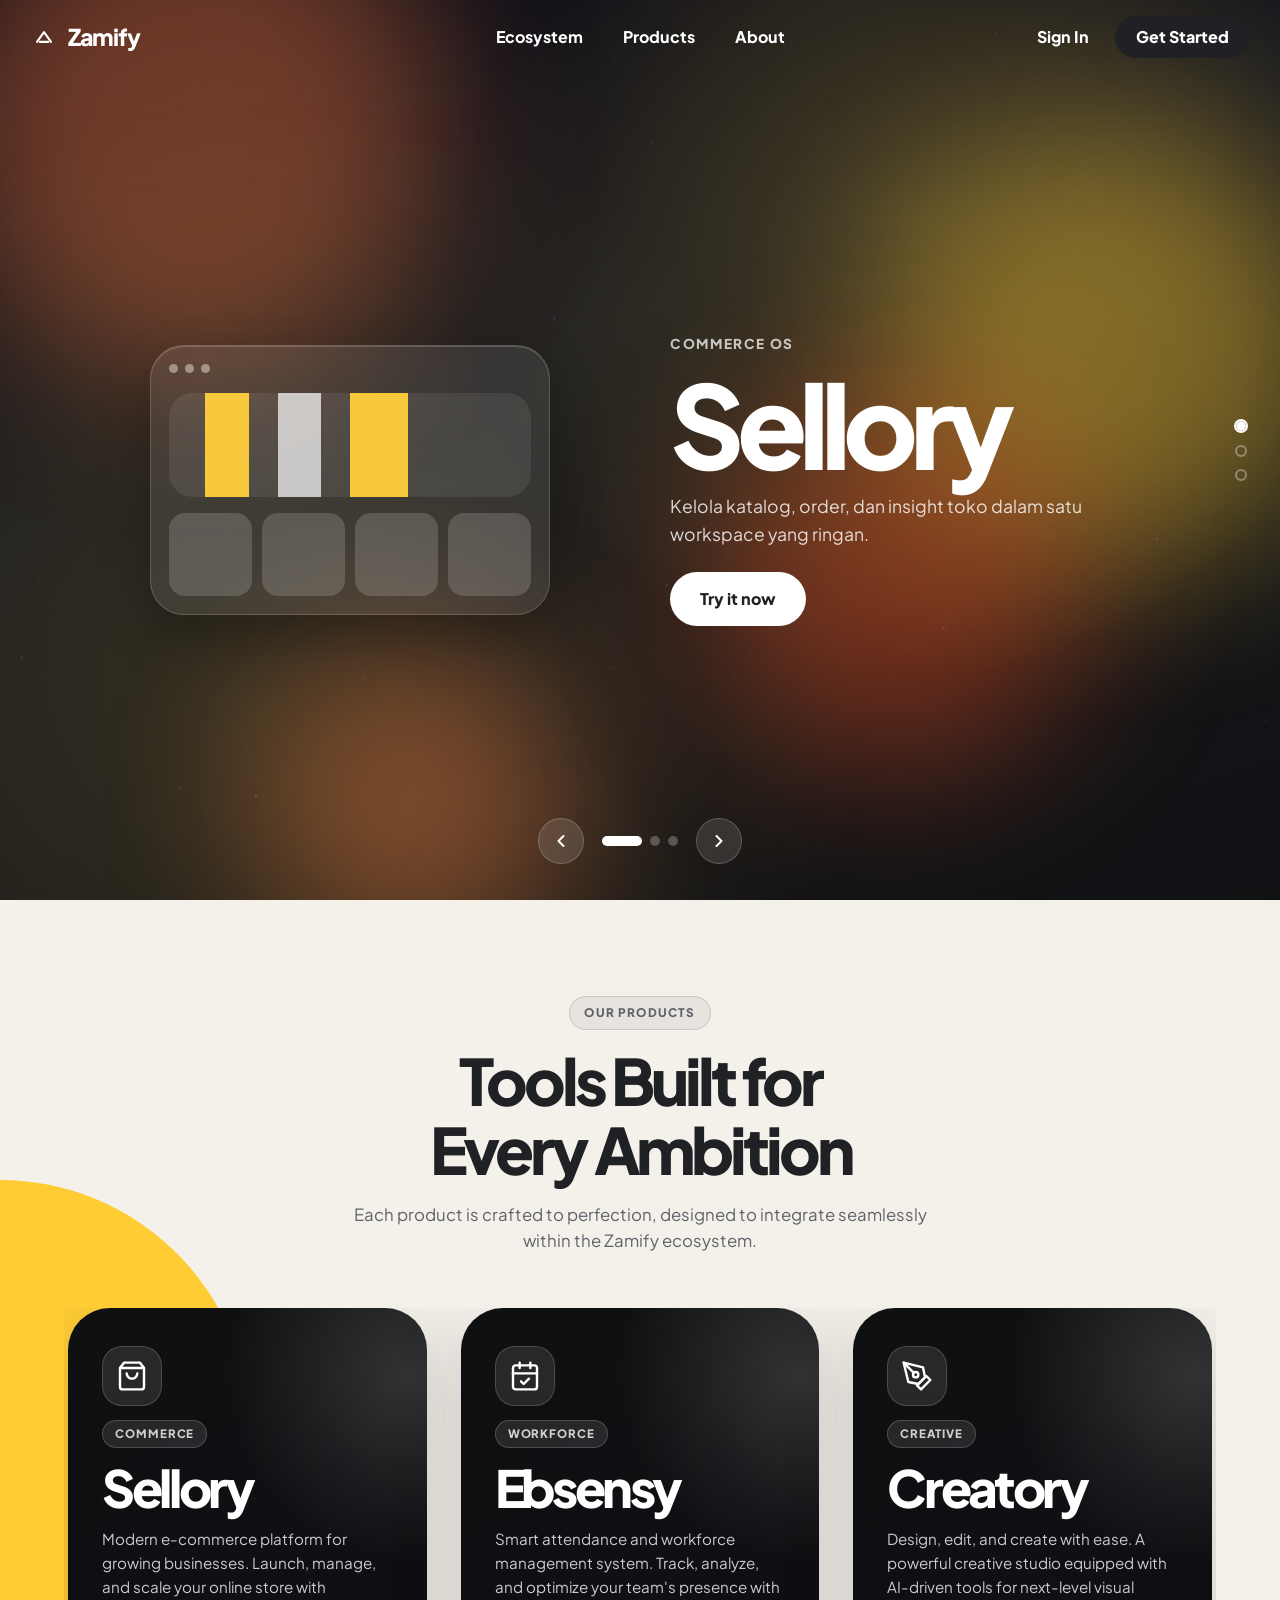
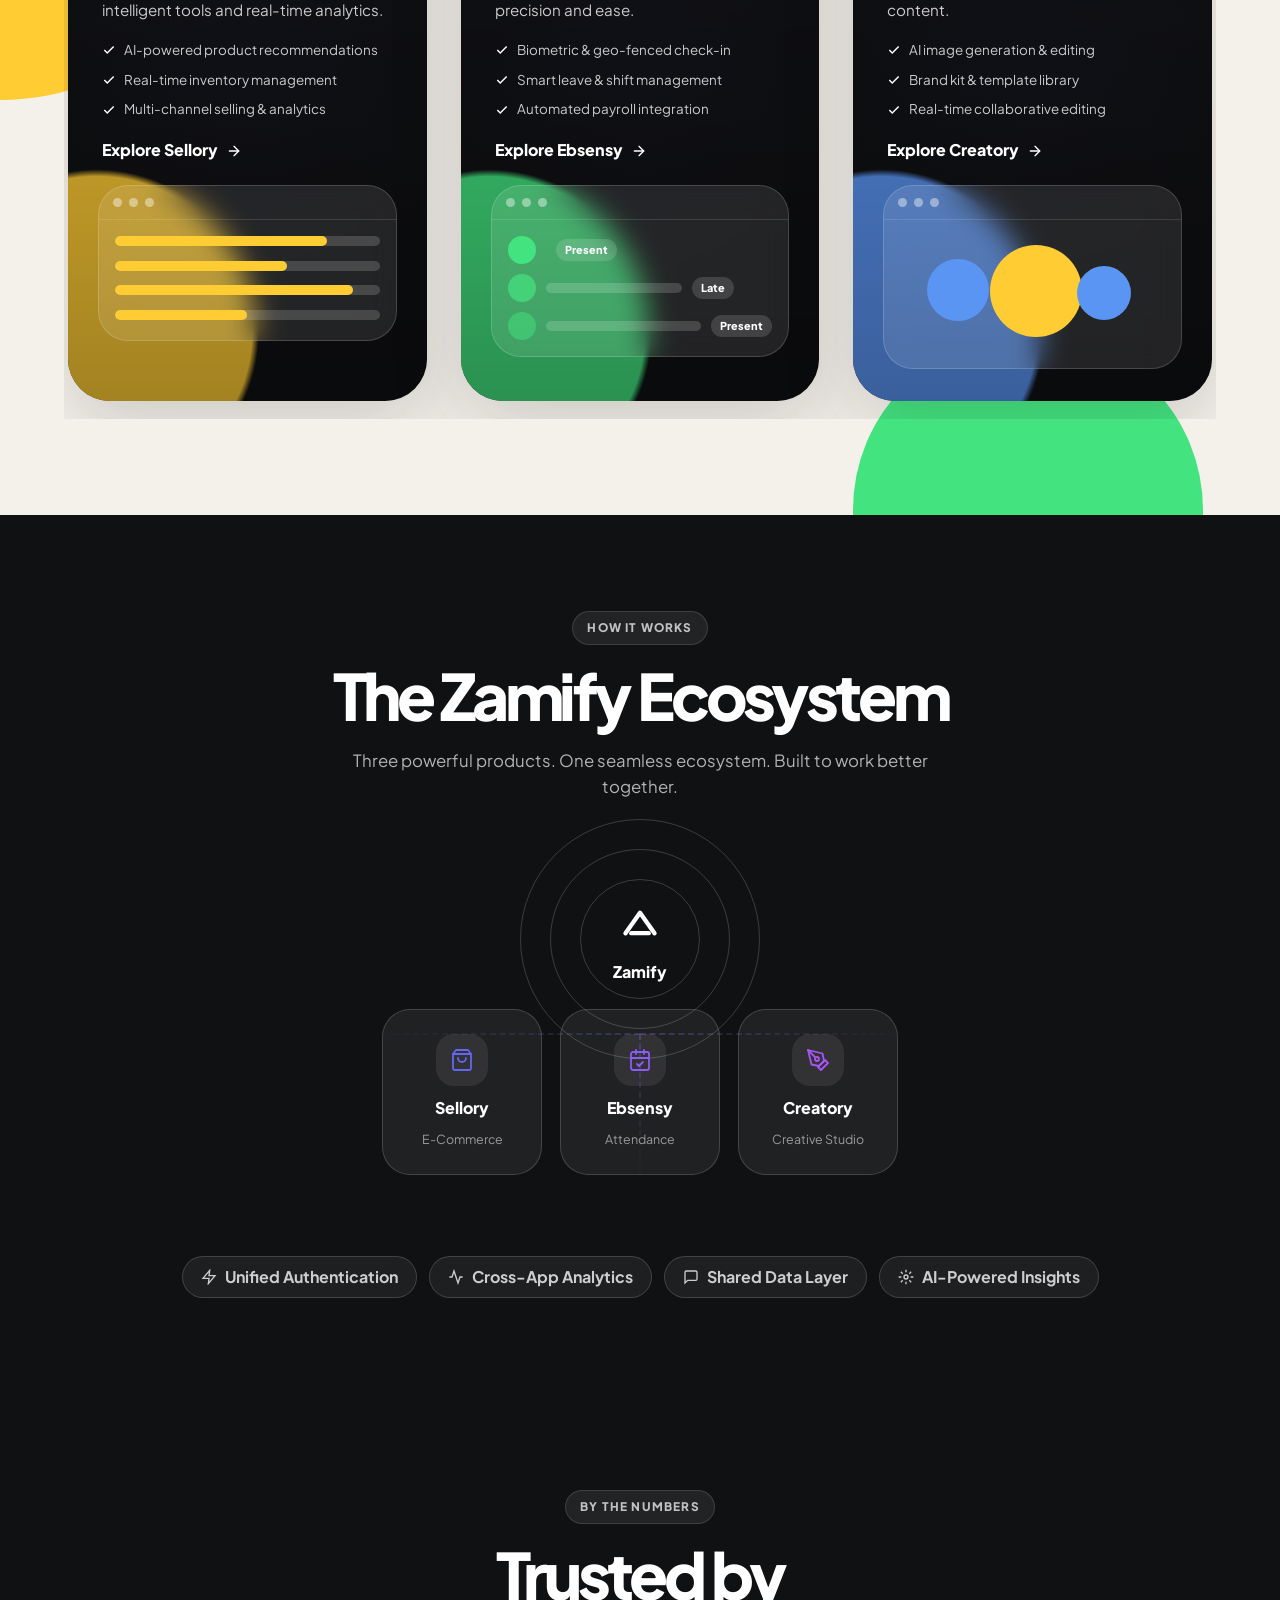
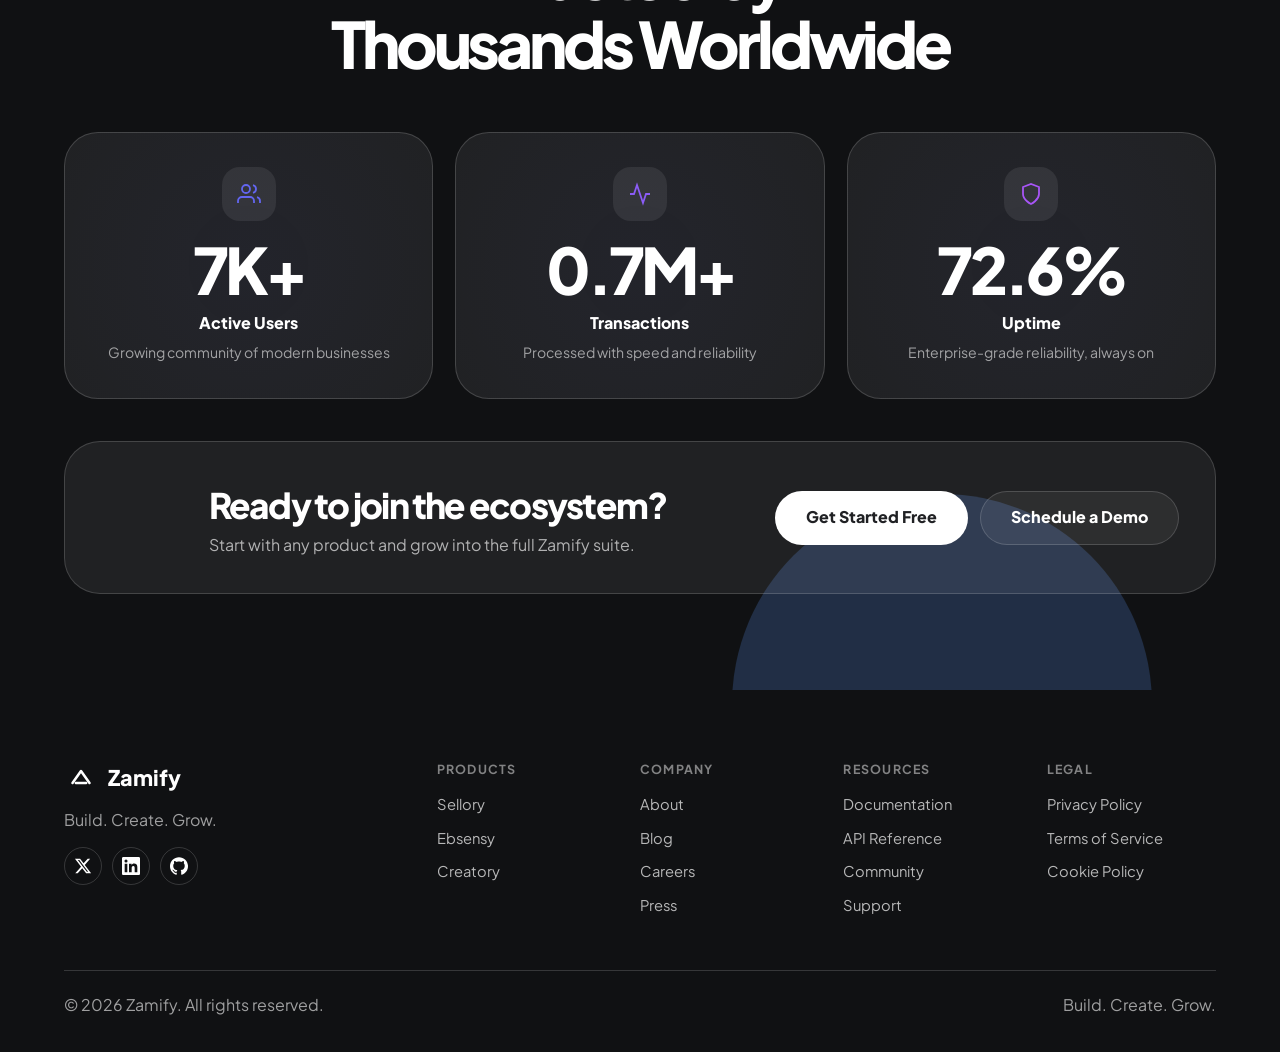
==== index.html @ 8be1e1e7 "upload" ====
<!DOCTYPE html>
<html lang="en">
<head>
  <meta charset="UTF-8" />
  <meta name="viewport" content="width=device-width, initial-scale=1.0" />
  <meta name="description" content="Zamify Ecosystem — One unified platform for commerce, productivity, and creativity. Explore Sellory, Ebsensy, and Creatory." />
  <meta name="theme-color" content="#0a0a14" />
  <title>Zamify — Build Your Digital Ecosystem</title>
  <link rel="preconnect" href="https://fonts.googleapis.com" />
  <link rel="preconnect" href="https://fonts.gstatic.com" crossorigin />
  <link href="https://fonts.googleapis.com/css2?family=Inter:wght@300;400;500;600;700;800;900&family=Plus+Jakarta+Sans:wght@300;400;500;600;700;800&display=swap" rel="stylesheet" />
  <link rel="stylesheet" href="style.css" />
</head>
<body>

  <!-- ═══════════════════════════════════════════
       INTRO LOADING SCREEN
  ═══════════════════════════════════════════ -->
  <div id="intro-screen" class="intro-screen" aria-hidden="true">
    <div class="intro-content">
      <div class="intro-logo">
        <svg class="intro-logo-mark" viewBox="0 0 48 48" fill="none" xmlns="http://www.w3.org/2000/svg">
          <defs>
            <linearGradient id="introGrad" x1="0" y1="0" x2="48" y2="48" gradientUnits="userSpaceOnUse">
              <stop offset="0%" stop-color="#6366f1"/>
              <stop offset="100%" stop-color="#a855f7"/>
            </linearGradient>
          </defs>
          <rect width="48" height="48" rx="14" fill="url(#introGrad)"/>
          <path d="M12 32L24 16L36 32" stroke="white" stroke-width="3.5" stroke-linecap="round" stroke-linejoin="round"/>
          <path d="M17 32H31" stroke="white" stroke-width="3.5" stroke-linecap="round"/>
        </svg>
        <span class="intro-logo-text">Zamify</span>
      </div>
      <p class="intro-tagline">Build Your Digital Ecosystem</p>
      <div class="intro-progress">
        <div class="intro-progress-bar"></div>
      </div>
    </div>
    <div class="intro-bg-blob intro-blob-1"></div>
    <div class="intro-bg-blob intro-blob-2"></div>
    <div class="intro-bg-blob intro-blob-3"></div>
  </div>

  <!-- ═══════════════════════════════════════════
       STICKY NAVBAR
  ═══════════════════════════════════════════ -->
  <nav id="navbar" class="navbar" role="navigation" aria-label="Main navigation">
    <div class="nav-container">

      <a href="#hero" class="nav-logo" aria-label="Zamify Home">
        <svg class="nav-logo-mark" viewBox="0 0 40 40" fill="none" xmlns="http://www.w3.org/2000/svg">
          <defs>
            <linearGradient id="navGrad" x1="0" y1="0" x2="40" y2="40" gradientUnits="userSpaceOnUse">
              <stop offset="0%" stop-color="#6366f1"/>
              <stop offset="100%" stop-color="#a855f7"/>
            </linearGradient>
          </defs>
          <rect width="40" height="40" rx="12" fill="url(#navGrad)"/>
          <path d="M10 27L20 13L30 27" stroke="white" stroke-width="3" stroke-linecap="round" stroke-linejoin="round"/>
          <path d="M14 27H26" stroke="white" stroke-width="3" stroke-linecap="round"/>
        </svg>
        <span class="nav-logo-text">Zamify</span>
      </a>

      <ul class="nav-links" role="list">
        <li><a href="#ecosystem" class="nav-link">Ecosystem</a></li>
        <li><a href="#products" class="nav-link">Products</a></li>
        <li><a href="#about" class="nav-link">About</a></li>
      </ul>

      <div class="nav-actions">
        <a href="#" class="nav-signin" id="nav-signin-btn">Sign In</a>
        <a href="#" class="btn btn-primary nav-cta" id="nav-getstarted-btn">Get Started</a>
      </div>

      <button class="nav-hamburger" id="nav-hamburger" aria-label="Toggle menu" aria-expanded="false">
        <span></span><span></span><span></span>
      </button>
    </div>

    <!-- Mobile Menu -->
    <div class="mobile-menu" id="mobile-menu" aria-hidden="true">
      <ul class="mobile-nav-links" role="list">
        <li><a href="#ecosystem" class="mobile-nav-link">Ecosystem</a></li>
        <li><a href="#products" class="mobile-nav-link">Products</a></li>
        <li><a href="#about" class="mobile-nav-link">About</a></li>
      </ul>
      <div class="mobile-nav-actions">
        <a href="#" class="btn btn-ghost">Sign In</a>
        <a href="#" class="btn btn-primary">Get Started</a>
      </div>
    </div>
  </nav>

  <!-- ═══════════════════════════════════════════
       HERO FULLSCREEN CAROUSEL (Google Flow Style)
  ═══════════════════════════════════════════ -->
  <section id="hero" class="hero-fullscreen" aria-labelledby="hero-headline">
    <!-- Animated gradient blobs -->
    <div class="hero-blobs" aria-hidden="true">
      <div class="blob blob-1"></div>
      <div class="blob blob-2"></div>
      <div class="blob blob-3"></div>
      <div class="blob blob-4"></div>
    </div>

    <!-- SLIDES WRAPPER -->
    <div class="hero-fs-slides" id="hero-fs-slides">

      <!-- Slide 0: Sellory -->
      <div class="hero-fs-slide active" data-fs-slide="0" style="--accent: #f8c83d">
        <div class="hero-fs-slide-bg hero-fs-bg-dark" aria-hidden="true"></div>
        <div class="hero-fs-slide-content hero-fs-product-content">
          <div class="hero-fs-product-art sellory-art" aria-hidden="true">
            <div class="mock-browser">
              <div class="mock-browser-top"><span></span><span></span><span></span></div>
              <div class="mock-chart"></div>
              <div class="mock-store-grid"><i></i><i></i><i></i><i></i></div>
            </div>
          </div>
          <div class="hero-fs-product-copy">
            <p class="hero-product-kicker">Commerce OS</p>
            <h2>Sellory</h2>
            <p>Kelola katalog, order, dan insight toko dalam satu workspace yang ringan.</p>
            <a href="#product-sellory" class="hero-product-cta">Try it now</a>
          </div>
        </div>
      </div>

      <!-- Slide 1: Ebsensy -->
      <div class="hero-fs-slide" data-fs-slide="1" style="--accent: #44e57d">
        <div class="hero-fs-slide-bg hero-fs-bg-dark" aria-hidden="true"></div>
        <div class="hero-fs-slide-content hero-fs-product-content">
          <div class="hero-fs-product-art ebsensy-art" aria-hidden="true">
            <div class="mock-phone">
              <div class="mock-phone-pill"></div>
              <div class="mock-attendance-card"></div>
              <div class="mock-attendance-list"><i></i><i></i><i></i></div>
            </div>
          </div>
          <div class="hero-fs-product-copy">
            <p class="hero-product-kicker">Attendance Flow</p>
            <h2>Ebsensy</h2>
            <p>Absensi, shift, dan laporan tim dibuat lebih rapi untuk operasional harian.</p>
            <a href="#product-ebsensy" class="hero-product-cta">Try it now</a>
          </div>
        </div>
      </div>

      <!-- Slide 2: Creatory -->
      <div class="hero-fs-slide" data-fs-slide="2" style="--accent: #5e97f6">
        <div class="hero-fs-slide-bg hero-fs-bg-dark" aria-hidden="true"></div>
        <div class="hero-fs-slide-content hero-fs-product-content">
          <div class="hero-fs-product-art creatory-art" aria-hidden="true">
            <div class="mock-canvas">
              <div class="mock-canvas-shape shape-a"></div>
              <div class="mock-canvas-shape shape-b"></div>
              <div class="mock-canvas-tools"><i></i><i></i><i></i></div>
            </div>
          </div>
          <div class="hero-fs-product-copy">
            <p class="hero-product-kicker">Creative Studio</p>
            <h2>Creatory</h2>
            <p>Bikin konten visual, template brand, dan aset kampanye tanpa pindah platform.</p>
            <a href="#product-creatory" class="hero-product-cta">Try it now</a>
          </div>
        </div>
      </div>

    </div>

    <!-- SIDE DOTS (Google Flow Style) -->
    <nav class="hero-fs-side-dots" id="hero-fs-dots" role="tablist" aria-label="Navigate slides">
      <button type="button" class="hero-fs-dot active" data-fs-dot="0" aria-label="Sellory">
        <span class="hero-fs-dot-progress"></span>
      </button>
      <button type="button" class="hero-fs-dot" data-fs-dot="1" aria-label="Ebsensy">
        <span class="hero-fs-dot-progress"></span>
      </button>
      <button type="button" class="hero-fs-dot" data-fs-dot="2" aria-label="Creatory">
        <span class="hero-fs-dot-progress"></span>
      </button>
    </nav>

    <!-- BOTTOM NAV ARROWS (Google Flow Style) -->
    <div class="hero-fs-bottom-nav" id="hero-fs-bottom-nav">
      <button class="hero-fs-arrow hero-fs-prev" type="button" aria-label="Previous slide" data-fs-dir="-1">
        <svg width="20" height="20" viewBox="0 0 24 24" fill="none" stroke="currentColor" stroke-width="2.4" stroke-linecap="round" stroke-linejoin="round"><path d="m15 18-6-6 6-6"/></svg>
      </button>
      <div class="hero-fs-bottom-dots" id="hero-fs-bottom-dots">
        <button type="button" class="hero-fs-bdot active" data-fs-bdot="0"></button>
        <button type="button" class="hero-fs-bdot" data-fs-bdot="1"></button>
        <button type="button" class="hero-fs-bdot" data-fs-bdot="2"></button>
      </div>
      <button class="hero-fs-arrow hero-fs-next" type="button" aria-label="Next slide" data-fs-dir="1">
        <svg width="20" height="20" viewBox="0 0 24 24" fill="none" stroke="currentColor" stroke-width="2.4" stroke-linecap="round" stroke-linejoin="round"><path d="m9 18 6-6-6-6"/></svg>
      </button>
    </div>
  </section>

  <!-- ═══════════════════════════════════════════
       PRODUCT SHOWCASE
  ═══════════════════════════════════════════ -->
  <section id="products" class="products-section" aria-labelledby="products-title">
    <div class="section-container">

      <div class="section-header">
        <div class="section-label reveal-fade">Our Products</div>
        <h2 id="products-title" class="section-title reveal-up">
          Tools Built for<br/><span class="gradient-text">Every Ambition</span>
        </h2>
        <p class="section-subtitle reveal-up" style="--delay: 0.1s">
          Each product is crafted to perfection, designed to integrate seamlessly within the Zamify ecosystem.
        </p>
      </div>

      <div class="products-grid">

        <!-- Sellory -->
        <article class="product-card reveal-card" id="product-sellory" aria-labelledby="sellory-title">
          <div class="product-card-glow" style="--glow-color: rgba(99, 102, 241, 0.4)"></div>
          <div class="product-card-inner">
            <div class="product-icon-wrapper" style="--product-color: #6366f1; --product-color-light: #818cf8">
              <div class="product-icon-bg"></div>
              <svg class="product-icon" width="32" height="32" viewBox="0 0 24 24" fill="none" stroke="currentColor" stroke-width="1.8" stroke-linecap="round" stroke-linejoin="round">
                <path d="M6 2 3 6v14a2 2 0 0 0 2 2h14a2 2 0 0 0 2-2V6l-3-4z"/>
                <line x1="3" y1="6" x2="21" y2="6"/>
                <path d="M16 10a4 4 0 0 1-8 0"/>
              </svg>
            </div>
            <div class="product-tag" style="--tag-color: #6366f1">Commerce</div>
            <h3 id="sellory-title" class="product-name">Sellory</h3>
            <p class="product-description">
              Modern e-commerce platform for growing businesses. Launch, manage, and scale your online store with intelligent tools and real-time analytics.
            </p>
            <ul class="product-features" aria-label="Sellory features">
              <li>
                <svg width="14" height="14" viewBox="0 0 24 24" fill="none" stroke="currentColor" stroke-width="2.5"><polyline points="20 6 9 17 4 12"/></svg>
                AI-powered product recommendations
              </li>
              <li>
                <svg width="14" height="14" viewBox="0 0 24 24" fill="none" stroke="currentColor" stroke-width="2.5"><polyline points="20 6 9 17 4 12"/></svg>
                Real-time inventory management
              </li>
              <li>
                <svg width="14" height="14" viewBox="0 0 24 24" fill="none" stroke="currentColor" stroke-width="2.5"><polyline points="20 6 9 17 4 12"/></svg>
                Multi-channel selling & analytics
              </li>
            </ul>
            <a href="#" class="product-cta" id="sellory-cta-btn">
              Explore Sellory
              <svg width="16" height="16" viewBox="0 0 24 24" fill="none" stroke="currentColor" stroke-width="2" stroke-linecap="round" stroke-linejoin="round"><path d="M5 12h14"/><path d="m12 5 7 7-7 7"/></svg>
            </a>
          </div>
          <div class="product-card-visual sellory-visual" aria-hidden="true">
            <div class="visual-window">
              <div class="visual-topbar">
                <span class="dot"></span><span class="dot"></span><span class="dot"></span>
              </div>
              <div class="visual-content">
                <div class="vis-stat"><div class="vis-stat-bar" style="--w:80%; --c: #6366f1"></div></div>
                <div class="vis-stat"><div class="vis-stat-bar" style="--w:65%; --c: #818cf8"></div></div>
                <div class="vis-stat"><div class="vis-stat-bar" style="--w:90%; --c: #6366f1"></div></div>
                <div class="vis-stat"><div class="vis-stat-bar" style="--w:50%; --c: #818cf8"></div></div>
              </div>
            </div>
          </div>
        </article>

        <!-- Ebsensy -->
        <article class="product-card reveal-card" id="product-ebsensy" aria-labelledby="ebsensy-title" style="--reveal-delay: 0.15s">
          <div class="product-card-glow" style="--glow-color: rgba(139, 92, 246, 0.4)"></div>
          <div class="product-card-inner">
            <div class="product-icon-wrapper" style="--product-color: #8b5cf6; --product-color-light: #a78bfa">
              <div class="product-icon-bg"></div>
              <svg class="product-icon" width="32" height="32" viewBox="0 0 24 24" fill="none" stroke="currentColor" stroke-width="1.8" stroke-linecap="round" stroke-linejoin="round">
                <rect x="3" y="4" width="18" height="18" rx="2" ry="2"/>
                <line x1="16" y1="2" x2="16" y2="6"/>
                <line x1="8" y1="2" x2="8" y2="6"/>
                <line x1="3" y1="10" x2="21" y2="10"/>
                <path d="m9 16 2 2 4-4"/>
              </svg>
            </div>
            <div class="product-tag" style="--tag-color: #8b5cf6">Workforce</div>
            <h3 id="ebsensy-title" class="product-name">Ebsensy</h3>
            <p class="product-description">
              Smart attendance and workforce management system. Track, analyze, and optimize your team's presence with precision and ease.
            </p>
            <ul class="product-features" aria-label="Ebsensy features">
              <li>
                <svg width="14" height="14" viewBox="0 0 24 24" fill="none" stroke="currentColor" stroke-width="2.5"><polyline points="20 6 9 17 4 12"/></svg>
                Biometric & geo-fenced check-in
              </li>
              <li>
                <svg width="14" height="14" viewBox="0 0 24 24" fill="none" stroke="currentColor" stroke-width="2.5"><polyline points="20 6 9 17 4 12"/></svg>
                Smart leave & shift management
              </li>
              <li>
                <svg width="14" height="14" viewBox="0 0 24 24" fill="none" stroke="currentColor" stroke-width="2.5"><polyline points="20 6 9 17 4 12"/></svg>
                Automated payroll integration
              </li>
            </ul>
            <a href="#" class="product-cta" id="ebsensy-cta-btn">
              Explore Ebsensy
              <svg width="16" height="16" viewBox="0 0 24 24" fill="none" stroke="currentColor" stroke-width="2" stroke-linecap="round" stroke-linejoin="round"><path d="M5 12h14"/><path d="m12 5 7 7-7 7"/></svg>
            </a>
          </div>
          <div class="product-card-visual ebsensy-visual" aria-hidden="true">
            <div class="visual-window">
              <div class="visual-topbar">
                <span class="dot"></span><span class="dot"></span><span class="dot"></span>
              </div>
              <div class="visual-content ebsensy-content">
                <div class="vis-row">
                  <div class="vis-avatar"></div>
                  <div class="vis-info">
                    <div class="vis-line short"></div>
                    <div class="vis-badge present">Present</div>
                  </div>
                </div>
                <div class="vis-row">
                  <div class="vis-avatar" style="opacity:.7"></div>
                  <div class="vis-info">
                    <div class="vis-line short" style="width:60%"></div>
                    <div class="vis-badge late">Late</div>
                  </div>
                </div>
                <div class="vis-row">
                  <div class="vis-avatar" style="opacity:.5"></div>
                  <div class="vis-info">
                    <div class="vis-line short" style="width:75%"></div>
                    <div class="vis-badge present">Present</div>
                  </div>
                </div>
              </div>
            </div>
          </div>
        </article>

        <!-- Creatory -->
        <article class="product-card reveal-card" id="product-creatory" aria-labelledby="creatory-title" style="--reveal-delay: 0.3s">
          <div class="product-card-glow" style="--glow-color: rgba(168, 85, 247, 0.4)"></div>
          <div class="product-card-inner">
            <div class="product-icon-wrapper" style="--product-color: #a855f7; --product-color-light: #c084fc">
              <div class="product-icon-bg"></div>
              <svg class="product-icon" width="32" height="32" viewBox="0 0 24 24" fill="none" stroke="currentColor" stroke-width="1.8" stroke-linecap="round" stroke-linejoin="round">
                <path d="M12 19l7-7 3 3-7 7-3-3z"/>
                <path d="M18 13l-1.5-7.5L2 2l3.5 14.5L13 18l5-5z"/>
                <path d="M2 2l7.586 7.586"/>
                <circle cx="11" cy="11" r="2"/>
              </svg>
            </div>
            <div class="product-tag" style="--tag-color: #a855f7">Creative</div>
            <h3 id="creatory-title" class="product-name">Creatory</h3>
            <p class="product-description">
              Design, edit, and create with ease. A powerful creative studio equipped with AI-driven tools for next-level visual content.
            </p>
            <ul class="product-features" aria-label="Creatory features">
              <li>
                <svg width="14" height="14" viewBox="0 0 24 24" fill="none" stroke="currentColor" stroke-width="2.5"><polyline points="20 6 9 17 4 12"/></svg>
                AI image generation & editing
              </li>
              <li>
                <svg width="14" height="14" viewBox="0 0 24 24" fill="none" stroke="currentColor" stroke-width="2.5"><polyline points="20 6 9 17 4 12"/></svg>
                Brand kit & template library
              </li>
              <li>
                <svg width="14" height="14" viewBox="0 0 24 24" fill="none" stroke="currentColor" stroke-width="2.5"><polyline points="20 6 9 17 4 12"/></svg>
                Real-time collaborative editing
              </li>
            </ul>
            <a href="#" class="product-cta" id="creatory-cta-btn">
              Explore Creatory
              <svg width="16" height="16" viewBox="0 0 24 24" fill="none" stroke="currentColor" stroke-width="2" stroke-linecap="round" stroke-linejoin="round"><path d="M5 12h14"/><path d="m12 5 7 7-7 7"/></svg>
            </a>
          </div>
          <div class="product-card-visual creatory-visual" aria-hidden="true">
            <div class="visual-window">
              <div class="visual-topbar">
                <span class="dot"></span><span class="dot"></span><span class="dot"></span>
              </div>
              <div class="visual-content creatory-content">
                <div class="canvas-art">
                  <div class="art-circle c1"></div>
                  <div class="art-circle c2"></div>
                  <div class="art-circle c3"></div>
                </div>
              </div>
            </div>
          </div>
        </article>

      </div>
    </div>
  </section>

  <!-- ═══════════════════════════════════════════
       ECOSYSTEM SECTION
  ═══════════════════════════════════════════ -->
  <section id="ecosystem" class="ecosystem-section" aria-labelledby="ecosystem-title">
    <div class="section-container">

      <div class="section-header">
        <div class="section-label reveal-fade">How It Works</div>
        <h2 id="ecosystem-title" class="section-title reveal-up">
          The <span class="gradient-text">Zamify Ecosystem</span>
        </h2>
        <p class="section-subtitle reveal-up" style="--delay: 0.1s">
          Three powerful products. One seamless ecosystem. Built to work better together.
        </p>
      </div>

      <!-- Ecosystem Visual -->
      <div class="ecosystem-visual reveal-up" style="--delay: 0.2s" aria-label="Ecosystem diagram">
        <div class="eco-center">
          <div class="eco-hub">
            <svg class="eco-hub-logo" viewBox="0 0 40 40" fill="none">
              <defs>
                <linearGradient id="ecoGrad" x1="0" y1="0" x2="40" y2="40">
                  <stop offset="0%" stop-color="#6366f1"/>
                  <stop offset="100%" stop-color="#a855f7"/>
                </linearGradient>
              </defs>
              <rect width="40" height="40" rx="12" fill="url(#ecoGrad)"/>
              <path d="M10 27L20 13L30 27" stroke="white" stroke-width="3" stroke-linecap="round" stroke-linejoin="round"/>
              <path d="M14 27H26" stroke="white" stroke-width="3" stroke-linecap="round"/>
            </svg>
            <span class="eco-hub-label">Zamify</span>
          </div>
          <div class="eco-pulse-ring ring-1"></div>
          <div class="eco-pulse-ring ring-2"></div>
          <div class="eco-pulse-ring ring-3"></div>
        </div>

        <!-- SVG connecting lines -->
        <svg class="eco-lines" viewBox="0 0 700 300" fill="none" xmlns="http://www.w3.org/2000/svg" aria-hidden="true">
          <defs>
            <linearGradient id="lineGrad1" x1="350" y1="150" x2="120" y2="150" gradientUnits="userSpaceOnUse">
              <stop offset="0%" stop-color="#6366f1" stop-opacity="0.8"/>
              <stop offset="100%" stop-color="#6366f1" stop-opacity="0"/>
            </linearGradient>
            <linearGradient id="lineGrad2" x1="350" y1="150" x2="350" y2="280" gradientUnits="userSpaceOnUse">
              <stop offset="0%" stop-color="#8b5cf6" stop-opacity="0.8"/>
              <stop offset="100%" stop-color="#8b5cf6" stop-opacity="0"/>
            </linearGradient>
            <linearGradient id="lineGrad3" x1="350" y1="150" x2="580" y2="150" gradientUnits="userSpaceOnUse">
              <stop offset="0%" stop-color="#a855f7" stop-opacity="0.8"/>
              <stop offset="100%" stop-color="#a855f7" stop-opacity="0"/>
            </linearGradient>
          </defs>
          <line class="eco-line" x1="350" y1="150" x2="120" y2="150" stroke="url(#lineGrad1)" stroke-width="1.5" stroke-dasharray="5 3"/>
          <line class="eco-line" x1="350" y1="150" x2="350" y2="270" stroke="url(#lineGrad2)" stroke-width="1.5" stroke-dasharray="5 3"/>
          <line class="eco-line" x1="350" y1="150" x2="580" y2="150" stroke="url(#lineGrad3)" stroke-width="1.5" stroke-dasharray="5 3"/>
        </svg>

        <div class="eco-nodes">
          <div class="eco-node" id="eco-sellory" style="--node-color: #6366f1; --node-color-light: #818cf8">
            <div class="eco-node-icon">
              <svg width="24" height="24" viewBox="0 0 24 24" fill="none" stroke="currentColor" stroke-width="1.8" stroke-linecap="round" stroke-linejoin="round">
                <path d="M6 2 3 6v14a2 2 0 0 0 2 2h14a2 2 0 0 0 2-2V6l-3-4z"/>
                <line x1="3" y1="6" x2="21" y2="6"/>
                <path d="M16 10a4 4 0 0 1-8 0"/>
              </svg>
            </div>
            <span class="eco-node-name">Sellory</span>
            <span class="eco-node-sub">E-Commerce</span>
          </div>

          <div class="eco-node" id="eco-ebsensy" style="--node-color: #8b5cf6; --node-color-light: #a78bfa">
            <div class="eco-node-icon">
              <svg width="24" height="24" viewBox="0 0 24 24" fill="none" stroke="currentColor" stroke-width="1.8" stroke-linecap="round" stroke-linejoin="round">
                <rect x="3" y="4" width="18" height="18" rx="2" ry="2"/>
                <line x1="16" y1="2" x2="16" y2="6"/>
                <line x1="8" y1="2" x2="8" y2="6"/>
                <line x1="3" y1="10" x2="21" y2="10"/>
                <path d="m9 16 2 2 4-4"/>
              </svg>
            </div>
            <span class="eco-node-name">Ebsensy</span>
            <span class="eco-node-sub">Attendance</span>
          </div>

          <div class="eco-node" id="eco-creatory" style="--node-color: #a855f7; --node-color-light: #c084fc">
            <div class="eco-node-icon">
              <svg width="24" height="24" viewBox="0 0 24 24" fill="none" stroke="currentColor" stroke-width="1.8" stroke-linecap="round" stroke-linejoin="round">
                <path d="M12 19l7-7 3 3-7 7-3-3z"/>
                <path d="M18 13l-1.5-7.5L2 2l3.5 14.5L13 18l5-5z"/>
                <path d="M2 2l7.586 7.586"/>
                <circle cx="11" cy="11" r="2"/>
              </svg>
            </div>
            <span class="eco-node-name">Creatory</span>
            <span class="eco-node-sub">Creative Studio</span>
          </div>
        </div>
      </div>

      <!-- Ecosystem Feature Pills -->
      <div class="eco-features reveal-up" style="--delay: 0.3s">
        <div class="eco-feature-pill">
          <svg width="16" height="16" viewBox="0 0 24 24" fill="none" stroke="currentColor" stroke-width="2"><path d="M13 2L3 14h9l-1 8 10-12h-9l1-8z"/></svg>
          Unified Authentication
        </div>
        <div class="eco-feature-pill">
          <svg width="16" height="16" viewBox="0 0 24 24" fill="none" stroke="currentColor" stroke-width="2"><polyline points="22 12 18 12 15 21 9 3 6 12 2 12"/></svg>
          Cross-App Analytics
        </div>
        <div class="eco-feature-pill">
          <svg width="16" height="16" viewBox="0 0 24 24" fill="none" stroke="currentColor" stroke-width="2"><path d="M21 15a2 2 0 0 1-2 2H7l-4 4V5a2 2 0 0 1 2-2h14a2 2 0 0 1 2 2z"/></svg>
          Shared Data Layer
        </div>
        <div class="eco-feature-pill">
          <svg width="16" height="16" viewBox="0 0 24 24" fill="none" stroke="currentColor" stroke-width="2"><circle cx="12" cy="12" r="3"/><path d="M12 1v4M12 19v4M4.22 4.22l2.83 2.83M16.95 16.95l2.83 2.83M1 12h4M19 12h4M4.22 19.78l2.83-2.83M16.95 7.05l2.83-2.83"/></svg>
          AI-Powered Insights
        </div>
      </div>
    </div>
  </section>

  <!-- ═══════════════════════════════════════════
       STATS SECTION
  ═══════════════════════════════════════════ -->
  <section id="about" class="stats-section" aria-labelledby="stats-title">
    <div class="section-container">
      <div class="stats-bg-glow" aria-hidden="true"></div>

      <div class="section-header">
        <div class="section-label reveal-fade">By the Numbers</div>
        <h2 id="stats-title" class="section-title reveal-up">
          Trusted by<br/><span class="gradient-text">Thousands Worldwide</span>
        </h2>
      </div>

      <div class="stats-grid">
        <div class="stat-card reveal-card">
          <div class="stat-icon" style="--stat-color: #6366f1">
            <svg width="24" height="24" viewBox="0 0 24 24" fill="none" stroke="currentColor" stroke-width="1.8"><path d="M17 21v-2a4 4 0 0 0-4-4H5a4 4 0 0 0-4 4v2"/><circle cx="9" cy="7" r="4"/><path d="M23 21v-2a4 4 0 0 0-3-3.87"/><path d="M16 3.13a4 4 0 0 1 0 7.75"/></svg>
          </div>
          <div class="stat-number" data-target="10000" data-suffix="K+" data-divisor="1000" id="stat-users">0K+</div>
          <div class="stat-label">Active Users</div>
          <div class="stat-desc">Growing community of modern businesses</div>
        </div>

        <div class="stat-card reveal-card" style="--reveal-delay: 0.15s">
          <div class="stat-icon" style="--stat-color: #8b5cf6">
            <svg width="24" height="24" viewBox="0 0 24 24" fill="none" stroke="currentColor" stroke-width="1.8"><polyline points="22 12 18 12 15 21 9 3 6 12 2 12"/></svg>
          </div>
          <div class="stat-number" data-target="1000000" data-suffix="M+" data-divisor="1000000" id="stat-transactions">0M+</div>
          <div class="stat-label">Transactions</div>
          <div class="stat-desc">Processed with speed and reliability</div>
        </div>

        <div class="stat-card reveal-card" style="--reveal-delay: 0.3s">
          <div class="stat-icon" style="--stat-color: #a855f7">
            <svg width="24" height="24" viewBox="0 0 24 24" fill="none" stroke="currentColor" stroke-width="1.8"><path d="M12 22s8-4 8-10V5l-8-3-8 3v7c0 6 8 10 8 10z"/></svg>
          </div>
          <div class="stat-number" data-target="99.9" data-suffix="%" data-float="true" id="stat-uptime">0%</div>
          <div class="stat-label">Uptime</div>
          <div class="stat-desc">Enterprise-grade reliability, always on</div>
        </div>
      </div>

      <!-- CTA Banner -->
      <div class="cta-banner reveal-up" style="--delay: 0.4s">
        <div class="cta-banner-glow"></div>
        <div class="cta-banner-content">
          <h3 class="cta-banner-title">Ready to join the ecosystem?</h3>
          <p class="cta-banner-subtitle">Start with any product and grow into the full Zamify suite.</p>
        </div>
        <div class="cta-banner-actions">
          <a href="#" class="btn btn-primary btn-lg" id="cta-getstarted-btn">Get Started Free</a>
          <a href="#" class="btn btn-outline btn-lg" id="cta-demo-btn">Schedule a Demo</a>
        </div>
      </div>
    </div>
  </section>

  <!-- ═══════════════════════════════════════════
       FOOTER
  ═══════════════════════════════════════════ -->
  <footer class="footer" role="contentinfo">
    <div class="footer-container">
      <div class="footer-top">
        <div class="footer-brand">
          <a href="#hero" class="footer-logo" aria-label="Zamify Home">
            <svg viewBox="0 0 40 40" fill="none" width="36" height="36">
              <defs>
                <linearGradient id="footerGrad" x1="0" y1="0" x2="40" y2="40">
                  <stop offset="0%" stop-color="#6366f1"/>
                  <stop offset="100%" stop-color="#a855f7"/>
                </linearGradient>
              </defs>
              <rect width="40" height="40" rx="12" fill="url(#footerGrad)"/>
              <path d="M10 27L20 13L30 27" stroke="white" stroke-width="3" stroke-linecap="round" stroke-linejoin="round"/>
              <path d="M14 27H26" stroke="white" stroke-width="3" stroke-linecap="round"/>
            </svg>
            <span>Zamify</span>
          </a>
          <p class="footer-tagline">Build. Create. Grow.</p>
          <div class="footer-socials">
            <a href="#" class="social-link" aria-label="Twitter">
              <svg width="18" height="18" viewBox="0 0 24 24" fill="currentColor"><path d="M18.244 2.25h3.308l-7.227 8.26 8.502 11.24H16.17l-5.214-6.817L4.99 21.75H1.68l7.73-8.835L1.254 2.25H8.08l4.713 6.231zm-1.161 17.52h1.833L7.084 4.126H5.117z"/></svg>
            </a>
            <a href="#" class="social-link" aria-label="LinkedIn">
              <svg width="18" height="18" viewBox="0 0 24 24" fill="currentColor"><path d="M20.447 20.452h-3.554v-5.569c0-1.328-.027-3.037-1.852-3.037-1.853 0-2.136 1.445-2.136 2.939v5.667H9.351V9h3.414v1.561h.046c.477-.9 1.637-1.85 3.37-1.85 3.601 0 4.267 2.37 4.267 5.455v6.286zM5.337 7.433a2.062 2.062 0 0 1-2.063-2.065 2.064 2.064 0 1 1 2.063 2.065zm1.782 13.019H3.555V9h3.564v11.452zM22.225 0H1.771C.792 0 0 .774 0 1.729v20.542C0 23.227.792 24 1.771 24h20.451C23.2 24 24 23.227 24 22.271V1.729C24 .774 23.2 0 22.222 0h.003z"/></svg>
            </a>
            <a href="#" class="social-link" aria-label="GitHub">
              <svg width="18" height="18" viewBox="0 0 24 24" fill="currentColor"><path d="M12 .297c-6.63 0-12 5.373-12 12 0 5.303 3.438 9.8 8.205 11.385.6.113.82-.258.82-.577 0-.285-.01-1.04-.015-2.04-3.338.724-4.042-1.61-4.042-1.61C4.422 18.07 3.633 17.7 3.633 17.7c-1.087-.744.084-.729.084-.729 1.205.084 1.838 1.236 1.838 1.236 1.07 1.835 2.809 1.305 3.495.998.108-.776.417-1.305.76-1.605-2.665-.3-5.466-1.332-5.466-5.93 0-1.31.465-2.38 1.235-3.22-.135-.303-.54-1.523.105-3.176 0 0 1.005-.322 3.3 1.23.96-.267 1.98-.399 3-.405 1.02.006 2.04.138 3 .405 2.28-1.552 3.285-1.23 3.285-1.23.645 1.653.24 2.873.12 3.176.765.84 1.23 1.91 1.23 3.22 0 4.61-2.805 5.625-5.475 5.92.42.36.81 1.096.81 2.22 0 1.606-.015 2.896-.015 3.286 0 .315.21.69.825.57C20.565 22.092 24 17.592 24 12.297c0-6.627-5.373-12-12-12"/></svg>
            </a>
          </div>
        </div>

        <div class="footer-links-group">
          <h4 class="footer-group-title">Products</h4>
          <ul>
            <li><a href="#">Sellory</a></li>
            <li><a href="#">Ebsensy</a></li>
            <li><a href="#">Creatory</a></li>
          </ul>
        </div>

        <div class="footer-links-group">
          <h4 class="footer-group-title">Company</h4>
          <ul>
            <li><a href="#">About</a></li>
            <li><a href="#">Blog</a></li>
            <li><a href="#">Careers</a></li>
            <li><a href="#">Press</a></li>
          </ul>
        </div>

        <div class="footer-links-group">
          <h4 class="footer-group-title">Resources</h4>
          <ul>
            <li><a href="#">Documentation</a></li>
            <li><a href="#">API Reference</a></li>
            <li><a href="#">Community</a></li>
            <li><a href="#">Support</a></li>
          </ul>
        </div>

        <div class="footer-links-group">
          <h4 class="footer-group-title">Legal</h4>
          <ul>
            <li><a href="#">Privacy Policy</a></li>
            <li><a href="#">Terms of Service</a></li>
            <li><a href="#">Cookie Policy</a></li>
          </ul>
        </div>
      </div>

      <div class="footer-bottom">
        <p class="footer-copy">© 2026 Zamify. All rights reserved.</p>
        <p class="footer-motto">Build. Create. Grow.</p>
      </div>
    </div>
  </footer>

  <!-- Cursor glow effect -->
  <div class="cursor-glow" id="cursor-glow" aria-hidden="true"></div>

  <script src="script.js"></script>
</body>
</html>
---- style.css ----
/* Zamify Labs-style landing page */
:root {
  --ink: #202124;
  --muted: #5f6368;
  --paper: #f4f0ea;
  --dark: #101113;
  --line: rgba(32, 33, 36, 0.14);
  --white-line: rgba(255, 255, 255, 0.16);
  --yellow: #ffcc34;
  --blue: #5b95f4;
  --green: #43e47f;
  --pink: #f6a5ef;
  --orange: #ff7d45;
  --purple: #8b5cf6;
  --radius: 34px;
  --font: 'Plus Jakarta Sans', 'Inter', system-ui, sans-serif;
  --ease: cubic-bezier(0.22, 1, 0.36, 1);
  --z-intro: 9999;
  --z-sticky: 200;
}

*,
*::before,
*::after {
  box-sizing: border-box;
  margin: 0;
  padding: 0;
}

html {
  scroll-behavior: smooth;
  scroll-padding-top: 80px;
  -webkit-font-smoothing: antialiased;
  -moz-osx-font-smoothing: grayscale;
}

body {
  min-height: 100vh;
  overflow-x: hidden;
  background: var(--paper);
  color: var(--ink);
  font-family: var(--font);
  line-height: 1.55;
}

a {
  color: inherit;
  text-decoration: none;
}

ul { list-style: none; }
button { font: inherit; border: 0; background: none; cursor: pointer; }
svg { display: block; max-width: 100%; }

::selection {
  background: rgba(255, 204, 52, 0.6);
  color: var(--ink);
}

::-webkit-scrollbar { width: 8px; height: 8px; }
::-webkit-scrollbar-track { background: #e9e3da; }
::-webkit-scrollbar-thumb { background: rgba(32, 33, 36, 0.35); border-radius: 999px; }

.btn {
  display: inline-flex;
  align-items: center;
  justify-content: center;
  gap: 10px;
  min-height: 46px;
  padding: 0 22px;
  border-radius: 999px;
  border: 1px solid transparent;
  font-weight: 800;
  transition: transform 0.25s var(--ease), background 0.25s var(--ease), border-color 0.25s var(--ease);
  white-space: nowrap;
}

.btn:hover { transform: translateY(-2px); }
.btn-lg { min-height: 54px; padding: 0 30px; }
.btn-primary { background: var(--ink); color: #fff; }
.btn-ghost,
.btn-outline {
  background: rgba(32, 33, 36, 0.06);
  border-color: var(--line);
  color: var(--ink);
}

.gradient-text {
  color: inherit;
  background: none;
  -webkit-text-fill-color: currentColor;
}

/* Intro loading screen */
.intro-screen {
  position: fixed;
  inset: 0;
  z-index: var(--z-intro);
  display: grid;
  place-items: center;
  overflow: hidden;
  background: var(--paper);
  color: var(--ink);
}

.intro-screen.intro-hidden {
  pointer-events: none;
  opacity: 0;
  transition: opacity 0.6s ease;
}

.intro-screen.intro-gone { display: none; }

.intro-screen::before,
.intro-screen::after,
.hero::before,
.hero::after,
.products-section::before,
.products-section::after {
  content: '';
  position: absolute;
  pointer-events: none;
}

.intro-screen::before {
  width: min(42vw, 560px);
  aspect-ratio: 1;
  top: -24vw;
  left: 9vw;
  border-radius: 0 0 999px 999px;
  background: var(--yellow);
}

.intro-screen::after {
  width: min(34vw, 460px);
  aspect-ratio: 1;
  top: -8vw;
  right: -11vw;
  border-radius: 999px 0 0 999px;
  background: var(--blue);
}

.intro-content {
  position: relative;
  z-index: 2;
  display: flex;
  flex-direction: column;
  align-items: center;
  gap: 16px;
  animation: introReveal 0.6s var(--ease) 0.12s both;
}

.intro-logo {
  display: flex;
  align-items: center;
  gap: 16px;
}

.intro-logo-mark,
.nav-logo-mark,
.footer-logo svg,
.eco-hub-logo {
  color: currentColor;
}

.intro-logo-mark rect,
.nav-logo-mark rect,
.footer-logo rect,
.eco-hub-logo rect {
  fill: transparent;
}

.intro-logo-mark path,
.nav-logo-mark path,
.footer-logo path,
.eco-hub-logo path {
  stroke: currentColor;
}

.intro-logo-mark {
  width: 58px;
  height: 58px;
  animation: logoPop 0.65s var(--ease) 0.2s both;
}

.intro-logo-text {
  font-size: clamp(2.5rem, 8vw, 5.6rem);
  font-weight: 800;
  letter-spacing: -0.055em;
  color: var(--ink);
  background: none;
  -webkit-text-fill-color: currentColor;
}

.intro-tagline {
  color: var(--ink);
  font-size: clamp(1.2rem, 2.8vw, 2.15rem);
  font-weight: 650;
  letter-spacing: -0.045em;
}

.intro-progress {
  width: min(280px, 58vw);
  height: 6px;
  margin-top: 18px;
  overflow: hidden;
  border-radius: 999px;
  background: rgba(32, 33, 36, 0.12);
}

.intro-progress-bar {
  height: 100%;
  width: 0;
  border-radius: inherit;
  background: var(--ink);
  animation: introProgress 1.15s var(--ease) 0.35s forwards;
}

.intro-bg-blob {
  position: absolute;
  z-index: 1;
  opacity: 1;
  animation: blobFloat 8s ease-in-out infinite alternate;
}

.intro-blob-1 {
  width: 34vw;
  height: 34vw;
  left: -10vw;
  bottom: -8vw;
  border-radius: 38% 62% 55% 45%;
  background: var(--pink);
}

.intro-blob-2 {
  width: 35vw;
  height: 35vw;
  right: 14vw;
  bottom: -17vw;
  border-radius: 999px 999px 0 0;
  background: var(--green);
}

.intro-blob-3 {
  width: 24vw;
  height: 24vw;
  top: -15vw;
  left: 43vw;
  border-radius: 999px;
  background: var(--yellow);
}

@keyframes introReveal {
  from { opacity: 0; transform: translateY(18px) scale(0.97); }
  to { opacity: 1; transform: translateY(0) scale(1); }
}

@keyframes logoPop {
  from { opacity: 0; transform: rotate(-14deg) scale(0.7); }
  to { opacity: 1; transform: rotate(0) scale(1); }
}

@keyframes introProgress {
  to { width: 100%; }
}

@keyframes blobFloat {
  from { transform: translate3d(0, 0, 0) rotate(0deg); }
  to { transform: translate3d(24px, -18px, 0) rotate(3deg); }
}

/* Navbar */
.navbar {
  position: fixed;
  inset: 0 0 auto;
  z-index: var(--z-sticky);
  color: #fff;
  transition: background 0.35s ease, border-color 0.35s ease, box-shadow 0.35s ease, color 0.35s ease;
  border-bottom: 1px solid transparent;
}

.navbar.scrolled {
  background: rgba(244, 240, 234, 0.84);
  border-color: var(--line);
  box-shadow: 0 10px 35px rgba(32, 33, 36, 0.08);
  backdrop-filter: blur(18px);
  color: var(--ink);
}

.nav-container {
  height: 74px;
  padding: 0 30px;
  display: grid;
  grid-template-columns: 1fr auto 1fr;
  align-items: center;
  gap: 24px;
}

.nav-logo,
.footer-logo {
  display: inline-flex;
  align-items: center;
  gap: 10px;
  width: fit-content;
  font-weight: 800;
}

.nav-logo-mark {
  width: 28px;
  height: 28px;
}

.nav-logo-text {
  color: inherit;
  font-size: 1.45rem;
  font-weight: 800;
  letter-spacing: -0.055em;
  background: none;
  -webkit-text-fill-color: currentColor;
}

.nav-links {
  display: flex;
  align-items: center;
  justify-content: center;
  gap: 12px;
}

.nav-link,
.nav-signin {
  display: inline-flex;
  min-height: 40px;
  align-items: center;
  border-radius: 999px;
  color: inherit;
  font-size: 1rem;
  font-weight: 750;
  padding: 0 14px;
  transition: background 0.25s var(--ease), color 0.25s var(--ease);
}

.nav-link:hover,
.nav-signin:hover {
  background: rgba(255, 255, 255, 0.15);
}

.navbar.scrolled .nav-link:hover,
.navbar.scrolled .nav-signin:hover {
  background: rgba(32, 33, 36, 0.07);
}

.nav-actions {
  display: flex;
  align-items: center;
  justify-content: flex-end;
  gap: 12px;
}

.nav-cta { min-height: 42px; padding-inline: 20px; }

.nav-hamburger {
  display: none;
  justify-self: end;
  flex-direction: column;
  gap: 5px;
  padding: 10px;
  border-radius: 12px;
}

.nav-hamburger span {
  width: 22px;
  height: 2px;
  border-radius: 2px;
  background: var(--ink);
  transition: transform 0.25s var(--ease), opacity 0.25s var(--ease);
}

.nav-hamburger.open span:nth-child(1) { transform: translateY(7px) rotate(45deg); }
.nav-hamburger.open span:nth-child(2) { opacity: 0; }
.nav-hamburger.open span:nth-child(3) { transform: translateY(-7px) rotate(-45deg); }

.mobile-menu {
  display: none;
  padding: 18px;
  border-top: 1px solid var(--line);
  background: rgba(244, 240, 234, 0.98);
}

.mobile-menu.open { display: block; }

.mobile-nav-links {
  display: grid;
  gap: 8px;
  margin-bottom: 14px;
}

.mobile-nav-link {
  display: flex;
  min-height: 44px;
  align-items: center;
  border-radius: 14px;
  color: var(--ink);
  font-weight: 750;
  padding-inline: 14px;
}

.mobile-nav-link:hover { background: rgba(32, 33, 36, 0.07); }

.mobile-nav-actions {
  display: grid;
  grid-template-columns: 1fr 1fr;
  gap: 10px;
}

/* Hero Fullscreen Carousel — Google Flow Style */
.hero-fullscreen {
  position: relative;
  width: 100%;
  height: 100vh;
  overflow: hidden;
  background: linear-gradient(160deg, #0a0a14 0%, #181a20 40%, #101113 100%);
  color: var(--ink);
}

.hero-fullscreen .hero-blobs {
  position: absolute;
  inset: 0;
  overflow: hidden;
  pointer-events: none;
  z-index: 0;
}

.hero-fullscreen .blob {
  position: absolute;
  border-radius: 50%;
  background: var(--orange);
  filter: blur(80px);
  opacity: 0.4;
  will-change: transform;
}

.hero-fullscreen .blob-1 {
  width: 40vw; height: 40vw; top: -10vw; left: -5vw;
  animation: float-blob1 15s infinite alternate ease-in-out;
}
.hero-fullscreen .blob-2 {
  width: 35vw; height: 35vw; top: 10vw; right: -5vw;
  background: var(--yellow);
  animation: float-blob2 18s infinite alternate ease-in-out;
}
.hero-fullscreen .blob-3 {
  width: 25vw; height: 25vw; bottom: -5vw; left: 20vw;
  animation: float-blob3 22s infinite alternate ease-in-out;
}
.hero-fullscreen .blob-4 {
  width: 30vw; height: 30vw; bottom: 10vw; right: 15vw;
  background: #ff5722;
  animation: float-blob4 20s infinite alternate ease-in-out;
}

@keyframes float-blob1 {
  0%   { transform: translate(0, 0) rotate(0deg) scale(1); }
  33%  { transform: translate(15vw, 5vw) rotate(90deg) scale(1.1); }
  66%  { transform: translate(5vw, 15vw) rotate(180deg) scale(0.95); }
  100% { transform: translate(0, 0) rotate(360deg) scale(1); }
}

@keyframes float-blob2 {
  0%   { transform: translate(0, 0) rotate(0deg) scale(1); }
  33%  { transform: translate(-10vw, 10vw) rotate(-90deg) scale(1.05); }
  66%  { transform: translate(-15vw, -5vw) rotate(-180deg) scale(0.9); }
  100% { transform: translate(0, 0) rotate(-360deg) scale(1); }
}

@keyframes float-blob3 {
  0%   { transform: translate(0, 0) rotate(0deg) scale(1); }
  33%  { transform: translate(10vw, -15vw) rotate(90deg) scale(1.15); }
  66%  { transform: translate(-5vw, -10vw) rotate(180deg) scale(0.85); }
  100% { transform: translate(0, 0) rotate(360deg) scale(1); }
}

@keyframes float-blob4 {
  0%   { transform: translate(0, 0) rotate(0deg) scale(1); }
  33%  { transform: translate(-15vw, -15vw) rotate(-90deg) scale(0.9); }
  66%  { transform: translate(10vw, 5vw) rotate(-180deg) scale(1.1); }
  100% { transform: translate(0, 0) rotate(-360deg) scale(1); }
}

.hero-grid,
.hero-noise,
.cursor-glow,
.hero-scroll {
  display: none;
}

/* --- SLIDES CONTAINER --- */
.hero-fs-slides {
  position: relative;
  width: 100%;
  height: 100%;
  z-index: 1;
}

/* --- INDIVIDUAL SLIDE --- */
.hero-fs-slide {
  position: absolute;
  inset: 0;
  display: flex;
  align-items: center;
  justify-content: center;
  opacity: 0;
  pointer-events: none;
  transition: opacity 0.7s cubic-bezier(0.4, 0, 0.2, 1);
  z-index: 0;
}

.hero-fs-slide.active {
  opacity: 1;
  pointer-events: auto;
  z-index: 2;
}

.hero-fs-slide.active .hero-fs-slide-content {
  animation: fsSlideIn 0.8s cubic-bezier(0.22, 1, 0.36, 1) 0.1s both;
}

@keyframes fsSlideIn {
  from { opacity: 0; transform: translateY(40px) scale(0.97); }
  to   { opacity: 1; transform: translateY(0) scale(1); }
}

/* --- SLIDE BACKGROUNDS --- */
.hero-fs-slide-bg {
  position: absolute;
  inset: 0;
  z-index: -1;
}

.hero-fs-bg-intro {
  background: var(--paper);
}

.fs-blob-yellow {
  position: absolute;
  width: min(44vw, 620px);
  aspect-ratio: 1;
  top: -29vw;
  left: 6vw;
  border-radius: 0 0 999px 999px;
  background: var(--yellow);
}

.fs-blob-blue {
  position: absolute;
  width: min(36vw, 520px);
  aspect-ratio: 1.16;
  top: -4vw;
  right: -9vw;
  border-radius: 0 0 0 999px;
  background: var(--blue);
}

.hero-fs-bg-dark {
  background:
    radial-gradient(circle at 72% 25%, color-mix(in srgb, var(--accent) 22%, transparent), transparent 40%),
    radial-gradient(circle at 20% 80%, color-mix(in srgb, var(--accent) 14%, transparent), transparent 50%);
}

/* --- SLIDE CONTENT --- */
.hero-fs-slide-content {
  position: relative;
  z-index: 2;
  width: min(1180px, 100%);
  padding: 0 40px;
}

/* Intro slide */
.hero-fs-intro-content {
  display: flex;
  flex-direction: column;
  align-items: center;
  justify-content: center;
  gap: 18px;
  text-align: center;
  padding-top: 60px;
}

.hero-badge {
  display: inline-flex;
  align-items: center;
  gap: 12px;
  color: var(--ink);
  font-size: clamp(1.65rem, 4vw, 2.45rem);
  font-weight: 800;
  letter-spacing: -0.055em;
}

.hero-badge-dot {
  width: 16px;
  height: 16px;
  border-radius: 999px;
  background: var(--ink);
  animation: pulse 2s ease-in-out infinite;
}

.hero-headline {
  color: var(--ink);
  font-size: clamp(2rem, 4vw, 3.25rem);
  font-weight: 800;
  line-height: 1.12;
  letter-spacing: -0.055em;
}

.hero-subheadline {
  max-width: 650px;
  color: var(--muted);
  font-size: clamp(1rem, 1.65vw, 1.25rem);
}

.hero-actions {
  display: flex;
  flex-wrap: wrap;
  justify-content: center;
  gap: 12px;
  margin-top: 4px;
}

.hide-mobile { display: inline; }

@keyframes pulse {
  0%, 100% { box-shadow: 0 0 0 0 rgba(32, 33, 36, 0.28); }
  50% { box-shadow: 0 0 0 9px rgba(32, 33, 36, 0); }
}

/* Product slides */
.hero-fs-product-content {
  display: grid;
  grid-template-columns: minmax(280px, 1fr) minmax(300px, 1fr);
  align-items: center;
  gap: 60px;
  color: #fff;
  padding-top: 60px;
}

.hero-fs-product-art {
  display: grid;
  place-items: center;
}

.hero-fs-product-copy {
  display: flex;
  flex-direction: column;
  align-items: flex-start;
  gap: 16px;
  text-align: left;
}

.hero-product-kicker {
  color: rgba(255,255,255,0.72);
  font-size: 0.85rem;
  font-weight: 800;
  letter-spacing: 0.12em;
  text-transform: uppercase;
}

.hero-fs-product-copy h2 {
  color: #fff;
  font-size: clamp(4rem, 9vw, 7.5rem);
  font-weight: 800;
  letter-spacing: -0.07em;
  line-height: 0.92;
}

.hero-fs-product-copy p:not(.hero-product-kicker) {
  max-width: 450px;
  color: rgba(255,255,255,0.82);
  font-size: 1.1rem;
  line-height: 1.6;
}

.hero-product-cta {
  display: inline-flex;
  min-height: 54px;
  align-items: center;
  justify-content: center;
  margin-top: 8px;
  padding: 0 30px;
  border-radius: 999px;
  background: #fff;
  color: var(--ink);
  font-weight: 800;
  transition: transform 0.25s var(--ease), box-shadow 0.25s var(--ease);
}

.hero-product-cta:hover {
  transform: translateY(-2px);
  box-shadow: 0 8px 30px rgba(0,0,0,0.25);
}

/* Mock device components (reused from old design) */
.mock-browser,
.mock-phone,
.mock-canvas {
  width: min(400px, 100%);
  border: 1px solid var(--white-line);
  border-radius: 34px;
  background: rgba(255,255,255,0.09);
  box-shadow: inset 0 1px 0 rgba(255,255,255,0.18), 0 22px 50px rgba(0,0,0,0.28);
  backdrop-filter: blur(12px);
}

.mock-browser { padding: 18px; }

.mock-browser-top {
  display: flex;
  gap: 7px;
  margin-bottom: 20px;
}

.mock-browser-top span,
.visual-topbar .dot {
  width: 9px;
  height: 9px;
  border-radius: 999px;
  background: rgba(255,255,255,0.42);
}

.mock-chart {
  height: 104px;
  border-radius: 24px;
  background:
    linear-gradient(90deg, transparent 10%, var(--accent) 10% 22%, transparent 22% 30%, rgba(255,255,255,0.7) 30% 42%, transparent 42% 50%, var(--accent) 50% 66%, transparent 66%),
    rgba(255,255,255,0.08);
}

.mock-store-grid {
  display: grid;
  grid-template-columns: repeat(4, 1fr);
  gap: 10px;
  margin-top: 16px;
}

.mock-store-grid i {
  aspect-ratio: 1;
  border-radius: 16px;
  background: rgba(255,255,255,0.16);
}

.mock-phone {
  max-width: 280px;
  min-height: 340px;
  padding: 18px;
  border-radius: 42px;
}

.mock-phone-pill {
  width: 72px;
  height: 9px;
  margin: 0 auto 22px;
  border-radius: 999px;
  background: rgba(255,255,255,0.38);
}

.mock-attendance-card {
  height: 118px;
  border-radius: 26px;
  background:
    radial-gradient(circle at 30% 35%, #fff 0 12%, transparent 13%),
    linear-gradient(135deg, color-mix(in srgb, var(--accent) 72%, white), color-mix(in srgb, var(--accent) 50%, black));
}

.mock-attendance-list {
  display: grid;
  gap: 12px;
  margin-top: 18px;
}

.mock-attendance-list i {
  height: 28px;
  border-radius: 999px;
  background: rgba(255,255,255,0.14);
}

.mock-canvas {
  min-height: 280px;
  position: relative;
  overflow: hidden;
}

.mock-canvas-shape {
  position: absolute;
  border-radius: 32px;
}

.shape-a {
  width: 170px;
  height: 170px;
  left: 36px;
  top: 34px;
  background: var(--accent);
  transform: rotate(12deg);
}

.shape-b {
  width: 170px;
  height: 95px;
  right: 26px;
  bottom: 32px;
  border-radius: 999px;
  background: var(--yellow);
}

.mock-canvas-tools {
  position: absolute;
  left: 26px;
  right: 26px;
  bottom: 24px;
  display: flex;
  gap: 10px;
}

.mock-canvas-tools i {
  width: 42px;
  height: 42px;
  border: 1px solid rgba(255,255,255,0.18);
  border-radius: 14px;
  background: rgba(0,0,0,0.2);
}

/* ═══ SIDE DOTS (Vertical, Google Flow Style) ═══ */
.hero-fs-side-dots {
  position: absolute;
  right: 32px;
  top: 50%;
  transform: translateY(-50%);
  z-index: 10;
  display: flex;
  flex-direction: column;
  align-items: center;
  gap: 12px;
}

.hero-fs-dot {
  width: 12px;
  height: 12px;
  border-radius: 999px;
  border: 2px solid rgba(255, 255, 255, 0.35);
  background: transparent;
  position: relative;
  cursor: pointer;
  transition: border-color 0.4s ease, transform 0.3s ease;
  overflow: hidden;
  padding: 0;
}

.hero-fs-dot:hover {
  border-color: #fff;
  transform: scale(1.25);
}

.hero-fs-dot.active {
  width: 14px;
  height: 14px;
  border-color: #fff;
}

.hero-fs-dot-progress {
  position: absolute;
  inset: 0;
  border-radius: inherit;
  background: #fff;
  transform-origin: center bottom;
  transform: scaleY(0);
}

.hero-fs-dot.active .hero-fs-dot-progress {
  animation: dotFillUp 5.5s linear forwards;
}

@keyframes dotFillUp {
  from { transform: scaleY(0); }
  to   { transform: scaleY(1); }
}

/* ═══ BOTTOM NAV (Google Flow Style) ═══ */
.hero-fs-bottom-nav {
  position: absolute;
  bottom: 36px;
  left: 50%;
  transform: translateX(-50%);
  z-index: 10;
  display: flex;
  align-items: center;
  gap: 18px;
}

.hero-fs-arrow {
  width: 46px;
  height: 46px;
  display: grid;
  place-items: center;
  border: 1px solid rgba(255, 255, 255, 0.2);
  border-radius: 999px;
  background: rgba(255, 255, 255, 0.12);
  color: #fff;
  backdrop-filter: blur(12px);
  transition: transform 0.25s var(--ease), background 0.25s var(--ease), border-color 0.25s var(--ease);
  cursor: pointer;
}

.hero-fs-arrow:hover {
  background: rgba(255, 255, 255, 0.24);
  transform: scale(1.1);
}

.hero-fs-bottom-dots {
  display: flex;
  align-items: center;
  gap: 8px;
}

.hero-fs-bdot {
  width: 10px;
  height: 10px;
  border-radius: 999px;
  background: rgba(255, 255, 255, 0.25);
  border: none;
  cursor: pointer;
  transition: width 0.35s var(--ease), background 0.35s var(--ease);
  padding: 0;
}

.hero-fs-bdot.active {
  width: 40px;
  background: #fff;
  border-radius: 999px;
}

/* Shared sections */
.section-container {
  width: min(1200px, 100%);
  margin: 0 auto;
  padding: 96px 24px;
}

.section-header {
  position: relative;
  z-index: 1;
  max-width: 720px;
  margin: 0 auto 54px;
  text-align: center;
}

.section-label {
  display: inline-flex;
  align-items: center;
  justify-content: center;
  min-height: 34px;
  margin-bottom: 16px;
  padding: 0 14px;
  border: 1px solid var(--line);
  border-radius: 999px;
  background: rgba(32, 33, 36, 0.06);
  color: var(--muted);
  font-size: 0.74rem;
  font-weight: 800;
  letter-spacing: 0.1em;
  text-transform: uppercase;
}

.section-title {
  color: var(--ink);
  font-size: clamp(2.1rem, 5vw, 4rem);
  font-weight: 800;
  letter-spacing: -0.065em;
  line-height: 1.08;
}

.section-subtitle {
  max-width: 610px;
  margin: 18px auto 0;
  color: var(--muted);
  font-size: 1.05rem;
}

/* Product cards */
.products-section {
  position: relative;
  overflow: hidden;
  background: var(--paper);
}

.products-section::before {
  width: 430px;
  height: 520px;
  top: 280px;
  left: -180px;
  z-index: 0;
  border-radius: 0 250px 250px 0;
  background: var(--yellow);
}

.products-section::after {
  width: 350px;
  height: 350px;
  right: 6vw;
  bottom: -170px;
  z-index: 0;
  border-radius: 999px 999px 0 0;
  background: var(--green);
}

.products-grid {
  position: relative;
  z-index: 1;
  display: grid;
  grid-template-columns: repeat(3, minmax(320px, 1fr));
  gap: 34px;
  overflow-x: auto;
  padding: 0 4px 18px;
  scroll-snap-type: x mandatory;
}

.product-card {
  position: relative;
  min-height: 570px;
  overflow: hidden;
  scroll-snap-align: center;
  border-radius: 42px;
  background: var(--dark);
  color: #fff;
  box-shadow: 0 24px 70px rgba(32, 33, 36, 0.18);
  transition: transform 0.35s var(--ease), box-shadow 0.35s var(--ease);
}

.product-card:hover {
  transform: translateY(-8px);
  box-shadow: 0 32px 80px rgba(32, 33, 36, 0.25);
}

.product-card::before {
  content: '';
  position: absolute;
  inset: 0;
  background:
    linear-gradient(180deg, rgba(0,0,0,0.05), rgba(0,0,0,0.36)),
    radial-gradient(circle at 8% 90%, var(--product-color, var(--yellow)) 0 22%, transparent 23%),
    radial-gradient(circle at 95% 10%, rgba(255,255,255,0.16), transparent 26%);
  pointer-events: none;
}

.product-card:nth-child(1) { --product-color: var(--yellow); }
.product-card:nth-child(2) { --product-color: var(--green); }
.product-card:nth-child(3) { --product-color: var(--blue); }

.product-card-glow,
.product-icon-bg { display: none; }

.product-card-inner {
  position: relative;
  z-index: 1;
  min-height: 355px;
  display: flex;
  flex-direction: column;
  justify-content: flex-end;
  gap: 14px;
  padding: 38px 34px 22px;
}

.product-icon-wrapper {
  width: 60px;
  height: 60px;
  display: grid;
  place-items: center;
  border: 1px solid var(--white-line);
  border-radius: 20px;
  background: rgba(255,255,255,0.1);
  color: #fff;
}

.product-tag {
  display: inline-flex;
  width: fit-content;
  min-height: 28px;
  align-items: center;
  padding: 0 12px;
  border: 1px solid rgba(255,255,255,0.18);
  border-radius: 999px;
  background: rgba(255,255,255,0.1);
  color: rgba(255,255,255,0.78);
  font-size: 0.72rem;
  font-weight: 800;
  letter-spacing: 0.08em;
  text-transform: uppercase;
}

.product-name {
  color: #fff;
  font-size: clamp(2.5rem, 4vw, 3.85rem);
  font-weight: 800;
  letter-spacing: -0.065em;
  line-height: 1;
}

.product-description,
.product-features li {
  color: rgba(255,255,255,0.78);
}

.product-description {
  font-size: 0.95rem;
}

.product-features {
  display: grid;
  gap: 9px;
  margin-top: 4px;
}

.product-features li {
  display: flex;
  align-items: center;
  gap: 8px;
  font-size: 0.84rem;
}

.product-features li svg,
.product-cta {
  color: #fff;
}

.product-cta {
  display: inline-flex;
  align-items: center;
  gap: 8px;
  width: fit-content;
  margin-top: 4px;
  font-weight: 800;
}

.product-card-visual {
  position: relative;
  z-index: 1;
  padding: 0 30px 32px;
}

.visual-window {
  overflow: hidden;
  border: 1px solid var(--white-line);
  border-radius: 30px;
  background: rgba(255,255,255,0.1);
  backdrop-filter: blur(14px);
}

.visual-topbar {
  display: flex;
  gap: 7px;
  padding: 12px 14px;
  border-bottom: 1px solid rgba(255,255,255,0.12);
}

.visual-content {
  min-height: 120px;
  display: grid;
  gap: 10px;
  padding: 16px;
}

.vis-stat,
.vis-line {
  height: 10px;
  border-radius: 999px;
  background: rgba(255,255,255,0.16);
  overflow: hidden;
}

.vis-stat-bar {
  width: var(--w, 70%);
  height: 100%;
  border-radius: inherit;
  background: var(--product-color);
}

.vis-row {
  display: flex;
  align-items: center;
  gap: 10px;
}

.vis-avatar {
  width: 28px;
  height: 28px;
  flex: 0 0 auto;
  border-radius: 999px;
  background: var(--product-color);
}

.vis-info {
  display: flex;
  align-items: center;
  gap: 10px;
  flex: 1;
}

.vis-badge {
  padding: 3px 9px;
  border-radius: 999px;
  color: #fff;
  background: rgba(255,255,255,0.14);
  font-size: 0.68rem;
  font-weight: 800;
}

.creatory-content {
  min-height: 125px;
  position: relative;
}

.canvas-art {
  position: relative;
  min-height: 116px;
}

.art-circle {
  position: absolute;
  border-radius: 999px;
  background: var(--product-color);
}

.c1 { width: 62px; height: 62px; left: 10%; top: 20%; }
.c2 { width: 92px; height: 92px; left: 34%; top: 8%; background: var(--yellow); }
.c3 { width: 54px; height: 54px; right: 13%; top: 26%; background: var(--blue); }

/* Ecosystem and stats */
.ecosystem-section,
.stats-section,
.footer {
  position: relative;
  overflow: hidden;
  background: var(--dark);
  color: #fff;
}

.ecosystem-section .section-title,
.stats-section .section-title {
  color: #fff;
}

.ecosystem-section .section-subtitle,
.stats-section .section-subtitle {
  color: rgba(255,255,255,0.68);
}

.ecosystem-section .section-label,
.stats-section .section-label {
  border-color: rgba(255,255,255,0.13);
  background: rgba(255,255,255,0.08);
  color: rgba(255,255,255,0.72);
}

.ecosystem-visual {
  position: relative;
  min-height: 360px;
  display: flex;
  flex-direction: column;
  align-items: center;
  justify-content: center;
  margin-bottom: 42px;
}

.eco-center {
  position: relative;
  z-index: 2;
  margin-bottom: 24px;
}

.eco-hub {
  display: grid;
  place-items: center;
  gap: 8px;
}

.eco-hub-logo { width: 58px; height: 58px; }
.eco-hub-label { font-weight: 800; }

.eco-pulse-ring {
  position: absolute;
  inset: 50% auto auto 50%;
  border: 1px solid rgba(255,255,255,0.18);
  border-radius: 999px;
  transform: translate(-50%, -50%);
  animation: ringPulse 3s ease-out infinite;
}

.ring-1 { width: 120px; height: 120px; }
.ring-2 { width: 180px; height: 180px; animation-delay: -1s; }
.ring-3 { width: 240px; height: 240px; animation-delay: -2s; }

.eco-lines {
  position: absolute;
  inset: 0;
  width: 100%;
  height: 100%;
  opacity: 0.35;
  pointer-events: none;
}

.eco-nodes {
  position: relative;
  z-index: 2;
  display: flex;
  flex-wrap: wrap;
  justify-content: center;
  gap: 18px;
}

.eco-node {
  min-width: 160px;
  display: grid;
  place-items: center;
  gap: 10px;
  padding: 24px;
  border: 1px solid var(--white-line);
  border-radius: 28px;
  background: rgba(255,255,255,0.07);
}

.eco-node-icon {
  width: 52px;
  height: 52px;
  display: grid;
  place-items: center;
  border-radius: 18px;
  background: rgba(255,255,255,0.08);
  color: var(--node-color, var(--yellow));
}

.eco-node-name { font-weight: 800; }
.eco-node-sub { color: rgba(255,255,255,0.55); font-size: 0.78rem; }

.eco-features {
  display: flex;
  flex-wrap: wrap;
  justify-content: center;
  gap: 12px;
}

.eco-feature-pill {
  display: inline-flex;
  align-items: center;
  gap: 8px;
  min-height: 42px;
  padding: 0 18px;
  border: 1px solid var(--white-line);
  border-radius: 999px;
  background: rgba(255,255,255,0.06);
  color: rgba(255,255,255,0.78);
  font-weight: 700;
}

.stats-bg-glow {
  position: absolute;
  inset: auto 10% -25% auto;
  width: 420px;
  height: 420px;
  border-radius: 999px;
  background: var(--blue);
  opacity: 0.22;
}

.stats-grid {
  position: relative;
  z-index: 1;
  display: grid;
  grid-template-columns: repeat(3, 1fr);
  gap: 22px;
}

.stat-card {
  padding: 34px;
  border: 1px solid var(--white-line);
  border-radius: 34px;
  background: rgba(255,255,255,0.07);
  text-align: center;
}

.stat-icon {
  width: 54px;
  height: 54px;
  display: grid;
  place-items: center;
  margin: 0 auto 16px;
  border-radius: 18px;
  background: rgba(255,255,255,0.08);
  color: var(--stat-color, var(--yellow));
}

.stat-number {
  color: #fff;
  font-size: clamp(2.6rem, 5vw, 4rem);
  font-weight: 800;
  letter-spacing: -0.06em;
  line-height: 1;
}

.stat-label {
  margin-top: 10px;
  font-weight: 800;
}

.stat-desc {
  margin-top: 6px;
  color: rgba(255,255,255,0.58);
  font-size: 0.88rem;
}

.cta-banner {
  position: relative;
  z-index: 1;
  display: flex;
  align-items: center;
  justify-content: space-between;
  gap: 22px;
  margin-top: 42px;
  padding: 36px;
  border: 1px solid var(--white-line);
  border-radius: 36px;
  background: rgba(255,255,255,0.07);
}

.cta-banner-title {
  color: #fff;
  font-size: clamp(1.4rem, 3vw, 2.2rem);
  font-weight: 800;
  letter-spacing: -0.05em;
}

.cta-banner-subtitle {
  color: rgba(255,255,255,0.65);
}

.cta-banner-actions {
  display: flex;
  flex-wrap: wrap;
  gap: 12px;
}

.cta-banner .btn-primary {
  background: #fff;
  color: var(--ink);
}

.cta-banner .btn-outline {
  border-color: var(--white-line);
  color: #fff;
  background: rgba(255,255,255,0.06);
}

@keyframes ringPulse {
  from { opacity: 0.75; transform: translate(-50%, -50%) scale(0.72); }
  to { opacity: 0; transform: translate(-50%, -50%) scale(1.45); }
}

/* Footer */
.footer-container {
  width: min(1200px, 100%);
  margin: 0 auto;
  padding: 70px 24px 34px;
}

.footer-top {
  display: grid;
  grid-template-columns: 2fr repeat(4, 1fr);
  gap: 34px;
}

.footer-brand {
  display: grid;
  align-content: start;
  gap: 14px;
}

.footer-logo {
  color: #fff;
  font-size: 1.35rem;
}

.footer-logo svg {
  width: 34px;
  height: 34px;
}

.footer-tagline,
.footer-copy,
.footer-motto {
  color: rgba(255,255,255,0.6);
}

.footer-socials {
  display: flex;
  gap: 10px;
}

.social-link {
  width: 38px;
  height: 38px;
  display: grid;
  place-items: center;
  border: 1px solid var(--white-line);
  border-radius: 999px;
  color: #fff;
}

.footer-group-title {
  margin-bottom: 12px;
  color: rgba(255,255,255,0.48);
  font-size: 0.78rem;
  letter-spacing: 0.1em;
  text-transform: uppercase;
}

.footer-links-group ul {
  display: grid;
  gap: 9px;
}

.footer-links-group a {
  color: rgba(255,255,255,0.7);
  font-size: 0.92rem;
}

.footer-bottom {
  display: flex;
  justify-content: space-between;
  gap: 16px;
  margin-top: 52px;
  padding-top: 22px;
  border-top: 1px solid var(--white-line);
}

/* Reveal animations */
.reveal-fade,
.reveal-up,
.reveal-card {
  opacity: 0;
  transition: opacity 0.7s var(--ease), transform 0.7s var(--ease);
  transition-delay: var(--delay, var(--reveal-delay, 0s));
}

.reveal-up { transform: translateY(26px); }
.reveal-card { transform: translateY(30px) scale(0.98); }
.revealed { opacity: 1; transform: none; }

/* Responsive */
@media (max-width: 1024px) {
  .nav-container { grid-template-columns: 1fr auto; }
  .nav-links,
  .nav-actions { display: none; }
  .nav-hamburger { display: flex; }

  .hero-showcase { grid-template-columns: 52px 1fr 52px; }

  .hero-product-slide {
    grid-template-columns: 1fr;
    gap: 18px;
    padding: 32px;
  }

  .hero-product-art {
    min-height: 128px;
    opacity: 0.82;
  }

  .mock-browser,
  .mock-phone,
  .mock-canvas {
    transform: scale(0.82);
  }

  .products-grid {
    grid-template-columns: repeat(3, minmax(310px, 1fr));
  }

  .footer-top {
    grid-template-columns: repeat(2, 1fr);
  }

  .footer-brand { grid-column: 1 / -1; }
}

@media (max-width: 768px) {
  .nav-container {
    height: 68px;
    padding: 0 18px;
  }

  .intro-screen::before {
    width: 72vw;
    top: -42vw;
    left: -8vw;
  }

  .intro-screen::after {
    width: 66vw;
    right: -28vw;
  }

  .intro-logo { flex-direction: column; }
  .intro-logo-mark { width: 48px; height: 48px; }

  .intro-tagline {
    max-width: 310px;
    text-align: center;
  }

  .hero {
    padding: 92px 16px 28px;
  }

  .hero::before {
    width: 78vw;
    top: -48vw;
    left: -8vw;
  }

  .hero::after {
    width: 62vw;
    right: -28vw;
  }

  .hero-content {
    min-height: auto;
    padding-top: 40px;
  }

  .hide-mobile { display: none; }

  .hero-actions {
    width: 100%;
  }

  .hero-actions .btn {
    flex: 1 1 230px;
  }

  .hero-showcase {
    width: 100%;
    grid-template-columns: 1fr 1fr;
    min-height: auto;
    gap: 10px;
  }

  .hero-product-frame {
    grid-column: 1 / -1;
    grid-row: 1;
    height: 430px;
    border-radius: 32px;
  }

  .hero-slider-prev,
  .hero-slider-next {
    grid-row: 2;
    width: 100%;
    height: 50px;
  }

  .hero-product-slide {
    padding: 28px 24px 70px;
  }

  .hero-product-copy h2 {
    font-size: clamp(2.75rem, 15vw, 4.5rem);
  }

  .hero-product-copy p:not(.hero-product-kicker) {
    font-size: 0.98rem;
  }

  .section-container {
    padding: 72px 18px;
  }

  .products-grid {
    grid-template-columns: repeat(3, minmax(285px, 86vw));
  }

  .product-card {
    min-height: 540px;
  }

  .stats-grid {
    grid-template-columns: 1fr;
  }

  .cta-banner {
    flex-direction: column;
    align-items: flex-start;
  }

  .footer-top {
    grid-template-columns: 1fr;
  }

  .footer-bottom {
    flex-direction: column;
  }
}

@media (max-width: 480px) {
  .hero-product-frame {
    height: 470px;
  }

  .hero-product-slide {
    padding: 24px 20px 76px;
  }

  .mock-browser,
  .mock-phone,
  .mock-canvas {
    transform: scale(0.72);
  }

  .mobile-nav-actions {
    grid-template-columns: 1fr;
  }
}

@media (prefers-reduced-motion: reduce) {
  *,
  *::before,
  *::after {
    animation-duration: 0.01ms !important;
    transition-duration: 0.01ms !important;
  }
}
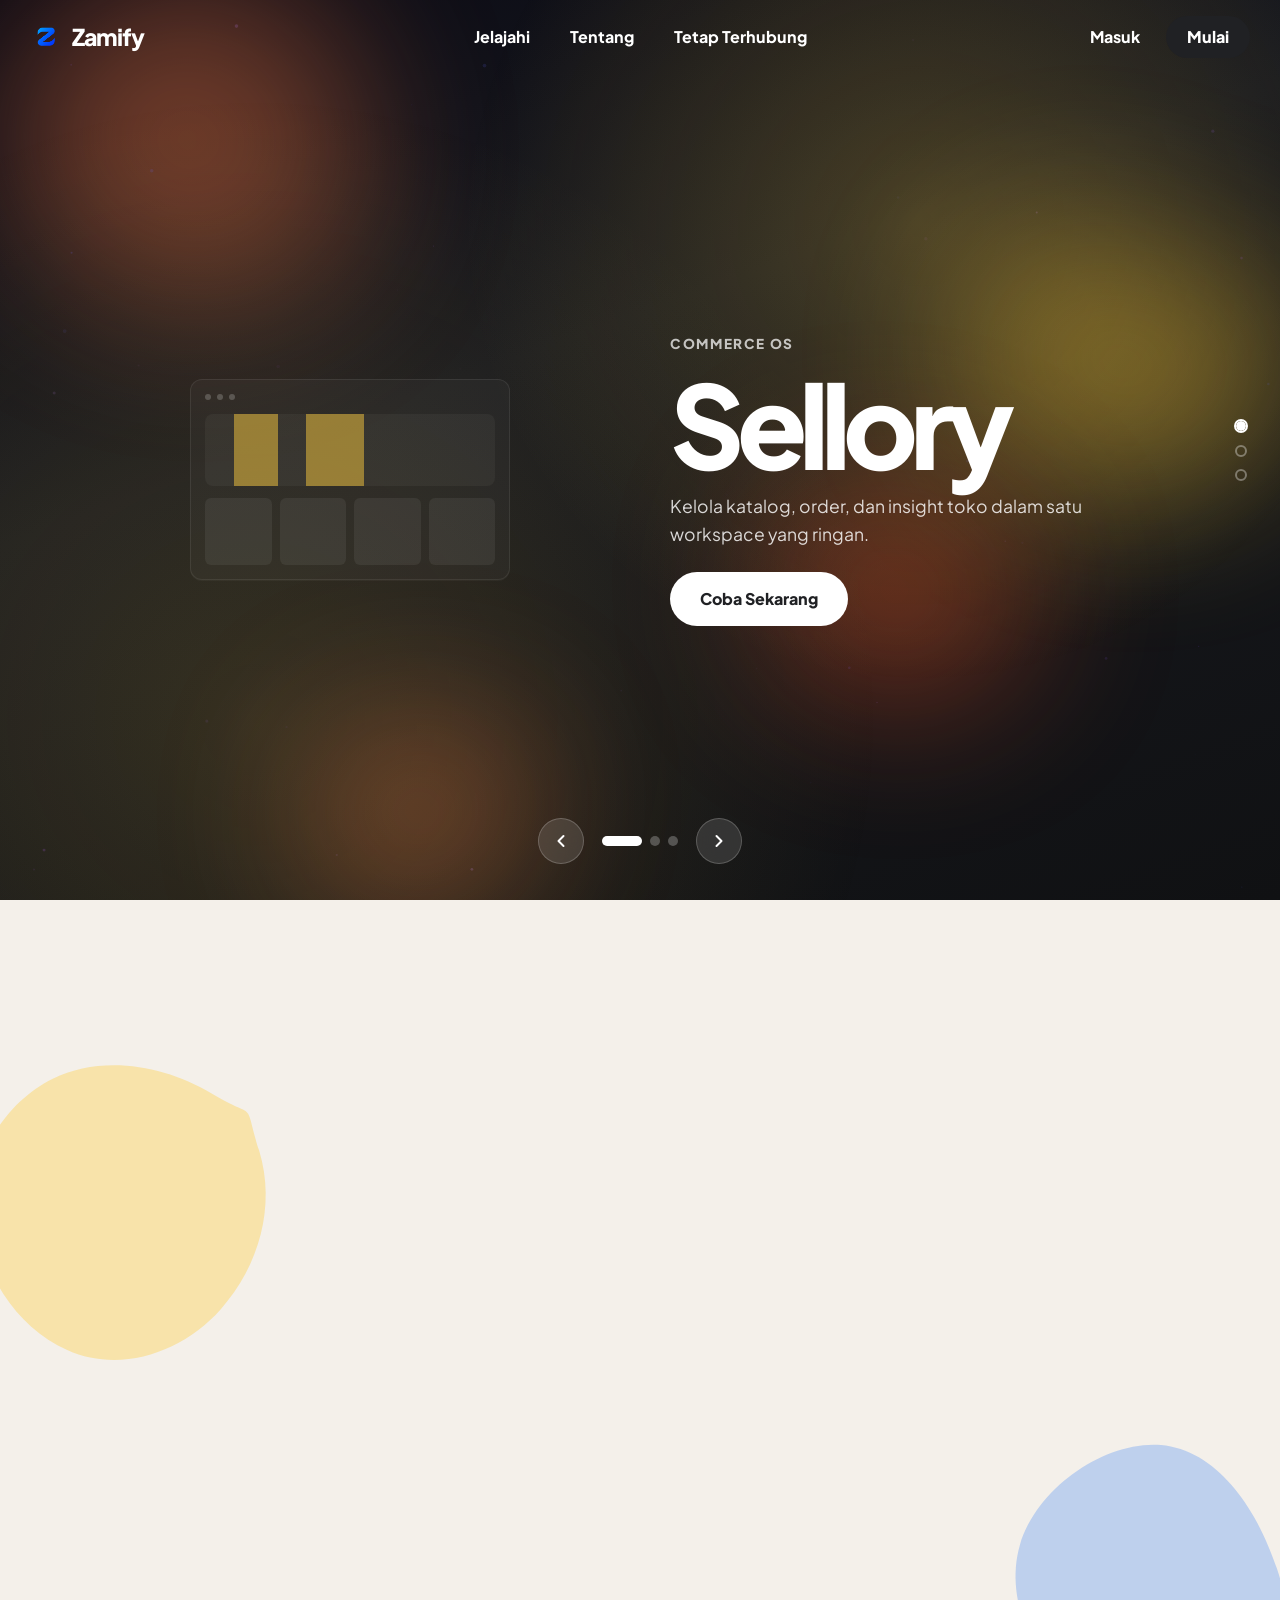
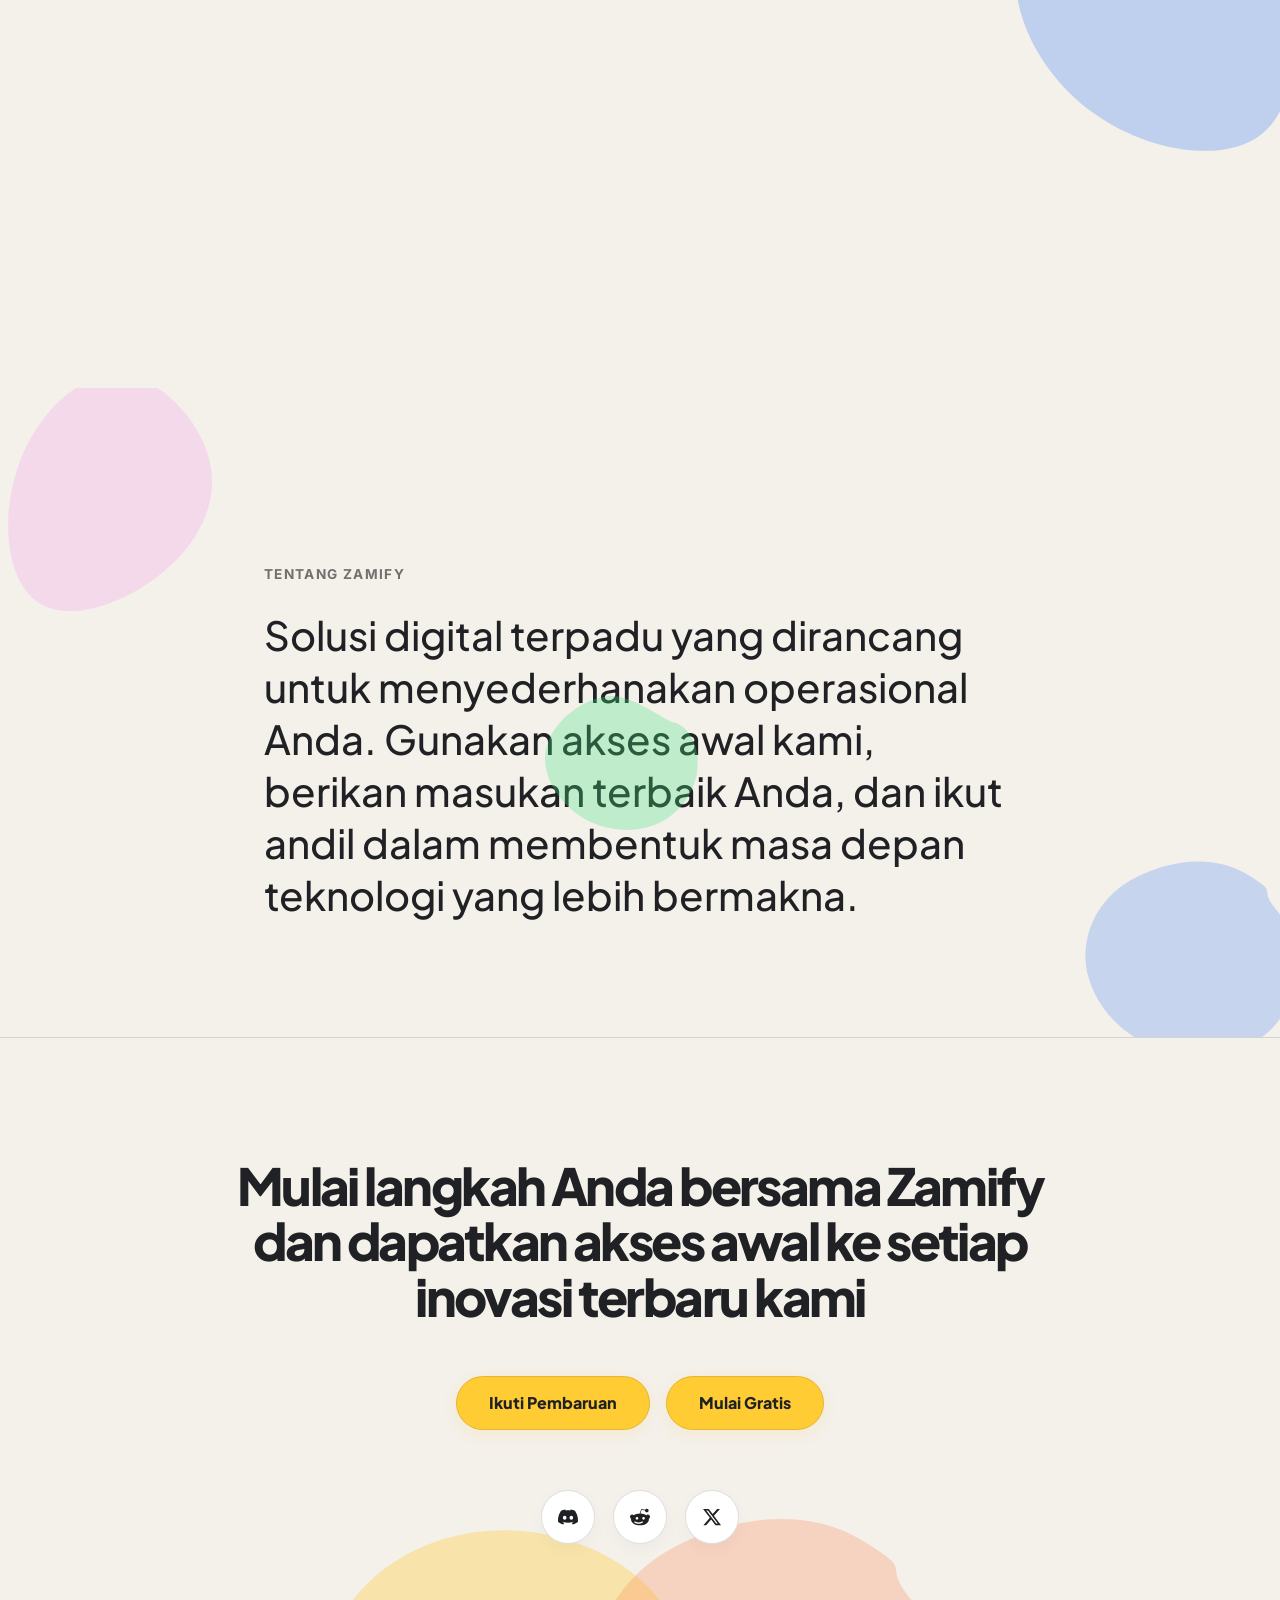
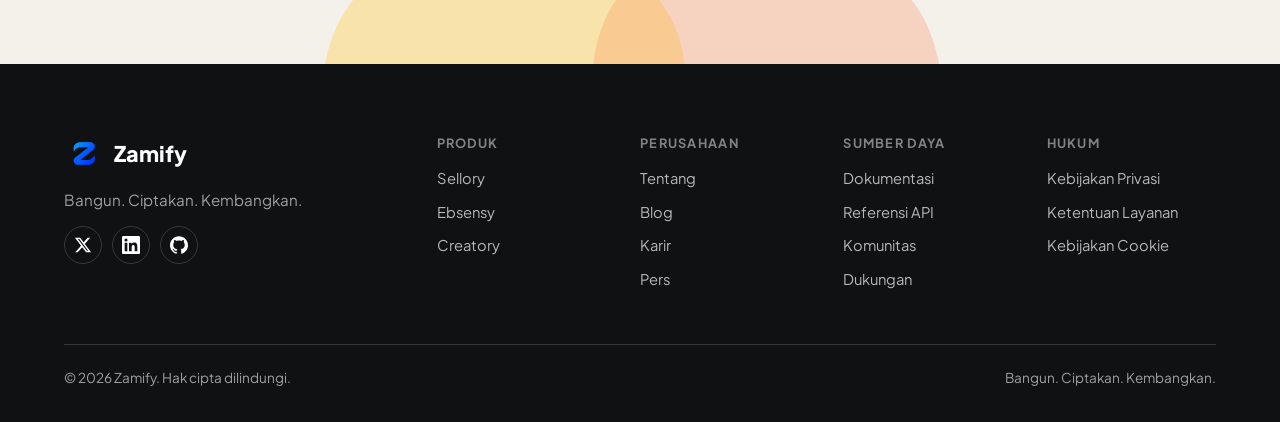
==== commit 3f870dc0: "lebih mantap" ====
--- a/index.html
+++ b/index.html
@@ -1,11 +1,11 @@
 <!DOCTYPE html>
-<html lang="en">
+<html lang="id">
 <head>
   <meta charset="UTF-8" />
   <meta name="viewport" content="width=device-width, initial-scale=1.0" />
-  <meta name="description" content="Zamify Ecosystem — One unified platform for commerce, productivity, and creativity. Explore Sellory, Ebsensy, and Creatory." />
+  <meta name="description" content="Ekosistem Zamify — Satu platform terpadu untuk commerce, produktivitas, dan kreativitas. Jelajahi Sellory, Ebsensy, dan Creatory." />
   <meta name="theme-color" content="#0a0a14" />
-  <title>Zamify — Build Your Digital Ecosystem</title>
+  <title>Zamify — Bangun Ekosistem Digital Anda</title>
   <link rel="preconnect" href="https://fonts.googleapis.com" />
   <link rel="preconnect" href="https://fonts.gstatic.com" crossorigin />
   <link href="https://fonts.googleapis.com/css2?family=Inter:wght@300;400;500;600;700;800;900&family=Plus+Jakarta+Sans:wght@300;400;500;600;700;800&display=swap" rel="stylesheet" />
@@ -19,27 +19,39 @@
   <div id="intro-screen" class="intro-screen" aria-hidden="true">
     <div class="intro-content">
       <div class="intro-logo">
-        <svg class="intro-logo-mark" viewBox="0 0 48 48" fill="none" xmlns="http://www.w3.org/2000/svg">
-          <defs>
-            <linearGradient id="introGrad" x1="0" y1="0" x2="48" y2="48" gradientUnits="userSpaceOnUse">
-              <stop offset="0%" stop-color="#6366f1"/>
-              <stop offset="100%" stop-color="#a855f7"/>
-            </linearGradient>
-          </defs>
-          <rect width="48" height="48" rx="14" fill="url(#introGrad)"/>
-          <path d="M12 32L24 16L36 32" stroke="white" stroke-width="3.5" stroke-linecap="round" stroke-linejoin="round"/>
-          <path d="M17 32H31" stroke="white" stroke-width="3.5" stroke-linecap="round"/>
-        </svg>
+        <img src="asset/by (2).png" alt="Zamify" class="intro-logo-mark" />
         <span class="intro-logo-text">Zamify</span>
       </div>
-      <p class="intro-tagline">Build Your Digital Ecosystem</p>
+      <p class="intro-tagline">Bangun Ekosistem Digital Anda</p>
       <div class="intro-progress">
         <div class="intro-progress-bar"></div>
       </div>
     </div>
-    <div class="intro-bg-blob intro-blob-1"></div>
-    <div class="intro-bg-blob intro-blob-2"></div>
-    <div class="intro-bg-blob intro-blob-3"></div>
+    <div class="intro-bg-blob intro-blob-top-left">
+      <svg viewBox="-100 -100 200 200" preserveAspectRatio="xMidYMid meet">
+        <path fill="#ffcc34" d="M40,-35C58,-30,75,-10,72,12C69,34,50,55,28,62C6,69,-22,65,-42,50C-62,35,-72,10,-65,-15C-58,-40,-38,-55,-15,-58C8,-61,22,-40,40,-35Z"/>
+      </svg>
+    </div>
+    <div class="intro-bg-blob intro-blob-top-right">
+      <svg viewBox="-100 -100 200 200" preserveAspectRatio="xMidYMid meet">
+        <path fill="#5b95f4" d="M50,-28C65,-15,72,8,65,30C58,52,35,65,10,67C-15,69,-42,58,-58,38C-74,18,-76,-10,-62,-30C-48,-50,-24,-60,2,-60C28,-60,35,-41,50,-28Z"/>
+      </svg>
+    </div>
+    <div class="intro-bg-blob intro-blob-1">
+      <svg viewBox="-100 -100 200 200" preserveAspectRatio="xMidYMid meet">
+        <path fill="#f6a5ef" d="M61.7,-17.3C69.7,4.5,58.8,35.2,37.6,50.1C16.5,65.1,-14.8,64.3,-34.2,49.6C-53.6,34.9,-61.1,6.3,-53.4,-15.1C-45.7,-36.4,-22.9,-50.6,2,-51.2C26.9,-51.8,53.7,-39,61.7,-17.3Z"/>
+      </svg>
+    </div>
+    <div class="intro-bg-blob intro-blob-2">
+      <svg viewBox="-100 -100 200 200" preserveAspectRatio="xMidYMid meet">
+        <path fill="#43e47f" d="M52,-23.4C57.6,0.2,45.5,23,24.5,39.7C3.6,56.3,-26.2,66.6,-43.2,55.3C-60.2,43.9,-64.4,10.8,-55.1,-18C-45.8,-46.7,-22.9,-71.2,0.2,-71.2C23.2,-71.3,46.5,-47,52,-23.4Z"/>
+      </svg>
+    </div>
+    <div class="intro-bg-blob intro-blob-3">
+      <svg viewBox="-100 -100 200 200" preserveAspectRatio="xMidYMid meet">
+        <path fill="#ffcc34" d="M45.3,-14C54.7,14.2,55.5,45.9,38.9,59.3C22.3,72.8,-11.8,68,-36.5,50C-61.2,32.1,-76.5,1.2,-68.9,-24.6C-61.2,-50.4,-30.6,-70.9,-6.3,-68.9C17.9,-66.8,35.9,-42.2,45.3,-14Z"/>
+      </svg>
+    </div>
   </div>
 
   <!-- ═══════════════════════════════════════════
@@ -49,29 +61,19 @@
     <div class="nav-container">
 
       <a href="#hero" class="nav-logo" aria-label="Zamify Home">
-        <svg class="nav-logo-mark" viewBox="0 0 40 40" fill="none" xmlns="http://www.w3.org/2000/svg">
-          <defs>
-            <linearGradient id="navGrad" x1="0" y1="0" x2="40" y2="40" gradientUnits="userSpaceOnUse">
-              <stop offset="0%" stop-color="#6366f1"/>
-              <stop offset="100%" stop-color="#a855f7"/>
-            </linearGradient>
-          </defs>
-          <rect width="40" height="40" rx="12" fill="url(#navGrad)"/>
-          <path d="M10 27L20 13L30 27" stroke="white" stroke-width="3" stroke-linecap="round" stroke-linejoin="round"/>
-          <path d="M14 27H26" stroke="white" stroke-width="3" stroke-linecap="round"/>
-        </svg>
+        <img src="asset/by (2).png" alt="Zamify" class="nav-logo-mark" />
         <span class="nav-logo-text">Zamify</span>
       </a>
 
       <ul class="nav-links" role="list">
-        <li><a href="#ecosystem" class="nav-link">Ecosystem</a></li>
-        <li><a href="#products" class="nav-link">Products</a></li>
-        <li><a href="#about" class="nav-link">About</a></li>
+        <li><a href="#explore" class="nav-link">Jelajahi</a></li>
+        <li><a href="#about" class="nav-link">Tentang</a></li>
+        <li><a href="#connect" class="nav-link">Tetap Terhubung</a></li>
       </ul>
 
       <div class="nav-actions">
-        <a href="#" class="nav-signin" id="nav-signin-btn">Sign In</a>
-        <a href="#" class="btn btn-primary nav-cta" id="nav-getstarted-btn">Get Started</a>
+        <a href="#" class="nav-signin" id="nav-signin-btn">Masuk</a>
+        <a href="#" class="btn btn-primary nav-cta" id="nav-getstarted-btn">Mulai</a>
       </div>
 
       <button class="nav-hamburger" id="nav-hamburger" aria-label="Toggle menu" aria-expanded="false">
@@ -82,13 +84,13 @@
     <!-- Mobile Menu -->
     <div class="mobile-menu" id="mobile-menu" aria-hidden="true">
       <ul class="mobile-nav-links" role="list">
-        <li><a href="#ecosystem" class="mobile-nav-link">Ecosystem</a></li>
-        <li><a href="#products" class="mobile-nav-link">Products</a></li>
-        <li><a href="#about" class="mobile-nav-link">About</a></li>
+        <li><a href="#explore" class="mobile-nav-link">Jelajahi</a></li>
+        <li><a href="#about" class="mobile-nav-link">Tentang</a></li>
+        <li><a href="#connect" class="mobile-nav-link">Tetap Terhubung</a></li>
       </ul>
       <div class="mobile-nav-actions">
-        <a href="#" class="btn btn-ghost">Sign In</a>
-        <a href="#" class="btn btn-primary">Get Started</a>
+        <a href="#" class="btn btn-ghost">Masuk</a>
+        <a href="#" class="btn btn-primary">Mulai</a>
       </div>
     </div>
   </nav>
@@ -99,10 +101,26 @@
   <section id="hero" class="hero-fullscreen" aria-labelledby="hero-headline">
     <!-- Animated gradient blobs -->
     <div class="hero-blobs" aria-hidden="true">
-      <div class="blob blob-1"></div>
-      <div class="blob blob-2"></div>
-      <div class="blob blob-3"></div>
-      <div class="blob blob-4"></div>
+      <div class="blob blob-1">
+        <svg viewBox="-100 -100 200 200" preserveAspectRatio="xMidYMid meet">
+          <path fill="#ff7d45" d="M55,-28C68,-12,72,18,60,40C48,62,22,72,-8,68C-38,64,-62,44,-70,18C-78,-8,-65,-35,-42,-48C-19,-61,12,-66,35,-52C58,-38,42,-44,55,-28Z"/>
+        </svg>
+      </div>
+      <div class="blob blob-2">
+        <svg viewBox="-100 -100 200 200" preserveAspectRatio="xMidYMid meet">
+          <path fill="#ffcc34" d="M35,-35C55,-50,78,-30,80,-3C82,24,65,48,40,58C15,68,-18,65,-42,50C-66,35,-80,10,-72,-15C-64,-40,-38,-58,-12,-62C14,-66,15,-20,35,-35Z"/>
+        </svg>
+      </div>
+      <div class="blob blob-3">
+        <svg viewBox="-100 -100 200 200" preserveAspectRatio="xMidYMid meet">
+          <path fill="#ff7d45" d="M25,-48C45,-58,68,-40,72,-12C76,16,60,38,38,52C16,66,-12,70,-35,58C-58,46,-72,22,-68,-2C-64,-26,-42,-48,-18,-55C6,-62,5,-38,25,-48Z"/>
+        </svg>
+      </div>
+      <div class="blob blob-4">
+        <svg viewBox="-100 -100 200 200" preserveAspectRatio="xMidYMid meet">
+          <path fill="#ff5722" d="M48,-32C62,-28,72,-8,68,14C64,36,48,55,26,62C4,69,-22,65,-42,50C-62,35,-75,10,-68,-12C-61,-34,-38,-52,-15,-56C8,-60,34,-36,48,-32Z"/>
+        </svg>
+      </div>
     </div>
 
     <!-- SLIDES WRAPPER -->
@@ -123,7 +141,7 @@
             <p class="hero-product-kicker">Commerce OS</p>
             <h2>Sellory</h2>
             <p>Kelola katalog, order, dan insight toko dalam satu workspace yang ringan.</p>
-            <a href="#product-sellory" class="hero-product-cta">Try it now</a>
+            <a href="#product-sellory" class="hero-product-cta">Coba Sekarang</a>
           </div>
         </div>
       </div>
@@ -143,7 +161,7 @@
             <p class="hero-product-kicker">Attendance Flow</p>
             <h2>Ebsensy</h2>
             <p>Absensi, shift, dan laporan tim dibuat lebih rapi untuk operasional harian.</p>
-            <a href="#product-ebsensy" class="hero-product-cta">Try it now</a>
+            <a href="#product-ebsensy" class="hero-product-cta">Coba Sekarang</a>
           </div>
         </div>
       </div>
@@ -163,7 +181,7 @@
             <p class="hero-product-kicker">Creative Studio</p>
             <h2>Creatory</h2>
             <p>Bikin konten visual, template brand, dan aset kampanye tanpa pindah platform.</p>
-            <a href="#product-creatory" class="hero-product-cta">Try it now</a>
+            <a href="#product-creatory" class="hero-product-cta">Coba Sekarang</a>
           </div>
         </div>
       </div>
@@ -200,378 +218,163 @@
   </section>
 
   <!-- ═══════════════════════════════════════════
-       PRODUCT SHOWCASE
-  ═══════════════════════════════════════════ -->
-  <section id="products" class="products-section" aria-labelledby="products-title">
+       LABS EXPLORE (Products & Ecosystem)
+  ═══════════════════════════════════════════ -->
+  <section id="explore" class="labs-explore" aria-labelledby="explore-title">
+    <!-- Big playful blobs -->
+    <div class="labs-blob labs-blob-yellow" aria-hidden="true">
+      <svg viewBox="-100 -100 200 200" preserveAspectRatio="xMidYMid meet">
+        <path fill="#ffcc34" d="M58,-18C65,5,58,30,42,48C26,66,0,75,-22,65C-44,55,-58,32,-60,8C-62,-16,-48,-38,-28,-48C-8,-58,18,-54,38,-42C58,-30,51,-41,58,-18Z"/>
+      </svg>
+    </div>
+    <div class="labs-blob labs-blob-blue" aria-hidden="true">
+      <svg viewBox="-100 -100 200 200" preserveAspectRatio="xMidYMid meet">
+        <path fill="#5b95f4" d="M45.3,-14C54.7,14.2,55.5,45.9,38.9,59.3C22.3,72.8,-11.8,68,-36.5,50C-61.2,32.1,-76.5,1.2,-68.9,-24.6C-61.2,-50.4,-30.6,-70.9,-6.3,-68.9C17.9,-66.8,35.9,-42.2,45.3,-14Z"/>
+      </svg>
+    </div>
     <div class="section-container">
-
-      <div class="section-header">
-        <div class="section-label reveal-fade">Our Products</div>
-        <h2 id="products-title" class="section-title reveal-up">
-          Tools Built for<br/><span class="gradient-text">Every Ambition</span>
-        </h2>
-        <p class="section-subtitle reveal-up" style="--delay: 0.1s">
-          Each product is crafted to perfection, designed to integrate seamlessly within the Zamify ecosystem.
-        </p>
-      </div>
-
-      <div class="products-grid">
-
+      <div class="labs-header">
+          <h2 id="explore-title" class="labs-headline reveal-up">
+            Mulai Langkah Baru  <span class="gradient-text">Bersama Kami</span>
+          </h2>
+          <p class="labs-subheadline reveal-up" style="--delay: 0.1s">
+            zamify hadir dengan tiga produk hebat dalam satu tempat. Semua kebutuhan Anda, kini terhubung dengan mulus.
+          </p>
+      </div>
+
+      <div class="labs-cards-grid">
         <!-- Sellory -->
-        <article class="product-card reveal-card" id="product-sellory" aria-labelledby="sellory-title">
-          <div class="product-card-glow" style="--glow-color: rgba(99, 102, 241, 0.4)"></div>
-          <div class="product-card-inner">
-            <div class="product-icon-wrapper" style="--product-color: #6366f1; --product-color-light: #818cf8">
-              <div class="product-icon-bg"></div>
-              <svg class="product-icon" width="32" height="32" viewBox="0 0 24 24" fill="none" stroke="currentColor" stroke-width="1.8" stroke-linecap="round" stroke-linejoin="round">
-                <path d="M6 2 3 6v14a2 2 0 0 0 2 2h14a2 2 0 0 0 2-2V6l-3-4z"/>
-                <line x1="3" y1="6" x2="21" y2="6"/>
-                <path d="M16 10a4 4 0 0 1-8 0"/>
-              </svg>
-            </div>
-            <div class="product-tag" style="--tag-color: #6366f1">Commerce</div>
-            <h3 id="sellory-title" class="product-name">Sellory</h3>
-            <p class="product-description">
-              Modern e-commerce platform for growing businesses. Launch, manage, and scale your online store with intelligent tools and real-time analytics.
-            </p>
-            <ul class="product-features" aria-label="Sellory features">
-              <li>
-                <svg width="14" height="14" viewBox="0 0 24 24" fill="none" stroke="currentColor" stroke-width="2.5"><polyline points="20 6 9 17 4 12"/></svg>
-                AI-powered product recommendations
-              </li>
-              <li>
-                <svg width="14" height="14" viewBox="0 0 24 24" fill="none" stroke="currentColor" stroke-width="2.5"><polyline points="20 6 9 17 4 12"/></svg>
-                Real-time inventory management
-              </li>
-              <li>
-                <svg width="14" height="14" viewBox="0 0 24 24" fill="none" stroke="currentColor" stroke-width="2.5"><polyline points="20 6 9 17 4 12"/></svg>
-                Multi-channel selling & analytics
-              </li>
-            </ul>
-            <a href="#" class="product-cta" id="sellory-cta-btn">
-              Explore Sellory
-              <svg width="16" height="16" viewBox="0 0 24 24" fill="none" stroke="currentColor" stroke-width="2" stroke-linecap="round" stroke-linejoin="round"><path d="M5 12h14"/><path d="m12 5 7 7-7 7"/></svg>
-            </a>
-          </div>
-          <div class="product-card-visual sellory-visual" aria-hidden="true">
-            <div class="visual-window">
-              <div class="visual-topbar">
-                <span class="dot"></span><span class="dot"></span><span class="dot"></span>
+        <article class="labs-card reveal-up" style="--delay: 0.2s; --accent: #6366f1; --accent-secondary: #4f46e5;">
+          <div class="labs-card-visual">
+            <div class="labs-card-art sellory-art">
+              <div class="mock-browser">
+                <div class="mock-browser-top"><span></span><span></span><span></span></div>
+                <div class="mock-chart" style="background: #6366f1"></div>
+                <div class="mock-store-grid"><i style="background: rgba(99,102,241,0.2)"></i><i style="background: rgba(99,102,241,0.2)"></i><i style="background: rgba(99,102,241,0.2)"></i><i style="background: rgba(99,102,241,0.2)"></i></div>
               </div>
-              <div class="visual-content">
-                <div class="vis-stat"><div class="vis-stat-bar" style="--w:80%; --c: #6366f1"></div></div>
-                <div class="vis-stat"><div class="vis-stat-bar" style="--w:65%; --c: #818cf8"></div></div>
-                <div class="vis-stat"><div class="vis-stat-bar" style="--w:90%; --c: #6366f1"></div></div>
-                <div class="vis-stat"><div class="vis-stat-bar" style="--w:50%; --c: #818cf8"></div></div>
+            </div>
+          </div>
+          <div class="labs-card-content">
+            <span class="labs-card-tag" style="color: #818cf8; background: rgba(129,140,248,0.12);">Commerce</span>
+            <h3 class="labs-card-title">Sellory</h3>
+            <div class="labs-card-desc-wrap">
+              <p class="labs-card-desc">Platform e-commerce modern untuk bisnis yang berkembang. Luncurkan, kelola, dan tingkatkan toko online Anda dengan mudah.</p>
+            </div>
+            <a href="#" class="labs-card-link">Pelajari Lebih Lanjut &rarr;</a>
+          </div>
+        </article>
+
+        <!-- Ebsensy -->
+        <article class="labs-card reveal-up" style="--delay: 0.3s; --accent: #8b5cf6; --accent-secondary: #7c3aed;">
+          <div class="labs-card-visual">
+            <div class="labs-card-art ebsensy-art">
+              <div class="mock-phone">
+                <div class="mock-phone-pill"></div>
+                <div class="mock-attendance-card" style="background: #8b5cf6"></div>
+                <div class="mock-attendance-list"><i style="background: rgba(139,92,246,0.2)"></i><i style="background: rgba(139,92,246,0.2)"></i><i style="background: rgba(139,92,246,0.2)"></i></div>
               </div>
             </div>
           </div>
+          <div class="labs-card-content">
+            <span class="labs-card-tag" style="color: #a78bfa; background: rgba(167,139,250,0.12);">Operasional</span>
+            <h3 class="labs-card-title">Ebsensy</h3>
+            <div class="labs-card-desc-wrap">
+              <p class="labs-card-desc">Manajemen kehadiran dan tenaga kerja cerdas. Lacak, analisis, dan optimalkan kehadiran tim Anda.</p>
+            </div>
+            <a href="#" class="labs-card-link">Pelajari Lebih Lanjut &rarr;</a>
+          </div>
         </article>
 
-        <!-- Ebsensy -->
-        <article class="product-card reveal-card" id="product-ebsensy" aria-labelledby="ebsensy-title" style="--reveal-delay: 0.15s">
-          <div class="product-card-glow" style="--glow-color: rgba(139, 92, 246, 0.4)"></div>
-          <div class="product-card-inner">
-            <div class="product-icon-wrapper" style="--product-color: #8b5cf6; --product-color-light: #a78bfa">
-              <div class="product-icon-bg"></div>
-              <svg class="product-icon" width="32" height="32" viewBox="0 0 24 24" fill="none" stroke="currentColor" stroke-width="1.8" stroke-linecap="round" stroke-linejoin="round">
-                <rect x="3" y="4" width="18" height="18" rx="2" ry="2"/>
-                <line x1="16" y1="2" x2="16" y2="6"/>
-                <line x1="8" y1="2" x2="8" y2="6"/>
-                <line x1="3" y1="10" x2="21" y2="10"/>
-                <path d="m9 16 2 2 4-4"/>
-              </svg>
-            </div>
-            <div class="product-tag" style="--tag-color: #8b5cf6">Workforce</div>
-            <h3 id="ebsensy-title" class="product-name">Ebsensy</h3>
-            <p class="product-description">
-              Smart attendance and workforce management system. Track, analyze, and optimize your team's presence with precision and ease.
-            </p>
-            <ul class="product-features" aria-label="Ebsensy features">
-              <li>
-                <svg width="14" height="14" viewBox="0 0 24 24" fill="none" stroke="currentColor" stroke-width="2.5"><polyline points="20 6 9 17 4 12"/></svg>
-                Biometric & geo-fenced check-in
-              </li>
-              <li>
-                <svg width="14" height="14" viewBox="0 0 24 24" fill="none" stroke="currentColor" stroke-width="2.5"><polyline points="20 6 9 17 4 12"/></svg>
-                Smart leave & shift management
-              </li>
-              <li>
-                <svg width="14" height="14" viewBox="0 0 24 24" fill="none" stroke="currentColor" stroke-width="2.5"><polyline points="20 6 9 17 4 12"/></svg>
-                Automated payroll integration
-              </li>
-            </ul>
-            <a href="#" class="product-cta" id="ebsensy-cta-btn">
-              Explore Ebsensy
-              <svg width="16" height="16" viewBox="0 0 24 24" fill="none" stroke="currentColor" stroke-width="2" stroke-linecap="round" stroke-linejoin="round"><path d="M5 12h14"/><path d="m12 5 7 7-7 7"/></svg>
-            </a>
-          </div>
-          <div class="product-card-visual ebsensy-visual" aria-hidden="true">
-            <div class="visual-window">
-              <div class="visual-topbar">
-                <span class="dot"></span><span class="dot"></span><span class="dot"></span>
+        <!-- Creatory -->
+        <article class="labs-card reveal-up" style="--delay: 0.4s; --accent: #d946ef; --accent-secondary: #c026d3;">
+          <div class="labs-card-visual">
+            <div class="labs-card-art creatory-art">
+              <div class="mock-canvas">
+                <div class="mock-canvas-shape shape-a" style="background: #d946ef"></div>
+                <div class="mock-canvas-shape shape-b" style="background: #a855f7"></div>
+                <div class="mock-canvas-tools"><i style="background: #d946ef"></i><i style="background: #a855f7"></i><i style="background: #c084fc"></i></div>
               </div>
-              <div class="visual-content ebsensy-content">
-                <div class="vis-row">
-                  <div class="vis-avatar"></div>
-                  <div class="vis-info">
-                    <div class="vis-line short"></div>
-                    <div class="vis-badge present">Present</div>
-                  </div>
-                </div>
-                <div class="vis-row">
-                  <div class="vis-avatar" style="opacity:.7"></div>
-                  <div class="vis-info">
-                    <div class="vis-line short" style="width:60%"></div>
-                    <div class="vis-badge late">Late</div>
-                  </div>
-                </div>
-                <div class="vis-row">
-                  <div class="vis-avatar" style="opacity:.5"></div>
-                  <div class="vis-info">
-                    <div class="vis-line short" style="width:75%"></div>
-                    <div class="vis-badge present">Present</div>
-                  </div>
-                </div>
-              </div>
-            </div>
+            </div>
+          </div>
+          <div class="labs-card-content">
+            <span class="labs-card-tag" style="color: #e879f9; background: rgba(232,121,249,0.12);">Kreatif</span>
+            <h3 class="labs-card-title">Creatory</h3>
+            <div class="labs-card-desc-wrap">
+              <p class="labs-card-desc">Desain, edit, dan buat dengan mudah. Studio kreatif hebat yang dilengkapi alat berbasis AI.</p>
+            </div>
+            <a href="#" class="labs-card-link">Pelajari Lebih Lanjut &rarr;</a>
           </div>
         </article>
-
-        <!-- Creatory -->
-        <article class="product-card reveal-card" id="product-creatory" aria-labelledby="creatory-title" style="--reveal-delay: 0.3s">
-          <div class="product-card-glow" style="--glow-color: rgba(168, 85, 247, 0.4)"></div>
-          <div class="product-card-inner">
-            <div class="product-icon-wrapper" style="--product-color: #a855f7; --product-color-light: #c084fc">
-              <div class="product-icon-bg"></div>
-              <svg class="product-icon" width="32" height="32" viewBox="0 0 24 24" fill="none" stroke="currentColor" stroke-width="1.8" stroke-linecap="round" stroke-linejoin="round">
-                <path d="M12 19l7-7 3 3-7 7-3-3z"/>
-                <path d="M18 13l-1.5-7.5L2 2l3.5 14.5L13 18l5-5z"/>
-                <path d="M2 2l7.586 7.586"/>
-                <circle cx="11" cy="11" r="2"/>
-              </svg>
-            </div>
-            <div class="product-tag" style="--tag-color: #a855f7">Creative</div>
-            <h3 id="creatory-title" class="product-name">Creatory</h3>
-            <p class="product-description">
-              Design, edit, and create with ease. A powerful creative studio equipped with AI-driven tools for next-level visual content.
-            </p>
-            <ul class="product-features" aria-label="Creatory features">
-              <li>
-                <svg width="14" height="14" viewBox="0 0 24 24" fill="none" stroke="currentColor" stroke-width="2.5"><polyline points="20 6 9 17 4 12"/></svg>
-                AI image generation & editing
-              </li>
-              <li>
-                <svg width="14" height="14" viewBox="0 0 24 24" fill="none" stroke="currentColor" stroke-width="2.5"><polyline points="20 6 9 17 4 12"/></svg>
-                Brand kit & template library
-              </li>
-              <li>
-                <svg width="14" height="14" viewBox="0 0 24 24" fill="none" stroke="currentColor" stroke-width="2.5"><polyline points="20 6 9 17 4 12"/></svg>
-                Real-time collaborative editing
-              </li>
-            </ul>
-            <a href="#" class="product-cta" id="creatory-cta-btn">
-              Explore Creatory
-              <svg width="16" height="16" viewBox="0 0 24 24" fill="none" stroke="currentColor" stroke-width="2" stroke-linecap="round" stroke-linejoin="round"><path d="M5 12h14"/><path d="m12 5 7 7-7 7"/></svg>
-            </a>
-          </div>
-          <div class="product-card-visual creatory-visual" aria-hidden="true">
-            <div class="visual-window">
-              <div class="visual-topbar">
-                <span class="dot"></span><span class="dot"></span><span class="dot"></span>
-              </div>
-              <div class="visual-content creatory-content">
-                <div class="canvas-art">
-                  <div class="art-circle c1"></div>
-                  <div class="art-circle c2"></div>
-                  <div class="art-circle c3"></div>
-                </div>
-              </div>
-            </div>
-          </div>
-        </article>
-
       </div>
     </div>
   </section>
 
   <!-- ═══════════════════════════════════════════
-       ECOSYSTEM SECTION
-  ═══════════════════════════════════════════ -->
-  <section id="ecosystem" class="ecosystem-section" aria-labelledby="ecosystem-title">
-    <div class="section-container">
-
-      <div class="section-header">
-        <div class="section-label reveal-fade">How It Works</div>
-        <h2 id="ecosystem-title" class="section-title reveal-up">
-          The <span class="gradient-text">Zamify Ecosystem</span>
-        </h2>
-        <p class="section-subtitle reveal-up" style="--delay: 0.1s">
-          Three powerful products. One seamless ecosystem. Built to work better together.
-        </p>
-      </div>
-
-      <!-- Ecosystem Visual -->
-      <div class="ecosystem-visual reveal-up" style="--delay: 0.2s" aria-label="Ecosystem diagram">
-        <div class="eco-center">
-          <div class="eco-hub">
-            <svg class="eco-hub-logo" viewBox="0 0 40 40" fill="none">
-              <defs>
-                <linearGradient id="ecoGrad" x1="0" y1="0" x2="40" y2="40">
-                  <stop offset="0%" stop-color="#6366f1"/>
-                  <stop offset="100%" stop-color="#a855f7"/>
-                </linearGradient>
-              </defs>
-              <rect width="40" height="40" rx="12" fill="url(#ecoGrad)"/>
-              <path d="M10 27L20 13L30 27" stroke="white" stroke-width="3" stroke-linecap="round" stroke-linejoin="round"/>
-              <path d="M14 27H26" stroke="white" stroke-width="3" stroke-linecap="round"/>
-            </svg>
-            <span class="eco-hub-label">Zamify</span>
-          </div>
-          <div class="eco-pulse-ring ring-1"></div>
-          <div class="eco-pulse-ring ring-2"></div>
-          <div class="eco-pulse-ring ring-3"></div>
-        </div>
-
-        <!-- SVG connecting lines -->
-        <svg class="eco-lines" viewBox="0 0 700 300" fill="none" xmlns="http://www.w3.org/2000/svg" aria-hidden="true">
-          <defs>
-            <linearGradient id="lineGrad1" x1="350" y1="150" x2="120" y2="150" gradientUnits="userSpaceOnUse">
-              <stop offset="0%" stop-color="#6366f1" stop-opacity="0.8"/>
-              <stop offset="100%" stop-color="#6366f1" stop-opacity="0"/>
-            </linearGradient>
-            <linearGradient id="lineGrad2" x1="350" y1="150" x2="350" y2="280" gradientUnits="userSpaceOnUse">
-              <stop offset="0%" stop-color="#8b5cf6" stop-opacity="0.8"/>
-              <stop offset="100%" stop-color="#8b5cf6" stop-opacity="0"/>
-            </linearGradient>
-            <linearGradient id="lineGrad3" x1="350" y1="150" x2="580" y2="150" gradientUnits="userSpaceOnUse">
-              <stop offset="0%" stop-color="#a855f7" stop-opacity="0.8"/>
-              <stop offset="100%" stop-color="#a855f7" stop-opacity="0"/>
-            </linearGradient>
-          </defs>
-          <line class="eco-line" x1="350" y1="150" x2="120" y2="150" stroke="url(#lineGrad1)" stroke-width="1.5" stroke-dasharray="5 3"/>
-          <line class="eco-line" x1="350" y1="150" x2="350" y2="270" stroke="url(#lineGrad2)" stroke-width="1.5" stroke-dasharray="5 3"/>
-          <line class="eco-line" x1="350" y1="150" x2="580" y2="150" stroke="url(#lineGrad3)" stroke-width="1.5" stroke-dasharray="5 3"/>
-        </svg>
-
-        <div class="eco-nodes">
-          <div class="eco-node" id="eco-sellory" style="--node-color: #6366f1; --node-color-light: #818cf8">
-            <div class="eco-node-icon">
-              <svg width="24" height="24" viewBox="0 0 24 24" fill="none" stroke="currentColor" stroke-width="1.8" stroke-linecap="round" stroke-linejoin="round">
-                <path d="M6 2 3 6v14a2 2 0 0 0 2 2h14a2 2 0 0 0 2-2V6l-3-4z"/>
-                <line x1="3" y1="6" x2="21" y2="6"/>
-                <path d="M16 10a4 4 0 0 1-8 0"/>
-              </svg>
-            </div>
-            <span class="eco-node-name">Sellory</span>
-            <span class="eco-node-sub">E-Commerce</span>
-          </div>
-
-          <div class="eco-node" id="eco-ebsensy" style="--node-color: #8b5cf6; --node-color-light: #a78bfa">
-            <div class="eco-node-icon">
-              <svg width="24" height="24" viewBox="0 0 24 24" fill="none" stroke="currentColor" stroke-width="1.8" stroke-linecap="round" stroke-linejoin="round">
-                <rect x="3" y="4" width="18" height="18" rx="2" ry="2"/>
-                <line x1="16" y1="2" x2="16" y2="6"/>
-                <line x1="8" y1="2" x2="8" y2="6"/>
-                <line x1="3" y1="10" x2="21" y2="10"/>
-                <path d="m9 16 2 2 4-4"/>
-              </svg>
-            </div>
-            <span class="eco-node-name">Ebsensy</span>
-            <span class="eco-node-sub">Attendance</span>
-          </div>
-
-          <div class="eco-node" id="eco-creatory" style="--node-color: #a855f7; --node-color-light: #c084fc">
-            <div class="eco-node-icon">
-              <svg width="24" height="24" viewBox="0 0 24 24" fill="none" stroke="currentColor" stroke-width="1.8" stroke-linecap="round" stroke-linejoin="round">
-                <path d="M12 19l7-7 3 3-7 7-3-3z"/>
-                <path d="M18 13l-1.5-7.5L2 2l3.5 14.5L13 18l5-5z"/>
-                <path d="M2 2l7.586 7.586"/>
-                <circle cx="11" cy="11" r="2"/>
-              </svg>
-            </div>
-            <span class="eco-node-name">Creatory</span>
-            <span class="eco-node-sub">Creative Studio</span>
-          </div>
-        </div>
-      </div>
-
-      <!-- Ecosystem Feature Pills -->
-      <div class="eco-features reveal-up" style="--delay: 0.3s">
-        <div class="eco-feature-pill">
-          <svg width="16" height="16" viewBox="0 0 24 24" fill="none" stroke="currentColor" stroke-width="2"><path d="M13 2L3 14h9l-1 8 10-12h-9l1-8z"/></svg>
-          Unified Authentication
-        </div>
-        <div class="eco-feature-pill">
-          <svg width="16" height="16" viewBox="0 0 24 24" fill="none" stroke="currentColor" stroke-width="2"><polyline points="22 12 18 12 15 21 9 3 6 12 2 12"/></svg>
-          Cross-App Analytics
-        </div>
-        <div class="eco-feature-pill">
-          <svg width="16" height="16" viewBox="0 0 24 24" fill="none" stroke="currentColor" stroke-width="2"><path d="M21 15a2 2 0 0 1-2 2H7l-4 4V5a2 2 0 0 1 2-2h14a2 2 0 0 1 2 2z"/></svg>
-          Shared Data Layer
-        </div>
-        <div class="eco-feature-pill">
-          <svg width="16" height="16" viewBox="0 0 24 24" fill="none" stroke="currentColor" stroke-width="2"><circle cx="12" cy="12" r="3"/><path d="M12 1v4M12 19v4M4.22 4.22l2.83 2.83M16.95 16.95l2.83 2.83M1 12h4M19 12h4M4.22 19.78l2.83-2.83M16.95 7.05l2.83-2.83"/></svg>
-          AI-Powered Insights
-        </div>
-      </div>
+       LABS ABOUT
+  ═══════════════════════════════════════════ -->
+  <section class="labs-about" id="about">
+    <div class="labs-about-blobs" aria-hidden="true">
+      <div class="labs-about-blob labs-about-blob-1">
+        <svg viewBox="-100 -100 200 200" preserveAspectRatio="xMidYMid meet">
+          <path fill="#f6a5ef" d="M52,-23.4C57.6,0.2,45.5,23,24.5,39.7C3.6,56.3,-26.2,66.6,-43.2,55.3C-60.2,43.9,-64.4,10.8,-55.1,-18C-45.8,-46.7,-22.9,-71.2,0.2,-71.2C23.2,-71.3,46.5,-47,52,-23.4Z"/>
+        </svg>
+      </div>
+      <div class="labs-about-blob labs-about-blob-2">
+        <svg viewBox="-100 -100 200 200" preserveAspectRatio="xMidYMid meet">
+          <path fill="#5b95f4" d="M55,-28C68,-12,72,18,60,40C48,62,22,72,-8,68C-38,64,-62,44,-70,18C-78,-8,-65,-35,-42,-48C-19,-61,12,-66,35,-52C58,-38,42,-44,55,-28Z"/>
+        </svg>
+      </div>
+      <div class="labs-about-blob labs-about-blob-3">
+        <svg viewBox="-100 -100 200 200" preserveAspectRatio="xMidYMid meet">
+          <path fill="#43e47f" d="M48,-32C62,-28,72,-8,68,14C64,36,48,55,26,62C4,69,-22,65,-42,50C-62,35,-75,10,-68,-12C-61,-34,-38,-52,-15,-56C8,-60,34,-36,48,-32Z"/>
+        </svg>
+      </div>
+    </div>
+    <div class="section-container labs-about-container reveal-up">
+      <h3 class="labs-about-label">TENTANG ZAMIFY</h3>
+      <p class="labs-about-text">
+        Solusi digital terpadu yang dirancang untuk menyederhanakan operasional Anda. Gunakan akses awal kami, berikan masukan terbaik Anda, dan ikut andil dalam membentuk masa depan teknologi yang lebih bermakna.
+      </p>
     </div>
   </section>
 
   <!-- ═══════════════════════════════════════════
-       STATS SECTION
-  ═══════════════════════════════════════════ -->
-  <section id="about" class="stats-section" aria-labelledby="stats-title">
-    <div class="section-container">
-      <div class="stats-bg-glow" aria-hidden="true"></div>
-
-      <div class="section-header">
-        <div class="section-label reveal-fade">By the Numbers</div>
-        <h2 id="stats-title" class="section-title reveal-up">
-          Trusted by<br/><span class="gradient-text">Thousands Worldwide</span>
-        </h2>
-      </div>
-
-      <div class="stats-grid">
-        <div class="stat-card reveal-card">
-          <div class="stat-icon" style="--stat-color: #6366f1">
-            <svg width="24" height="24" viewBox="0 0 24 24" fill="none" stroke="currentColor" stroke-width="1.8"><path d="M17 21v-2a4 4 0 0 0-4-4H5a4 4 0 0 0-4 4v2"/><circle cx="9" cy="7" r="4"/><path d="M23 21v-2a4 4 0 0 0-3-3.87"/><path d="M16 3.13a4 4 0 0 1 0 7.75"/></svg>
-          </div>
-          <div class="stat-number" data-target="10000" data-suffix="K+" data-divisor="1000" id="stat-users">0K+</div>
-          <div class="stat-label">Active Users</div>
-          <div class="stat-desc">Growing community of modern businesses</div>
-        </div>
-
-        <div class="stat-card reveal-card" style="--reveal-delay: 0.15s">
-          <div class="stat-icon" style="--stat-color: #8b5cf6">
-            <svg width="24" height="24" viewBox="0 0 24 24" fill="none" stroke="currentColor" stroke-width="1.8"><polyline points="22 12 18 12 15 21 9 3 6 12 2 12"/></svg>
-          </div>
-          <div class="stat-number" data-target="1000000" data-suffix="M+" data-divisor="1000000" id="stat-transactions">0M+</div>
-          <div class="stat-label">Transactions</div>
-          <div class="stat-desc">Processed with speed and reliability</div>
-        </div>
-
-        <div class="stat-card reveal-card" style="--reveal-delay: 0.3s">
-          <div class="stat-icon" style="--stat-color: #a855f7">
-            <svg width="24" height="24" viewBox="0 0 24 24" fill="none" stroke="currentColor" stroke-width="1.8"><path d="M12 22s8-4 8-10V5l-8-3-8 3v7c0 6 8 10 8 10z"/></svg>
-          </div>
-          <div class="stat-number" data-target="99.9" data-suffix="%" data-float="true" id="stat-uptime">0%</div>
-          <div class="stat-label">Uptime</div>
-          <div class="stat-desc">Enterprise-grade reliability, always on</div>
-        </div>
-      </div>
-
-      <!-- CTA Banner -->
-      <div class="cta-banner reveal-up" style="--delay: 0.4s">
-        <div class="cta-banner-glow"></div>
-        <div class="cta-banner-content">
-          <h3 class="cta-banner-title">Ready to join the ecosystem?</h3>
-          <p class="cta-banner-subtitle">Start with any product and grow into the full Zamify suite.</p>
-        </div>
-        <div class="cta-banner-actions">
-          <a href="#" class="btn btn-primary btn-lg" id="cta-getstarted-btn">Get Started Free</a>
-          <a href="#" class="btn btn-outline btn-lg" id="cta-demo-btn">Schedule a Demo</a>
-        </div>
+       LABS CONNECT (Stats/CTA Footer)
+  ═══════════════════════════════════════════ -->
+  <section id="connect" class="labs-connect" aria-labelledby="connect-title">
+    <div class="labs-connect-bg">
+      <div class="labs-blob labs-blob-yellow-bottom">
+        <svg viewBox="-100 -100 200 200" preserveAspectRatio="xMidYMid meet">
+          <path fill="#ffcc34" d="M61.7,-17.3C69.7,4.5,58.8,35.2,37.6,50.1C16.5,65.1,-14.8,64.3,-34.2,49.6C-53.6,34.9,-61.1,6.3,-53.4,-15.1C-45.7,-36.4,-22.9,-50.6,2,-51.2C26.9,-51.8,53.7,-39,61.7,-17.3Z"/>
+        </svg>
+      </div>
+      <div class="labs-blob labs-blob-orange-bottom">
+        <svg viewBox="-100 -100 200 200" preserveAspectRatio="xMidYMid meet">
+          <path fill="#ff7d45" d="M55,-28C68,-12,72,18,60,40C48,62,22,72,-8,68C-38,64,-62,44,-70,18C-78,-8,-65,-35,-42,-48C-19,-61,12,-66,35,-52C58,-38,42,-44,55,-28Z"/>
+        </svg>
+      </div>
+    </div>
+    
+    <div class="section-container labs-connect-container">
+      <h2 id="connect-title" class="labs-headline reveal-up">
+        Mulai langkah Anda bersama Zamify dan dapatkan akses awal ke setiap inovasi terbaru kami
+      </h2>
+      
+      <div class="labs-connect-actions reveal-up" style="--delay: 0.1s">
+        <a href="#" class="btn btn-pill-yellow">Ikuti Pembaruan</a>
+        <a href="#" class="btn btn-pill-yellow">Mulai Gratis</a>
+      </div>
+      
+      <div class="labs-social-footer reveal-up" style="--delay: 0.2s">
+        <a href="#" class="labs-social-icon" aria-label="Discord">
+          <svg width="24" height="24" viewBox="0 0 24 24" fill="currentColor"><path d="M20.317 4.3698a19.7913 19.7913 0 00-4.8851-1.5152.0741.0741 0 00-.0785.0371c-.211.3753-.4447.8648-.6083 1.2495-1.8447-.2762-3.68-.2762-5.4868 0-.1636-.3933-.4058-.8742-.6177-1.2495a.077.077 0 00-.0785-.037 19.7363 19.7363 0 00-4.8852 1.515.0699.0699 0 00-.0321.0277C.5334 9.0458-.319 13.5799.0992 18.0578a.0824.0824 0 00.0312.0561c2.0528 1.5076 4.0413 2.4228 5.9929 3.0294a.0777.0777 0 00.0842-.0276c.4616-.6304.8731-1.2952 1.226-1.9942a.076.076 0 00-.0416-.1057c-.6528-.2476-1.2743-.5495-1.8722-.8923a.077.077 0 01-.0076-.1277c.1258-.0943.2517-.1923.3718-.2914a.0743.0743 0 01.0776-.0105c3.9278 1.7933 8.18 1.7933 12.0614 0a.0739.0739 0 01.0785.0095c.1202.099.246.1981.3728.2924a.077.077 0 01-.0066.1276 12.2986 12.2986 0 01-1.873.8914.0766.0766 0 00-.0407.1067c.3604.698.7719 1.3628 1.225 1.9932a.076.076 0 00.0842.0286c1.961-.6067 3.9495-1.5219 6.0023-3.0294a.077.077 0 00.0313-.0552c.5004-5.177-.8382-9.6739-3.5485-13.6604a.061.061 0 00-.0312-.0286zM8.02 15.3312c-1.1825 0-2.1569-1.0857-2.1569-2.419 0-1.3332.9555-2.4189 2.157-2.4189 1.2108 0 2.1757 1.0952 2.1568 2.419 0 1.3332-.9555 2.4189-2.1569 2.4189zm7.9748 0c-1.1825 0-2.1569-1.0857-2.1569-2.419 0-1.3332.9554-2.4189 2.1569-2.4189 1.2108 0 2.1757 1.0952 2.1568 2.419 0 1.3332-.946 2.4189-2.1568 2.4189z"/></svg>
+        </a>
+        <a href="#" class="labs-social-icon" aria-label="Reddit">
+          <svg width="24" height="24" viewBox="0 0 24 24" fill="currentColor"><path d="M24 11.779c0-1.459-1.192-2.645-2.657-2.645-.715 0-1.363.286-1.84.746-1.81-1.191-4.259-1.949-6.971-2.046l1.483-4.669 4.016.941-.006.058c0 1.193.975 2.163 2.174 2.163 1.198 0 2.172-.97 2.172-2.163s-.975-2.164-2.172-2.164c-.92 0-1.704.574-2.021 1.379l-4.329-1.015c-.189-.046-.381.063-.44.249l-1.654 5.207c-2.838.034-5.409.798-7.3 2.025-.474-.438-1.103-.712-1.796-.712-1.465 0-2.656 1.187-2.656 2.646 0 .97.533 1.811 1.317 2.271-.052.282-.086.567-.086.857 0 3.911 4.808 7.093 10.719 7.093s10.72-3.182 10.72-7.093c0-.274-.029-.544-.075-.81.832-.447 1.405-1.312 1.405-2.318zm-17.224 1.816c0-.868.71-1.575 1.582-1.575.872 0 1.581.707 1.581 1.575s-.709 1.574-1.581 1.574-1.582-.706-1.582-1.574zm9.061 4.669c-1.797 1.797-4.707 1.832-5.498 1.832-.789 0-3.699-.035-5.498-1.832l1.096-1.096c.928.928 2.502 1.385 4.402 1.385 1.897 0 3.471-.457 4.402-1.385l1.096 1.096zm.436-3.095c-.872 0-1.581-.706-1.581-1.574s.709-1.575 1.581-1.575c.871 0 1.58.707 1.58 1.575s-.709 1.574-1.58 1.574z"/></svg>
+        </a>
+        <a href="#" class="labs-social-icon" aria-label="X (Twitter)">
+          <svg width="24" height="24" viewBox="0 0 24 24" fill="currentColor"><path d="M18.244 2.25h3.308l-7.227 8.26 8.502 11.24H16.17l-5.214-6.817L4.99 21.75H1.68l7.73-8.835L1.254 2.25H8.08l4.713 6.231zm-1.161 17.52h1.833L7.084 4.126H5.117z"/></svg>
+        </a>
       </div>
     </div>
   </section>
@@ -584,20 +387,10 @@
       <div class="footer-top">
         <div class="footer-brand">
           <a href="#hero" class="footer-logo" aria-label="Zamify Home">
-            <svg viewBox="0 0 40 40" fill="none" width="36" height="36">
-              <defs>
-                <linearGradient id="footerGrad" x1="0" y1="0" x2="40" y2="40">
-                  <stop offset="0%" stop-color="#6366f1"/>
-                  <stop offset="100%" stop-color="#a855f7"/>
-                </linearGradient>
-              </defs>
-              <rect width="40" height="40" rx="12" fill="url(#footerGrad)"/>
-              <path d="M10 27L20 13L30 27" stroke="white" stroke-width="3" stroke-linecap="round" stroke-linejoin="round"/>
-              <path d="M14 27H26" stroke="white" stroke-width="3" stroke-linecap="round"/>
-            </svg>
+            <img src="asset/by (2).png" alt="Zamify" width="34" height="34" />
             <span>Zamify</span>
           </a>
-          <p class="footer-tagline">Build. Create. Grow.</p>
+          <p class="footer-tagline">Bangun. Ciptakan. Kembangkan.</p>
           <div class="footer-socials">
             <a href="#" class="social-link" aria-label="Twitter">
               <svg width="18" height="18" viewBox="0 0 24 24" fill="currentColor"><path d="M18.244 2.25h3.308l-7.227 8.26 8.502 11.24H16.17l-5.214-6.817L4.99 21.75H1.68l7.73-8.835L1.254 2.25H8.08l4.713 6.231zm-1.161 17.52h1.833L7.084 4.126H5.117z"/></svg>
@@ -612,7 +405,7 @@
         </div>
 
         <div class="footer-links-group">
-          <h4 class="footer-group-title">Products</h4>
+          <h4 class="footer-group-title">Produk</h4>
           <ul>
             <li><a href="#">Sellory</a></li>
             <li><a href="#">Ebsensy</a></li>
@@ -621,38 +414,38 @@
         </div>
 
         <div class="footer-links-group">
-          <h4 class="footer-group-title">Company</h4>
+          <h4 class="footer-group-title">Perusahaan</h4>
           <ul>
-            <li><a href="#">About</a></li>
+            <li><a href="#">Tentang</a></li>
             <li><a href="#">Blog</a></li>
-            <li><a href="#">Careers</a></li>
-            <li><a href="#">Press</a></li>
+            <li><a href="#">Karir</a></li>
+            <li><a href="#">Pers</a></li>
           </ul>
         </div>
 
         <div class="footer-links-group">
-          <h4 class="footer-group-title">Resources</h4>
+          <h4 class="footer-group-title">Sumber Daya</h4>
           <ul>
-            <li><a href="#">Documentation</a></li>
-            <li><a href="#">API Reference</a></li>
-            <li><a href="#">Community</a></li>
-            <li><a href="#">Support</a></li>
+            <li><a href="#">Dokumentasi</a></li>
+            <li><a href="#">Referensi API</a></li>
+            <li><a href="#">Komunitas</a></li>
+            <li><a href="#">Dukungan</a></li>
           </ul>
         </div>
 
         <div class="footer-links-group">
-          <h4 class="footer-group-title">Legal</h4>
+          <h4 class="footer-group-title">Hukum</h4>
           <ul>
-            <li><a href="#">Privacy Policy</a></li>
-            <li><a href="#">Terms of Service</a></li>
-            <li><a href="#">Cookie Policy</a></li>
+            <li><a href="#">Kebijakan Privasi</a></li>
+            <li><a href="#">Ketentuan Layanan</a></li>
+            <li><a href="#">Kebijakan Cookie</a></li>
           </ul>
         </div>
       </div>
 
       <div class="footer-bottom">
-        <p class="footer-copy">© 2026 Zamify. All rights reserved.</p>
-        <p class="footer-motto">Build. Create. Grow.</p>
+        <p class="footer-copy">© 2026 Zamify. Hak cipta dilindungi.</p>
+        <p class="footer-motto">Bangun. Ciptakan. Kembangkan.</p>
       </div>
     </div>
   </footer>
--- a/style.css
+++ b/style.css
@@ -111,8 +111,6 @@
 
 .intro-screen.intro-gone { display: none; }
 
-.intro-screen::before,
-.intro-screen::after,
 .hero::before,
 .hero::after,
 .products-section::before,
@@ -122,22 +120,18 @@
   pointer-events: none;
 }
 
-.intro-screen::before {
+.intro-blob-top-left {
   width: min(42vw, 560px);
   aspect-ratio: 1;
   top: -24vw;
   left: 9vw;
-  border-radius: 0 0 999px 999px;
-  background: var(--yellow);
-}
-
-.intro-screen::after {
+}
+
+.intro-blob-top-right {
   width: min(34vw, 460px);
   aspect-ratio: 1;
   top: -8vw;
   right: -11vw;
-  border-radius: 999px 0 0 999px;
-  background: var(--blue);
 }
 
 .intro-content {
@@ -178,8 +172,9 @@
 }
 
 .intro-logo-mark {
-  width: 58px;
-  height: 58px;
+  width: 64px;
+  height: 64px;
+  object-fit: contain;
   animation: logoPop 0.65s var(--ease) 0.2s both;
 }
 
@@ -228,8 +223,6 @@
   height: 34vw;
   left: -10vw;
   bottom: -8vw;
-  border-radius: 38% 62% 55% 45%;
-  background: var(--pink);
 }
 
 .intro-blob-2 {
@@ -237,8 +230,6 @@
   height: 35vw;
   right: 14vw;
   bottom: -17vw;
-  border-radius: 999px 999px 0 0;
-  background: var(--green);
 }
 
 .intro-blob-3 {
@@ -246,8 +237,6 @@
   height: 24vw;
   top: -15vw;
   left: 43vw;
-  border-radius: 999px;
-  background: var(--yellow);
 }
 
 @keyframes introReveal {
@@ -265,8 +254,100 @@
 }
 
 @keyframes blobFloat {
-  from { transform: translate3d(0, 0, 0) rotate(0deg); }
-  to { transform: translate3d(24px, -18px, 0) rotate(3deg); }
+  0%   { transform: translate3d(0, 0, 0) rotate(0deg); }
+  50%  { transform: translate3d(16px, -32px, 0) rotate(2deg); }
+  100% { transform: translate3d(-8px, -16px, 0) rotate(-2deg); }
+}
+
+/* ── SVG blob rotation (perputaran 360° lambat) ── */
+@keyframes blobSpin {
+  from { transform: rotate(0deg); }
+  to { transform: rotate(360deg); }
+}
+
+.intro-bg-blob svg {
+  display: block;
+  width: 100%;
+  height: 100%;
+  transform-origin: center;
+  animation: blobSpin 25s linear infinite;
+  will-change: transform;
+}
+.intro-blob-2 svg {
+  animation-duration: 35s;
+  animation-direction: reverse;
+}
+.intro-blob-3 svg {
+  animation-duration: 20s;
+}
+.intro-blob-top-left svg {
+  animation-duration: 30s;
+  animation-direction: reverse;
+}
+.intro-blob-top-right svg {
+  animation-duration: 22s;
+}
+
+.hero-fullscreen .blob svg {
+  display: block;
+  width: 100%;
+  height: 100%;
+  transform-origin: center;
+  animation: blobSpin 30s linear infinite;
+  will-change: transform;
+}
+.hero-fullscreen .blob-2 svg {
+  animation-duration: 22s;
+  animation-direction: reverse;
+}
+.hero-fullscreen .blob-3 svg {
+  animation-duration: 35s;
+}
+.hero-fullscreen .blob-4 svg {
+  animation-duration: 28s;
+  animation-direction: reverse;
+}
+
+.labs-blob svg {
+  display: block;
+  width: 100%;
+  height: 100%;
+  transform-origin: center;
+  animation: blobSpin 40s linear infinite;
+  will-change: transform;
+}
+.labs-blob-blue svg {
+  animation-duration: 30s;
+  animation-direction: reverse;
+}
+
+.labs-about-blob svg {
+  display: block;
+  width: 100%;
+  height: 100%;
+  transform-origin: center;
+  animation: blobSpin 30s linear infinite;
+  will-change: transform;
+}
+.labs-about-blob-2 svg {
+  animation-duration: 22s;
+  animation-direction: reverse;
+}
+.labs-about-blob-3 svg {
+  animation-duration: 40s;
+}
+
+.labs-connect-bg svg {
+  display: block;
+  width: 100%;
+  height: 100%;
+  transform-origin: center;
+  animation: blobSpin 35s linear infinite;
+  will-change: transform;
+}
+.labs-blob-orange-bottom svg {
+  animation-duration: 25s;
+  animation-direction: reverse;
 }
 
 /* Navbar */
@@ -306,8 +387,9 @@
 }
 
 .nav-logo-mark {
-  width: 28px;
-  height: 28px;
+  width: 32px;
+  height: 32px;
+  object-fit: contain;
 }
 
 .nav-logo-text {
@@ -432,8 +514,6 @@
 
 .hero-fullscreen .blob {
   position: absolute;
-  border-radius: 50%;
-  background: var(--orange);
   filter: blur(80px);
   opacity: 0.4;
   will-change: transform;
@@ -445,7 +525,6 @@
 }
 .hero-fullscreen .blob-2 {
   width: 35vw; height: 35vw; top: 10vw; right: -5vw;
-  background: var(--yellow);
   animation: float-blob2 18s infinite alternate ease-in-out;
 }
 .hero-fullscreen .blob-3 {
@@ -454,7 +533,6 @@
 }
 .hero-fullscreen .blob-4 {
   width: 30vw; height: 30vw; bottom: 10vw; right: 15vw;
-  background: #ff5722;
   animation: float-blob4 20s infinite alternate ease-in-out;
 }
 
@@ -697,134 +775,139 @@
   box-shadow: 0 8px 30px rgba(0,0,0,0.25);
 }
 
-/* Mock device components (reused from old design) */
+/* Mock device components (minimal, AI Studio style) */
 .mock-browser,
 .mock-phone,
 .mock-canvas {
-  width: min(400px, 100%);
-  border: 1px solid var(--white-line);
-  border-radius: 34px;
-  background: rgba(255,255,255,0.09);
-  box-shadow: inset 0 1px 0 rgba(255,255,255,0.18), 0 22px 50px rgba(0,0,0,0.28);
-  backdrop-filter: blur(12px);
-}
-
-.mock-browser { padding: 18px; }
+  width: min(320px, 100%);
+  border: 1px solid rgba(255,255,255,0.08);
+  border-radius: 12px;
+  background: rgba(255,255,255,0.03);
+  box-shadow: 0 1px 0 rgba(255,255,255,0.04);
+}
+
+.mock-browser { padding: 14px; }
 
 .mock-browser-top {
   display: flex;
-  gap: 7px;
-  margin-bottom: 20px;
-}
-
-.mock-browser-top span,
-.visual-topbar .dot {
-  width: 9px;
-  height: 9px;
+  gap: 6px;
+  margin-bottom: 14px;
+}
+
+.mock-browser-top span {
+  width: 6px;
+  height: 6px;
   border-radius: 999px;
-  background: rgba(255,255,255,0.42);
+  background: rgba(255,255,255,0.2);
 }
 
 .mock-chart {
-  height: 104px;
-  border-radius: 24px;
-  background:
-    linear-gradient(90deg, transparent 10%, var(--accent) 10% 22%, transparent 22% 30%, rgba(255,255,255,0.7) 30% 42%, transparent 42% 50%, var(--accent) 50% 66%, transparent 66%),
-    rgba(255,255,255,0.08);
+  height: 72px;
+  border-radius: 8px;
+  background: rgba(255,255,255,0.04);
+  position: relative;
+  overflow: hidden;
+}
+
+.mock-chart::after {
+  content: '';
+  position: absolute;
+  inset: 0;
+  background: linear-gradient(90deg, transparent 10%, var(--accent, #6366f1) 10% 25%, transparent 25% 35%, var(--accent, #6366f1) 35% 55%, transparent 55%);
+  opacity: 0.5;
+  border-radius: 8px;
 }
 
 .mock-store-grid {
   display: grid;
   grid-template-columns: repeat(4, 1fr);
-  gap: 10px;
-  margin-top: 16px;
+  gap: 8px;
+  margin-top: 12px;
 }
 
 .mock-store-grid i {
   aspect-ratio: 1;
-  border-radius: 16px;
-  background: rgba(255,255,255,0.16);
+  border-radius: 6px;
+  background: rgba(255,255,255,0.06);
 }
 
 .mock-phone {
-  max-width: 280px;
-  min-height: 340px;
-  padding: 18px;
-  border-radius: 42px;
+  max-width: 200px;
+  padding: 14px;
+  border-radius: 18px;
 }
 
 .mock-phone-pill {
-  width: 72px;
-  height: 9px;
-  margin: 0 auto 22px;
+  width: 48px;
+  height: 6px;
+  margin: 0 auto 14px;
   border-radius: 999px;
-  background: rgba(255,255,255,0.38);
+  background: rgba(255,255,255,0.2);
 }
 
 .mock-attendance-card {
-  height: 118px;
-  border-radius: 26px;
-  background:
-    radial-gradient(circle at 30% 35%, #fff 0 12%, transparent 13%),
-    linear-gradient(135deg, color-mix(in srgb, var(--accent) 72%, white), color-mix(in srgb, var(--accent) 50%, black));
+  height: 72px;
+  border-radius: 8px;
+  background: rgba(255,255,255,0.06);
 }
 
 .mock-attendance-list {
   display: grid;
-  gap: 12px;
-  margin-top: 18px;
+  gap: 8px;
+  margin-top: 12px;
 }
 
 .mock-attendance-list i {
-  height: 28px;
-  border-radius: 999px;
-  background: rgba(255,255,255,0.14);
+  height: 16px;
+  border-radius: 4px;
+  background: rgba(255,255,255,0.06);
 }
 
 .mock-canvas {
-  min-height: 280px;
+  min-height: 180px;
   position: relative;
   overflow: hidden;
 }
 
 .mock-canvas-shape {
   position: absolute;
-  border-radius: 32px;
+  border-radius: 8px;
 }
 
 .shape-a {
-  width: 170px;
-  height: 170px;
-  left: 36px;
-  top: 34px;
-  background: var(--accent);
+  width: 80px;
+  height: 80px;
+  left: 24px;
+  top: 24px;
+  background: var(--accent, #d946ef);
+  opacity: 0.4;
   transform: rotate(12deg);
 }
 
 .shape-b {
-  width: 170px;
-  height: 95px;
-  right: 26px;
-  bottom: 32px;
-  border-radius: 999px;
-  background: var(--yellow);
+  width: 100px;
+  height: 50px;
+  right: 20px;
+  bottom: 24px;
+  border-radius: 8px;
+  background: rgba(255,255,255,0.08);
 }
 
 .mock-canvas-tools {
   position: absolute;
-  left: 26px;
-  right: 26px;
-  bottom: 24px;
-  display: flex;
-  gap: 10px;
+  left: 20px;
+  right: 20px;
+  bottom: 16px;
+  display: flex;
+  gap: 6px;
 }
 
 .mock-canvas-tools i {
-  width: 42px;
-  height: 42px;
-  border: 1px solid rgba(255,255,255,0.18);
-  border-radius: 14px;
-  background: rgba(0,0,0,0.2);
+  width: 28px;
+  height: 28px;
+  border: 1px solid rgba(255,255,255,0.08);
+  border-radius: 6px;
+  background: rgba(255,255,255,0.03);
 }
 
 /* ═══ SIDE DOTS (Vertical, Google Flow Style) ═══ */
@@ -983,485 +1066,406 @@
   font-size: 1.05rem;
 }
 
-/* Product cards */
-.products-section {
+/* Google Labs "Explore" Style Section */
+.labs-explore {
   position: relative;
   overflow: hidden;
   background: var(--paper);
-}
-
-.products-section::before {
-  width: 430px;
-  height: 520px;
-  top: 280px;
-  left: -180px;
+  padding: 80px 0 120px;
+}
+
+.labs-blob {
+  position: absolute;
+  pointer-events: none;
   z-index: 0;
-  border-radius: 0 250px 250px 0;
-  background: var(--yellow);
-}
-
-.products-section::after {
-  width: 350px;
-  height: 350px;
-  right: 6vw;
-  bottom: -170px;
-  z-index: 0;
-  border-radius: 999px 999px 0 0;
-  background: var(--green);
-}
-
-.products-grid {
+  opacity: 0.35;
+  animation: blobFloat 10s ease-in-out infinite alternate;
+}
+
+.labs-blob-yellow {
+  width: 480px;
+  height: 480px;
+  top: 5%;
+  left: -120px;
+}
+
+.labs-blob-blue {
+  width: 450px;
+  height: 450px;
+  bottom: 15%;
+  right: -120px;
+  animation-delay: -3s;
+}
+
+.labs-header {
   position: relative;
   z-index: 1;
-  display: grid;
-  grid-template-columns: repeat(3, minmax(320px, 1fr));
-  gap: 34px;
-  overflow-x: auto;
-  padding: 0 4px 18px;
-  scroll-snap-type: x mandatory;
-}
-
-.product-card {
-  position: relative;
-  min-height: 570px;
-  overflow: hidden;
-  scroll-snap-align: center;
-  border-radius: 42px;
-  background: var(--dark);
-  color: #fff;
-  box-shadow: 0 24px 70px rgba(32, 33, 36, 0.18);
-  transition: transform 0.35s var(--ease), box-shadow 0.35s var(--ease);
-}
-
-.product-card:hover {
-  transform: translateY(-8px);
-  box-shadow: 0 32px 80px rgba(32, 33, 36, 0.25);
-}
-
-.product-card::before {
-  content: '';
-  position: absolute;
-  inset: 0;
-  background:
-    linear-gradient(180deg, rgba(0,0,0,0.05), rgba(0,0,0,0.36)),
-    radial-gradient(circle at 8% 90%, var(--product-color, var(--yellow)) 0 22%, transparent 23%),
-    radial-gradient(circle at 95% 10%, rgba(255,255,255,0.16), transparent 26%);
-  pointer-events: none;
-}
-
-.product-card:nth-child(1) { --product-color: var(--yellow); }
-.product-card:nth-child(2) { --product-color: var(--green); }
-.product-card:nth-child(3) { --product-color: var(--blue); }
-
-.product-card-glow,
-.product-icon-bg { display: none; }
-
-.product-card-inner {
-  position: relative;
-  z-index: 1;
-  min-height: 355px;
-  display: flex;
-  flex-direction: column;
-  justify-content: flex-end;
-  gap: 14px;
-  padding: 38px 34px 22px;
-}
-
-.product-icon-wrapper {
-  width: 60px;
-  height: 60px;
-  display: grid;
-  place-items: center;
-  border: 1px solid var(--white-line);
-  border-radius: 20px;
-  background: rgba(255,255,255,0.1);
-  color: #fff;
-}
-
-.product-tag {
-  display: inline-flex;
-  width: fit-content;
-  min-height: 28px;
-  align-items: center;
-  padding: 0 12px;
-  border: 1px solid rgba(255,255,255,0.18);
-  border-radius: 999px;
-  background: rgba(255,255,255,0.1);
-  color: rgba(255,255,255,0.78);
-  font-size: 0.72rem;
+  max-width: 640px;
+  margin: 0 auto 48px;
+  text-align: center;
+}
+
+.labs-headline {
+  color: var(--ink);
+  font-size: clamp(2.4rem, 5vw, 3.8rem);
   font-weight: 800;
-  letter-spacing: 0.08em;
-  text-transform: uppercase;
-}
-
-.product-name {
-  color: #fff;
-  font-size: clamp(2.5rem, 4vw, 3.85rem);
-  font-weight: 800;
-  letter-spacing: -0.065em;
-  line-height: 1;
-}
-
-.product-description,
-.product-features li {
-  color: rgba(255,255,255,0.78);
-}
-
-.product-description {
-  font-size: 0.95rem;
-}
-
-.product-features {
-  display: grid;
-  gap: 9px;
-  margin-top: 4px;
-}
-
-.product-features li {
-  display: flex;
-  align-items: center;
-  gap: 8px;
-  font-size: 0.84rem;
-}
-
-.product-features li svg,
-.product-cta {
-  color: #fff;
-}
-
-.product-cta {
-  display: inline-flex;
-  align-items: center;
-  gap: 8px;
-  width: fit-content;
-  margin-top: 4px;
-  font-weight: 800;
-}
-
-.product-card-visual {
-  position: relative;
-  z-index: 1;
-  padding: 0 30px 32px;
-}
-
-.visual-window {
-  overflow: hidden;
-  border: 1px solid var(--white-line);
-  border-radius: 30px;
-  background: rgba(255,255,255,0.1);
-  backdrop-filter: blur(14px);
-}
-
-.visual-topbar {
-  display: flex;
-  gap: 7px;
-  padding: 12px 14px;
-  border-bottom: 1px solid rgba(255,255,255,0.12);
-}
-
-.visual-content {
-  min-height: 120px;
-  display: grid;
-  gap: 10px;
-  padding: 16px;
-}
-
-.vis-stat,
-.vis-line {
-  height: 10px;
-  border-radius: 999px;
-  background: rgba(255,255,255,0.16);
-  overflow: hidden;
-}
-
-.vis-stat-bar {
-  width: var(--w, 70%);
-  height: 100%;
-  border-radius: inherit;
-  background: var(--product-color);
-}
-
-.vis-row {
-  display: flex;
-  align-items: center;
-  gap: 10px;
-}
-
-.vis-avatar {
-  width: 28px;
-  height: 28px;
-  flex: 0 0 auto;
-  border-radius: 999px;
-  background: var(--product-color);
-}
-
-.vis-info {
-  display: flex;
-  align-items: center;
-  gap: 10px;
-  flex: 1;
-}
-
-.vis-badge {
-  padding: 3px 9px;
-  border-radius: 999px;
-  color: #fff;
-  background: rgba(255,255,255,0.14);
-  font-size: 0.68rem;
-  font-weight: 800;
-}
-
-.creatory-content {
-  min-height: 125px;
-  position: relative;
-}
-
-.canvas-art {
-  position: relative;
-  min-height: 116px;
-}
-
-.art-circle {
-  position: absolute;
-  border-radius: 999px;
-  background: var(--product-color);
-}
-
-.c1 { width: 62px; height: 62px; left: 10%; top: 20%; }
-.c2 { width: 92px; height: 92px; left: 34%; top: 8%; background: var(--yellow); }
-.c3 { width: 54px; height: 54px; right: 13%; top: 26%; background: var(--blue); }
-
-/* Ecosystem and stats */
-.ecosystem-section,
-.stats-section,
-.footer {
-  position: relative;
-  overflow: hidden;
-  background: var(--dark);
-  color: #fff;
-}
-
-.ecosystem-section .section-title,
-.stats-section .section-title {
-  color: #fff;
-}
-
-.ecosystem-section .section-subtitle,
-.stats-section .section-subtitle {
-  color: rgba(255,255,255,0.68);
-}
-
-.ecosystem-section .section-label,
-.stats-section .section-label {
-  border-color: rgba(255,255,255,0.13);
-  background: rgba(255,255,255,0.08);
-  color: rgba(255,255,255,0.72);
-}
-
-.ecosystem-visual {
-  position: relative;
-  min-height: 360px;
-  display: flex;
-  flex-direction: column;
-  align-items: center;
-  justify-content: center;
-  margin-bottom: 42px;
-}
-
-.eco-center {
-  position: relative;
-  z-index: 2;
-  margin-bottom: 24px;
-}
-
-.eco-hub {
-  display: grid;
-  place-items: center;
-  gap: 8px;
-}
-
-.eco-hub-logo { width: 58px; height: 58px; }
-.eco-hub-label { font-weight: 800; }
-
-.eco-pulse-ring {
-  position: absolute;
-  inset: 50% auto auto 50%;
-  border: 1px solid rgba(255,255,255,0.18);
-  border-radius: 999px;
-  transform: translate(-50%, -50%);
-  animation: ringPulse 3s ease-out infinite;
-}
-
-.ring-1 { width: 120px; height: 120px; }
-.ring-2 { width: 180px; height: 180px; animation-delay: -1s; }
-.ring-3 { width: 240px; height: 240px; animation-delay: -2s; }
-
-.eco-lines {
-  position: absolute;
-  inset: 0;
-  width: 100%;
-  height: 100%;
-  opacity: 0.35;
-  pointer-events: none;
-}
-
-.eco-nodes {
-  position: relative;
-  z-index: 2;
-  display: flex;
-  flex-wrap: wrap;
-  justify-content: center;
-  gap: 18px;
-}
-
-.eco-node {
-  min-width: 160px;
-  display: grid;
-  place-items: center;
-  gap: 10px;
-  padding: 24px;
-  border: 1px solid var(--white-line);
-  border-radius: 28px;
-  background: rgba(255,255,255,0.07);
-}
-
-.eco-node-icon {
-  width: 52px;
-  height: 52px;
-  display: grid;
-  place-items: center;
-  border-radius: 18px;
-  background: rgba(255,255,255,0.08);
-  color: var(--node-color, var(--yellow));
-}
-
-.eco-node-name { font-weight: 800; }
-.eco-node-sub { color: rgba(255,255,255,0.55); font-size: 0.78rem; }
-
-.eco-features {
-  display: flex;
-  flex-wrap: wrap;
-  justify-content: center;
-  gap: 12px;
-}
-
-.eco-feature-pill {
-  display: inline-flex;
-  align-items: center;
-  gap: 8px;
-  min-height: 42px;
-  padding: 0 18px;
-  border: 1px solid var(--white-line);
-  border-radius: 999px;
-  background: rgba(255,255,255,0.06);
-  color: rgba(255,255,255,0.78);
-  font-weight: 700;
-}
-
-.stats-bg-glow {
-  position: absolute;
-  inset: auto 10% -25% auto;
-  width: 420px;
-  height: 420px;
-  border-radius: 999px;
-  background: var(--blue);
-  opacity: 0.22;
-}
-
-.stats-grid {
+  letter-spacing: -0.05em;
+  line-height: 1.08;
+  margin-bottom: 16px;
+}
+
+.labs-subheadline {
+  max-width: 620px;
+  margin: 0 auto;
+  color: var(--muted);
+  font-size: clamp(1.05rem, 1.8vw, 1.35rem);
+  line-height: 1.5;
+}
+
+.labs-cards-grid {
   position: relative;
   z-index: 1;
   display: grid;
   grid-template-columns: repeat(3, 1fr);
-  gap: 22px;
-}
-
-.stat-card {
-  padding: 34px;
-  border: 1px solid var(--white-line);
-  border-radius: 34px;
-  background: rgba(255,255,255,0.07);
+  gap: 24px;
+  margin-top: 64px;
+}
+
+.labs-card {
+  display: flex;
+  flex-direction: column;
+  background: #1a1a1a;
+  color: #fff;
+  border: 1px solid rgba(255,255,255,0.06);
+  border-radius: 16px;
+  box-shadow: 0 8px 32px rgba(0,0,0,0.4);
+  min-height: 420px;
+  overflow: hidden;
+  transition: transform 0.3s var(--ease), box-shadow 0.3s var(--ease), border-color 0.3s var(--ease);
+  position: relative;
+}
+
+.labs-card:hover {
+  transform: translateY(-4px);
+  box-shadow: 0 16px 48px rgba(0,0,0,0.5);
+  border-color: rgba(255,255,255,0.12);
+}
+
+.labs-card-visual {
+  height: 200px;
+  display: grid;
+  place-items: center;
+  position: relative;
+  overflow: hidden;
+  border-bottom: 1px solid rgba(255,255,255,0.04);
+  background: rgba(255,255,255,0.02);
+}
+
+.labs-card-visual::after {
+  content: '';
+  position: absolute;
+  top: 0;
+  left: 0;
+  right: 0;
+  height: 3px;
+  background: linear-gradient(90deg, var(--accent, #6366f1), var(--accent-secondary, #8b5cf6));
+  z-index: 2;
+}
+
+.labs-card-art {
+  width: 100%;
+  height: 100%;
+  display: grid;
+  place-items: center;
+  transform: scale(0.9);
+  transition: transform 0.4s var(--ease);
+}
+
+.labs-card:hover .labs-card-art {
+  transform: scale(0.95);
+}
+
+/* Specific mockup styling for cards */
+.labs-card .mock-chart::after {
+  opacity: 0.6;
+}
+
+.labs-card .mock-browser-top span,
+.labs-card .mock-phone-pill {
+  background: rgba(255,255,255,0.15);
+}
+
+.labs-card .mock-attendance-list i {
+  background: rgba(255,255,255,0.05);
+}
+
+.labs-card .mock-canvas-tools i {
+  background: rgba(255,255,255,0.03);
+  border-color: rgba(255,255,255,0.06);
+}
+
+.labs-card .mock-store-grid i {
+  background: rgba(255,255,255,0.05);
+}
+
+.labs-card-content {
+  padding: 22px 24px 26px;
+  display: flex;
+  flex-direction: column;
+  flex-grow: 1;
+  overflow: hidden;
+}
+
+.labs-card-tag {
+  margin-bottom: 10px;
+}
+
+.labs-card-title {
+  margin-bottom: 4px;
+}
+
+.labs-card-desc-wrap {
+  display: grid;
+  grid-template-rows: 0fr;
+  transition: grid-template-rows 0.5s ease;
+}
+
+.labs-card:hover .labs-card-desc-wrap {
+  grid-template-rows: 1fr;
+}
+
+.labs-card-desc {
+  overflow: hidden;
+  min-height: 0;
+  color: rgba(255,255,255,0.6);
+  font-size: 0.88rem;
+  line-height: 1.55;
+}
+
+.labs-card-link {
+  margin-top: auto;
+  color: var(--accent, #87a9ff);
+  font-weight: 500;
+  font-size: 0.85rem;
+  display: inline-flex;
+  align-items: center;
+  gap: 6px;
+  transition: opacity 0.2s var(--ease), gap 0.2s var(--ease);
+}
+
+.labs-card-tag {
+  display: inline-flex;
+  width: fit-content;
+  height: 24px;
+  align-items: center;
+  padding: 0 10px;
+  border-radius: 6px;
+  font-size: 0.7rem;
+  font-weight: 600;
+  letter-spacing: 0.02em;
+  background: rgba(255,255,255,0.06);
+  color: rgba(255,255,255,0.8);
+}
+
+.labs-card-title {
+  color: #fff;
+  font-size: 1.6rem;
+  font-weight: 700;
+  letter-spacing: -0.02em;
+  line-height: 1.2;
+}
+
+.labs-card-link:hover {
+  opacity: 0.8;
+  gap: 10px;
+}
+
+.labs-card > * { position: relative; z-index: 2; }
+
+/* Google Labs "Stay Connected" Style Section */
+.labs-connect {
+  background: var(--paper);
+  position: relative;
+  overflow: hidden;
+  padding: 120px 24px;
+  border-top: 1px solid var(--line);
   text-align: center;
 }
 
-.stat-icon {
+.labs-connect-bg {
+  position: absolute;
+  inset: 0;
+  z-index: 0;
+  pointer-events: none;
+}
+
+.labs-blob-yellow-bottom {
+  position: absolute;
+  width: min(50vw, 600px);
+  aspect-ratio: 1;
+  bottom: -25vw;
+  left: 15%;
+  opacity: 0.35;
+  animation: blobFloat 10s ease-in-out infinite alternate;
+}
+
+.labs-blob-orange-bottom {
+  position: absolute;
+  width: min(40vw, 500px);
+  aspect-ratio: 1;
+  bottom: -20vw;
+  right: 20%;
+  opacity: 0.25;
+  animation: blobFloat 12s ease-in-out infinite alternate-reverse;
+}
+
+.labs-connect-container {
+  position: relative;
+  z-index: 1;
+  max-width: 840px;
+  margin: 0 auto;
+  display: flex;
+  flex-direction: column;
+  align-items: center;
+  gap: 36px;
+  padding: 0;
+}
+
+.labs-connect-container .labs-headline {
+  font-size: clamp(1.8rem, 4vw, 3.2rem);
+}
+
+.labs-connect-actions {
+  display: flex;
+  flex-wrap: wrap;
+  justify-content: center;
+  gap: 16px;
+  z-index: 2;
+}
+
+.btn-pill-yellow {
+  display: inline-flex;
+  align-items: center;
+  justify-content: center;
+  min-height: 54px;
+  padding: 0 32px;
+  border-radius: 999px;
+  background: var(--yellow);
+  color: var(--ink);
+  font-weight: 800;
+  border: 1px solid rgba(32, 33, 36, 0.12);
+  box-shadow: 0 4px 14px rgba(255, 204, 52, 0.15);
+  transition: transform 0.25s var(--ease), background-color 0.25s var(--ease), box-shadow 0.25s var(--ease);
+}
+
+.btn-pill-yellow:hover {
+  background: #fbc02d;
+  transform: translateY(-2px);
+  box-shadow: 0 8px 24px rgba(255, 204, 52, 0.3);
+}
+
+.labs-social-footer {
+  display: flex;
+  justify-content: center;
+  gap: 18px;
+  margin-top: 24px;
+  z-index: 2;
+}
+
+.labs-social-icon {
   width: 54px;
   height: 54px;
   display: grid;
   place-items: center;
-  margin: 0 auto 16px;
-  border-radius: 18px;
-  background: rgba(255,255,255,0.08);
-  color: var(--stat-color, var(--yellow));
-}
-
-.stat-number {
+  border-radius: 50%;
+  background: #ffffff;
+  border: 1px solid var(--line);
+  color: var(--ink);
+  box-shadow: 0 6px 18px rgba(32, 33, 36, 0.03);
+  transition: transform 0.25s var(--ease), border-color 0.25s var(--ease), box-shadow 0.25s var(--ease);
+}
+
+.labs-social-icon:hover {
+  transform: scale(1.1) translateY(-2px);
+  border-color: var(--yellow);
+  box-shadow: 0 8px 24px rgba(255, 204, 52, 0.25);
+}
+
+.labs-social-icon svg {
+  width: 20px;
+  height: 20px;
+  fill: currentColor;
+}
+
+
+
+
+
+/* Labs About */
+.labs-about {
+  position: relative;
+  overflow: hidden;
+  background: var(--paper);
+  padding: 80px 24px 20px;
+}
+.labs-about-blobs {
+  position: absolute;
+  inset: 0;
+  pointer-events: none;
+  z-index: 0;
+}
+.labs-about-blob {
+  position: absolute;
+  opacity: 0.3;
+}
+.labs-about-blob-1 {
+  width: min(30vw, 360px);
+  aspect-ratio: 1;
+  top: -10%;
+  left: -5%;
+}
+.labs-about-blob-2 {
+  width: min(25vw, 300px);
+  aspect-ratio: 1;
+  bottom: -10%;
+  right: -5%;
+  animation-delay: -4s;
+}
+.labs-about-blob-3 {
+  width: min(18vw, 220px);
+  aspect-ratio: 1;
+  top: 40%;
+  left: 40%;
+  animation-delay: -7s;
+}
+.labs-about-container {
+  max-width: 800px;
+  margin: 0 auto;
+  text-align: left;
+}
+.labs-about-label {
+  font-family: 'Inter', sans-serif;
+  font-size: 0.85rem;
+  letter-spacing: 0.1em;
+  font-weight: 700;
+  color: rgba(26,26,26,0.6);
+  margin-bottom: 24px;
+}
+.labs-about-text {
+  font-size: clamp(1.5rem, 4vw, 2.5rem);
+  line-height: 1.3;
+  color: var(--ink);
+  font-weight: 500;
+}
+
+/* Footer Base */
+.footer {
+  position: relative;
+  background: var(--dark);
   color: #fff;
-  font-size: clamp(2.6rem, 5vw, 4rem);
-  font-weight: 800;
-  letter-spacing: -0.06em;
-  line-height: 1;
-}
-
-.stat-label {
-  margin-top: 10px;
-  font-weight: 800;
-}
-
-.stat-desc {
-  margin-top: 6px;
-  color: rgba(255,255,255,0.58);
-  font-size: 0.88rem;
-}
-
-.cta-banner {
-  position: relative;
-  z-index: 1;
-  display: flex;
-  align-items: center;
-  justify-content: space-between;
-  gap: 22px;
-  margin-top: 42px;
-  padding: 36px;
-  border: 1px solid var(--white-line);
-  border-radius: 36px;
-  background: rgba(255,255,255,0.07);
-}
-
-.cta-banner-title {
-  color: #fff;
-  font-size: clamp(1.4rem, 3vw, 2.2rem);
-  font-weight: 800;
-  letter-spacing: -0.05em;
-}
-
-.cta-banner-subtitle {
-  color: rgba(255,255,255,0.65);
-}
-
-.cta-banner-actions {
-  display: flex;
-  flex-wrap: wrap;
-  gap: 12px;
-}
-
-.cta-banner .btn-primary {
-  background: #fff;
-  color: var(--ink);
-}
-
-.cta-banner .btn-outline {
-  border-color: var(--white-line);
-  color: #fff;
-  background: rgba(255,255,255,0.06);
-}
-
-@keyframes ringPulse {
-  from { opacity: 0.75; transform: translate(-50%, -50%) scale(0.72); }
-  to { opacity: 0; transform: translate(-50%, -50%) scale(1.45); }
-}
-
-/* Footer */
+}
+
+/* Footer Content */
 .footer-container {
   width: min(1200px, 100%);
   margin: 0 auto;
@@ -1483,17 +1487,29 @@
 .footer-logo {
   color: #fff;
   font-size: 1.35rem;
-}
-
-.footer-logo svg {
-  width: 34px;
-  height: 34px;
-}
-
-.footer-tagline,
-.footer-copy,
+  font-weight: 800;
+}
+
+.footer-logo svg,
+.footer-logo img {
+  width: 40px;
+  height: 40px;
+  object-fit: contain;
+}
+
+.footer-tagline {
+  color: rgba(255,255,255,0.6);
+  font-size: 0.95rem;
+}
+
+.footer-copy {
+  color: rgba(255,255,255,0.6);
+  font-size: 0.85rem;
+}
+
 .footer-motto {
   color: rgba(255,255,255,0.6);
+  font-size: 0.85rem;
 }
 
 .footer-socials {
@@ -1509,12 +1525,18 @@
   border: 1px solid var(--white-line);
   border-radius: 999px;
   color: #fff;
+  transition: background 0.25s var(--ease), border-color 0.25s var(--ease);
+}
+
+.social-link:hover {
+  background: rgba(255,255,255,0.08);
+  border-color: rgba(255,255,255,0.3);
 }
 
 .footer-group-title {
   margin-bottom: 12px;
   color: rgba(255,255,255,0.48);
-  font-size: 0.78rem;
+  font-size: 0.8rem;
   letter-spacing: 0.1em;
   text-transform: uppercase;
 }
@@ -1527,6 +1549,11 @@
 .footer-links-group a {
   color: rgba(255,255,255,0.7);
   font-size: 0.92rem;
+  transition: color 0.2s ease;
+}
+
+.footer-links-group a:hover {
+  color: #fff;
 }
 
 .footer-bottom {
@@ -1577,8 +1604,9 @@
     transform: scale(0.82);
   }
 
-  .products-grid {
-    grid-template-columns: repeat(3, minmax(310px, 1fr));
+  .labs-cards-grid {
+    grid-template-columns: 1fr;
+    gap: 32px;
   }
 
   .footer-top {
@@ -1680,21 +1708,23 @@
     padding: 72px 18px;
   }
 
-  .products-grid {
-    grid-template-columns: repeat(3, minmax(285px, 86vw));
-  }
-
-  .product-card {
-    min-height: 540px;
-  }
-
-  .stats-grid {
+  .labs-cards-grid {
     grid-template-columns: 1fr;
-  }
-
-  .cta-banner {
+    gap: 32px;
+  }
+
+  .labs-connect-actions {
     flex-direction: column;
-    align-items: flex-start;
+    width: 100%;
+    gap: 12px;
+  }
+
+  .labs-connect-actions .btn {
+    width: 100%;
+  }
+
+  .footer-container {
+    padding: 52px 20px 28px;
   }
 
   .footer-top {
@@ -1703,6 +1733,7 @@
 
   .footer-bottom {
     flex-direction: column;
+    text-align: center;
   }
 }
 
@@ -1715,14 +1746,16 @@
     padding: 24px 20px 76px;
   }
 
-  .mock-browser,
-  .mock-phone,
-  .mock-canvas {
-    transform: scale(0.72);
+  .labs-card-visual {
+    height: 160px;
   }
 
   .mobile-nav-actions {
     grid-template-columns: 1fr;
+  }
+
+  .footer-container {
+    padding: 44px 16px 24px;
   }
 }
 
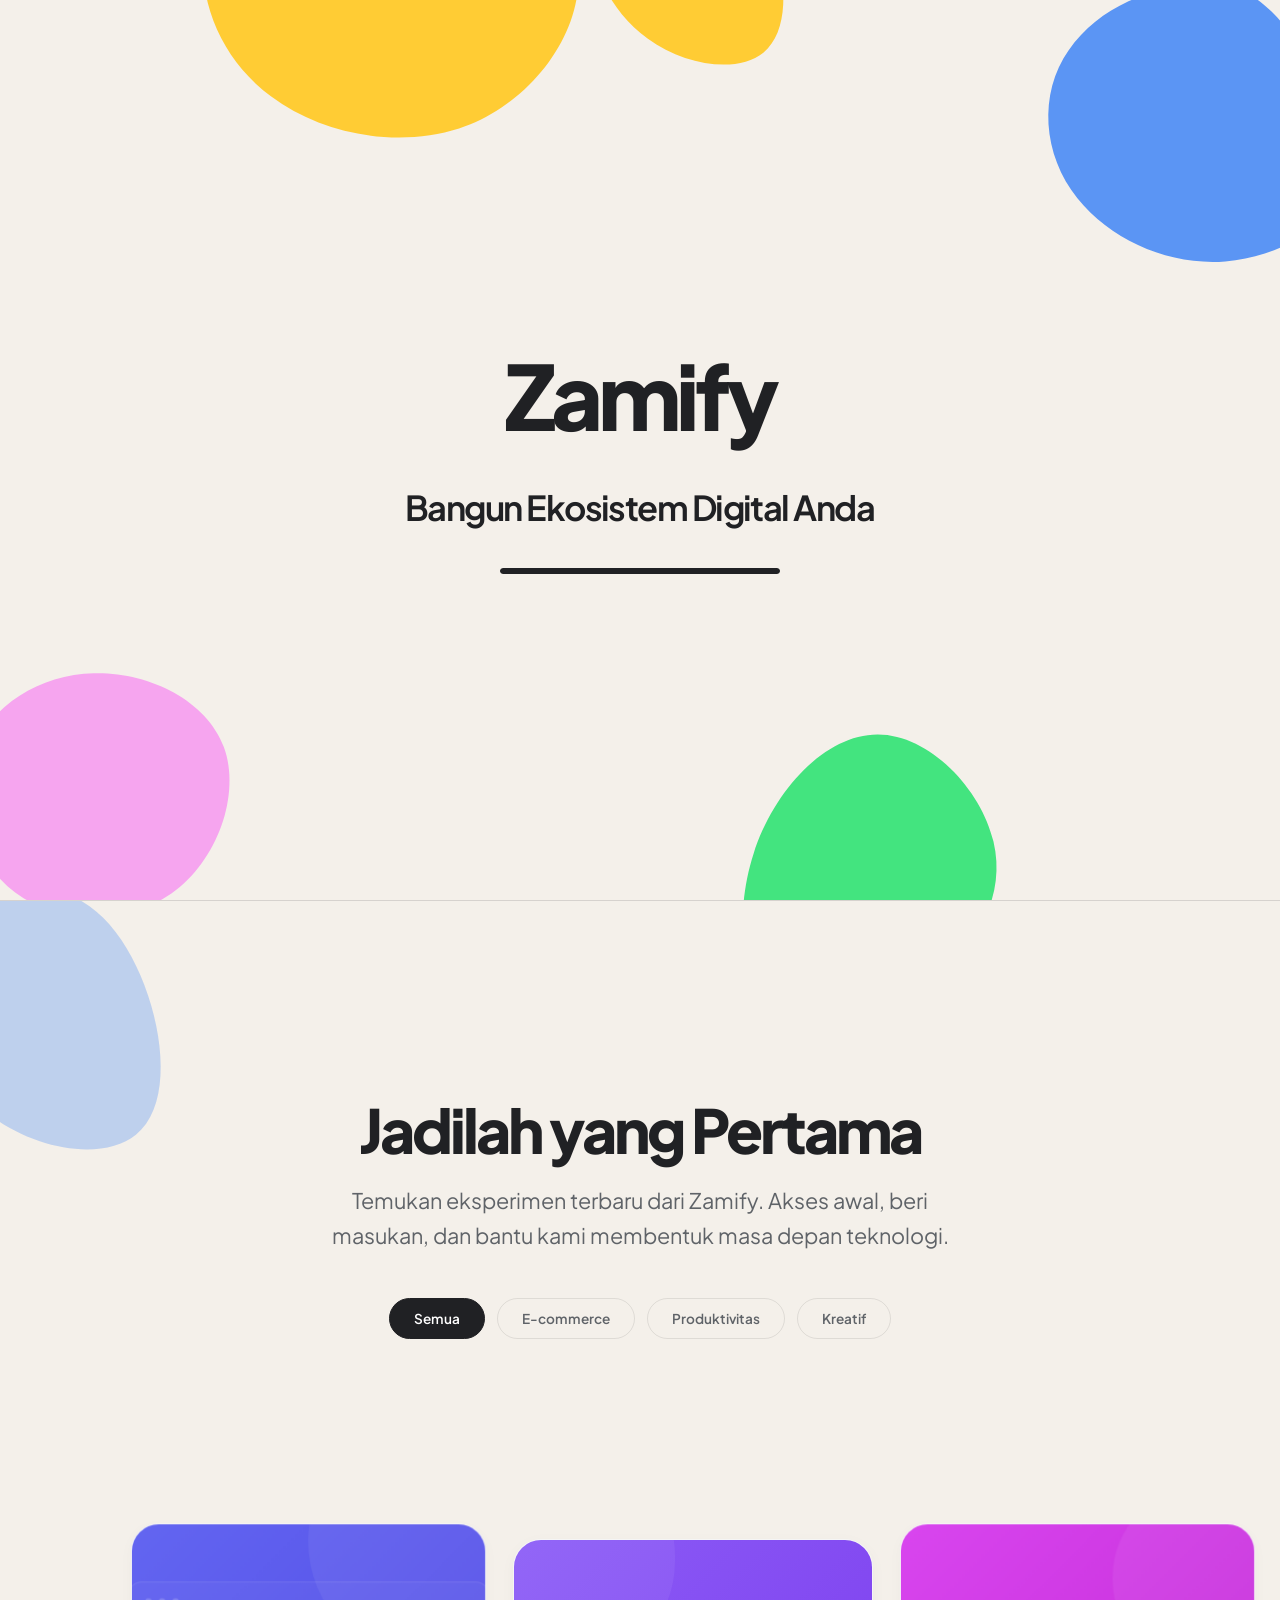
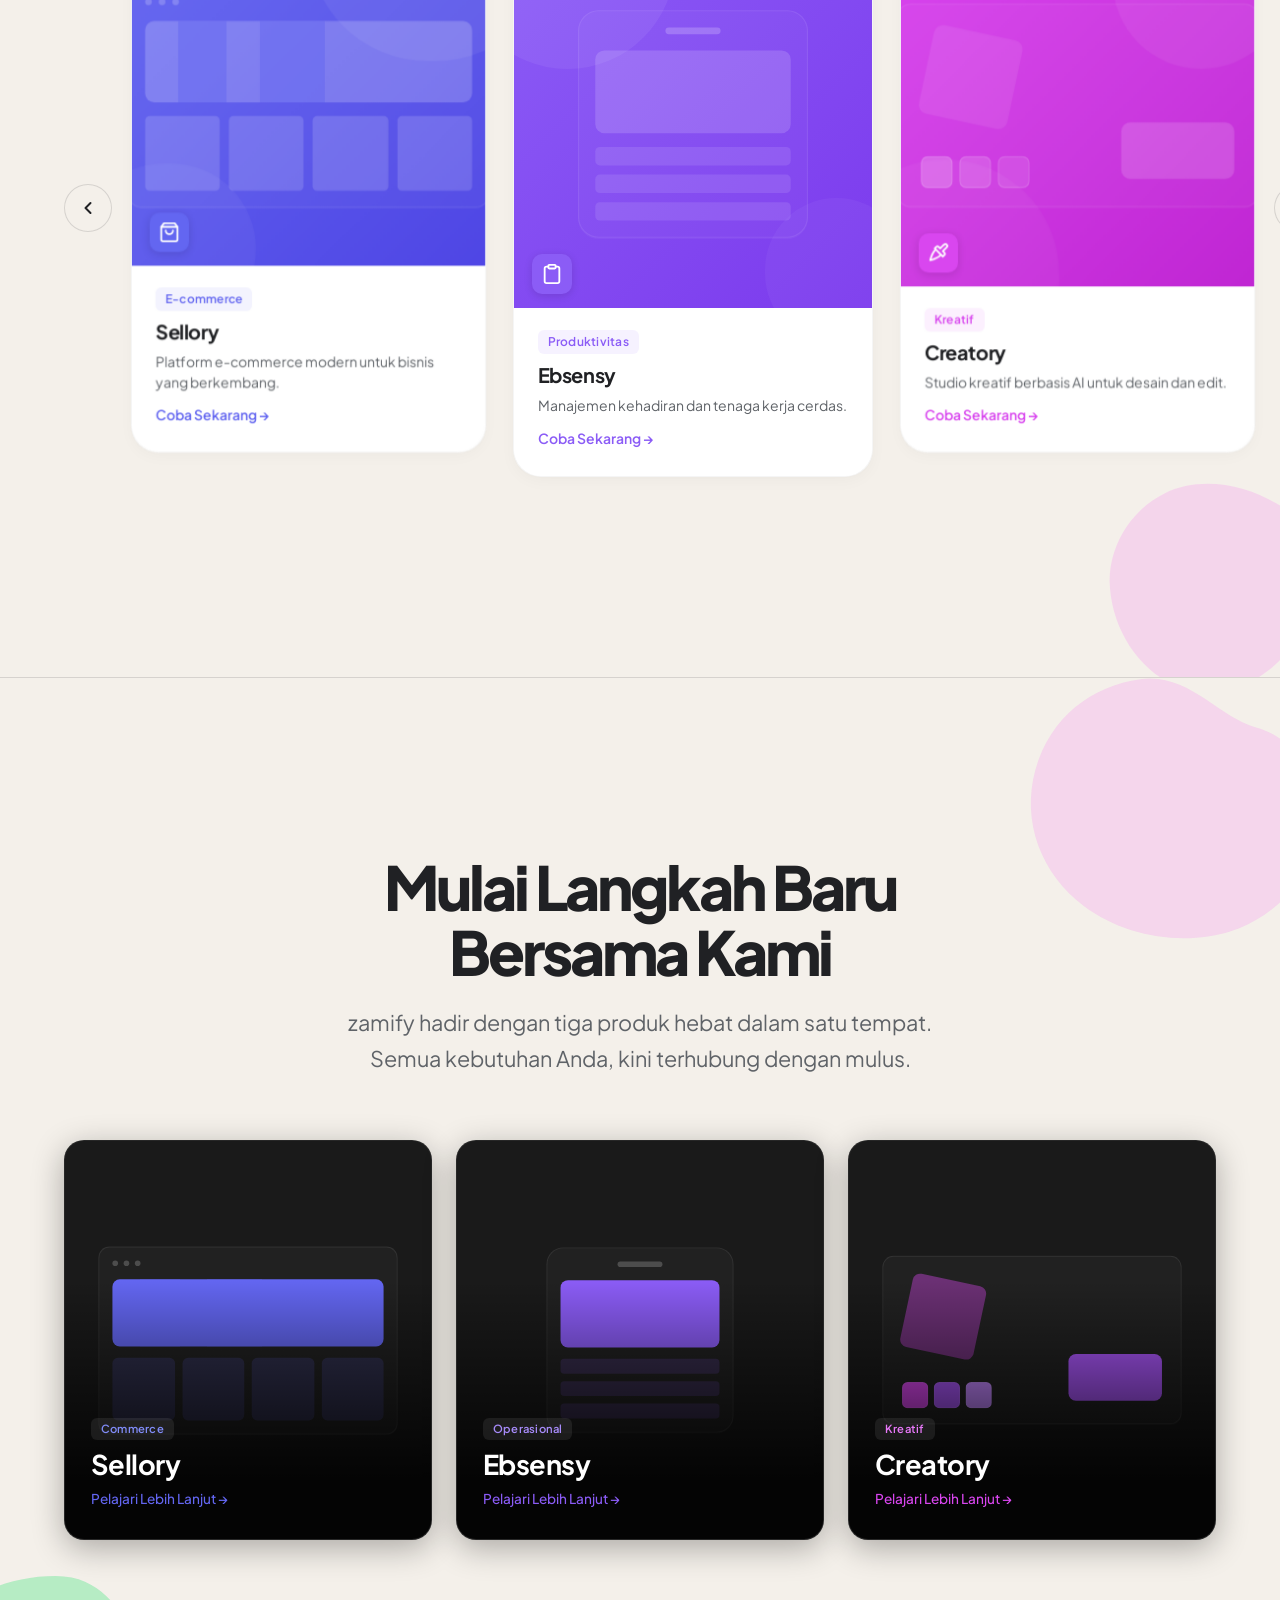
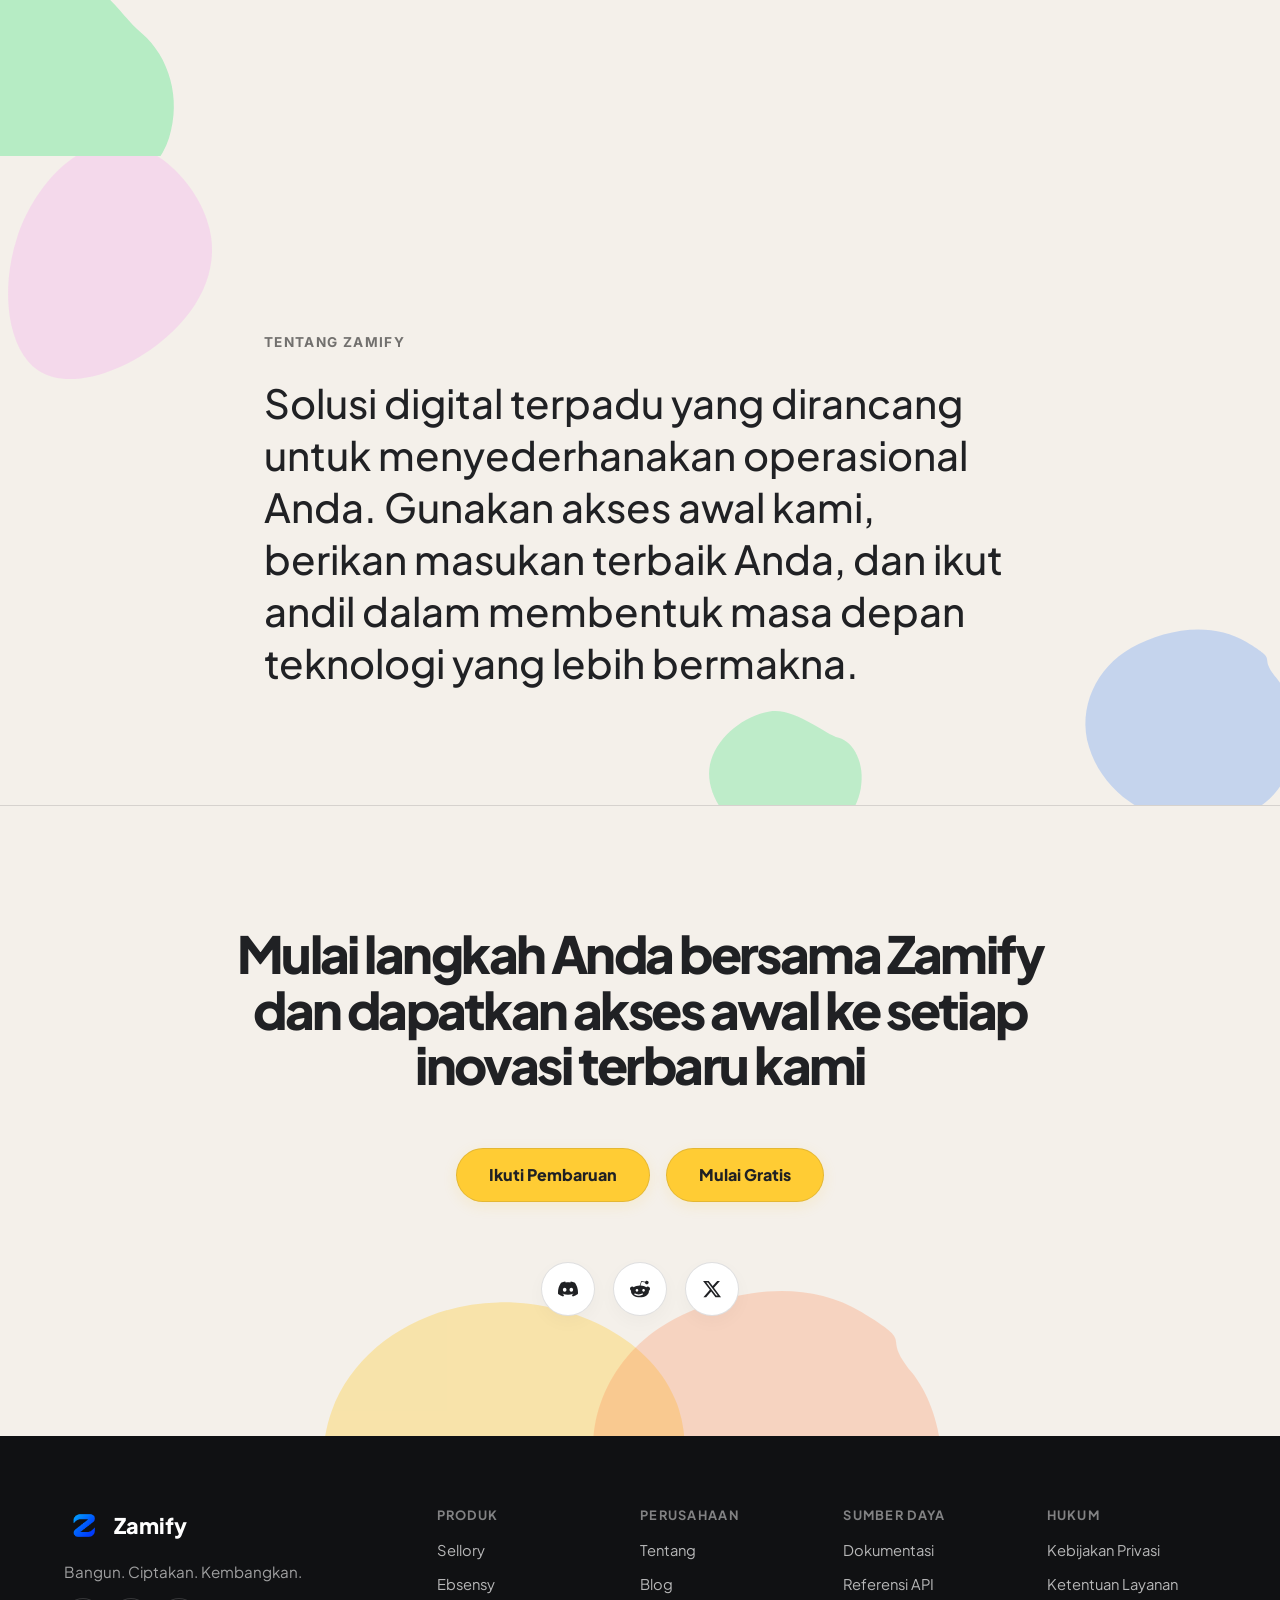
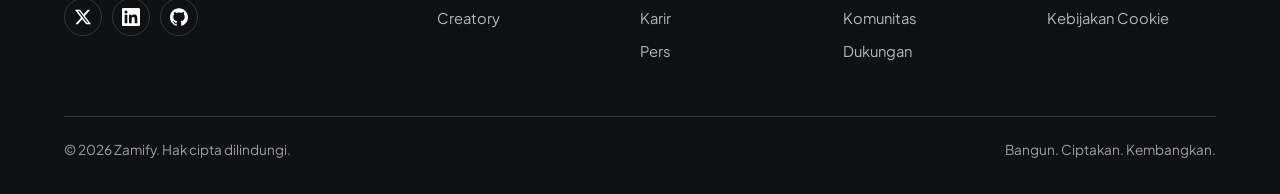
==== commit fd094370: "proses" ====
--- a/index.html
+++ b/index.html
@@ -18,10 +18,7 @@
   ═══════════════════════════════════════════ -->
   <div id="intro-screen" class="intro-screen" aria-hidden="true">
     <div class="intro-content">
-      <div class="intro-logo">
-        <img src="asset/by (2).png" alt="Zamify" class="intro-logo-mark" />
-        <span class="intro-logo-text">Zamify</span>
-      </div>
+      <span class="intro-logo-text">Zamify</span>
       <p class="intro-tagline">Bangun Ekosistem Digital Anda</p>
       <div class="intro-progress">
         <div class="intro-progress-bar"></div>
@@ -66,7 +63,7 @@
       </a>
 
       <ul class="nav-links" role="list">
-        <li><a href="#explore" class="nav-link">Jelajahi</a></li>
+        <li><a href="#experiments" class="nav-link">Jelajahi</a></li>
         <li><a href="#about" class="nav-link">Tentang</a></li>
         <li><a href="#connect" class="nav-link">Tetap Terhubung</a></li>
       </ul>
@@ -84,7 +81,7 @@
     <!-- Mobile Menu -->
     <div class="mobile-menu" id="mobile-menu" aria-hidden="true">
       <ul class="mobile-nav-links" role="list">
-        <li><a href="#explore" class="mobile-nav-link">Jelajahi</a></li>
+        <li><a href="#experiments" class="mobile-nav-link">Jelajahi</a></li>
         <li><a href="#about" class="mobile-nav-link">Tentang</a></li>
         <li><a href="#connect" class="mobile-nav-link">Tetap Terhubung</a></li>
       </ul>
@@ -218,35 +215,249 @@
   </section>
 
   <!-- ═══════════════════════════════════════════
-       LABS EXPLORE (Products & Ecosystem)
-  ═══════════════════════════════════════════ -->
-  <section id="explore" class="labs-explore" aria-labelledby="explore-title">
-    <!-- Big playful blobs -->
-    <div class="labs-blob labs-blob-yellow" aria-hidden="true">
-      <svg viewBox="-100 -100 200 200" preserveAspectRatio="xMidYMid meet">
-        <path fill="#ffcc34" d="M58,-18C65,5,58,30,42,48C26,66,0,75,-22,65C-44,55,-58,32,-60,8C-62,-16,-48,-38,-28,-48C-8,-58,18,-54,38,-42C58,-30,51,-41,58,-18Z"/>
-      </svg>
-    </div>
-    <div class="labs-blob labs-blob-blue" aria-hidden="true">
-      <svg viewBox="-100 -100 200 200" preserveAspectRatio="xMidYMid meet">
-        <path fill="#5b95f4" d="M45.3,-14C54.7,14.2,55.5,45.9,38.9,59.3C22.3,72.8,-11.8,68,-36.5,50C-61.2,32.1,-76.5,1.2,-68.9,-24.6C-61.2,-50.4,-30.6,-70.9,-6.3,-68.9C17.9,-66.8,35.9,-42.2,45.3,-14Z"/>
-      </svg>
+       EXPERIMENTS (Filterable Product Grid)
+  ═══════════════════════════════════════════ -->
+  <section class="labs-experiments" id="experiments" aria-labelledby="exp-title">
+    <div class="labs-experiments-blobs">
+      <div class="labs-blob labs-blob-exp-1" aria-hidden="true">
+        <svg viewBox="-100 -100 200 200" preserveAspectRatio="xMidYMid meet">
+          <path fill="#5b95f4" d="M45.3,-14C54.7,14.2,55.5,45.9,38.9,59.3C22.3,72.8,-11.8,68,-36.5,50C-61.2,32.1,-76.5,1.2,-68.9,-24.6C-61.2,-50.4,-30.6,-70.9,-6.3,-68.9C17.9,-66.8,35.9,-42.2,45.3,-14Z"/>
+        </svg>
+      </div>
+      <div class="labs-blob labs-blob-exp-2" aria-hidden="true">
+        <svg viewBox="-100 -100 200 200" preserveAspectRatio="xMidYMid meet">
+          <path fill="#f6a5ef" d="M58,-18C65,5,58,30,42,48C26,66,0,75,-22,65C-44,55,-58,32,-60,8C-62,-16,-48,-38,-28,-48C-8,-58,18,-54,38,-42C58,-30,51,-41,58,-18Z"/>
+        </svg>
+      </div>
     </div>
     <div class="section-container">
       <div class="labs-header">
-          <h2 id="explore-title" class="labs-headline reveal-up">
-            Mulai Langkah Baru  <span class="gradient-text">Bersama Kami</span>
-          </h2>
-          <p class="labs-subheadline reveal-up" style="--delay: 0.1s">
-            zamify hadir dengan tiga produk hebat dalam satu tempat. Semua kebutuhan Anda, kini terhubung dengan mulus.
-          </p>
-      </div>
-
-      <div class="labs-cards-grid">
+        <h2 id="exp-title" class="labs-headline reveal-up">
+          Jadilah yang <span class="gradient-text">Pertama</span>
+        </h2>
+        <p class="labs-subheadline reveal-up" style="--delay: 0.1s">
+          Temukan eksperimen terbaru dari Zamify. Akses awal, beri masukan, dan bantu kami membentuk masa depan teknologi.
+        </p>
+      </div>
+      <div class="exp-filter-bar reveal-up" style="--delay: 0.15s" role="tablist" aria-label="Filter produk">
+        <button class="exp-filter-btn active" data-filter="all" role="tab" aria-selected="true">Semua</button>
+        <button class="exp-filter-btn" data-filter="ecommerce" role="tab" aria-selected="false">E-commerce</button>
+        <button class="exp-filter-btn" data-filter="produktivitas" role="tab" aria-selected="false">Produktivitas</button>
+        <button class="exp-filter-btn" data-filter="kreatif" role="tab" aria-selected="false">Kreatif</button>
+      </div>
+    </div>
+    <div class="exp-carousel">
+      <div class="exp-carousel-content">
+        <button class="exp-arrow exp-prev" type="button" aria-label="Sebelumnya">
+          <svg width="20" height="20" viewBox="0 0 24 24" fill="none" stroke="currentColor" stroke-width="2.4" stroke-linecap="round" stroke-linejoin="round"><path d="m15 18-6-6 6-6"/></svg>
+        </button>
+        <div class="exp-track-wrap">
+          <div class="exp-track">
+            <!-- Sellory -->
+            <article class="exp-card" data-category="ecommerce" style="--accent: #6366f1; --accent-dark: #4f46e5;">
+              <div class="exp-card-preview" style="background: linear-gradient(135deg, #6366f1, #4f46e5);">
+                <div class="exp-preview-blob" style="background: rgba(255,255,255,0.06); top: -30%; right: -20%; width: 70%; height: 70%;"></div>
+                <div class="exp-preview-blob" style="background: rgba(255,255,255,0.04); bottom: -20%; left: -15%; width: 50%; height: 50%;"></div>
+                <div class="exp-mock">
+                  <div class="mock-browser">
+                    <div class="mock-browser-top"><span></span><span></span><span></span></div>
+                    <div class="mock-chart" style="background: rgba(255,255,255,0.2)"></div>
+                    <div class="mock-store-grid"><i style="background: rgba(255,255,255,0.15)"></i><i style="background: rgba(255,255,255,0.15)"></i><i style="background: rgba(255,255,255,0.15)"></i><i style="background: rgba(255,255,255,0.15)"></i></div>
+                  </div>
+                </div>
+                <div class="exp-card-logo" style="background: #6366f1;">
+                  <svg viewBox="0 0 24 24" fill="none" stroke="#fff" stroke-width="2" stroke-linecap="round" stroke-linejoin="round"><path d="M6 2L3 6v14a2 2 0 002 2h14a2 2 0 002-2V6l-3-4z"/><line x1="3" y1="6" x2="21" y2="6"/><path d="M16 10a4 4 0 01-8 0"/></svg>
+                </div>
+              </div>
+              <div class="exp-card-body">
+                <span class="exp-card-tag" style="color: #6366f1; background: rgba(99,102,241,0.08);">E-commerce</span>
+                <h3 class="exp-card-title">Sellory</h3>
+                <p class="exp-card-desc">Platform e-commerce modern untuk bisnis yang berkembang.</p>
+                <a href="#" class="exp-card-link">Coba Sekarang →</a>
+              </div>
+            </article>
+            <!-- Ebsensy -->
+            <article class="exp-card" data-category="produktivitas" style="--accent: #8b5cf6; --accent-dark: #7c3aed;">
+              <div class="exp-card-preview" style="background: linear-gradient(135deg, #8b5cf6, #7c3aed);">
+                <div class="exp-preview-blob" style="background: rgba(255,255,255,0.06); top: -25%; left: -15%; width: 60%; height: 60%;"></div>
+                <div class="exp-preview-blob" style="background: rgba(255,255,255,0.04); bottom: -10%; right: -10%; width: 40%; height: 40%;"></div>
+                <div class="exp-mock">
+                  <div class="mock-phone">
+                    <div class="mock-phone-pill"></div>
+                    <div class="mock-attendance-card" style="background: rgba(255,255,255,0.15)"></div>
+                    <div class="mock-attendance-list"><i style="background: rgba(255,255,255,0.1)"></i><i style="background: rgba(255,255,255,0.1)"></i><i style="background: rgba(255,255,255,0.1)"></i></div>
+                  </div>
+                </div>
+                <div class="exp-card-logo" style="background: #8b5cf6;">
+                  <svg viewBox="0 0 24 24" fill="none" stroke="#fff" stroke-width="2" stroke-linecap="round" stroke-linejoin="round"><path d="M16 4h2a2 2 0 012 2v14a2 2 0 01-2 2H6a2 2 0 01-2-2V6a2 2 0 012-2h2"/><rect x="8" y="2" width="8" height="4" rx="1" ry="1"/></svg>
+                </div>
+              </div>
+              <div class="exp-card-body">
+                <span class="exp-card-tag" style="color: #8b5cf6; background: rgba(139,92,246,0.08);">Produktivitas</span>
+                <h3 class="exp-card-title">Ebsensy</h3>
+                <p class="exp-card-desc">Manajemen kehadiran dan tenaga kerja cerdas.</p>
+                <a href="#" class="exp-card-link">Coba Sekarang →</a>
+              </div>
+            </article>
+            <!-- Creatory -->
+            <article class="exp-card" data-category="kreatif" style="--accent: #d946ef; --accent-dark: #c026d3;">
+              <div class="exp-card-preview" style="background: linear-gradient(135deg, #d946ef, #c026d3);">
+                <div class="exp-preview-blob" style="background: rgba(255,255,255,0.06); top: -10%; right: -10%; width: 50%; height: 50%;"></div>
+                <div class="exp-preview-blob" style="background: rgba(255,255,255,0.04); bottom: -30%; left: -20%; width: 65%; height: 65%;"></div>
+                <div class="exp-mock">
+                  <div class="mock-canvas">
+                    <div class="mock-canvas-shape shape-a" style="background: rgba(255,255,255,0.2)"></div>
+                    <div class="mock-canvas-shape shape-b" style="background: rgba(255,255,255,0.15)"></div>
+                    <div class="mock-canvas-tools"><i style="background: rgba(255,255,255,0.2)"></i><i style="background: rgba(255,255,255,0.15)"></i><i style="background: rgba(255,255,255,0.1)"></i></div>
+                  </div>
+                </div>
+                <div class="exp-card-logo" style="background: #d946ef;">
+                  <svg viewBox="0 0 24 24" fill="none" stroke="#fff" stroke-width="2" stroke-linecap="round" stroke-linejoin="round"><path d="M18.37 2.63L14 7l-1.59-1.59a2 2 0 00-2.82 0L8 7l9 9 1.59-1.59a2 2 0 000-2.82L17 10l4.37-4.37a2 2 0 000-2.82 2 2 0 00-3 0z"/><path d="M9 8c-4 4-6 12-6 12s8-2 12-6"/></svg>
+                </div>
+              </div>
+              <div class="exp-card-body">
+                <span class="exp-card-tag" style="color: #d946ef; background: rgba(217,70,239,0.08);">Kreatif</span>
+                <h3 class="exp-card-title">Creatory</h3>
+                <p class="exp-card-desc">Studio kreatif berbasis AI untuk desain dan edit.</p>
+                <a href="#" class="exp-card-link">Coba Sekarang →</a>
+              </div>
+            </article>
+            <!-- Analytix -->
+            <article class="exp-card" data-category="produktivitas" style="--accent: #0ea5e9; --accent-dark: #0284c7;">
+              <div class="exp-card-preview" style="background: linear-gradient(135deg, #0ea5e9, #0284c7);">
+                <div class="exp-preview-blob" style="background: rgba(255,255,255,0.06); top: -20%; right: -20%; width: 55%; height: 55%;"></div>
+                <div class="exp-preview-blob" style="background: rgba(255,255,255,0.04); bottom: -15%; left: -10%; width: 45%; height: 45%;"></div>
+                <div class="exp-mock">
+                  <div class="mock-analytics">
+                    <div class="mock-analytics-bar" style="height: 60%; background: rgba(255,255,255,0.2);"></div>
+                    <div class="mock-analytics-bar" style="height: 85%; background: rgba(255,255,255,0.25);"></div>
+                    <div class="mock-analytics-bar" style="height: 45%; background: rgba(255,255,255,0.2);"></div>
+                    <div class="mock-analytics-bar" style="height: 70%; background: rgba(255,255,255,0.25);"></div>
+                    <div class="mock-analytics-bar" style="height: 55%; background: rgba(255,255,255,0.2);"></div>
+                  </div>
+                </div>
+                <div class="exp-card-logo" style="background: #0ea5e9;">
+                  <svg viewBox="0 0 24 24" fill="none" stroke="#fff" stroke-width="2" stroke-linecap="round" stroke-linejoin="round"><line x1="18" y1="20" x2="18" y2="10"/><line x1="12" y1="20" x2="12" y2="4"/><line x1="6" y1="20" x2="6" y2="14"/></svg>
+                </div>
+              </div>
+              <div class="exp-card-body">
+                <span class="exp-card-tag" style="color: #0ea5e9; background: rgba(14,165,233,0.08);">Produktivitas</span>
+                <h3 class="exp-card-title">Analytix</h3>
+                <p class="exp-card-desc">Wawasan bisnis berbasis AI dan visualisasi data.</p>
+                <a href="#" class="exp-card-link">Coba Sekarang →</a>
+              </div>
+            </article>
+            <!-- Formiy -->
+            <article class="exp-card" data-category="produktivitas" style="--accent: #14b8a6; --accent-dark: #0d9488;">
+              <div class="exp-card-preview" style="background: linear-gradient(135deg, #14b8a6, #0d9488);">
+                <div class="exp-preview-blob" style="background: rgba(255,255,255,0.06); top: -15%; left: -10%; width: 50%; height: 50%;"></div>
+                <div class="exp-preview-blob" style="background: rgba(255,255,255,0.04); bottom: -25%; right: -15%; width: 60%; height: 60%;"></div>
+                <div class="exp-mock">
+                  <div class="mock-form">
+                    <div class="mock-form-field" style="background: rgba(255,255,255,0.12);"></div>
+                    <div class="mock-form-field" style="background: rgba(255,255,255,0.12); width: 75%;"></div>
+                    <div class="mock-form-field" style="background: rgba(255,255,255,0.18); width: 45%;"></div>
+                    <div class="mock-form-field" style="background: rgba(255,255,255,0.12);"></div>
+                  </div>
+                </div>
+                <div class="exp-card-logo" style="background: #14b8a6;">
+                  <svg viewBox="0 0 24 24" fill="none" stroke="#fff" stroke-width="2" stroke-linecap="round" stroke-linejoin="round"><path d="M14 2H6a2 2 0 00-2 2v16a2 2 0 002 2h12a2 2 0 002-2V8z"/><polyline points="14 2 14 8 20 8"/><line x1="8" y1="13" x2="16" y2="13"/><line x1="8" y1="17" x2="16" y2="17"/></svg>
+                </div>
+              </div>
+              <div class="exp-card-body">
+                <span class="exp-card-tag" style="color: #14b8a6; background: rgba(20,184,166,0.08);">Produktivitas</span>
+                <h3 class="exp-card-title">Formiy</h3>
+                <p class="exp-card-desc">Pembangun formulir dan survei cerdas.</p>
+                <a href="#" class="exp-card-link">Coba Sekarang →</a>
+              </div>
+            </article>
+            <!-- Pixily -->
+            <article class="exp-card" data-category="kreatif" style="--accent: #f59e0b; --accent-dark: #d97706;">
+              <div class="exp-card-preview" style="background: linear-gradient(135deg, #f59e0b, #d97706);">
+                <div class="exp-preview-blob" style="background: rgba(255,255,255,0.06); top: -10%; right: -5%; width: 40%; height: 40%;"></div>
+                <div class="exp-preview-blob" style="background: rgba(255,255,255,0.04); bottom: -20%; left: -20%; width: 55%; height: 55%;"></div>
+                <div class="exp-mock">
+                  <div class="mock-gallery">
+                    <div class="mock-gallery-item" style="background: rgba(255,255,255,0.15);"></div>
+                    <div class="mock-gallery-item" style="background: rgba(255,255,255,0.12);"></div>
+                    <div class="mock-gallery-item" style="background: rgba(255,255,255,0.15);"></div>
+                    <div class="mock-gallery-item" style="background: rgba(255,255,255,0.12);"></div>
+                  </div>
+                </div>
+                <div class="exp-card-logo" style="background: #f59e0b;">
+                  <svg viewBox="0 0 24 24" fill="none" stroke="#fff" stroke-width="2" stroke-linecap="round" stroke-linejoin="round"><rect x="3" y="3" width="18" height="18" rx="2" ry="2"/><circle cx="8.5" cy="8.5" r="1.5"/><polyline points="21 15 16 10 5 21"/></svg>
+                </div>
+              </div>
+              <div class="exp-card-body">
+                <span class="exp-card-tag" style="color: #f59e0b; background: rgba(245,158,11,0.08);">Kreatif</span>
+                <h3 class="exp-card-title">Pixily</h3>
+                <p class="exp-card-desc">Generator gambar AI dengan teks sederhana.</p>
+                <a href="#" class="exp-card-link">Coba Sekarang →</a>
+              </div>
+            </article>
+            <!-- Socialzy -->
+            <article class="exp-card" data-category="ecommerce" style="--accent: #f97316; --accent-dark: #ea580c;">
+              <div class="exp-card-preview" style="background: linear-gradient(135deg, #f97316, #ea580c);">
+                <div class="exp-preview-blob" style="background: rgba(255,255,255,0.06); top: -20%; left: -15%; width: 55%; height: 55%;"></div>
+                <div class="exp-preview-blob" style="background: rgba(255,255,255,0.04); bottom: -10%; right: -10%; width: 40%; height: 40%;"></div>
+                <div class="exp-mock">
+                  <div class="mock-feed">
+                    <div class="mock-feed-post" style="background: rgba(255,255,255,0.12);"></div>
+                    <div class="mock-feed-post" style="background: rgba(255,255,255,0.08);"></div>
+                    <div class="mock-feed-post" style="background: rgba(255,255,255,0.12); width: 65%;"></div>
+                  </div>
+                </div>
+                <div class="exp-card-logo" style="background: #f97316;">
+                  <svg viewBox="0 0 24 24" fill="none" stroke="#fff" stroke-width="2" stroke-linecap="round" stroke-linejoin="round"><circle cx="18" cy="5" r="3"/><circle cx="6" cy="12" r="3"/><circle cx="18" cy="19" r="3"/><line x1="8.59" y1="13.51" x2="15.42" y2="17.49"/><line x1="15.41" y1="6.51" x2="8.59" y2="10.49"/></svg>
+                </div>
+              </div>
+              <div class="exp-card-body">
+                <span class="exp-card-tag" style="color: #f97316; background: rgba(249,115,22,0.08);">E-commerce</span>
+                <h3 class="exp-card-title">Socialzy</h3>
+                <p class="exp-card-desc">Manajemen media sosial berbasis AI.</p>
+                <a href="#" class="exp-card-link">Coba Sekarang →</a>
+              </div>
+            </article>
+          </div>
+        </div>
+        <button class="exp-arrow exp-next" type="button" aria-label="Selanjutnya">
+          <svg width="20" height="20" viewBox="0 0 24 24" fill="none" stroke="currentColor" stroke-width="2.4" stroke-linecap="round" stroke-linejoin="round"><path d="m9 18 6-6-6-6"/></svg>
+        </button>
+      </div>
+    </div>
+  </section>
+
+  <!-- ═══════════════════════════════════════════
+       LABS EXPLORE (Products & Ecosystem)
+  ═══════════════════════════════════════════ -->
+  <!-- ═══════════════════════════════════════════
+       GRADUATION (Life beyond the Lab)
+  ═══════════════════════════════════════════ -->
+  <section class="labs-graduation" id="graduation" aria-labelledby="grad-title">
+    <div class="labs-blob labs-blob-grad-1" aria-hidden="true">
+      <svg viewBox="-100 -100 200 200" preserveAspectRatio="xMidYMid meet">
+        <path fill="#f6a5ef" d="M40,-35C58,-30,75,-10,72,12C69,34,50,55,28,62C6,69,-22,65,-42,50C-62,35,-72,10,-65,-15C-58,-40,-38,-55,-15,-58C8,-61,22,-40,40,-35Z"/>
+      </svg>
+    </div>
+    <div class="labs-blob labs-blob-grad-2" aria-hidden="true">
+      <svg viewBox="-100 -100 200 200" preserveAspectRatio="xMidYMid meet">
+        <path fill="#43e47f" d="M50,-28C65,-15,72,8,65,30C58,52,35,65,10,67C-15,69,-42,58,-58,38C-74,18,-76,-10,-62,-30C-48,-50,-24,-60,2,-60C28,-60,35,-41,50,-28Z"/>
+      </svg>
+    </div>
+    <div class="section-container">
+      <div class="labs-header">
+        <h2 id="grad-title" class="labs-headline reveal-up">
+          Mulai Langkah Baru  <span class="gradient-text">Bersama Kami</span>
+        </h2>
+        <p class="labs-subheadline reveal-up" style="--delay: 0.1s">
+          zamify hadir dengan tiga produk hebat dalam satu tempat. Semua kebutuhan Anda, kini terhubung dengan mulus.
+        </p>
+      </div>
+      <div class="grad-cards-grid">
         <!-- Sellory -->
-        <article class="labs-card reveal-up" style="--delay: 0.2s; --accent: #6366f1; --accent-secondary: #4f46e5;">
-          <div class="labs-card-visual">
-            <div class="labs-card-art sellory-art">
+        <article class="grad-card reveal-up" style="--delay: 0.2s; --accent: #6366f1; --accent-secondary: #4f46e5;">
+          <div class="grad-card-bg">
+            <div class="grad-card-art sellory-art">
               <div class="mock-browser">
                 <div class="mock-browser-top"><span></span><span></span><span></span></div>
                 <div class="mock-chart" style="background: #6366f1"></div>
@@ -254,20 +465,20 @@
               </div>
             </div>
           </div>
-          <div class="labs-card-content">
-            <span class="labs-card-tag" style="color: #818cf8; background: rgba(129,140,248,0.12);">Commerce</span>
-            <h3 class="labs-card-title">Sellory</h3>
-            <div class="labs-card-desc-wrap">
-              <p class="labs-card-desc">Platform e-commerce modern untuk bisnis yang berkembang. Luncurkan, kelola, dan tingkatkan toko online Anda dengan mudah.</p>
-            </div>
-            <a href="#" class="labs-card-link">Pelajari Lebih Lanjut &rarr;</a>
+          <div class="grad-card-overlay"></div>
+          <div class="grad-card-content">
+            <span class="grad-card-tag" style="color: #818cf8;">Commerce</span>
+            <h3 class="grad-card-title">Sellory</h3>
+            <div class="grad-card-desc-wrap">
+              <p class="grad-card-desc">Platform e-commerce modern untuk bisnis yang berkembang. Luncurkan, kelola, dan tingkatkan toko online Anda dengan mudah.</p>
+            </div>
+            <a href="#" class="grad-card-link">Pelajari Lebih Lanjut &rarr;</a>
           </div>
         </article>
-
         <!-- Ebsensy -->
-        <article class="labs-card reveal-up" style="--delay: 0.3s; --accent: #8b5cf6; --accent-secondary: #7c3aed;">
-          <div class="labs-card-visual">
-            <div class="labs-card-art ebsensy-art">
+        <article class="grad-card reveal-up" style="--delay: 0.3s; --accent: #8b5cf6; --accent-secondary: #7c3aed;">
+          <div class="grad-card-bg">
+            <div class="grad-card-art ebsensy-art">
               <div class="mock-phone">
                 <div class="mock-phone-pill"></div>
                 <div class="mock-attendance-card" style="background: #8b5cf6"></div>
@@ -275,20 +486,20 @@
               </div>
             </div>
           </div>
-          <div class="labs-card-content">
-            <span class="labs-card-tag" style="color: #a78bfa; background: rgba(167,139,250,0.12);">Operasional</span>
-            <h3 class="labs-card-title">Ebsensy</h3>
-            <div class="labs-card-desc-wrap">
-              <p class="labs-card-desc">Manajemen kehadiran dan tenaga kerja cerdas. Lacak, analisis, dan optimalkan kehadiran tim Anda.</p>
-            </div>
-            <a href="#" class="labs-card-link">Pelajari Lebih Lanjut &rarr;</a>
+          <div class="grad-card-overlay"></div>
+          <div class="grad-card-content">
+            <span class="grad-card-tag" style="color: #a78bfa;">Operasional</span>
+            <h3 class="grad-card-title">Ebsensy</h3>
+            <div class="grad-card-desc-wrap">
+              <p class="grad-card-desc">Manajemen kehadiran dan tenaga kerja cerdas. Lacak, analisis, dan optimalkan kehadiran tim Anda.</p>
+            </div>
+            <a href="#" class="grad-card-link">Pelajari Lebih Lanjut &rarr;</a>
           </div>
         </article>
-
         <!-- Creatory -->
-        <article class="labs-card reveal-up" style="--delay: 0.4s; --accent: #d946ef; --accent-secondary: #c026d3;">
-          <div class="labs-card-visual">
-            <div class="labs-card-art creatory-art">
+        <article class="grad-card reveal-up" style="--delay: 0.4s; --accent: #d946ef; --accent-secondary: #c026d3;">
+          <div class="grad-card-bg">
+            <div class="grad-card-art creatory-art">
               <div class="mock-canvas">
                 <div class="mock-canvas-shape shape-a" style="background: #d946ef"></div>
                 <div class="mock-canvas-shape shape-b" style="background: #a855f7"></div>
@@ -296,13 +507,14 @@
               </div>
             </div>
           </div>
-          <div class="labs-card-content">
-            <span class="labs-card-tag" style="color: #e879f9; background: rgba(232,121,249,0.12);">Kreatif</span>
-            <h3 class="labs-card-title">Creatory</h3>
-            <div class="labs-card-desc-wrap">
-              <p class="labs-card-desc">Desain, edit, dan buat dengan mudah. Studio kreatif hebat yang dilengkapi alat berbasis AI.</p>
-            </div>
-            <a href="#" class="labs-card-link">Pelajari Lebih Lanjut &rarr;</a>
+          <div class="grad-card-overlay"></div>
+          <div class="grad-card-content">
+            <span class="grad-card-tag" style="color: #e879f9;">Kreatif</span>
+            <h3 class="grad-card-title">Creatory</h3>
+            <div class="grad-card-desc-wrap">
+              <p class="grad-card-desc">Desain, edit, dan buat dengan mudah. Studio kreatif hebat yang dilengkapi alat berbasis AI.</p>
+            </div>
+            <a href="#" class="grad-card-link">Pelajari Lebih Lanjut &rarr;</a>
           </div>
         </article>
       </div>
--- a/style.css
+++ b/style.css
@@ -141,7 +141,6 @@
   flex-direction: column;
   align-items: center;
   gap: 16px;
-  animation: introReveal 0.6s var(--ease) 0.12s both;
 }
 
 .intro-logo {
@@ -185,6 +184,7 @@
   color: var(--ink);
   background: none;
   -webkit-text-fill-color: currentColor;
+  animation: introReveal 0.6s var(--ease) 0.12s both;
 }
 
 .intro-tagline {
@@ -192,6 +192,7 @@
   font-size: clamp(1.2rem, 2.8vw, 2.15rem);
   font-weight: 650;
   letter-spacing: -0.045em;
+  animation: introReveal 0.6s var(--ease) 0.4s both;
 }
 
 .intro-progress {
@@ -208,15 +209,20 @@
   width: 0;
   border-radius: inherit;
   background: var(--ink);
-  animation: introProgress 1.15s var(--ease) 0.35s forwards;
+  animation: introProgress 2.5s var(--ease) 0.4s forwards;
 }
 
 .intro-bg-blob {
   position: absolute;
   z-index: 1;
-  opacity: 1;
-  animation: blobFloat 8s ease-in-out infinite alternate;
-}
+  opacity: 0;
+  animation: blobAppear 0.8s var(--ease) forwards, blobFloat 8s ease-in-out infinite alternate;
+}
+.intro-blob-top-left { animation-delay: 0s, 0.8s; }
+.intro-blob-top-right { animation-delay: 0.15s, 0.95s; }
+.intro-blob-1 { animation-delay: 0.3s, 1.1s; }
+.intro-blob-2 { animation-delay: 0.45s, 1.25s; }
+.intro-blob-3 { animation-delay: 0.6s, 1.4s; }
 
 .intro-blob-1 {
   width: 34vw;
@@ -251,6 +257,11 @@
 
 @keyframes introProgress {
   to { width: 100%; }
+}
+
+@keyframes blobAppear {
+  from { opacity: 0; transform: scale(0.6); }
+  to   { opacity: 1; transform: scale(1); }
 }
 
 @keyframes blobFloat {
@@ -1101,7 +1112,7 @@
   position: relative;
   z-index: 1;
   max-width: 640px;
-  margin: 0 auto 48px;
+  margin: 0 auto 56px;
   text-align: center;
 }
 
@@ -1111,7 +1122,7 @@
   font-weight: 800;
   letter-spacing: -0.05em;
   line-height: 1.08;
-  margin-bottom: 16px;
+  margin-bottom: 20px;
 }
 
 .labs-subheadline {
@@ -1119,7 +1130,7 @@
   margin: 0 auto;
   color: var(--muted);
   font-size: clamp(1.05rem, 1.8vw, 1.35rem);
-  line-height: 1.5;
+  line-height: 1.65;
 }
 
 .labs-cards-grid {
@@ -1434,8 +1445,8 @@
 .labs-about-blob-3 {
   width: min(18vw, 220px);
   aspect-ratio: 1;
-  top: 40%;
-  left: 40%;
+  bottom: -12%;
+  right: 30%;
   animation-delay: -7s;
 }
 .labs-about-container {
@@ -1458,6 +1469,520 @@
   font-weight: 500;
 }
 
+/* ── Experiments (Filterable Product Grid) ── */
+.labs-experiments {
+  position: relative;
+  background: var(--paper);
+  padding: 100px 24px 120px;
+  border-top: 1px solid var(--line);
+}
+
+.labs-experiments-blobs {
+  position: absolute;
+  inset: 0;
+  overflow: hidden;
+  pointer-events: none;
+  z-index: 0;
+}
+
+.labs-experiments .section-container {
+  padding-bottom: 48px;
+}
+
+.labs-blob-exp-1 {
+  width: min(32vw, 380px);
+  height: min(32vw, 380px);
+  top: -5%;
+  left: -10%;
+}
+.labs-blob-exp-2 {
+  width: min(28vw, 340px);
+  height: min(28vw, 340px);
+  bottom: -5%;
+  right: -8%;
+  animation-delay: -5s;
+}
+
+.exp-filter-bar {
+  position: relative;
+  z-index: 1;
+  display: flex;
+  justify-content: center;
+  flex-wrap: wrap;
+  gap: 12px;
+  margin-top: -12px;
+  margin-bottom: 56px;
+}
+
+.exp-filter-btn {
+  padding: 9px 24px;
+  border-radius: 999px;
+  font-size: 0.85rem;
+  font-weight: 600;
+  color: var(--muted);
+  background: transparent;
+  border: 1px solid rgba(32,33,36,0.1);
+  cursor: pointer;
+  transition: all 0.3s var(--ease);
+  font-family: inherit;
+}
+
+.exp-filter-btn:hover {
+  color: var(--ink);
+  border-color: rgba(32,33,36,0.2);
+  background: rgba(32,33,36,0.03);
+}
+
+.exp-filter-btn.active {
+  color: #fff;
+  background: var(--ink);
+  border-color: var(--ink);
+}
+
+.exp-carousel {
+  position: relative;
+  z-index: 1;
+  width: 100%;
+  padding: 48px 0 80px;
+  margin-top: 48px;
+}
+
+.exp-carousel-content {
+  max-width: 1200px;
+  margin: 0 auto;
+  padding: 0 24px;
+  display: flex;
+  align-items: center;
+  gap: 16px;
+}
+
+.exp-arrow {
+  flex-shrink: 0;
+  width: 48px;
+  height: 48px;
+  border-radius: 50%;
+  border: 1.5px solid var(--line);
+  background: var(--paper);
+  color: var(--ink);
+  display: grid;
+  place-items: center;
+  cursor: pointer;
+  transition: all 0.25s var(--ease);
+}
+
+.exp-arrow:hover {
+  background: var(--ink);
+  color: #fff;
+  border-color: var(--ink);
+}
+
+.exp-track-wrap {
+  flex: 1;
+  overflow: visible;
+  cursor: grab;
+  user-select: none;
+}
+
+.exp-track-wrap.dragging {
+  cursor: grabbing;
+}
+
+.exp-track {
+  display: flex;
+  gap: 24px;
+  transition: transform 0.1s ease;
+  transform-style: preserve-3d;
+  will-change: transform;
+  align-items: stretch;
+}
+
+.exp-track.no-transition {
+  transition: none;
+}
+
+.exp-card {
+  flex-shrink: 0;
+  width: min(400px, calc((100% - 48px) / 3));
+  position: relative;
+  border-radius: 28px;
+  background: #fff;
+  color: var(--ink);
+  border: 1px solid rgba(16,16,20,0.04);
+  box-shadow: 0 4px 16px rgba(16,16,20,0.03), 0 1px 4px rgba(16,16,20,0.02);
+  transition: box-shadow 0.35s var(--ease);
+  overflow: visible;
+  display: flex;
+  flex-direction: column;
+}
+
+.exp-card.hidden { display: none; }
+
+.exp-card:hover {
+  box-shadow: 0 12px 40px rgba(16,16,20,0.05), 0 1px 4px rgba(16,16,20,0.02);
+}
+
+/* ── Card Preview Area (65% of card) ── */
+.exp-card-preview {
+  position: relative;
+  border-radius: 27px 27px 0 0;
+  overflow: hidden;
+  flex: 1 0 auto;
+  min-height: 240px;
+  display: flex;
+  align-items: center;
+  justify-content: center;
+}
+
+.exp-card-logo {
+  position: absolute;
+  bottom: 14px;
+  left: 18px;
+  z-index: 3;
+  width: 40px;
+  height: 40px;
+  border-radius: 10px;
+  display: grid;
+  place-items: center;
+  box-shadow: 0 2px 8px rgba(0,0,0,0.12);
+}
+
+.exp-card-logo svg {
+  width: 22px;
+  height: 22px;
+}
+
+.exp-preview-blob {
+  position: absolute;
+  border-radius: 999px;
+  pointer-events: none;
+}
+
+.exp-mock {
+  position: relative;
+  z-index: 1;
+  display: flex;
+  align-items: center;
+  justify-content: center;
+  width: 100%;
+  padding: 0 20px;
+}
+
+/* Make existing mockup elements work inside card preview */
+.exp-card-preview .mock-browser,
+.exp-card-preview .mock-phone,
+.exp-card-preview .mock-canvas {
+  --mock-bg: rgba(255,255,255,0.08);
+  --mock-border: rgba(255,255,255,0.15);
+  transform: scale(1.15);
+  transform-origin: center;
+}
+
+.exp-card-preview .mock-browser-top span,
+.exp-card-preview .mock-phone-pill {
+  background: rgba(255,255,255,0.2);
+}
+
+.exp-card-preview .mock-chart::after {
+  border-color: rgba(255,255,255,0.3);
+}
+
+.exp-card-preview .mock-store-grid i {
+  background: rgba(255,255,255,0.12);
+  border-radius: 4px;
+}
+
+.exp-card-preview .mock-attendance-list i {
+  background: rgba(255,255,255,0.08);
+}
+
+.exp-card-preview .mock-canvas-tools i {
+  background: rgba(255,255,255,0.08);
+  border-color: rgba(255,255,255,0.15);
+}
+
+/* ── New mockup styles for products without existing mocks ── */
+.exp-card-preview .mock-analytics,
+.exp-card-preview .mock-form,
+.exp-card-preview .mock-gallery,
+.exp-card-preview .mock-feed {
+  transform: scale(1.15);
+  transform-origin: center;
+}
+
+.mock-analytics {
+  display: flex;
+  align-items: flex-end;
+  gap: 8px;
+  width: 100%;
+  max-width: 180px;
+  height: 100px;
+  padding: 8px 0;
+}
+
+.mock-analytics-bar {
+  flex: 1;
+  border-radius: 4px 4px 0 0;
+  min-height: 16px;
+}
+
+.mock-form {
+  display: flex;
+  flex-direction: column;
+  gap: 10px;
+  width: 100%;
+  max-width: 180px;
+}
+
+.mock-form-field {
+  height: 14px;
+  border-radius: 4px;
+}
+
+.mock-gallery {
+  display: grid;
+  grid-template-columns: 1fr 1fr;
+  gap: 8px;
+  width: 100%;
+  max-width: 180px;
+}
+
+.mock-gallery-item {
+  aspect-ratio: 1;
+  border-radius: 8px;
+}
+
+.mock-gallery-item:first-child {
+  grid-column: 1 / -1;
+}
+
+.mock-feed {
+  display: flex;
+  flex-direction: column;
+  gap: 10px;
+  width: 100%;
+  max-width: 180px;
+}
+
+.mock-feed-post {
+  height: 20px;
+  border-radius: 6px;
+}
+
+/* ── Card Body Area (35% of card) ── */
+.exp-card-body {
+  position: relative;
+  z-index: 1;
+  padding: 22px 24px 26px;
+  display: flex;
+  flex-direction: column;
+  gap: 8px;
+  background: #fff;
+  border-radius: 0 0 28px 28px;
+}
+
+.exp-card-tag {
+  display: inline-flex;
+  width: fit-content;
+  align-items: center;
+  height: 24px;
+  padding: 0 10px;
+  border-radius: 6px;
+  font-size: 0.75rem;
+  font-weight: 600;
+  letter-spacing: 0.02em;
+}
+
+.exp-card-title {
+  color: var(--ink);
+  font-size: 1.25rem;
+  font-weight: 700;
+  letter-spacing: -0.02em;
+  line-height: 1.25;
+}
+
+.exp-card-desc {
+  color: var(--muted);
+  font-size: 0.875rem;
+  line-height: 1.5;
+  display: -webkit-box;
+  -webkit-line-clamp: 2;
+  -webkit-box-orient: vertical;
+  overflow: hidden;
+}
+
+.exp-card-link {
+  color: var(--accent, #5b95f4);
+  font-weight: 600;
+  font-size: 0.875rem;
+  display: inline-flex;
+  align-items: center;
+  gap: 6px;
+  transition: gap 0.18s var(--ease);
+  margin-top: 4px;
+}
+
+.exp-card-link:hover {
+  gap: 10px;
+}
+
+/* ── Graduation (Life beyond the Lab) ── */
+.labs-graduation {
+  position: relative;
+  overflow: hidden;
+  background: var(--paper);
+  padding: 80px 24px 120px;
+  border-top: 1px solid var(--line);
+}
+
+.labs-blob-grad-1 {
+  width: min(35vw, 420px);
+  height: min(35vw, 420px);
+  top: -8%;
+  right: -8%;
+}
+.labs-blob-grad-2 {
+  width: min(30vw, 360px);
+  height: min(30vw, 360px);
+  bottom: -10%;
+  left: -10%;
+  animation-delay: -4s;
+}
+
+.grad-cards-grid {
+  position: relative;
+  z-index: 1;
+  display: grid;
+  grid-template-columns: repeat(3, 1fr);
+  gap: 24px;
+  margin-top: 64px;
+}
+
+.grad-card {
+  position: relative;
+  border-radius: 20px;
+  overflow: hidden;
+  min-height: 400px;
+  display: flex;
+  flex-direction: column;
+  justify-content: flex-end;
+  background: #1a1a1a;
+  border: 1px solid rgba(255,255,255,0.06);
+  box-shadow: 0 8px 32px rgba(0,0,0,0.3);
+  transition: transform 0.4s var(--ease), box-shadow 0.4s var(--ease);
+}
+
+.grad-card:hover {
+  transform: translateY(-6px) scale(1.01);
+  box-shadow: 0 20px 56px rgba(0,0,0,0.4);
+}
+
+.grad-card-bg {
+  position: absolute;
+  inset: 0;
+  z-index: 1;
+  display: grid;
+  place-items: center;
+  overflow: hidden;
+}
+
+.grad-card-art {
+  width: 100%;
+  height: 100%;
+  display: grid;
+  place-items: center;
+  transform: scale(0.85);
+  transition: transform 0.5s var(--ease);
+}
+
+.grad-card:hover .grad-card-art {
+  transform: scale(0.9);
+}
+
+.grad-card-overlay {
+  position: absolute;
+  inset: 0;
+  z-index: 2;
+  background: linear-gradient(180deg, transparent 35%, rgba(0,0,0,0.85) 85%);
+}
+
+.grad-card-content {
+  position: relative;
+  z-index: 3;
+  padding: 28px 26px 30px;
+  display: flex;
+  flex-direction: column;
+}
+
+.grad-card-tag {
+  display: inline-flex;
+  width: fit-content;
+  align-items: center;
+  height: 22px;
+  padding: 0 10px;
+  border-radius: 6px;
+  font-size: 0.7rem;
+  font-weight: 600;
+  letter-spacing: 0.02em;
+  background: rgba(255,255,255,0.08);
+  color: rgba(255,255,255,0.85);
+  margin-bottom: 8px;
+}
+
+.grad-card-title {
+  color: #fff;
+  font-size: 1.7rem;
+  font-weight: 700;
+  letter-spacing: -0.02em;
+  line-height: 1.2;
+  margin-bottom: 8px;
+}
+
+.grad-card-desc-wrap {
+  display: grid;
+  grid-template-rows: 0fr;
+  transition: grid-template-rows 0.5s ease;
+}
+
+.grad-card:hover .grad-card-desc-wrap {
+  grid-template-rows: 1fr;
+}
+
+.grad-card-desc {
+  overflow: hidden;
+  min-height: 0;
+  color: rgba(255,255,255,0.6);
+  font-size: 0.88rem;
+  line-height: 1.55;
+}
+
+.grad-card-link {
+  color: var(--accent, #87a9ff);
+  font-weight: 500;
+  font-size: 0.85rem;
+  display: inline-flex;
+  align-items: center;
+  gap: 6px;
+  transition: opacity 0.2s var(--ease), gap 0.2s var(--ease);
+  margin-top: auto;
+}
+
+.grad-card-link:hover {
+  opacity: 0.8;
+  gap: 10px;
+}
+
+.grad-card .mock-browser,
+.grad-card .mock-phone,
+.grad-card .mock-canvas {
+  transform: scale(1.1);
+}
+
+.grad-card:hover .mock-browser,
+.grad-card:hover .mock-phone,
+.grad-card:hover .mock-canvas {
+  transform: scale(1.15);
+}
+
 /* Footer Base */
 .footer {
   position: relative;
@@ -1609,6 +2134,15 @@
     gap: 32px;
   }
 
+  .grad-cards-grid {
+    grid-template-columns: 1fr;
+    gap: 32px;
+  }
+
+  .exp-card {
+    width: min(400px, calc((100% - 24px) / 2));
+  }
+
   .footer-top {
     grid-template-columns: repeat(2, 1fr);
   }
@@ -1711,6 +2245,15 @@
   .labs-cards-grid {
     grid-template-columns: 1fr;
     gap: 32px;
+  }
+
+  .grad-cards-grid {
+    grid-template-columns: 1fr;
+    gap: 32px;
+  }
+
+  .exp-card {
+    width: 100%;
   }
 
   .labs-connect-actions {
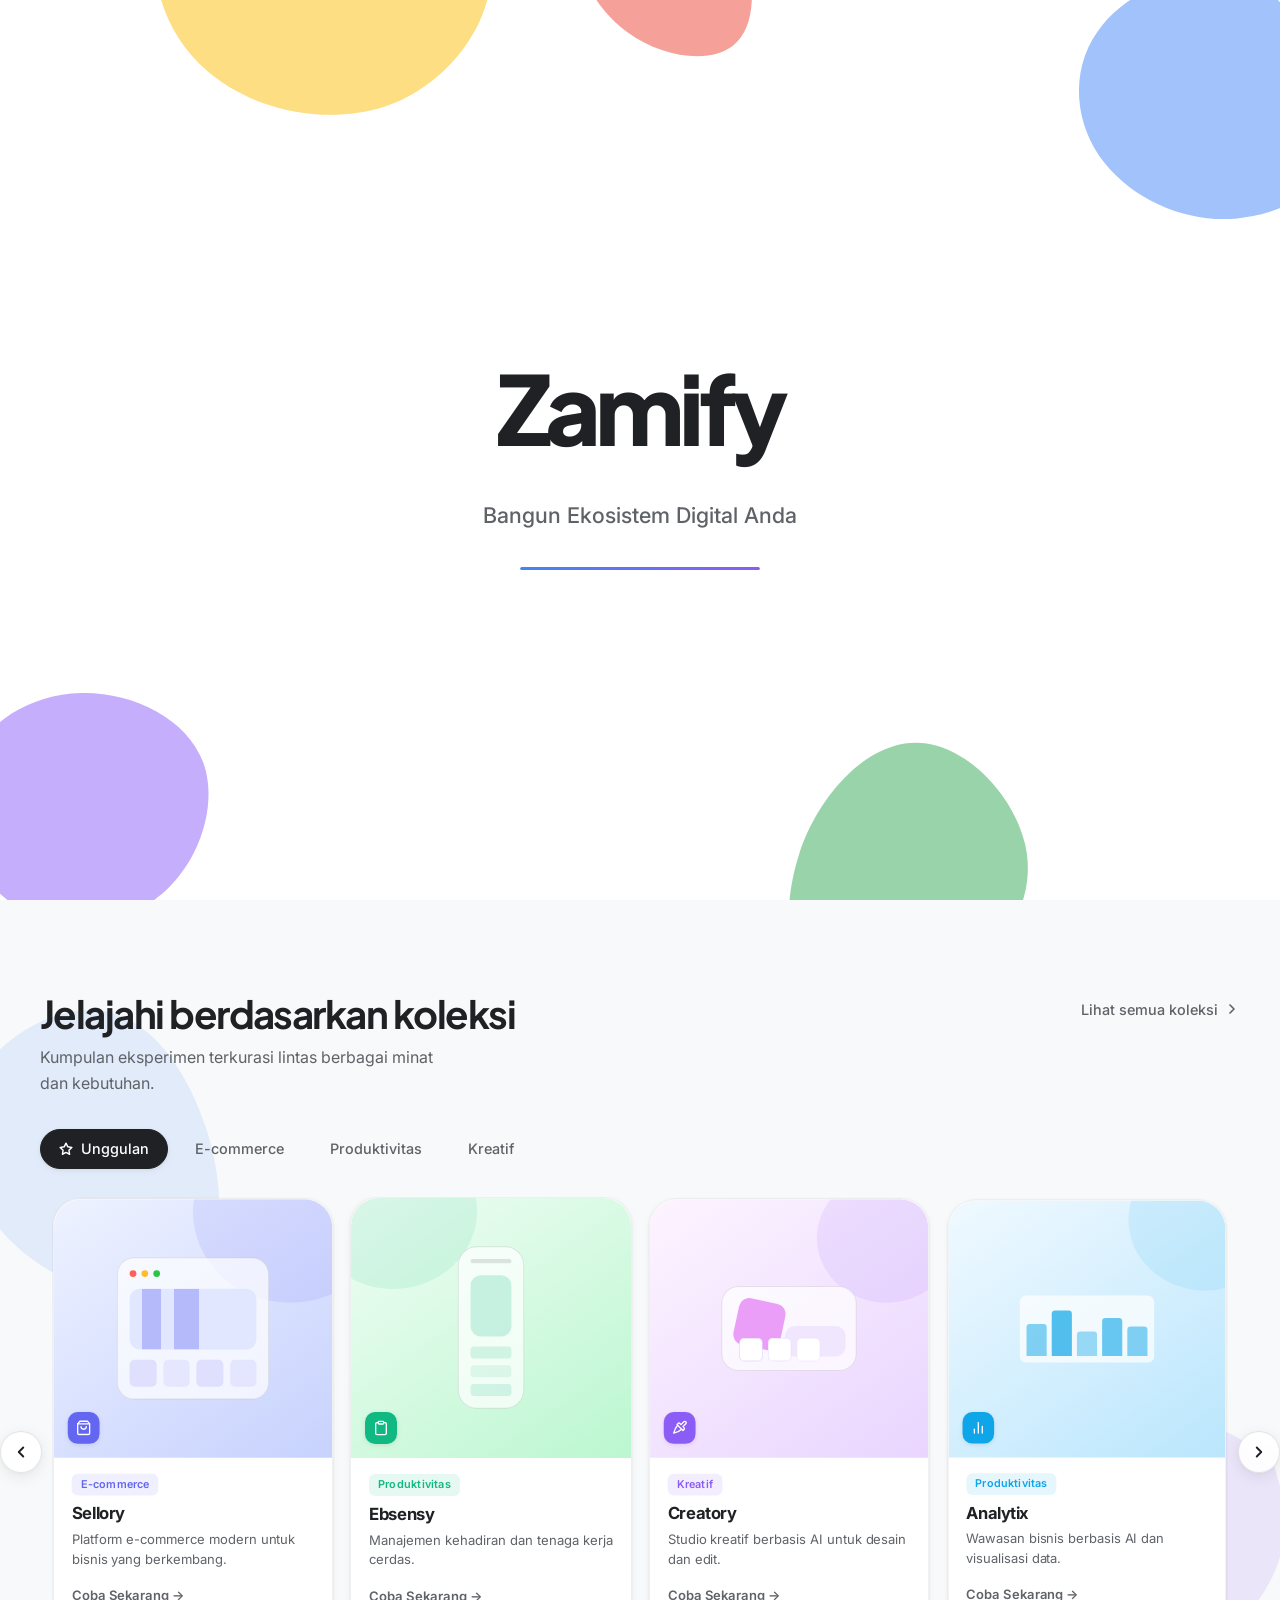
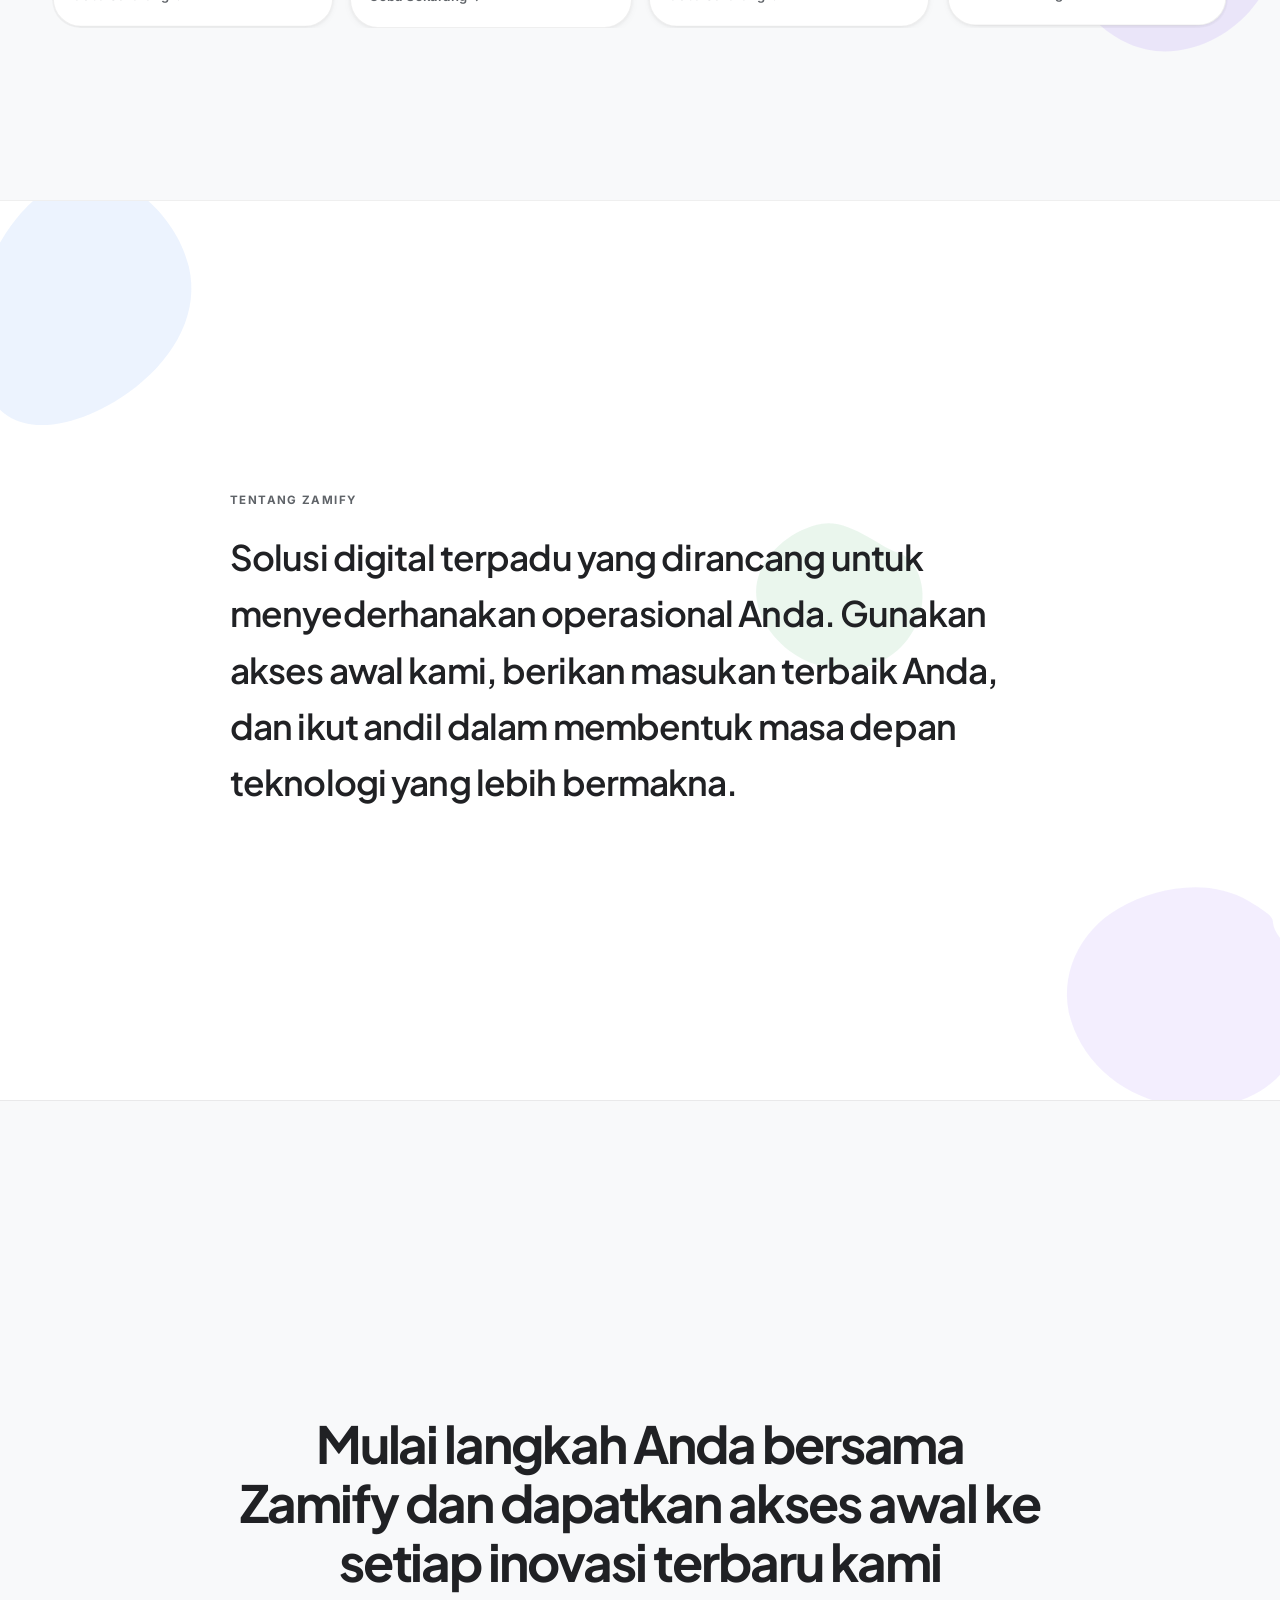
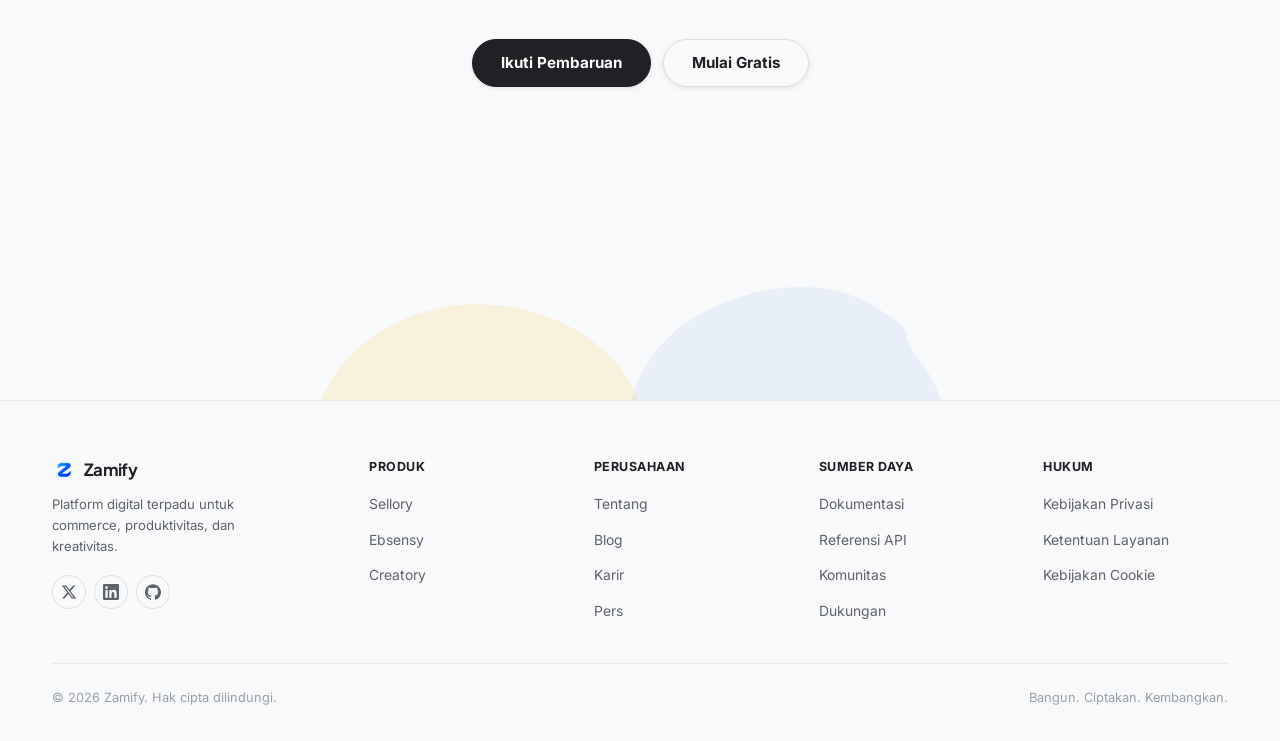
==== commit 6f851907: "proses02" ====
--- a/index.html
+++ b/index.html
@@ -4,7 +4,7 @@
   <meta charset="UTF-8" />
   <meta name="viewport" content="width=device-width, initial-scale=1.0" />
   <meta name="description" content="Ekosistem Zamify — Satu platform terpadu untuk commerce, produktivitas, dan kreativitas. Jelajahi Sellory, Ebsensy, dan Creatory." />
-  <meta name="theme-color" content="#0a0a14" />
+  <meta name="theme-color" content="#ffffff" />
   <title>Zamify — Bangun Ekosistem Digital Anda</title>
   <link rel="preconnect" href="https://fonts.googleapis.com" />
   <link rel="preconnect" href="https://fonts.gstatic.com" crossorigin />
@@ -26,27 +26,27 @@
     </div>
     <div class="intro-bg-blob intro-blob-top-left">
       <svg viewBox="-100 -100 200 200" preserveAspectRatio="xMidYMid meet">
-        <path fill="#ffcc34" d="M40,-35C58,-30,75,-10,72,12C69,34,50,55,28,62C6,69,-22,65,-42,50C-62,35,-72,10,-65,-15C-58,-40,-38,-55,-15,-58C8,-61,22,-40,40,-35Z"/>
+        <path fill="#fbbc04" d="M40,-35C58,-30,75,-10,72,12C69,34,50,55,28,62C6,69,-22,65,-42,50C-62,35,-72,10,-65,-15C-58,-40,-38,-55,-15,-58C8,-61,22,-40,40,-35Z"/>
       </svg>
     </div>
     <div class="intro-bg-blob intro-blob-top-right">
       <svg viewBox="-100 -100 200 200" preserveAspectRatio="xMidYMid meet">
-        <path fill="#5b95f4" d="M50,-28C65,-15,72,8,65,30C58,52,35,65,10,67C-15,69,-42,58,-58,38C-74,18,-76,-10,-62,-30C-48,-50,-24,-60,2,-60C28,-60,35,-41,50,-28Z"/>
+        <path fill="#4285f4" d="M50,-28C65,-15,72,8,65,30C58,52,35,65,10,67C-15,69,-42,58,-58,38C-74,18,-76,-10,-62,-30C-48,-50,-24,-60,2,-60C28,-60,35,-41,50,-28Z"/>
       </svg>
     </div>
     <div class="intro-bg-blob intro-blob-1">
       <svg viewBox="-100 -100 200 200" preserveAspectRatio="xMidYMid meet">
-        <path fill="#f6a5ef" d="M61.7,-17.3C69.7,4.5,58.8,35.2,37.6,50.1C16.5,65.1,-14.8,64.3,-34.2,49.6C-53.6,34.9,-61.1,6.3,-53.4,-15.1C-45.7,-36.4,-22.9,-50.6,2,-51.2C26.9,-51.8,53.7,-39,61.7,-17.3Z"/>
+        <path fill="#8b5cf6" d="M61.7,-17.3C69.7,4.5,58.8,35.2,37.6,50.1C16.5,65.1,-14.8,64.3,-34.2,49.6C-53.6,34.9,-61.1,6.3,-53.4,-15.1C-45.7,-36.4,-22.9,-50.6,2,-51.2C26.9,-51.8,53.7,-39,61.7,-17.3Z"/>
       </svg>
     </div>
     <div class="intro-bg-blob intro-blob-2">
       <svg viewBox="-100 -100 200 200" preserveAspectRatio="xMidYMid meet">
-        <path fill="#43e47f" d="M52,-23.4C57.6,0.2,45.5,23,24.5,39.7C3.6,56.3,-26.2,66.6,-43.2,55.3C-60.2,43.9,-64.4,10.8,-55.1,-18C-45.8,-46.7,-22.9,-71.2,0.2,-71.2C23.2,-71.3,46.5,-47,52,-23.4Z"/>
+        <path fill="#34a853" d="M52,-23.4C57.6,0.2,45.5,23,24.5,39.7C3.6,56.3,-26.2,66.6,-43.2,55.3C-60.2,43.9,-64.4,10.8,-55.1,-18C-45.8,-46.7,-22.9,-71.2,0.2,-71.2C23.2,-71.3,46.5,-47,52,-23.4Z"/>
       </svg>
     </div>
     <div class="intro-bg-blob intro-blob-3">
       <svg viewBox="-100 -100 200 200" preserveAspectRatio="xMidYMid meet">
-        <path fill="#ffcc34" d="M45.3,-14C54.7,14.2,55.5,45.9,38.9,59.3C22.3,72.8,-11.8,68,-36.5,50C-61.2,32.1,-76.5,1.2,-68.9,-24.6C-61.2,-50.4,-30.6,-70.9,-6.3,-68.9C17.9,-66.8,35.9,-42.2,45.3,-14Z"/>
+        <path fill="#ea4335" d="M45.3,-14C54.7,14.2,55.5,45.9,38.9,59.3C22.3,72.8,-11.8,68,-36.5,50C-61.2,32.1,-76.5,1.2,-68.9,-24.6C-61.2,-50.4,-30.6,-70.9,-6.3,-68.9C17.9,-66.8,35.9,-42.2,45.3,-14Z"/>
       </svg>
     </div>
   </div>
@@ -93,457 +93,362 @@
   </nav>
 
   <!-- ═══════════════════════════════════════════
-       HERO FULLSCREEN CAROUSEL (Google Flow Style)
-  ═══════════════════════════════════════════ -->
-  <section id="hero" class="hero-fullscreen" aria-labelledby="hero-headline">
-    <!-- Animated gradient blobs -->
+       HERO
+  ═══════════════════════════════════════════ -->
+  <section id="hero" class="hero section-pad" aria-labelledby="hero-headline">
     <div class="hero-blobs" aria-hidden="true">
       <div class="blob blob-1">
         <svg viewBox="-100 -100 200 200" preserveAspectRatio="xMidYMid meet">
-          <path fill="#ff7d45" d="M55,-28C68,-12,72,18,60,40C48,62,22,72,-8,68C-38,64,-62,44,-70,18C-78,-8,-65,-35,-42,-48C-19,-61,12,-66,35,-52C58,-38,42,-44,55,-28Z"/>
+          <path fill="#4285f4" d="M55,-28C68,-12,72,18,60,40C48,62,22,72,-8,68C-38,64,-62,44,-70,18C-78,-8,-65,-35,-42,-48C-19,-61,12,-66,35,-52C58,-38,42,-44,55,-28Z"/>
         </svg>
       </div>
       <div class="blob blob-2">
         <svg viewBox="-100 -100 200 200" preserveAspectRatio="xMidYMid meet">
-          <path fill="#ffcc34" d="M35,-35C55,-50,78,-30,80,-3C82,24,65,48,40,58C15,68,-18,65,-42,50C-66,35,-80,10,-72,-15C-64,-40,-38,-58,-12,-62C14,-66,15,-20,35,-35Z"/>
-        </svg>
-      </div>
-      <div class="blob blob-3">
-        <svg viewBox="-100 -100 200 200" preserveAspectRatio="xMidYMid meet">
-          <path fill="#ff7d45" d="M25,-48C45,-58,68,-40,72,-12C76,16,60,38,38,52C16,66,-12,70,-35,58C-58,46,-72,22,-68,-2C-64,-26,-42,-48,-18,-55C6,-62,5,-38,25,-48Z"/>
-        </svg>
-      </div>
-      <div class="blob blob-4">
-        <svg viewBox="-100 -100 200 200" preserveAspectRatio="xMidYMid meet">
-          <path fill="#ff5722" d="M48,-32C62,-28,72,-8,68,14C64,36,48,55,26,62C4,69,-22,65,-42,50C-62,35,-75,10,-68,-12C-61,-34,-38,-52,-15,-56C8,-60,34,-36,48,-32Z"/>
-        </svg>
-      </div>
-    </div>
-
-    <!-- SLIDES WRAPPER -->
-    <div class="hero-fs-slides" id="hero-fs-slides">
-
-      <!-- Slide 0: Sellory -->
-      <div class="hero-fs-slide active" data-fs-slide="0" style="--accent: #f8c83d">
-        <div class="hero-fs-slide-bg hero-fs-bg-dark" aria-hidden="true"></div>
-        <div class="hero-fs-slide-content hero-fs-product-content">
-          <div class="hero-fs-product-art sellory-art" aria-hidden="true">
-            <div class="mock-browser">
-              <div class="mock-browser-top"><span></span><span></span><span></span></div>
-              <div class="mock-chart"></div>
-              <div class="mock-store-grid"><i></i><i></i><i></i><i></i></div>
+          <path fill="#fbbc04" d="M35,-35C55,-50,78,-30,80,-3C82,24,65,48,40,58C15,68,-18,65,-42,50C-66,35,-80,10,-72,-15C-64,-40,-38,-58,-12,-62C14,-66,15,-20,35,-35Z"/>
+        </svg>
+      </div>
+    </div>
+    <div class="section-container">
+      <div class="hero-layout">
+        <div class="hero-left-col">
+          <p class="hero-kicker">Eksperimen. Jelajahi. Ciptakan.</p>
+          <h1 id="hero-headline" class="hero-headline">
+            Coba yang Berikutnya<br>bersama Zamify
+          </h1>
+          <p class="hero-subheadline">
+            Zamify adalah ekosistem digital terpadu. Jelajahi produk kami dan bentuk masa depan teknologi bersama kami.
+          </p>
+          <div class="hero-actions">
+            <a href="#experiments" class="btn btn-primary btn-lg">
+              Jelajahi Produk
+              <svg width="16" height="16" viewBox="0 0 24 24" fill="none" stroke="currentColor" stroke-width="2.5" stroke-linecap="round" stroke-linejoin="round"><path d="m9 18 6-6-6-6"/></svg>
+            </a>
+            <a href="#about" class="btn btn-ghost btn-lg">Tentang Zamify</a>
+          </div>
+        </div>
+        <div class="hero-right-col">
+          <div class="hero-mini-card">
+            <span class="hero-mini-badge">BARU</span>
+            <div class="hero-mini-card-img">
+              <div class="hero-mini-mock" style="background:linear-gradient(145deg,#eef2ff,#c7d2fe);">
+                <div class="mock-browser" style="transform:scale(0.82);box-shadow:0 8px 32px rgba(99,102,241,0.2);">
+                  <div class="mock-browser-top"><span></span><span></span><span></span></div>
+                  <div class="mock-chart" style="--accent:#6366f1"></div>
+                  <div class="mock-store-grid"><i style="background:rgba(99,102,241,0.15)"></i><i style="background:rgba(99,102,241,0.1)"></i><i style="background:rgba(99,102,241,0.15)"></i><i style="background:rgba(99,102,241,0.1)"></i></div>
+                </div>
+              </div>
+            </div>
+            <div class="hero-mini-card-footer">
+              <div>
+                <div class="hero-mini-card-name">Sellory</div>
+                <div class="hero-mini-card-desc">Kelola toko online Anda</div>
+              </div>
             </div>
           </div>
-          <div class="hero-fs-product-copy">
-            <p class="hero-product-kicker">Commerce OS</p>
-            <h2>Sellory</h2>
-            <p>Kelola katalog, order, dan insight toko dalam satu workspace yang ringan.</p>
-            <a href="#product-sellory" class="hero-product-cta">Coba Sekarang</a>
-          </div>
-        </div>
-      </div>
-
-      <!-- Slide 1: Ebsensy -->
-      <div class="hero-fs-slide" data-fs-slide="1" style="--accent: #44e57d">
-        <div class="hero-fs-slide-bg hero-fs-bg-dark" aria-hidden="true"></div>
-        <div class="hero-fs-slide-content hero-fs-product-content">
-          <div class="hero-fs-product-art ebsensy-art" aria-hidden="true">
-            <div class="mock-phone">
-              <div class="mock-phone-pill"></div>
-              <div class="mock-attendance-card"></div>
-              <div class="mock-attendance-list"><i></i><i></i><i></i></div>
+          <div class="hero-mini-card">
+            <div class="hero-mini-card-img">
+              <div class="hero-mini-mock" style="background:linear-gradient(145deg,#f0fdf4,#bbf7d0);">
+                <div class="mock-phone" style="transform:scale(0.82);box-shadow:0 8px 32px rgba(16,185,129,0.2);max-width:160px;">
+                  <div class="mock-phone-pill"></div>
+                  <div class="mock-attendance-card" style="background:rgba(16,185,129,0.2)"></div>
+                  <div class="mock-attendance-list"><i style="background:rgba(16,185,129,0.15)"></i><i style="background:rgba(16,185,129,0.1)"></i><i style="background:rgba(16,185,129,0.15)"></i></div>
+                </div>
+              </div>
+            </div>
+            <div class="hero-mini-card-footer">
+              <div>
+                <div class="hero-mini-card-name">Ebsensy</div>
+                <div class="hero-mini-card-desc">Absensi & manajemen tim</div>
+              </div>
             </div>
           </div>
-          <div class="hero-fs-product-copy">
-            <p class="hero-product-kicker">Attendance Flow</p>
-            <h2>Ebsensy</h2>
-            <p>Absensi, shift, dan laporan tim dibuat lebih rapi untuk operasional harian.</p>
-            <a href="#product-ebsensy" class="hero-product-cta">Coba Sekarang</a>
-          </div>
-        </div>
-      </div>
-
-      <!-- Slide 2: Creatory -->
-      <div class="hero-fs-slide" data-fs-slide="2" style="--accent: #5e97f6">
-        <div class="hero-fs-slide-bg hero-fs-bg-dark" aria-hidden="true"></div>
-        <div class="hero-fs-slide-content hero-fs-product-content">
-          <div class="hero-fs-product-art creatory-art" aria-hidden="true">
-            <div class="mock-canvas">
-              <div class="mock-canvas-shape shape-a"></div>
-              <div class="mock-canvas-shape shape-b"></div>
-              <div class="mock-canvas-tools"><i></i><i></i><i></i></div>
+          <div class="hero-mini-card">
+            <div class="hero-mini-card-img">
+              <div class="hero-mini-mock" style="background:linear-gradient(145deg,#fdf4ff,#e9d5ff);">
+                <div class="mock-canvas" style="transform:scale(0.82);box-shadow:0 8px 32px rgba(139,92,246,0.2);min-height:140px;width:180px;">
+                  <div class="mock-canvas-shape shape-a" style="background:#d946ef;opacity:0.5;"></div>
+                  <div class="mock-canvas-shape shape-b" style="background:rgba(139,92,246,0.15);"></div>
+                  <div class="mock-canvas-tools"><i style="background:#fff;border-color:rgba(139,92,246,0.2)"></i><i style="background:#fff;border-color:rgba(139,92,246,0.15)"></i><i style="background:#fff;border-color:rgba(139,92,246,0.1)"></i></div>
+                </div>
+              </div>
+            </div>
+            <div class="hero-mini-card-footer">
+              <div>
+                <div class="hero-mini-card-name">Creatory</div>
+                <div class="hero-mini-card-desc">Studio kreatif berbasis AI</div>
+              </div>
             </div>
           </div>
-          <div class="hero-fs-product-copy">
-            <p class="hero-product-kicker">Creative Studio</p>
-            <h2>Creatory</h2>
-            <p>Bikin konten visual, template brand, dan aset kampanye tanpa pindah platform.</p>
-            <a href="#product-creatory" class="hero-product-cta">Coba Sekarang</a>
-          </div>
-        </div>
-      </div>
-
-    </div>
-
-    <!-- SIDE DOTS (Google Flow Style) -->
-    <nav class="hero-fs-side-dots" id="hero-fs-dots" role="tablist" aria-label="Navigate slides">
-      <button type="button" class="hero-fs-dot active" data-fs-dot="0" aria-label="Sellory">
-        <span class="hero-fs-dot-progress"></span>
-      </button>
-      <button type="button" class="hero-fs-dot" data-fs-dot="1" aria-label="Ebsensy">
-        <span class="hero-fs-dot-progress"></span>
-      </button>
-      <button type="button" class="hero-fs-dot" data-fs-dot="2" aria-label="Creatory">
-        <span class="hero-fs-dot-progress"></span>
-      </button>
-    </nav>
-
-    <!-- BOTTOM NAV ARROWS (Google Flow Style) -->
-    <div class="hero-fs-bottom-nav" id="hero-fs-bottom-nav">
-      <button class="hero-fs-arrow hero-fs-prev" type="button" aria-label="Previous slide" data-fs-dir="-1">
-        <svg width="20" height="20" viewBox="0 0 24 24" fill="none" stroke="currentColor" stroke-width="2.4" stroke-linecap="round" stroke-linejoin="round"><path d="m15 18-6-6 6-6"/></svg>
-      </button>
-      <div class="hero-fs-bottom-dots" id="hero-fs-bottom-dots">
-        <button type="button" class="hero-fs-bdot active" data-fs-bdot="0"></button>
-        <button type="button" class="hero-fs-bdot" data-fs-bdot="1"></button>
-        <button type="button" class="hero-fs-bdot" data-fs-bdot="2"></button>
-      </div>
-      <button class="hero-fs-arrow hero-fs-next" type="button" aria-label="Next slide" data-fs-dir="1">
-        <svg width="20" height="20" viewBox="0 0 24 24" fill="none" stroke="currentColor" stroke-width="2.4" stroke-linecap="round" stroke-linejoin="round"><path d="m9 18 6-6-6-6"/></svg>
-      </button>
+        </div>
+      </div>
     </div>
   </section>
 
   <!-- ═══════════════════════════════════════════
-       EXPERIMENTS (Filterable Product Grid)
-  ═══════════════════════════════════════════ -->
-  <section class="labs-experiments" id="experiments" aria-labelledby="exp-title">
+       EXPERIMENTS — "Jelajahi berdasarkan koleksi"
+       Google Labs "Explore by collection" style
+  ═══════════════════════════════════════════ -->
+  <section class="labs-experiments section-pad" id="experiments" aria-labelledby="exp-title">
     <div class="labs-experiments-blobs">
       <div class="labs-blob labs-blob-exp-1" aria-hidden="true">
         <svg viewBox="-100 -100 200 200" preserveAspectRatio="xMidYMid meet">
-          <path fill="#5b95f4" d="M45.3,-14C54.7,14.2,55.5,45.9,38.9,59.3C22.3,72.8,-11.8,68,-36.5,50C-61.2,32.1,-76.5,1.2,-68.9,-24.6C-61.2,-50.4,-30.6,-70.9,-6.3,-68.9C17.9,-66.8,35.9,-42.2,45.3,-14Z"/>
+          <path fill="#4285f4" d="M45.3,-14C54.7,14.2,55.5,45.9,38.9,59.3C22.3,72.8,-11.8,68,-36.5,50C-61.2,32.1,-76.5,1.2,-68.9,-24.6C-61.2,-50.4,-30.6,-70.9,-6.3,-68.9C17.9,-66.8,35.9,-42.2,45.3,-14Z"/>
         </svg>
       </div>
       <div class="labs-blob labs-blob-exp-2" aria-hidden="true">
         <svg viewBox="-100 -100 200 200" preserveAspectRatio="xMidYMid meet">
-          <path fill="#f6a5ef" d="M58,-18C65,5,58,30,42,48C26,66,0,75,-22,65C-44,55,-58,32,-60,8C-62,-16,-48,-38,-28,-48C-8,-58,18,-54,38,-42C58,-30,51,-41,58,-18Z"/>
+          <path fill="#8b5cf6" d="M58,-18C65,5,58,30,42,48C26,66,0,75,-22,65C-44,55,-58,32,-60,8C-62,-16,-48,-38,-28,-48C-8,-58,18,-54,38,-42C58,-30,51,-41,58,-18Z"/>
         </svg>
       </div>
     </div>
     <div class="section-container">
+      <!-- Header row: Title left, "View all" right -->
       <div class="labs-header">
-        <h2 id="exp-title" class="labs-headline reveal-up">
-          Jadilah yang <span class="gradient-text">Pertama</span>
-        </h2>
-        <p class="labs-subheadline reveal-up" style="--delay: 0.1s">
-          Temukan eksperimen terbaru dari Zamify. Akses awal, beri masukan, dan bantu kami membentuk masa depan teknologi.
-        </p>
-      </div>
-      <div class="exp-filter-bar reveal-up" style="--delay: 0.15s" role="tablist" aria-label="Filter produk">
-        <button class="exp-filter-btn active" data-filter="all" role="tab" aria-selected="true">Semua</button>
+        <div class="labs-header-left">
+          <h2 id="exp-title" class="labs-headline reveal-up">Jelajahi berdasarkan koleksi</h2>
+          <p class="labs-subheadline reveal-up" style="--delay:0.1s">
+            Kumpulan eksperimen terkurasi lintas berbagai minat dan kebutuhan.
+          </p>
+        </div>
+        <div class="labs-header-right reveal-up" style="--delay:0.15s">
+          <a href="#" class="labs-view-all">
+            Lihat semua koleksi
+            <svg viewBox="0 0 24 24" fill="none" stroke="currentColor" stroke-width="2.5" stroke-linecap="round" stroke-linejoin="round"><path d="m9 18 6-6-6-6"/></svg>
+          </a>
+        </div>
+      </div>
+
+      <!-- Filter tabs -->
+      <div class="exp-filter-bar reveal-up" style="--delay:0.2s" role="tablist" aria-label="Filter produk">
+        <button class="exp-filter-btn active" data-filter="all" role="tab" aria-selected="true">
+          <svg width="14" height="14" viewBox="0 0 24 24" fill="none" stroke="currentColor" stroke-width="2.5" stroke-linecap="round" stroke-linejoin="round"><polygon points="12 2 15.09 8.26 22 9.27 17 14.14 18.18 21.02 12 17.77 5.82 21.02 7 14.14 2 9.27 8.91 8.26 12 2"/></svg>
+          Unggulan
+        </button>
         <button class="exp-filter-btn" data-filter="ecommerce" role="tab" aria-selected="false">E-commerce</button>
         <button class="exp-filter-btn" data-filter="produktivitas" role="tab" aria-selected="false">Produktivitas</button>
         <button class="exp-filter-btn" data-filter="kreatif" role="tab" aria-selected="false">Kreatif</button>
       </div>
     </div>
+
+    <!-- Carousel -->
     <div class="exp-carousel">
-      <div class="exp-carousel-content">
+      <div class="exp-carousel-content" style="padding: 0 32px 80px; max-width:1240px; margin:0 auto; position:relative;">
         <button class="exp-arrow exp-prev" type="button" aria-label="Sebelumnya">
-          <svg width="20" height="20" viewBox="0 0 24 24" fill="none" stroke="currentColor" stroke-width="2.4" stroke-linecap="round" stroke-linejoin="round"><path d="m15 18-6-6 6-6"/></svg>
+          <svg width="18" height="18" viewBox="0 0 24 24" fill="none" stroke="currentColor" stroke-width="2.5" stroke-linecap="round" stroke-linejoin="round"><path d="m15 18-6-6 6-6"/></svg>
         </button>
         <div class="exp-track-wrap">
           <div class="exp-track">
+
             <!-- Sellory -->
-            <article class="exp-card" data-category="ecommerce" style="--accent: #6366f1; --accent-dark: #4f46e5;">
-              <div class="exp-card-preview" style="background: linear-gradient(135deg, #6366f1, #4f46e5);">
-                <div class="exp-preview-blob" style="background: rgba(255,255,255,0.06); top: -30%; right: -20%; width: 70%; height: 70%;"></div>
-                <div class="exp-preview-blob" style="background: rgba(255,255,255,0.04); bottom: -20%; left: -15%; width: 50%; height: 50%;"></div>
-                <div class="exp-mock">
-                  <div class="mock-browser">
+            <article class="exp-card reveal-card" data-category="ecommerce" style="--delay:0.1s; --accent:#6366f1;">
+              <div class="exp-card-preview" style="background:linear-gradient(145deg,#eef2ff,#c7d2fe);">
+                <div class="exp-preview-blob" style="background:rgba(99,102,241,0.12);top:-30%;right:-20%;width:70%;height:70%;border-radius:50%;"></div>
+                <div class="exp-mock">
+                  <div class="mock-browser" style="width:180px; box-shadow:none; background:rgba(255,255,255,0.7);">
                     <div class="mock-browser-top"><span></span><span></span><span></span></div>
-                    <div class="mock-chart" style="background: rgba(255,255,255,0.2)"></div>
-                    <div class="mock-store-grid"><i style="background: rgba(255,255,255,0.15)"></i><i style="background: rgba(255,255,255,0.15)"></i><i style="background: rgba(255,255,255,0.15)"></i><i style="background: rgba(255,255,255,0.15)"></i></div>
-                  </div>
-                </div>
-                <div class="exp-card-logo" style="background: #6366f1;">
+                    <div class="mock-chart" style="--accent:#6366f1; background:#e0e7ff;"></div>
+                    <div class="mock-store-grid">
+                      <i style="background:rgba(99,102,241,0.15)"></i><i style="background:rgba(99,102,241,0.1)"></i>
+                      <i style="background:rgba(99,102,241,0.15)"></i><i style="background:rgba(99,102,241,0.1)"></i>
+                    </div>
+                  </div>
+                </div>
+                <div class="exp-card-logo" style="background:#6366f1;">
                   <svg viewBox="0 0 24 24" fill="none" stroke="#fff" stroke-width="2" stroke-linecap="round" stroke-linejoin="round"><path d="M6 2L3 6v14a2 2 0 002 2h14a2 2 0 002-2V6l-3-4z"/><line x1="3" y1="6" x2="21" y2="6"/><path d="M16 10a4 4 0 01-8 0"/></svg>
                 </div>
               </div>
               <div class="exp-card-body">
-                <span class="exp-card-tag" style="color: #6366f1; background: rgba(99,102,241,0.08);">E-commerce</span>
+                <span class="exp-card-tag" style="color:#6366f1;background:rgba(99,102,241,0.1);">E-commerce</span>
                 <h3 class="exp-card-title">Sellory</h3>
                 <p class="exp-card-desc">Platform e-commerce modern untuk bisnis yang berkembang.</p>
                 <a href="#" class="exp-card-link">Coba Sekarang →</a>
               </div>
             </article>
+
             <!-- Ebsensy -->
-            <article class="exp-card" data-category="produktivitas" style="--accent: #8b5cf6; --accent-dark: #7c3aed;">
-              <div class="exp-card-preview" style="background: linear-gradient(135deg, #8b5cf6, #7c3aed);">
-                <div class="exp-preview-blob" style="background: rgba(255,255,255,0.06); top: -25%; left: -15%; width: 60%; height: 60%;"></div>
-                <div class="exp-preview-blob" style="background: rgba(255,255,255,0.04); bottom: -10%; right: -10%; width: 40%; height: 40%;"></div>
-                <div class="exp-mock">
-                  <div class="mock-phone">
+            <article class="exp-card reveal-card" data-category="produktivitas" style="--delay:0.15s; --accent:#10b981;">
+              <div class="exp-card-preview" style="background:linear-gradient(145deg,#f0fdf4,#bbf7d0);">
+                <div class="exp-preview-blob" style="background:rgba(16,185,129,0.1);top:-25%;left:-15%;width:60%;height:60%;border-radius:50%;"></div>
+                <div class="exp-mock">
+                  <div class="mock-phone" style="max-width:130px; box-shadow:none; background:rgba(255,255,255,0.7);">
                     <div class="mock-phone-pill"></div>
-                    <div class="mock-attendance-card" style="background: rgba(255,255,255,0.15)"></div>
-                    <div class="mock-attendance-list"><i style="background: rgba(255,255,255,0.1)"></i><i style="background: rgba(255,255,255,0.1)"></i><i style="background: rgba(255,255,255,0.1)"></i></div>
-                  </div>
-                </div>
-                <div class="exp-card-logo" style="background: #8b5cf6;">
+                    <div class="mock-attendance-card" style="background:rgba(16,185,129,0.2)"></div>
+                    <div class="mock-attendance-list">
+                      <i style="background:rgba(16,185,129,0.15)"></i>
+                      <i style="background:rgba(16,185,129,0.1)"></i>
+                      <i style="background:rgba(16,185,129,0.15)"></i>
+                    </div>
+                  </div>
+                </div>
+                <div class="exp-card-logo" style="background:#10b981;">
                   <svg viewBox="0 0 24 24" fill="none" stroke="#fff" stroke-width="2" stroke-linecap="round" stroke-linejoin="round"><path d="M16 4h2a2 2 0 012 2v14a2 2 0 01-2 2H6a2 2 0 01-2-2V6a2 2 0 012-2h2"/><rect x="8" y="2" width="8" height="4" rx="1" ry="1"/></svg>
                 </div>
               </div>
               <div class="exp-card-body">
-                <span class="exp-card-tag" style="color: #8b5cf6; background: rgba(139,92,246,0.08);">Produktivitas</span>
+                <span class="exp-card-tag" style="color:#10b981;background:rgba(16,185,129,0.1);">Produktivitas</span>
                 <h3 class="exp-card-title">Ebsensy</h3>
                 <p class="exp-card-desc">Manajemen kehadiran dan tenaga kerja cerdas.</p>
                 <a href="#" class="exp-card-link">Coba Sekarang →</a>
               </div>
             </article>
+
             <!-- Creatory -->
-            <article class="exp-card" data-category="kreatif" style="--accent: #d946ef; --accent-dark: #c026d3;">
-              <div class="exp-card-preview" style="background: linear-gradient(135deg, #d946ef, #c026d3);">
-                <div class="exp-preview-blob" style="background: rgba(255,255,255,0.06); top: -10%; right: -10%; width: 50%; height: 50%;"></div>
-                <div class="exp-preview-blob" style="background: rgba(255,255,255,0.04); bottom: -30%; left: -20%; width: 65%; height: 65%;"></div>
-                <div class="exp-mock">
-                  <div class="mock-canvas">
-                    <div class="mock-canvas-shape shape-a" style="background: rgba(255,255,255,0.2)"></div>
-                    <div class="mock-canvas-shape shape-b" style="background: rgba(255,255,255,0.15)"></div>
-                    <div class="mock-canvas-tools"><i style="background: rgba(255,255,255,0.2)"></i><i style="background: rgba(255,255,255,0.15)"></i><i style="background: rgba(255,255,255,0.1)"></i></div>
-                  </div>
-                </div>
-                <div class="exp-card-logo" style="background: #d946ef;">
+            <article class="exp-card reveal-card" data-category="kreatif" style="--delay:0.2s; --accent:#8b5cf6;">
+              <div class="exp-card-preview" style="background:linear-gradient(145deg,#fdf4ff,#e9d5ff);">
+                <div class="exp-preview-blob" style="background:rgba(139,92,246,0.1);top:-10%;right:-10%;width:50%;height:50%;border-radius:50%;"></div>
+                <div class="exp-mock">
+                  <div class="mock-canvas" style="width:160px; min-height:100px; box-shadow:none; background:rgba(255,255,255,0.7);">
+                    <div class="mock-canvas-shape shape-a" style="background:#d946ef;opacity:0.5;width:56px;height:56px;left:16px;top:16px;"></div>
+                    <div class="mock-canvas-shape shape-b" style="background:rgba(139,92,246,0.1);width:72px;height:36px;right:12px;bottom:16px;"></div>
+                    <div class="mock-canvas-tools" style="bottom:10px;">
+                      <i style="background:#fff;border-color:rgba(139,92,246,0.2)"></i>
+                      <i style="background:#fff;border-color:rgba(139,92,246,0.15)"></i>
+                      <i style="background:#fff;border-color:rgba(139,92,246,0.1)"></i>
+                    </div>
+                  </div>
+                </div>
+                <div class="exp-card-logo" style="background:#8b5cf6;">
                   <svg viewBox="0 0 24 24" fill="none" stroke="#fff" stroke-width="2" stroke-linecap="round" stroke-linejoin="round"><path d="M18.37 2.63L14 7l-1.59-1.59a2 2 0 00-2.82 0L8 7l9 9 1.59-1.59a2 2 0 000-2.82L17 10l4.37-4.37a2 2 0 000-2.82 2 2 0 00-3 0z"/><path d="M9 8c-4 4-6 12-6 12s8-2 12-6"/></svg>
                 </div>
               </div>
               <div class="exp-card-body">
-                <span class="exp-card-tag" style="color: #d946ef; background: rgba(217,70,239,0.08);">Kreatif</span>
+                <span class="exp-card-tag" style="color:#8b5cf6;background:rgba(139,92,246,0.1);">Kreatif</span>
                 <h3 class="exp-card-title">Creatory</h3>
                 <p class="exp-card-desc">Studio kreatif berbasis AI untuk desain dan edit.</p>
                 <a href="#" class="exp-card-link">Coba Sekarang →</a>
               </div>
             </article>
+
             <!-- Analytix -->
-            <article class="exp-card" data-category="produktivitas" style="--accent: #0ea5e9; --accent-dark: #0284c7;">
-              <div class="exp-card-preview" style="background: linear-gradient(135deg, #0ea5e9, #0284c7);">
-                <div class="exp-preview-blob" style="background: rgba(255,255,255,0.06); top: -20%; right: -20%; width: 55%; height: 55%;"></div>
-                <div class="exp-preview-blob" style="background: rgba(255,255,255,0.04); bottom: -15%; left: -10%; width: 45%; height: 45%;"></div>
-                <div class="exp-mock">
-                  <div class="mock-analytics">
-                    <div class="mock-analytics-bar" style="height: 60%; background: rgba(255,255,255,0.2);"></div>
-                    <div class="mock-analytics-bar" style="height: 85%; background: rgba(255,255,255,0.25);"></div>
-                    <div class="mock-analytics-bar" style="height: 45%; background: rgba(255,255,255,0.2);"></div>
-                    <div class="mock-analytics-bar" style="height: 70%; background: rgba(255,255,255,0.25);"></div>
-                    <div class="mock-analytics-bar" style="height: 55%; background: rgba(255,255,255,0.2);"></div>
-                  </div>
-                </div>
-                <div class="exp-card-logo" style="background: #0ea5e9;">
+            <article class="exp-card reveal-card" data-category="produktivitas" style="--delay:0.25s; --accent:#0ea5e9;">
+              <div class="exp-card-preview" style="background:linear-gradient(145deg,#f0f9ff,#bae6fd);">
+                <div class="exp-preview-blob" style="background:rgba(14,165,233,0.1);top:-20%;right:-20%;width:55%;height:55%;border-radius:50%;"></div>
+                <div class="exp-mock">
+                  <div class="mock-analytics" style="background:rgba(255,255,255,0.7);border-radius:8px;padding:8px;width:160px;height:80px;">
+                    <div class="mock-analytics-bar" style="height:60%;background:rgba(14,165,233,0.5);flex:1;"></div>
+                    <div class="mock-analytics-bar" style="height:85%;background:rgba(14,165,233,0.7);flex:1;"></div>
+                    <div class="mock-analytics-bar" style="height:45%;background:rgba(14,165,233,0.4);flex:1;"></div>
+                    <div class="mock-analytics-bar" style="height:70%;background:rgba(14,165,233,0.6);flex:1;"></div>
+                    <div class="mock-analytics-bar" style="height:55%;background:rgba(14,165,233,0.5);flex:1;"></div>
+                  </div>
+                </div>
+                <div class="exp-card-logo" style="background:#0ea5e9;">
                   <svg viewBox="0 0 24 24" fill="none" stroke="#fff" stroke-width="2" stroke-linecap="round" stroke-linejoin="round"><line x1="18" y1="20" x2="18" y2="10"/><line x1="12" y1="20" x2="12" y2="4"/><line x1="6" y1="20" x2="6" y2="14"/></svg>
                 </div>
               </div>
               <div class="exp-card-body">
-                <span class="exp-card-tag" style="color: #0ea5e9; background: rgba(14,165,233,0.08);">Produktivitas</span>
+                <span class="exp-card-tag" style="color:#0ea5e9;background:rgba(14,165,233,0.1);">Produktivitas</span>
                 <h3 class="exp-card-title">Analytix</h3>
                 <p class="exp-card-desc">Wawasan bisnis berbasis AI dan visualisasi data.</p>
                 <a href="#" class="exp-card-link">Coba Sekarang →</a>
               </div>
             </article>
+
             <!-- Formiy -->
-            <article class="exp-card" data-category="produktivitas" style="--accent: #14b8a6; --accent-dark: #0d9488;">
-              <div class="exp-card-preview" style="background: linear-gradient(135deg, #14b8a6, #0d9488);">
-                <div class="exp-preview-blob" style="background: rgba(255,255,255,0.06); top: -15%; left: -10%; width: 50%; height: 50%;"></div>
-                <div class="exp-preview-blob" style="background: rgba(255,255,255,0.04); bottom: -25%; right: -15%; width: 60%; height: 60%;"></div>
-                <div class="exp-mock">
-                  <div class="mock-form">
-                    <div class="mock-form-field" style="background: rgba(255,255,255,0.12);"></div>
-                    <div class="mock-form-field" style="background: rgba(255,255,255,0.12); width: 75%;"></div>
-                    <div class="mock-form-field" style="background: rgba(255,255,255,0.18); width: 45%;"></div>
-                    <div class="mock-form-field" style="background: rgba(255,255,255,0.12);"></div>
-                  </div>
-                </div>
-                <div class="exp-card-logo" style="background: #14b8a6;">
+            <article class="exp-card reveal-card" data-category="produktivitas" style="--delay:0.3s; --accent:#14b8a6;">
+              <div class="exp-card-preview" style="background:linear-gradient(145deg,#f0fdfa,#99f6e4);">
+                <div class="exp-preview-blob" style="background:rgba(20,184,166,0.1);top:-15%;left:-10%;width:50%;height:50%;border-radius:50%;"></div>
+                <div class="exp-mock">
+                  <div class="mock-form" style="background:rgba(255,255,255,0.7);border-radius:8px;width:160px;">
+                    <div class="mock-form-field" style="background:rgba(20,184,166,0.15)"></div>
+                    <div class="mock-form-field" style="background:rgba(20,184,166,0.1);width:75%"></div>
+                    <div class="mock-form-field" style="background:rgba(20,184,166,0.2);width:45%"></div>
+                    <div class="mock-form-field" style="background:rgba(20,184,166,0.12)"></div>
+                  </div>
+                </div>
+                <div class="exp-card-logo" style="background:#14b8a6;">
                   <svg viewBox="0 0 24 24" fill="none" stroke="#fff" stroke-width="2" stroke-linecap="round" stroke-linejoin="round"><path d="M14 2H6a2 2 0 00-2 2v16a2 2 0 002 2h12a2 2 0 002-2V8z"/><polyline points="14 2 14 8 20 8"/><line x1="8" y1="13" x2="16" y2="13"/><line x1="8" y1="17" x2="16" y2="17"/></svg>
                 </div>
               </div>
               <div class="exp-card-body">
-                <span class="exp-card-tag" style="color: #14b8a6; background: rgba(20,184,166,0.08);">Produktivitas</span>
+                <span class="exp-card-tag" style="color:#14b8a6;background:rgba(20,184,166,0.1);">Produktivitas</span>
                 <h3 class="exp-card-title">Formiy</h3>
                 <p class="exp-card-desc">Pembangun formulir dan survei cerdas.</p>
                 <a href="#" class="exp-card-link">Coba Sekarang →</a>
               </div>
             </article>
+
             <!-- Pixily -->
-            <article class="exp-card" data-category="kreatif" style="--accent: #f59e0b; --accent-dark: #d97706;">
-              <div class="exp-card-preview" style="background: linear-gradient(135deg, #f59e0b, #d97706);">
-                <div class="exp-preview-blob" style="background: rgba(255,255,255,0.06); top: -10%; right: -5%; width: 40%; height: 40%;"></div>
-                <div class="exp-preview-blob" style="background: rgba(255,255,255,0.04); bottom: -20%; left: -20%; width: 55%; height: 55%;"></div>
-                <div class="exp-mock">
-                  <div class="mock-gallery">
-                    <div class="mock-gallery-item" style="background: rgba(255,255,255,0.15);"></div>
-                    <div class="mock-gallery-item" style="background: rgba(255,255,255,0.12);"></div>
-                    <div class="mock-gallery-item" style="background: rgba(255,255,255,0.15);"></div>
-                    <div class="mock-gallery-item" style="background: rgba(255,255,255,0.12);"></div>
-                  </div>
-                </div>
-                <div class="exp-card-logo" style="background: #f59e0b;">
+            <article class="exp-card reveal-card" data-category="kreatif" style="--delay:0.35s; --accent:#f59e0b;">
+              <div class="exp-card-preview" style="background:linear-gradient(145deg,#fffbeb,#fde68a);">
+                <div class="exp-preview-blob" style="background:rgba(245,158,11,0.1);top:-10%;right:-5%;width:40%;height:40%;border-radius:50%;"></div>
+                <div class="exp-mock">
+                  <div class="mock-gallery" style="background:rgba(255,255,255,0.7);border-radius:8px;width:140px;">
+                    <div class="mock-gallery-item" style="background:rgba(245,158,11,0.2)"></div>
+                    <div class="mock-gallery-item" style="background:rgba(245,158,11,0.15)"></div>
+                    <div class="mock-gallery-item" style="background:rgba(245,158,11,0.2)"></div>
+                    <div class="mock-gallery-item" style="background:rgba(245,158,11,0.12)"></div>
+                  </div>
+                </div>
+                <div class="exp-card-logo" style="background:#f59e0b;">
                   <svg viewBox="0 0 24 24" fill="none" stroke="#fff" stroke-width="2" stroke-linecap="round" stroke-linejoin="round"><rect x="3" y="3" width="18" height="18" rx="2" ry="2"/><circle cx="8.5" cy="8.5" r="1.5"/><polyline points="21 15 16 10 5 21"/></svg>
                 </div>
               </div>
               <div class="exp-card-body">
-                <span class="exp-card-tag" style="color: #f59e0b; background: rgba(245,158,11,0.08);">Kreatif</span>
+                <span class="exp-card-tag" style="color:#d97706;background:rgba(245,158,11,0.1);">Kreatif</span>
                 <h3 class="exp-card-title">Pixily</h3>
                 <p class="exp-card-desc">Generator gambar AI dengan teks sederhana.</p>
                 <a href="#" class="exp-card-link">Coba Sekarang →</a>
               </div>
             </article>
+
             <!-- Socialzy -->
-            <article class="exp-card" data-category="ecommerce" style="--accent: #f97316; --accent-dark: #ea580c;">
-              <div class="exp-card-preview" style="background: linear-gradient(135deg, #f97316, #ea580c);">
-                <div class="exp-preview-blob" style="background: rgba(255,255,255,0.06); top: -20%; left: -15%; width: 55%; height: 55%;"></div>
-                <div class="exp-preview-blob" style="background: rgba(255,255,255,0.04); bottom: -10%; right: -10%; width: 40%; height: 40%;"></div>
-                <div class="exp-mock">
-                  <div class="mock-feed">
-                    <div class="mock-feed-post" style="background: rgba(255,255,255,0.12);"></div>
-                    <div class="mock-feed-post" style="background: rgba(255,255,255,0.08);"></div>
-                    <div class="mock-feed-post" style="background: rgba(255,255,255,0.12); width: 65%;"></div>
-                  </div>
-                </div>
-                <div class="exp-card-logo" style="background: #f97316;">
+            <article class="exp-card reveal-card" data-category="ecommerce" style="--delay:0.4s; --accent:#f97316;">
+              <div class="exp-card-preview" style="background:linear-gradient(145deg,#fff7ed,#fed7aa);">
+                <div class="exp-preview-blob" style="background:rgba(249,115,22,0.1);top:-20%;left:-15%;width:55%;height:55%;border-radius:50%;"></div>
+                <div class="exp-mock">
+                  <div class="mock-feed" style="background:rgba(255,255,255,0.7);border-radius:8px;width:160px;">
+                    <div class="mock-feed-post" style="background:rgba(249,115,22,0.15)"></div>
+                    <div class="mock-feed-post" style="background:rgba(249,115,22,0.1)"></div>
+                    <div class="mock-feed-post" style="background:rgba(249,115,22,0.15);width:65%"></div>
+                  </div>
+                </div>
+                <div class="exp-card-logo" style="background:#f97316;">
                   <svg viewBox="0 0 24 24" fill="none" stroke="#fff" stroke-width="2" stroke-linecap="round" stroke-linejoin="round"><circle cx="18" cy="5" r="3"/><circle cx="6" cy="12" r="3"/><circle cx="18" cy="19" r="3"/><line x1="8.59" y1="13.51" x2="15.42" y2="17.49"/><line x1="15.41" y1="6.51" x2="8.59" y2="10.49"/></svg>
                 </div>
               </div>
               <div class="exp-card-body">
-                <span class="exp-card-tag" style="color: #f97316; background: rgba(249,115,22,0.08);">E-commerce</span>
+                <span class="exp-card-tag" style="color:#ea580c;background:rgba(249,115,22,0.1);">E-commerce</span>
                 <h3 class="exp-card-title">Socialzy</h3>
                 <p class="exp-card-desc">Manajemen media sosial berbasis AI.</p>
                 <a href="#" class="exp-card-link">Coba Sekarang →</a>
               </div>
             </article>
+
           </div>
         </div>
         <button class="exp-arrow exp-next" type="button" aria-label="Selanjutnya">
-          <svg width="20" height="20" viewBox="0 0 24 24" fill="none" stroke="currentColor" stroke-width="2.4" stroke-linecap="round" stroke-linejoin="round"><path d="m9 18 6-6-6-6"/></svg>
+          <svg width="18" height="18" viewBox="0 0 24 24" fill="none" stroke="currentColor" stroke-width="2.5" stroke-linecap="round" stroke-linejoin="round"><path d="m9 18 6-6-6-6"/></svg>
         </button>
       </div>
     </div>
   </section>
 
-  <!-- ═══════════════════════════════════════════
-       LABS EXPLORE (Products & Ecosystem)
-  ═══════════════════════════════════════════ -->
-  <!-- ═══════════════════════════════════════════
-       GRADUATION (Life beyond the Lab)
-  ═══════════════════════════════════════════ -->
-  <section class="labs-graduation" id="graduation" aria-labelledby="grad-title">
-    <div class="labs-blob labs-blob-grad-1" aria-hidden="true">
-      <svg viewBox="-100 -100 200 200" preserveAspectRatio="xMidYMid meet">
-        <path fill="#f6a5ef" d="M40,-35C58,-30,75,-10,72,12C69,34,50,55,28,62C6,69,-22,65,-42,50C-62,35,-72,10,-65,-15C-58,-40,-38,-55,-15,-58C8,-61,22,-40,40,-35Z"/>
-      </svg>
-    </div>
-    <div class="labs-blob labs-blob-grad-2" aria-hidden="true">
-      <svg viewBox="-100 -100 200 200" preserveAspectRatio="xMidYMid meet">
-        <path fill="#43e47f" d="M50,-28C65,-15,72,8,65,30C58,52,35,65,10,67C-15,69,-42,58,-58,38C-74,18,-76,-10,-62,-30C-48,-50,-24,-60,2,-60C28,-60,35,-41,50,-28Z"/>
-      </svg>
-    </div>
-    <div class="section-container">
-      <div class="labs-header">
-        <h2 id="grad-title" class="labs-headline reveal-up">
-          Mulai Langkah Baru  <span class="gradient-text">Bersama Kami</span>
-        </h2>
-        <p class="labs-subheadline reveal-up" style="--delay: 0.1s">
-          zamify hadir dengan tiga produk hebat dalam satu tempat. Semua kebutuhan Anda, kini terhubung dengan mulus.
-        </p>
-      </div>
-      <div class="grad-cards-grid">
-        <!-- Sellory -->
-        <article class="grad-card reveal-up" style="--delay: 0.2s; --accent: #6366f1; --accent-secondary: #4f46e5;">
-          <div class="grad-card-bg">
-            <div class="grad-card-art sellory-art">
-              <div class="mock-browser">
-                <div class="mock-browser-top"><span></span><span></span><span></span></div>
-                <div class="mock-chart" style="background: #6366f1"></div>
-                <div class="mock-store-grid"><i style="background: rgba(99,102,241,0.2)"></i><i style="background: rgba(99,102,241,0.2)"></i><i style="background: rgba(99,102,241,0.2)"></i><i style="background: rgba(99,102,241,0.2)"></i></div>
-              </div>
-            </div>
-          </div>
-          <div class="grad-card-overlay"></div>
-          <div class="grad-card-content">
-            <span class="grad-card-tag" style="color: #818cf8;">Commerce</span>
-            <h3 class="grad-card-title">Sellory</h3>
-            <div class="grad-card-desc-wrap">
-              <p class="grad-card-desc">Platform e-commerce modern untuk bisnis yang berkembang. Luncurkan, kelola, dan tingkatkan toko online Anda dengan mudah.</p>
-            </div>
-            <a href="#" class="grad-card-link">Pelajari Lebih Lanjut &rarr;</a>
-          </div>
-        </article>
-        <!-- Ebsensy -->
-        <article class="grad-card reveal-up" style="--delay: 0.3s; --accent: #8b5cf6; --accent-secondary: #7c3aed;">
-          <div class="grad-card-bg">
-            <div class="grad-card-art ebsensy-art">
-              <div class="mock-phone">
-                <div class="mock-phone-pill"></div>
-                <div class="mock-attendance-card" style="background: #8b5cf6"></div>
-                <div class="mock-attendance-list"><i style="background: rgba(139,92,246,0.2)"></i><i style="background: rgba(139,92,246,0.2)"></i><i style="background: rgba(139,92,246,0.2)"></i></div>
-              </div>
-            </div>
-          </div>
-          <div class="grad-card-overlay"></div>
-          <div class="grad-card-content">
-            <span class="grad-card-tag" style="color: #a78bfa;">Operasional</span>
-            <h3 class="grad-card-title">Ebsensy</h3>
-            <div class="grad-card-desc-wrap">
-              <p class="grad-card-desc">Manajemen kehadiran dan tenaga kerja cerdas. Lacak, analisis, dan optimalkan kehadiran tim Anda.</p>
-            </div>
-            <a href="#" class="grad-card-link">Pelajari Lebih Lanjut &rarr;</a>
-          </div>
-        </article>
-        <!-- Creatory -->
-        <article class="grad-card reveal-up" style="--delay: 0.4s; --accent: #d946ef; --accent-secondary: #c026d3;">
-          <div class="grad-card-bg">
-            <div class="grad-card-art creatory-art">
-              <div class="mock-canvas">
-                <div class="mock-canvas-shape shape-a" style="background: #d946ef"></div>
-                <div class="mock-canvas-shape shape-b" style="background: #a855f7"></div>
-                <div class="mock-canvas-tools"><i style="background: #d946ef"></i><i style="background: #a855f7"></i><i style="background: #c084fc"></i></div>
-              </div>
-            </div>
-          </div>
-          <div class="grad-card-overlay"></div>
-          <div class="grad-card-content">
-            <span class="grad-card-tag" style="color: #e879f9;">Kreatif</span>
-            <h3 class="grad-card-title">Creatory</h3>
-            <div class="grad-card-desc-wrap">
-              <p class="grad-card-desc">Desain, edit, dan buat dengan mudah. Studio kreatif hebat yang dilengkapi alat berbasis AI.</p>
-            </div>
-            <a href="#" class="grad-card-link">Pelajari Lebih Lanjut &rarr;</a>
-          </div>
-        </article>
-      </div>
-    </div>
-  </section>
-
-  <!-- ═══════════════════════════════════════════
-       LABS ABOUT
-  ═══════════════════════════════════════════ -->
-  <section class="labs-about" id="about">
+
+
+  <!-- ═══════════════════════════════════════════
+       ABOUT SECTION
+  ═══════════════════════════════════════════ -->
+  <section class="labs-about section-pad" id="about">
     <div class="labs-about-blobs" aria-hidden="true">
       <div class="labs-about-blob labs-about-blob-1">
         <svg viewBox="-100 -100 200 200" preserveAspectRatio="xMidYMid meet">
-          <path fill="#f6a5ef" d="M52,-23.4C57.6,0.2,45.5,23,24.5,39.7C3.6,56.3,-26.2,66.6,-43.2,55.3C-60.2,43.9,-64.4,10.8,-55.1,-18C-45.8,-46.7,-22.9,-71.2,0.2,-71.2C23.2,-71.3,46.5,-47,52,-23.4Z"/>
+          <path fill="#4285f4" d="M52,-23.4C57.6,0.2,45.5,23,24.5,39.7C3.6,56.3,-26.2,66.6,-43.2,55.3C-60.2,43.9,-64.4,10.8,-55.1,-18C-45.8,-46.7,-22.9,-71.2,0.2,-71.2C23.2,-71.3,46.5,-47,52,-23.4Z"/>
         </svg>
       </div>
       <div class="labs-about-blob labs-about-blob-2">
         <svg viewBox="-100 -100 200 200" preserveAspectRatio="xMidYMid meet">
-          <path fill="#5b95f4" d="M55,-28C68,-12,72,18,60,40C48,62,22,72,-8,68C-38,64,-62,44,-70,18C-78,-8,-65,-35,-42,-48C-19,-61,12,-66,35,-52C58,-38,42,-44,55,-28Z"/>
+          <path fill="#8b5cf6" d="M55,-28C68,-12,72,18,60,40C48,62,22,72,-8,68C-38,64,-62,44,-70,18C-78,-8,-65,-35,-42,-48C-19,-61,12,-66,35,-52C58,-38,42,-44,55,-28Z"/>
         </svg>
       </div>
       <div class="labs-about-blob labs-about-blob-3">
         <svg viewBox="-100 -100 200 200" preserveAspectRatio="xMidYMid meet">
-          <path fill="#43e47f" d="M48,-32C62,-28,72,-8,68,14C64,36,48,55,26,62C4,69,-22,65,-42,50C-62,35,-75,10,-68,-12C-61,-34,-38,-52,-15,-56C8,-60,34,-36,48,-32Z"/>
+          <path fill="#34a853" d="M48,-32C62,-28,72,-8,68,14C64,36,48,55,26,62C4,69,-22,65,-42,50C-62,35,-75,10,-68,-12C-61,-34,-38,-52,-15,-56C8,-60,34,-36,48,-32Z"/>
         </svg>
       </div>
     </div>
     <div class="section-container labs-about-container reveal-up">
-      <h3 class="labs-about-label">TENTANG ZAMIFY</h3>
+      <h3 class="labs-about-label">Tentang Zamify</h3>
       <p class="labs-about-text">
         Solusi digital terpadu yang dirancang untuk menyederhanakan operasional Anda. Gunakan akses awal kami, berikan masukan terbaik Anda, dan ikut andil dalam membentuk masa depan teknologi yang lebih bermakna.
       </p>
@@ -551,42 +456,29 @@
   </section>
 
   <!-- ═══════════════════════════════════════════
-       LABS CONNECT (Stats/CTA Footer)
-  ═══════════════════════════════════════════ -->
-  <section id="connect" class="labs-connect" aria-labelledby="connect-title">
+       CONNECT — CTA + Social
+  ═══════════════════════════════════════════ -->
+  <section id="connect" class="labs-connect section-pad" aria-labelledby="connect-title">
     <div class="labs-connect-bg">
-      <div class="labs-blob labs-blob-yellow-bottom">
-        <svg viewBox="-100 -100 200 200" preserveAspectRatio="xMidYMid meet">
-          <path fill="#ffcc34" d="M61.7,-17.3C69.7,4.5,58.8,35.2,37.6,50.1C16.5,65.1,-14.8,64.3,-34.2,49.6C-53.6,34.9,-61.1,6.3,-53.4,-15.1C-45.7,-36.4,-22.9,-50.6,2,-51.2C26.9,-51.8,53.7,-39,61.7,-17.3Z"/>
-        </svg>
-      </div>
-      <div class="labs-blob labs-blob-orange-bottom">
-        <svg viewBox="-100 -100 200 200" preserveAspectRatio="xMidYMid meet">
-          <path fill="#ff7d45" d="M55,-28C68,-12,72,18,60,40C48,62,22,72,-8,68C-38,64,-62,44,-70,18C-78,-8,-65,-35,-42,-48C-19,-61,12,-66,35,-52C58,-38,42,-44,55,-28Z"/>
-        </svg>
-      </div>
-    </div>
-    
+      <div class="labs-blob-yellow-bottom">
+        <svg viewBox="-100 -100 200 200" preserveAspectRatio="xMidYMid meet">
+          <path fill="#fbbc04" d="M61.7,-17.3C69.7,4.5,58.8,35.2,37.6,50.1C16.5,65.1,-14.8,64.3,-34.2,49.6C-53.6,34.9,-61.1,6.3,-53.4,-15.1C-45.7,-36.4,-22.9,-50.6,2,-51.2C26.9,-51.8,53.7,-39,61.7,-17.3Z"/>
+        </svg>
+      </div>
+      <div class="labs-blob-orange-bottom">
+        <svg viewBox="-100 -100 200 200" preserveAspectRatio="xMidYMid meet">
+          <path fill="#4285f4" d="M55,-28C68,-12,72,18,60,40C48,62,22,72,-8,68C-38,64,-62,44,-70,18C-78,-8,-65,-35,-42,-48C-19,-61,12,-66,35,-52C58,-38,42,-44,55,-28Z"/>
+        </svg>
+      </div>
+    </div>
     <div class="section-container labs-connect-container">
-      <h2 id="connect-title" class="labs-headline reveal-up">
+
+      <h2 id="connect-title" class="labs-headline reveal-up" style="--delay:0.1s">
         Mulai langkah Anda bersama Zamify dan dapatkan akses awal ke setiap inovasi terbaru kami
       </h2>
-      
-      <div class="labs-connect-actions reveal-up" style="--delay: 0.1s">
-        <a href="#" class="btn btn-pill-yellow">Ikuti Pembaruan</a>
-        <a href="#" class="btn btn-pill-yellow">Mulai Gratis</a>
-      </div>
-      
-      <div class="labs-social-footer reveal-up" style="--delay: 0.2s">
-        <a href="#" class="labs-social-icon" aria-label="Discord">
-          <svg width="24" height="24" viewBox="0 0 24 24" fill="currentColor"><path d="M20.317 4.3698a19.7913 19.7913 0 00-4.8851-1.5152.0741.0741 0 00-.0785.0371c-.211.3753-.4447.8648-.6083 1.2495-1.8447-.2762-3.68-.2762-5.4868 0-.1636-.3933-.4058-.8742-.6177-1.2495a.077.077 0 00-.0785-.037 19.7363 19.7363 0 00-4.8852 1.515.0699.0699 0 00-.0321.0277C.5334 9.0458-.319 13.5799.0992 18.0578a.0824.0824 0 00.0312.0561c2.0528 1.5076 4.0413 2.4228 5.9929 3.0294a.0777.0777 0 00.0842-.0276c.4616-.6304.8731-1.2952 1.226-1.9942a.076.076 0 00-.0416-.1057c-.6528-.2476-1.2743-.5495-1.8722-.8923a.077.077 0 01-.0076-.1277c.1258-.0943.2517-.1923.3718-.2914a.0743.0743 0 01.0776-.0105c3.9278 1.7933 8.18 1.7933 12.0614 0a.0739.0739 0 01.0785.0095c.1202.099.246.1981.3728.2924a.077.077 0 01-.0066.1276 12.2986 12.2986 0 01-1.873.8914.0766.0766 0 00-.0407.1067c.3604.698.7719 1.3628 1.225 1.9932a.076.076 0 00.0842.0286c1.961-.6067 3.9495-1.5219 6.0023-3.0294a.077.077 0 00.0313-.0552c.5004-5.177-.8382-9.6739-3.5485-13.6604a.061.061 0 00-.0312-.0286zM8.02 15.3312c-1.1825 0-2.1569-1.0857-2.1569-2.419 0-1.3332.9555-2.4189 2.157-2.4189 1.2108 0 2.1757 1.0952 2.1568 2.419 0 1.3332-.9555 2.4189-2.1569 2.4189zm7.9748 0c-1.1825 0-2.1569-1.0857-2.1569-2.419 0-1.3332.9554-2.4189 2.1569-2.4189 1.2108 0 2.1757 1.0952 2.1568 2.419 0 1.3332-.946 2.4189-2.1568 2.4189z"/></svg>
-        </a>
-        <a href="#" class="labs-social-icon" aria-label="Reddit">
-          <svg width="24" height="24" viewBox="0 0 24 24" fill="currentColor"><path d="M24 11.779c0-1.459-1.192-2.645-2.657-2.645-.715 0-1.363.286-1.84.746-1.81-1.191-4.259-1.949-6.971-2.046l1.483-4.669 4.016.941-.006.058c0 1.193.975 2.163 2.174 2.163 1.198 0 2.172-.97 2.172-2.163s-.975-2.164-2.172-2.164c-.92 0-1.704.574-2.021 1.379l-4.329-1.015c-.189-.046-.381.063-.44.249l-1.654 5.207c-2.838.034-5.409.798-7.3 2.025-.474-.438-1.103-.712-1.796-.712-1.465 0-2.656 1.187-2.656 2.646 0 .97.533 1.811 1.317 2.271-.052.282-.086.567-.086.857 0 3.911 4.808 7.093 10.719 7.093s10.72-3.182 10.72-7.093c0-.274-.029-.544-.075-.81.832-.447 1.405-1.312 1.405-2.318zm-17.224 1.816c0-.868.71-1.575 1.582-1.575.872 0 1.581.707 1.581 1.575s-.709 1.574-1.581 1.574-1.582-.706-1.582-1.574zm9.061 4.669c-1.797 1.797-4.707 1.832-5.498 1.832-.789 0-3.699-.035-5.498-1.832l1.096-1.096c.928.928 2.502 1.385 4.402 1.385 1.897 0 3.471-.457 4.402-1.385l1.096 1.096zm.436-3.095c-.872 0-1.581-.706-1.581-1.574s.709-1.575 1.581-1.575c.871 0 1.58.707 1.58 1.575s-.709 1.574-1.58 1.574z"/></svg>
-        </a>
-        <a href="#" class="labs-social-icon" aria-label="X (Twitter)">
-          <svg width="24" height="24" viewBox="0 0 24 24" fill="currentColor"><path d="M18.244 2.25h3.308l-7.227 8.26 8.502 11.24H16.17l-5.214-6.817L4.99 21.75H1.68l7.73-8.835L1.254 2.25H8.08l4.713 6.231zm-1.161 17.52h1.833L7.084 4.126H5.117z"/></svg>
-        </a>
+      <div class="labs-connect-actions reveal-up" style="--delay:0.2s">
+        <a href="#" class="btn-pill-yellow">Ikuti Pembaruan</a>
+        <a href="#" class="btn-pill-yellow">Mulai Gratis</a>
       </div>
     </div>
   </section>
@@ -599,19 +491,19 @@
       <div class="footer-top">
         <div class="footer-brand">
           <a href="#hero" class="footer-logo" aria-label="Zamify Home">
-            <img src="asset/by (2).png" alt="Zamify" width="34" height="34" />
+            <img src="asset/by (2).png" alt="Zamify" width="28" height="28" />
             <span>Zamify</span>
           </a>
-          <p class="footer-tagline">Bangun. Ciptakan. Kembangkan.</p>
+          <p class="footer-tagline">Platform digital terpadu untuk commerce, produktivitas, dan kreativitas.</p>
           <div class="footer-socials">
             <a href="#" class="social-link" aria-label="Twitter">
-              <svg width="18" height="18" viewBox="0 0 24 24" fill="currentColor"><path d="M18.244 2.25h3.308l-7.227 8.26 8.502 11.24H16.17l-5.214-6.817L4.99 21.75H1.68l7.73-8.835L1.254 2.25H8.08l4.713 6.231zm-1.161 17.52h1.833L7.084 4.126H5.117z"/></svg>
+              <svg width="16" height="16" viewBox="0 0 24 24" fill="currentColor"><path d="M18.244 2.25h3.308l-7.227 8.26 8.502 11.24H16.17l-5.214-6.817L4.99 21.75H1.68l7.73-8.835L1.254 2.25H8.08l4.713 6.231zm-1.161 17.52h1.833L7.084 4.126H5.117z"/></svg>
             </a>
             <a href="#" class="social-link" aria-label="LinkedIn">
-              <svg width="18" height="18" viewBox="0 0 24 24" fill="currentColor"><path d="M20.447 20.452h-3.554v-5.569c0-1.328-.027-3.037-1.852-3.037-1.853 0-2.136 1.445-2.136 2.939v5.667H9.351V9h3.414v1.561h.046c.477-.9 1.637-1.85 3.37-1.85 3.601 0 4.267 2.37 4.267 5.455v6.286zM5.337 7.433a2.062 2.062 0 0 1-2.063-2.065 2.064 2.064 0 1 1 2.063 2.065zm1.782 13.019H3.555V9h3.564v11.452zM22.225 0H1.771C.792 0 0 .774 0 1.729v20.542C0 23.227.792 24 1.771 24h20.451C23.2 24 24 23.227 24 22.271V1.729C24 .774 23.2 0 22.222 0h.003z"/></svg>
+              <svg width="16" height="16" viewBox="0 0 24 24" fill="currentColor"><path d="M20.447 20.452h-3.554v-5.569c0-1.328-.027-3.037-1.852-3.037-1.853 0-2.136 1.445-2.136 2.939v5.667H9.351V9h3.414v1.561h.046c.477-.9 1.637-1.85 3.37-1.85 3.601 0 4.267 2.37 4.267 5.455v6.286zM5.337 7.433a2.062 2.062 0 0 1-2.063-2.065 2.064 2.064 0 1 1 2.063 2.065zm1.782 13.019H3.555V9h3.564v11.452zM22.225 0H1.771C.792 0 0 .774 0 1.729v20.542C0 23.227.792 24 1.771 24h20.451C23.2 24 24 23.227 24 22.271V1.729C24 .774 23.2 0 22.222 0h.003z"/></svg>
             </a>
             <a href="#" class="social-link" aria-label="GitHub">
-              <svg width="18" height="18" viewBox="0 0 24 24" fill="currentColor"><path d="M12 .297c-6.63 0-12 5.373-12 12 0 5.303 3.438 9.8 8.205 11.385.6.113.82-.258.82-.577 0-.285-.01-1.04-.015-2.04-3.338.724-4.042-1.61-4.042-1.61C4.422 18.07 3.633 17.7 3.633 17.7c-1.087-.744.084-.729.084-.729 1.205.084 1.838 1.236 1.838 1.236 1.07 1.835 2.809 1.305 3.495.998.108-.776.417-1.305.76-1.605-2.665-.3-5.466-1.332-5.466-5.93 0-1.31.465-2.38 1.235-3.22-.135-.303-.54-1.523.105-3.176 0 0 1.005-.322 3.3 1.23.96-.267 1.98-.399 3-.405 1.02.006 2.04.138 3 .405 2.28-1.552 3.285-1.23 3.285-1.23.645 1.653.24 2.873.12 3.176.765.84 1.23 1.91 1.23 3.22 0 4.61-2.805 5.625-5.475 5.92.42.36.81 1.096.81 2.22 0 1.606-.015 2.896-.015 3.286 0 .315.21.69.825.57C20.565 22.092 24 17.592 24 12.297c0-6.627-5.373-12-12-12"/></svg>
+              <svg width="16" height="16" viewBox="0 0 24 24" fill="currentColor"><path d="M12 .297c-6.63 0-12 5.373-12 12 0 5.303 3.438 9.8 8.205 11.385.6.113.82-.258.82-.577 0-.285-.01-1.04-.015-2.04-3.338.724-4.042-1.61-4.042-1.61C4.422 18.07 3.633 17.7 3.633 17.7c-1.087-.744.084-.729.084-.729 1.205.084 1.838 1.236 1.838 1.236 1.07 1.835 2.809 1.305 3.495.998.108-.776.417-1.305.76-1.605-2.665-.3-5.466-1.332-5.466-5.93 0-1.31.465-2.38 1.235-3.22-.135-.303-.54-1.523.105-3.176 0 0 1.005-.322 3.3 1.23.96-.267 1.98-.399 3-.405 1.02.006 2.04.138 3 .405 2.28-1.552 3.285-1.23 3.285-1.23.645 1.653.24 2.873.12 3.176.765.84 1.23 1.91 1.23 3.22 0 4.61-2.805 5.625-5.475 5.92.42.36.81 1.096.81 2.22 0 1.606-.015 2.896-.015 3.286 0 .315.21.69.825.57C20.565 22.092 24 17.592 24 12.297c0-6.627-5.373-12-12-12"/></svg>
             </a>
           </div>
         </div>
--- a/style.css
+++ b/style.css
@@ -1,97 +1,176 @@
-/* Zamify Labs-style landing page */
+/* ═══════════════════════════════════════════════════════════
+   ZAMIFY — Google Labs Style Redesign
+   Clean · Light · Premium · Modern
+═══════════════════════════════════════════════════════════ */
+
+/* ── DESIGN TOKENS ─────────────────────────────────────── */
 :root {
-  --ink: #202124;
-  --muted: #5f6368;
-  --paper: #f4f0ea;
-  --dark: #101113;
-  --line: rgba(32, 33, 36, 0.14);
-  --white-line: rgba(255, 255, 255, 0.16);
-  --yellow: #ffcc34;
-  --blue: #5b95f4;
-  --green: #43e47f;
-  --pink: #f6a5ef;
-  --orange: #ff7d45;
-  --purple: #8b5cf6;
-  --radius: 34px;
-  --font: 'Plus Jakarta Sans', 'Inter', system-ui, sans-serif;
-  --ease: cubic-bezier(0.22, 1, 0.36, 1);
-  --z-intro: 9999;
-  --z-sticky: 200;
-}
-
-*,
-*::before,
-*::after {
+  --ink:        #202124;
+  --ink-soft:   #3c4043;
+  --muted:      #5f6368;
+  --muted-light:#9aa0a6;
+  --paper:      #ffffff;
+  --surface:    #f8f9fa;
+  --surface-2:  #f1f3f4;
+  --line:       rgba(32,33,36,0.12);
+  --line-soft:  rgba(32,33,36,0.07);
+
+  /* Brand accent palette */
+  --yellow:     #fbbc04;
+  --blue:       #4285f4;
+  --green:      #34a853;
+  --red:        #ea4335;
+  --indigo:     #5e81f4;
+  --purple:     #8b5cf6;
+  --teal:       #00bcd4;
+
+  /* Radius */
+  --r-sm:   12px;
+  --r-md:   20px;
+  --r-lg:   28px;
+  --r-xl:   36px;
+  --r-pill: 999px;
+
+  /* Motion */
+  --ease:       cubic-bezier(0.22, 1, 0.36, 1);
+  --ease-spring:cubic-bezier(0.34, 1.56, 0.64, 1);
+  --dur-fast:   0.18s;
+  --dur-mid:    0.3s;
+  --dur-slow:   0.5s;
+
+  /* Font */
+  --font:    'Inter', 'Plus Jakarta Sans', system-ui, sans-serif;
+  --font-alt:'Plus Jakarta Sans', 'Inter', system-ui, sans-serif;
+
+  /* Shadows */
+  --shadow-sm:  0 1px 4px rgba(0,0,0,0.06), 0 2px 8px rgba(0,0,0,0.04);
+  --shadow-md:  0 4px 16px rgba(0,0,0,0.08), 0 1px 4px rgba(0,0,0,0.04);
+  --shadow-lg:  0 8px 32px rgba(0,0,0,0.10), 0 2px 8px rgba(0,0,0,0.06);
+  --shadow-xl:  0 20px 60px rgba(0,0,0,0.14), 0 4px 16px rgba(0,0,0,0.06);
+
+  /* Z layers */
+  --z-intro:  9999;
+  --z-sticky:  200;
+}
+
+/* ── RESET ─────────────────────────────────────────────── */
+*, *::before, *::after {
   box-sizing: border-box;
   margin: 0;
   padding: 0;
 }
-
 html {
   scroll-behavior: smooth;
-  scroll-padding-top: 80px;
+  scroll-padding-top: 72px;
   -webkit-font-smoothing: antialiased;
   -moz-osx-font-smoothing: grayscale;
 }
-
 body {
   min-height: 100vh;
   overflow-x: hidden;
   background: var(--paper);
   color: var(--ink);
   font-family: var(--font);
-  line-height: 1.55;
-}
-
-a {
-  color: inherit;
-  text-decoration: none;
-}
-
+  font-size: 1rem;
+  line-height: 1.6;
+}
+a { color: inherit; text-decoration: none; }
 ul { list-style: none; }
 button { font: inherit; border: 0; background: none; cursor: pointer; }
 svg { display: block; max-width: 100%; }
+img { display: block; max-width: 100%; }
 
 ::selection {
-  background: rgba(255, 204, 52, 0.6);
-  color: var(--ink);
-}
-
-::-webkit-scrollbar { width: 8px; height: 8px; }
-::-webkit-scrollbar-track { background: #e9e3da; }
-::-webkit-scrollbar-thumb { background: rgba(32, 33, 36, 0.35); border-radius: 999px; }
-
+  background: rgba(66,133,244,0.18);
+  color: var(--ink);
+}
+::-webkit-scrollbar { width: 6px; height: 6px; }
+::-webkit-scrollbar-track { background: var(--surface); }
+::-webkit-scrollbar-thumb { background: rgba(32,33,36,0.25); border-radius: var(--r-pill); }
+
+/* ── UTILITY ───────────────────────────────────────────── */
 .btn {
   display: inline-flex;
   align-items: center;
   justify-content: center;
-  gap: 10px;
-  min-height: 46px;
+  gap: 8px;
+  min-height: 44px;
   padding: 0 22px;
-  border-radius: 999px;
-  border: 1px solid transparent;
-  font-weight: 800;
-  transition: transform 0.25s var(--ease), background 0.25s var(--ease), border-color 0.25s var(--ease);
+  border-radius: var(--r-pill);
+  border: 1.5px solid transparent;
+  font-size: 0.95rem;
+  font-weight: 600;
   white-space: nowrap;
-}
-
-.btn:hover { transform: translateY(-2px); }
-.btn-lg { min-height: 54px; padding: 0 30px; }
-.btn-primary { background: var(--ink); color: #fff; }
-.btn-ghost,
+  transition:
+    transform var(--dur-fast) var(--ease),
+    background var(--dur-mid) var(--ease),
+    border-color var(--dur-mid) var(--ease),
+    box-shadow var(--dur-mid) var(--ease);
+}
+.btn:hover { transform: translateY(-1px); }
+.btn:active { transform: translateY(0); }
+
+.btn-lg { min-height: 52px; padding: 0 30px; font-size: 1rem; }
+
+.btn-primary {
+  background: var(--ink);
+  color: #fff;
+  border-color: var(--ink);
+  box-shadow: 0 1px 3px rgba(0,0,0,0.15);
+}
+.btn-primary:hover {
+  background: var(--ink-soft);
+  box-shadow: var(--shadow-md);
+}
+
+.btn-ghost {
+  background: transparent;
+  border-color: var(--line);
+  color: var(--ink);
+}
+.btn-ghost:hover {
+  background: var(--surface);
+  border-color: rgba(32,33,36,0.2);
+}
+
 .btn-outline {
-  background: rgba(32, 33, 36, 0.06);
+  background: transparent;
   border-color: var(--line);
   color: var(--ink);
 }
+.btn-outline:hover { background: var(--surface); }
+
+.hide-mobile { display: inline; }
 
 .gradient-text {
-  color: inherit;
-  background: none;
-  -webkit-text-fill-color: currentColor;
-}
-
-/* Intro loading screen */
+  background: linear-gradient(135deg, #4285f4, #8b5cf6);
+  -webkit-background-clip: text;
+  -webkit-text-fill-color: transparent;
+  background-clip: text;
+}
+
+/* Reveal animations */
+.reveal-up, .reveal-fade {
+  opacity: 0;
+  transform: translateY(24px);
+  transition: opacity 0.65s var(--ease), transform 0.65s var(--ease);
+  transition-delay: var(--delay, 0s);
+}
+.reveal-up.revealed, .reveal-fade.revealed {
+  opacity: 1;
+  transform: translateY(0);
+}
+.reveal-card {
+  opacity: 0;
+  transform: translateY(20px) scale(0.98);
+  transition: opacity 0.55s var(--ease), transform 0.55s var(--ease);
+  transition-delay: var(--delay, 0s);
+}
+.reveal-card.revealed { opacity: 1; transform: translateY(0) scale(1); }
+
+/* ════════════════════════════════════════════════════════
+   INTRO LOADING SCREEN
+════════════════════════════════════════════════════════ */
 .intro-screen {
   position: fixed;
   inset: 0;
@@ -102,2211 +181,1062 @@
   background: var(--paper);
   color: var(--ink);
 }
-
 .intro-screen.intro-hidden {
   pointer-events: none;
   opacity: 0;
   transition: opacity 0.6s ease;
 }
-
 .intro-screen.intro-gone { display: none; }
 
-.hero::before,
-.hero::after,
-.products-section::before,
-.products-section::after {
-  content: '';
-  position: absolute;
-  pointer-events: none;
-}
-
-.intro-blob-top-left {
-  width: min(42vw, 560px);
-  aspect-ratio: 1;
-  top: -24vw;
-  left: 9vw;
-}
-
-.intro-blob-top-right {
-  width: min(34vw, 460px);
-  aspect-ratio: 1;
-  top: -8vw;
-  right: -11vw;
-}
-
 .intro-content {
   position: relative;
   z-index: 2;
   display: flex;
   flex-direction: column;
   align-items: center;
-  gap: 16px;
-}
-
-.intro-logo {
-  display: flex;
-  align-items: center;
-  gap: 16px;
-}
-
-.intro-logo-mark,
-.nav-logo-mark,
-.footer-logo svg,
-.eco-hub-logo {
-  color: currentColor;
-}
-
-.intro-logo-mark rect,
-.nav-logo-mark rect,
-.footer-logo rect,
-.eco-hub-logo rect {
-  fill: transparent;
-}
-
-.intro-logo-mark path,
-.nav-logo-mark path,
-.footer-logo path,
-.eco-hub-logo path {
-  stroke: currentColor;
-}
-
-.intro-logo-mark {
-  width: 64px;
-  height: 64px;
-  object-fit: contain;
-  animation: logoPop 0.65s var(--ease) 0.2s both;
-}
-
+  gap: 14px;
+}
 .intro-logo-text {
-  font-size: clamp(2.5rem, 8vw, 5.6rem);
+  font-size: clamp(2.8rem, 9vw, 6rem);
   font-weight: 800;
-  letter-spacing: -0.055em;
-  color: var(--ink);
-  background: none;
-  -webkit-text-fill-color: currentColor;
+  letter-spacing: -0.06em;
+  color: var(--ink);
   animation: introReveal 0.6s var(--ease) 0.12s both;
-}
-
+  font-family: var(--font-alt);
+}
 .intro-tagline {
-  color: var(--ink);
-  font-size: clamp(1.2rem, 2.8vw, 2.15rem);
-  font-weight: 650;
-  letter-spacing: -0.045em;
+  color: var(--muted);
+  font-size: clamp(1rem, 2.5vw, 1.35rem);
+  font-weight: 500;
   animation: introReveal 0.6s var(--ease) 0.4s both;
 }
-
 .intro-progress {
-  width: min(280px, 58vw);
-  height: 6px;
-  margin-top: 18px;
-  overflow: hidden;
-  border-radius: 999px;
-  background: rgba(32, 33, 36, 0.12);
-}
-
+  width: min(240px, 55vw);
+  height: 3px;
+  margin-top: 20px;
+  overflow: hidden;
+  border-radius: var(--r-pill);
+  background: var(--line);
+}
 .intro-progress-bar {
   height: 100%;
   width: 0;
   border-radius: inherit;
-  background: var(--ink);
+  background: linear-gradient(90deg, var(--blue), var(--purple));
   animation: introProgress 2.5s var(--ease) 0.4s forwards;
 }
 
+/* Intro blobs */
 .intro-bg-blob {
   position: absolute;
   z-index: 1;
   opacity: 0;
   animation: blobAppear 0.8s var(--ease) forwards, blobFloat 8s ease-in-out infinite alternate;
 }
-.intro-blob-top-left { animation-delay: 0s, 0.8s; }
-.intro-blob-top-right { animation-delay: 0.15s, 0.95s; }
-.intro-blob-1 { animation-delay: 0.3s, 1.1s; }
-.intro-blob-2 { animation-delay: 0.45s, 1.25s; }
-.intro-blob-3 { animation-delay: 0.6s, 1.4s; }
-
-.intro-blob-1 {
-  width: 34vw;
-  height: 34vw;
-  left: -10vw;
-  bottom: -8vw;
-}
-
-.intro-blob-2 {
-  width: 35vw;
-  height: 35vw;
-  right: 14vw;
-  bottom: -17vw;
-}
-
-.intro-blob-3 {
-  width: 24vw;
-  height: 24vw;
-  top: -15vw;
-  left: 43vw;
-}
+.intro-blob-top-left  { width: min(38vw, 480px); aspect-ratio:1; top:-22vw; left:6vw; animation-delay:0s,0.8s; }
+.intro-blob-top-right { width: min(30vw, 400px); aspect-ratio:1; top:-8vw; right:-10vw; animation-delay:0.15s,0.95s; }
+.intro-blob-1 { width:32vw; height:32vw; left:-10vw; bottom:-8vw; animation-delay:0.3s,1.1s; }
+.intro-blob-2 { width:33vw; height:33vw; right:12vw; bottom:-16vw; animation-delay:0.45s,1.25s; }
+.intro-blob-3 { width:22vw; height:22vw; top:-14vw; left:42vw; animation-delay:0.6s,1.4s; }
 
 @keyframes introReveal {
-  from { opacity: 0; transform: translateY(18px) scale(0.97); }
-  to { opacity: 1; transform: translateY(0) scale(1); }
-}
-
-@keyframes logoPop {
-  from { opacity: 0; transform: rotate(-14deg) scale(0.7); }
-  to { opacity: 1; transform: rotate(0) scale(1); }
-}
-
-@keyframes introProgress {
-  to { width: 100%; }
-}
-
+  from { opacity:0; transform:translateY(16px) scale(0.97); }
+  to   { opacity:1; transform:translateY(0) scale(1); }
+}
+@keyframes introProgress { to { width:100%; } }
 @keyframes blobAppear {
-  from { opacity: 0; transform: scale(0.6); }
-  to   { opacity: 1; transform: scale(1); }
-}
-
+  from { opacity:0; transform:scale(0.6); }
+  to   { opacity:.5; transform:scale(1); }
+}
 @keyframes blobFloat {
-  0%   { transform: translate3d(0, 0, 0) rotate(0deg); }
-  50%  { transform: translate3d(16px, -32px, 0) rotate(2deg); }
-  100% { transform: translate3d(-8px, -16px, 0) rotate(-2deg); }
-}
-
-/* ── SVG blob rotation (perputaran 360° lambat) ── */
+  0%   { transform:translate3d(0,0,0) rotate(0deg); }
+  50%  { transform:translate3d(14px,-28px,0) rotate(2deg); }
+  100% { transform:translate3d(-6px,-14px,0) rotate(-2deg); }
+}
 @keyframes blobSpin {
-  from { transform: rotate(0deg); }
-  to { transform: rotate(360deg); }
-}
-
-.intro-bg-blob svg {
-  display: block;
-  width: 100%;
-  height: 100%;
-  transform-origin: center;
-  animation: blobSpin 25s linear infinite;
-  will-change: transform;
-}
-.intro-blob-2 svg {
-  animation-duration: 35s;
-  animation-direction: reverse;
-}
-.intro-blob-3 svg {
-  animation-duration: 20s;
-}
-.intro-blob-top-left svg {
-  animation-duration: 30s;
-  animation-direction: reverse;
-}
-.intro-blob-top-right svg {
-  animation-duration: 22s;
-}
-
-.hero-fullscreen .blob svg {
-  display: block;
-  width: 100%;
-  height: 100%;
-  transform-origin: center;
-  animation: blobSpin 30s linear infinite;
-  will-change: transform;
-}
-.hero-fullscreen .blob-2 svg {
-  animation-duration: 22s;
-  animation-direction: reverse;
-}
-.hero-fullscreen .blob-3 svg {
-  animation-duration: 35s;
-}
-.hero-fullscreen .blob-4 svg {
-  animation-duration: 28s;
-  animation-direction: reverse;
-}
-
-.labs-blob svg {
-  display: block;
-  width: 100%;
-  height: 100%;
-  transform-origin: center;
-  animation: blobSpin 40s linear infinite;
-  will-change: transform;
-}
-.labs-blob-blue svg {
-  animation-duration: 30s;
-  animation-direction: reverse;
-}
-
-.labs-about-blob svg {
-  display: block;
-  width: 100%;
-  height: 100%;
-  transform-origin: center;
-  animation: blobSpin 30s linear infinite;
-  will-change: transform;
-}
-.labs-about-blob-2 svg {
-  animation-duration: 22s;
-  animation-direction: reverse;
-}
-.labs-about-blob-3 svg {
-  animation-duration: 40s;
-}
-
-.labs-connect-bg svg {
-  display: block;
-  width: 100%;
-  height: 100%;
-  transform-origin: center;
-  animation: blobSpin 35s linear infinite;
-  will-change: transform;
-}
-.labs-blob-orange-bottom svg {
-  animation-duration: 25s;
-  animation-direction: reverse;
-}
-
-/* Navbar */
+  from { transform:rotate(0deg); }
+  to   { transform:rotate(360deg); }
+}
+
+.intro-bg-blob svg { display:block; width:100%; height:100%; transform-origin:center; animation:blobSpin 25s linear infinite; will-change:transform; }
+.intro-blob-2 svg { animation-duration:35s; animation-direction:reverse; }
+.intro-blob-3 svg { animation-duration:20s; }
+.intro-blob-top-left svg { animation-duration:30s; animation-direction:reverse; }
+.intro-blob-top-right svg { animation-duration:22s; }
+
+/* ════════════════════════════════════════════════════════
+   NAVBAR
+════════════════════════════════════════════════════════ */
 .navbar {
   position: fixed;
   inset: 0 0 auto;
   z-index: var(--z-sticky);
-  color: #fff;
-  transition: background 0.35s ease, border-color 0.35s ease, box-shadow 0.35s ease, color 0.35s ease;
+  color: var(--ink);
+  transition:
+    background var(--dur-mid) ease,
+    border-color var(--dur-mid) ease,
+    box-shadow var(--dur-mid) ease;
   border-bottom: 1px solid transparent;
 }
-
 .navbar.scrolled {
-  background: rgba(244, 240, 234, 0.84);
+  background: rgba(255,255,255,0.9);
   border-color: var(--line);
-  box-shadow: 0 10px 35px rgba(32, 33, 36, 0.08);
-  backdrop-filter: blur(18px);
-  color: var(--ink);
+  box-shadow: 0 1px 0 var(--line), var(--shadow-sm);
+  backdrop-filter: blur(20px);
+  -webkit-backdrop-filter: blur(20px);
 }
 
 .nav-container {
-  height: 74px;
-  padding: 0 30px;
+  height: 64px;
+  padding: 0 32px;
   display: grid;
   grid-template-columns: 1fr auto 1fr;
   align-items: center;
-  gap: 24px;
-}
-
-.nav-logo,
-.footer-logo {
+  gap: 20px;
+  max-width: 1280px;
+  margin: 0 auto;
+}
+
+.nav-logo, .footer-logo {
   display: inline-flex;
   align-items: center;
-  gap: 10px;
+  gap: 9px;
   width: fit-content;
-  font-weight: 800;
-}
-
-.nav-logo-mark {
-  width: 32px;
-  height: 32px;
-  object-fit: contain;
-}
-
+}
+.nav-logo-mark { width: 28px; height: 28px; object-fit: contain; }
 .nav-logo-text {
-  color: inherit;
-  font-size: 1.45rem;
-  font-weight: 800;
-  letter-spacing: -0.055em;
-  background: none;
-  -webkit-text-fill-color: currentColor;
+  font-size: 1.25rem;
+  font-weight: 700;
+  letter-spacing: -0.04em;
+  color: var(--ink);
+  font-family: var(--font-alt);
 }
 
 .nav-links {
   display: flex;
   align-items: center;
   justify-content: center;
-  gap: 12px;
-}
-
-.nav-link,
-.nav-signin {
+  gap: 4px;
+}
+.nav-link, .nav-signin {
   display: inline-flex;
-  min-height: 40px;
-  align-items: center;
-  border-radius: 999px;
-  color: inherit;
-  font-size: 1rem;
-  font-weight: 750;
-  padding: 0 14px;
-  transition: background 0.25s var(--ease), color 0.25s var(--ease);
-}
-
-.nav-link:hover,
-.nav-signin:hover {
-  background: rgba(255, 255, 255, 0.15);
-}
-
-.navbar.scrolled .nav-link:hover,
-.navbar.scrolled .nav-signin:hover {
-  background: rgba(32, 33, 36, 0.07);
+  min-height: 38px;
+  align-items: center;
+  border-radius: var(--r-pill);
+  color: var(--muted);
+  font-size: 0.9rem;
+  font-weight: 500;
+  padding: 0 16px;
+  transition: background var(--dur-fast) ease, color var(--dur-fast) ease;
+}
+.nav-link:hover, .nav-signin:hover {
+  background: var(--surface);
+  color: var(--ink);
+}
+
+/* On dark hero (before scroll), links appear light */
+.navbar:not(.scrolled) .nav-link,
+.navbar:not(.scrolled) .nav-signin {
+  color: rgba(32,33,36,0.7);
+}
+.navbar:not(.scrolled) .nav-link:hover,
+.navbar:not(.scrolled) .nav-signin:hover {
+  background: rgba(32,33,36,0.06);
+  color: var(--ink);
 }
 
 .nav-actions {
   display: flex;
   align-items: center;
   justify-content: flex-end;
-  gap: 12px;
-}
-
-.nav-cta { min-height: 42px; padding-inline: 20px; }
-
+  gap: 8px;
+}
+.nav-cta {
+  min-height: 38px;
+  padding: 0 20px;
+  font-size: 0.9rem;
+}
+
+/* Hamburger */
 .nav-hamburger {
   display: none;
+  flex-direction: column;
   justify-self: end;
-  flex-direction: column;
   gap: 5px;
-  padding: 10px;
-  border-radius: 12px;
-}
-
+  padding: 8px;
+  border-radius: var(--r-sm);
+}
 .nav-hamburger span {
-  width: 22px;
-  height: 2px;
+  width: 20px; height: 2px;
   border-radius: 2px;
   background: var(--ink);
-  transition: transform 0.25s var(--ease), opacity 0.25s var(--ease);
-}
-
+  transition: transform var(--dur-fast) var(--ease), opacity var(--dur-fast) ease;
+}
 .nav-hamburger.open span:nth-child(1) { transform: translateY(7px) rotate(45deg); }
 .nav-hamburger.open span:nth-child(2) { opacity: 0; }
 .nav-hamburger.open span:nth-child(3) { transform: translateY(-7px) rotate(-45deg); }
 
+/* Mobile menu */
 .mobile-menu {
   display: none;
-  padding: 18px;
+  padding: 16px;
   border-top: 1px solid var(--line);
-  background: rgba(244, 240, 234, 0.98);
-}
-
+  background: rgba(255,255,255,0.97);
+  backdrop-filter: blur(20px);
+}
 .mobile-menu.open { display: block; }
-
-.mobile-nav-links {
-  display: grid;
-  gap: 8px;
-  margin-bottom: 14px;
-}
-
+.mobile-nav-links { display: grid; gap: 4px; margin-bottom: 12px; }
 .mobile-nav-link {
   display: flex;
   min-height: 44px;
   align-items: center;
-  border-radius: 14px;
-  color: var(--ink);
-  font-weight: 750;
-  padding-inline: 14px;
-}
-
-.mobile-nav-link:hover { background: rgba(32, 33, 36, 0.07); }
-
-.mobile-nav-actions {
+  border-radius: var(--r-md);
+  color: var(--ink);
+  font-weight: 500;
+  padding: 0 14px;
+  transition: background var(--dur-fast) ease;
+}
+.mobile-nav-link:hover { background: var(--surface); }
+.mobile-nav-actions { display: grid; grid-template-columns: 1fr 1fr; gap: 8px; }
+
+/* ════════════════════════════════════════════════════════
+   HERO — Google Labs Split Layout
+════════════════════════════════════════════════════════ */
+.hero {
+  position: relative;
+  overflow: hidden;
+  background: var(--paper);
+  color: var(--ink);
+}
+
+.hero .hero-blobs {
+  position: absolute;
+  inset: 0;
+  overflow: hidden;
+  pointer-events: none;
+  z-index: 0;
+}
+.hero .blob {
+  position: absolute;
+  filter: blur(80px);
+  opacity: 0.15;
+  will-change: transform;
+}
+.hero .blob-1 { width:42vw; height:42vw; top:-12vw; right:-6vw; animation:float-blob1 18s infinite alternate ease-in-out; }
+.hero .blob-2 { width:36vw; height:36vw; top:30vw; left:-8vw; animation:float-blob2 22s infinite alternate ease-in-out; }
+
+.hero .blob svg { display:block; width:100%; height:100%; transform-origin:center; animation:blobSpin 30s linear infinite; will-change:transform; }
+.hero .blob-2 svg { animation-duration:22s; animation-direction:reverse; }
+
+@keyframes float-blob1 {
+  0%   { transform:translate(0,0) scale(1); }
+  50%  { transform:translate(-8vw,6vw) scale(1.08); }
+  100% { transform:translate(4vw,-4vw) scale(0.96); }
+}
+@keyframes float-blob2 {
+  0%   { transform:translate(0,0) scale(1); }
+  50%  { transform:translate(10vw,-8vw) scale(1.06); }
+  100% { transform:translate(-4vw,6vw) scale(0.94); }
+}
+
+/* ── HERO LAYOUT — Split: Left text + Right card grid ── */
+.hero-layout {
   display: grid;
   grid-template-columns: 1fr 1fr;
+  align-items: center;
+  gap: 60px;
+}
+
+/* Left column */
+.hero-left-col {
+  display: flex;
+  flex-direction: column;
+  align-items: flex-start;
+  gap: 0;
+}
+.hero-kicker {
+  font-size: 0.78rem;
+  font-weight: 600;
+  letter-spacing: 0.1em;
+  text-transform: uppercase;
+  color: var(--muted);
+  margin-bottom: 18px;
+}
+.hero-headline {
+  color: var(--ink);
+  font-size: clamp(2.4rem, 5.5vw, 4.2rem);
+  font-weight: 800;
+  line-height: 1.1;
+  letter-spacing: -0.05em;
+  font-family: var(--font-alt);
+  margin-bottom: 22px;
+}
+.hero-subheadline {
+  max-width: 420px;
+  color: var(--muted);
+  font-size: clamp(0.95rem, 1.5vw, 1.1rem);
+  line-height: 1.7;
+  margin-bottom: 34px;
+}
+.hero-actions {
+  display: flex;
+  flex-wrap: wrap;
   gap: 10px;
 }
 
-/* Hero Fullscreen Carousel — Google Flow Style */
-.hero-fullscreen {
-  position: relative;
-  width: 100%;
-  height: 100vh;
-  overflow: hidden;
-  background: linear-gradient(160deg, #0a0a14 0%, #181a20 40%, #101113 100%);
-  color: var(--ink);
-}
-
-.hero-fullscreen .hero-blobs {
+/* Right column — 3-card grid like Google Labs */
+.hero-right-col {
+  display: grid;
+  grid-template-columns: repeat(3, 1fr);
+  gap: 14px;
+  align-items: stretch;
+}
+
+/* Individual mini hero cards */
+.hero-mini-card {
+  border-radius: var(--r-lg);
+  overflow: hidden;
+  position: relative;
+  cursor: pointer;
+  transition: transform var(--dur-mid) var(--ease), box-shadow var(--dur-mid) var(--ease);
+  box-shadow: var(--shadow-md);
+  background: var(--surface-2);
+  min-height: 380px;
+  display: flex;
+  flex-direction: column;
+}
+.hero-mini-card:hover {
+  transform: translateY(-6px) scale(1.02);
+  box-shadow: var(--shadow-xl);
+}
+
+/* New badge */
+.hero-mini-badge {
   position: absolute;
-  inset: 0;
-  overflow: hidden;
-  pointer-events: none;
-  z-index: 0;
-}
-
-.hero-fullscreen .blob {
-  position: absolute;
-  filter: blur(80px);
-  opacity: 0.4;
-  will-change: transform;
-}
-
-.hero-fullscreen .blob-1 {
-  width: 40vw; height: 40vw; top: -10vw; left: -5vw;
-  animation: float-blob1 15s infinite alternate ease-in-out;
-}
-.hero-fullscreen .blob-2 {
-  width: 35vw; height: 35vw; top: 10vw; right: -5vw;
-  animation: float-blob2 18s infinite alternate ease-in-out;
-}
-.hero-fullscreen .blob-3 {
-  width: 25vw; height: 25vw; bottom: -5vw; left: 20vw;
-  animation: float-blob3 22s infinite alternate ease-in-out;
-}
-.hero-fullscreen .blob-4 {
-  width: 30vw; height: 30vw; bottom: 10vw; right: 15vw;
-  animation: float-blob4 20s infinite alternate ease-in-out;
-}
-
-@keyframes float-blob1 {
-  0%   { transform: translate(0, 0) rotate(0deg) scale(1); }
-  33%  { transform: translate(15vw, 5vw) rotate(90deg) scale(1.1); }
-  66%  { transform: translate(5vw, 15vw) rotate(180deg) scale(0.95); }
-  100% { transform: translate(0, 0) rotate(360deg) scale(1); }
-}
-
-@keyframes float-blob2 {
-  0%   { transform: translate(0, 0) rotate(0deg) scale(1); }
-  33%  { transform: translate(-10vw, 10vw) rotate(-90deg) scale(1.05); }
-  66%  { transform: translate(-15vw, -5vw) rotate(-180deg) scale(0.9); }
-  100% { transform: translate(0, 0) rotate(-360deg) scale(1); }
-}
-
-@keyframes float-blob3 {
-  0%   { transform: translate(0, 0) rotate(0deg) scale(1); }
-  33%  { transform: translate(10vw, -15vw) rotate(90deg) scale(1.15); }
-  66%  { transform: translate(-5vw, -10vw) rotate(180deg) scale(0.85); }
-  100% { transform: translate(0, 0) rotate(360deg) scale(1); }
-}
-
-@keyframes float-blob4 {
-  0%   { transform: translate(0, 0) rotate(0deg) scale(1); }
-  33%  { transform: translate(-15vw, -15vw) rotate(-90deg) scale(0.9); }
-  66%  { transform: translate(10vw, 5vw) rotate(-180deg) scale(1.1); }
-  100% { transform: translate(0, 0) rotate(-360deg) scale(1); }
-}
-
-.hero-grid,
-.hero-noise,
-.cursor-glow,
-.hero-scroll {
-  display: none;
-}
-
-/* --- SLIDES CONTAINER --- */
-.hero-fs-slides {
-  position: relative;
+  top: 14px;
+  left: 14px;
+  z-index: 10;
+  height: 24px;
+  padding: 0 10px;
+  border-radius: var(--r-pill);
+  background: rgba(255,255,255,0.95);
+  color: var(--ink);
+  font-size: 0.7rem;
+  font-weight: 700;
+  letter-spacing: 0.06em;
+  display: flex;
+  align-items: center;
+  box-shadow: var(--shadow-sm);
+  border: 1px solid var(--line-soft);
+}
+
+.hero-mini-card-img {
+  flex: 1;
+  position: relative;
+  overflow: hidden;
+}
+.hero-mini-card-img img {
   width: 100%;
   height: 100%;
-  z-index: 1;
-}
-
-/* --- INDIVIDUAL SLIDE --- */
-.hero-fs-slide {
-  position: absolute;
-  inset: 0;
+  object-fit: cover;
+  transition: transform 0.5s var(--ease);
+}
+.hero-mini-card:hover .hero-mini-card-img img {
+  transform: scale(1.05);
+}
+
+/* Mock visual inside card */
+.hero-mini-mock {
+  width: 100%;
+  height: 100%;
+  min-height: 240px;
   display: flex;
   align-items: center;
   justify-content: center;
-  opacity: 0;
-  pointer-events: none;
-  transition: opacity 0.7s cubic-bezier(0.4, 0, 0.2, 1);
-  z-index: 0;
-}
-
-.hero-fs-slide.active {
-  opacity: 1;
-  pointer-events: auto;
-  z-index: 2;
-}
-
-.hero-fs-slide.active .hero-fs-slide-content {
-  animation: fsSlideIn 0.8s cubic-bezier(0.22, 1, 0.36, 1) 0.1s both;
-}
-
-@keyframes fsSlideIn {
-  from { opacity: 0; transform: translateY(40px) scale(0.97); }
-  to   { opacity: 1; transform: translateY(0) scale(1); }
-}
-
-/* --- SLIDE BACKGROUNDS --- */
-.hero-fs-slide-bg {
-  position: absolute;
-  inset: 0;
-  z-index: -1;
-}
-
-.hero-fs-bg-intro {
+  position: relative;
+  overflow: hidden;
+}
+
+.hero-mini-card-footer {
+  padding: 16px 18px;
   background: var(--paper);
-}
-
-.fs-blob-yellow {
-  position: absolute;
-  width: min(44vw, 620px);
-  aspect-ratio: 1;
-  top: -29vw;
-  left: 6vw;
-  border-radius: 0 0 999px 999px;
-  background: var(--yellow);
-}
-
-.fs-blob-blue {
-  position: absolute;
-  width: min(36vw, 520px);
-  aspect-ratio: 1.16;
-  top: -4vw;
-  right: -9vw;
-  border-radius: 0 0 0 999px;
-  background: var(--blue);
-}
-
-.hero-fs-bg-dark {
-  background:
-    radial-gradient(circle at 72% 25%, color-mix(in srgb, var(--accent) 22%, transparent), transparent 40%),
-    radial-gradient(circle at 20% 80%, color-mix(in srgb, var(--accent) 14%, transparent), transparent 50%);
-}
-
-/* --- SLIDE CONTENT --- */
-.hero-fs-slide-content {
-  position: relative;
-  z-index: 2;
-  width: min(1180px, 100%);
-  padding: 0 40px;
-}
-
-/* Intro slide */
-.hero-fs-intro-content {
-  display: flex;
-  flex-direction: column;
-  align-items: center;
-  justify-content: center;
-  gap: 18px;
-  text-align: center;
-  padding-top: 60px;
-}
-
-.hero-badge {
-  display: inline-flex;
-  align-items: center;
-  gap: 12px;
-  color: var(--ink);
-  font-size: clamp(1.65rem, 4vw, 2.45rem);
-  font-weight: 800;
-  letter-spacing: -0.055em;
-}
-
-.hero-badge-dot {
-  width: 16px;
-  height: 16px;
-  border-radius: 999px;
-  background: var(--ink);
-  animation: pulse 2s ease-in-out infinite;
-}
-
-.hero-headline {
-  color: var(--ink);
-  font-size: clamp(2rem, 4vw, 3.25rem);
-  font-weight: 800;
-  line-height: 1.12;
-  letter-spacing: -0.055em;
-}
-
-.hero-subheadline {
-  max-width: 650px;
-  color: var(--muted);
-  font-size: clamp(1rem, 1.65vw, 1.25rem);
-}
-
-.hero-actions {
-  display: flex;
-  flex-wrap: wrap;
-  justify-content: center;
-  gap: 12px;
-  margin-top: 4px;
-}
-
-.hide-mobile { display: inline; }
-
-@keyframes pulse {
-  0%, 100% { box-shadow: 0 0 0 0 rgba(32, 33, 36, 0.28); }
-  50% { box-shadow: 0 0 0 9px rgba(32, 33, 36, 0); }
-}
-
-/* Product slides */
-.hero-fs-product-content {
-  display: grid;
-  grid-template-columns: minmax(280px, 1fr) minmax(300px, 1fr);
-  align-items: center;
-  gap: 60px;
-  color: #fff;
-  padding-top: 60px;
-}
-
-.hero-fs-product-art {
+  border-top: 1px solid var(--line-soft);
+  display: flex;
+  align-items: center;
+  justify-content: space-between;
+}
+.hero-mini-card-footer-text {
+  flex: 1;
+  min-width: 0;
+}
+.hero-mini-card-name {
+  font-size: 0.95rem;
+  font-weight: 700;
+  color: var(--ink);
+  letter-spacing: -0.02em;
+}
+.hero-mini-card-desc {
+  font-size: 0.75rem;
+  color: var(--muted);
+  margin-top: 2px;
+  white-space: nowrap;
+  overflow: hidden;
+  text-overflow: ellipsis;
+}
+.hero-mini-card-arrow {
+  width: 34px;
+  height: 34px;
+  border-radius: 50%;
+  border: 1.5px solid var(--line);
   display: grid;
   place-items: center;
-}
-
-.hero-fs-product-copy {
-  display: flex;
-  flex-direction: column;
-  align-items: flex-start;
-  gap: 16px;
-  text-align: left;
-}
-
-.hero-product-kicker {
-  color: rgba(255,255,255,0.72);
-  font-size: 0.85rem;
-  font-weight: 800;
-  letter-spacing: 0.12em;
-  text-transform: uppercase;
-}
-
-.hero-fs-product-copy h2 {
+  color: var(--ink);
+  flex-shrink: 0;
+  margin-left: 10px;
+  transition: background var(--dur-fast) ease, border-color var(--dur-fast) ease, transform var(--dur-fast) ease;
+}
+.hero-mini-card:hover .hero-mini-card-arrow {
+  background: var(--ink);
+  border-color: var(--ink);
   color: #fff;
-  font-size: clamp(4rem, 9vw, 7.5rem);
-  font-weight: 800;
-  letter-spacing: -0.07em;
-  line-height: 0.92;
-}
-
-.hero-fs-product-copy p:not(.hero-product-kicker) {
-  max-width: 450px;
-  color: rgba(255,255,255,0.82);
-  font-size: 1.1rem;
-  line-height: 1.6;
-}
-
-.hero-product-cta {
-  display: inline-flex;
-  min-height: 54px;
-  align-items: center;
-  justify-content: center;
-  margin-top: 8px;
-  padding: 0 30px;
-  border-radius: 999px;
-  background: #fff;
-  color: var(--ink);
-  font-weight: 800;
-  transition: transform 0.25s var(--ease), box-shadow 0.25s var(--ease);
-}
-
-.hero-product-cta:hover {
-  transform: translateY(-2px);
-  box-shadow: 0 8px 30px rgba(0,0,0,0.25);
-}
-
-/* Mock device components (minimal, AI Studio style) */
+  transform: rotate(45deg);
+}
+
+/* Product slides (slide 1,2,3) — full panel product showcase */
+/* Mock devices */
 .mock-browser,
 .mock-phone,
 .mock-canvas {
   width: min(320px, 100%);
-  border: 1px solid rgba(255,255,255,0.08);
-  border-radius: 12px;
-  background: rgba(255,255,255,0.03);
-  box-shadow: 0 1px 0 rgba(255,255,255,0.04);
-}
-
+  border: 1px solid var(--line);
+  border-radius: var(--r-md);
+  background: var(--surface);
+  box-shadow: var(--shadow-lg);
+}
 .mock-browser { padding: 14px; }
-
-.mock-browser-top {
-  display: flex;
-  gap: 6px;
-  margin-bottom: 14px;
-}
-
-.mock-browser-top span {
-  width: 6px;
-  height: 6px;
-  border-radius: 999px;
-  background: rgba(255,255,255,0.2);
-}
+.mock-browser-top { display:flex; gap:6px; margin-bottom:14px; }
+.mock-browser-top span { width:8px; height:8px; border-radius:50%; }
+.mock-browser-top span:nth-child(1) { background:#ff5f57; }
+.mock-browser-top span:nth-child(2) { background:#febc2e; }
+.mock-browser-top span:nth-child(3) { background:#28c840; }
 
 .mock-chart {
   height: 72px;
-  border-radius: 8px;
-  background: rgba(255,255,255,0.04);
-  position: relative;
-  overflow: hidden;
-}
-
+  border-radius: var(--r-sm);
+  background: var(--surface-2);
+  position: relative;
+  overflow: hidden;
+}
 .mock-chart::after {
-  content: '';
+  content:'';
+  position:absolute;
+  inset:0;
+  background: linear-gradient(90deg,
+    transparent 10%,
+    var(--accent,#4285f4) 10% 25%,
+    transparent 25% 35%,
+    var(--accent,#4285f4) 35% 55%,
+    transparent 55%
+  );
+  opacity: 0.35;
+  border-radius: var(--r-sm);
+}
+.mock-store-grid { display:grid; grid-template-columns:repeat(4,1fr); gap:8px; margin-top:12px; }
+.mock-store-grid i { aspect-ratio:1; border-radius:6px; background:var(--surface-2); }
+
+.mock-phone { max-width:200px; padding:14px; border-radius:22px; }
+.mock-phone-pill { width:48px; height:5px; margin:0 auto 14px; border-radius:var(--r-pill); background:var(--line); }
+.mock-attendance-card { height:72px; border-radius:var(--r-sm); background:var(--surface-2); }
+.mock-attendance-list { display:grid; gap:8px; margin-top:12px; }
+.mock-attendance-list i { height:14px; border-radius:4px; background:var(--surface-2); }
+
+.mock-canvas { min-height:180px; position:relative; overflow:hidden; }
+.mock-canvas-shape { position:absolute; border-radius:var(--r-sm); }
+.shape-a { width:80px; height:80px; left:24px; top:24px; background:var(--accent,#8b5cf6); opacity:0.5; transform:rotate(12deg); }
+.shape-b { width:100px; height:50px; right:20px; bottom:24px; border-radius:var(--r-sm); background:var(--surface-2); }
+.mock-canvas-tools { position:absolute; left:20px; right:20px; bottom:16px; display:flex; gap:6px; }
+.mock-canvas-tools i { width:28px; height:28px; border:1px solid var(--line); border-radius:6px; background:var(--paper); }
+
+/* Extra mocks for cards */
+.mock-analytics { display:flex; align-items:flex-end; gap:6px; height:80px; padding:0 10px; }
+.mock-analytics-bar { flex:1; border-radius:4px 4px 0 0; }
+.mock-form { display:grid; gap:8px; padding:10px; }
+.mock-form-field { height:14px; border-radius:4px; background:var(--surface-2); }
+.mock-gallery { display:grid; grid-template-columns:1fr 1fr; gap:6px; padding:8px; }
+.mock-gallery-item { aspect-ratio:1; border-radius:6px; }
+.mock-feed { display:grid; gap:8px; padding:8px; }
+.mock-feed-post { height:20px; border-radius:4px; }
+
+/* ════════════════════════════════════════════════════════
+   SHARED SECTION STYLES
+═════════════════════════════════════════════════════════ */
+.section-pad {
+  min-height: 100vh;
+  display: flex;
+  flex-direction: column;
+  justify-content: center;
+  padding: 48px 0;
+  box-sizing: border-box;
+}
+.section-container {
+  width: min(1400px, 100%);
+  margin: 0 auto;
+  padding: 0 40px;
+}
+
+/* ════════════════════════════════════════════════════════
+   EXPERIMENTS SECTION — Google Labs "Explore by collection"
+════════════════════════════════════════════════════════ */
+.labs-experiments {
+  position: relative;
+  overflow: hidden;
+  background: var(--surface);
+}
+
+.labs-experiments-blobs {
   position: absolute;
   inset: 0;
-  background: linear-gradient(90deg, transparent 10%, var(--accent, #6366f1) 10% 25%, transparent 25% 35%, var(--accent, #6366f1) 35% 55%, transparent 55%);
-  opacity: 0.5;
-  border-radius: 8px;
-}
-
-.mock-store-grid {
+  pointer-events: none;
+  z-index: 0;
+  overflow: hidden;
+}
+.labs-blob { position:absolute; pointer-events:none; z-index:0; opacity:0.12; animation:blobFloat 10s ease-in-out infinite alternate; }
+.labs-blob svg { display:block; width:100%; height:100%; transform-origin:center; animation:blobSpin 40s linear infinite; will-change:transform; }
+.labs-blob-blue svg { animation-duration:30s; animation-direction:reverse; }
+
+.labs-blob-exp-1 { width:420px; height:420px; top:5%; left:-100px; }
+.labs-blob-exp-2 { width:380px; height:380px; bottom:10%; right:-80px; animation-delay:-3s; }
+
+/* Header layout like Google Labs */
+.labs-header {
+  position: relative;
+  z-index: 1;
+  display: flex;
+  align-items: flex-start;
+  justify-content: space-between;
+  gap: 24px;
+  margin-bottom: 32px;
+}
+.labs-header-left { flex: 1; }
+.labs-header-right {
+  flex-shrink: 0;
+  display: flex;
+  align-items: flex-start;
+  padding-top: 6px;
+}
+.labs-view-all {
+  display: inline-flex;
+  align-items: center;
+  gap: 6px;
+  color: var(--muted);
+  font-size: 0.9rem;
+  font-weight: 500;
+  transition: color var(--dur-fast) ease;
+}
+.labs-view-all:hover { color: var(--ink); }
+.labs-view-all svg { width:16px; height:16px; }
+
+.labs-headline {
+  color: var(--ink);
+  font-size: clamp(1.6rem, 3.5vw, 2.4rem);
+  font-weight: 700;
+  letter-spacing: -0.04em;
+  line-height: 1.15;
+  margin-bottom: 8px;
+  font-family: var(--font-alt);
+}
+.labs-subheadline {
+  color: var(--muted);
+  font-size: clamp(0.9rem, 1.5vw, 1rem);
+  line-height: 1.65;
+  max-width: 420px;
+}
+
+/* Filter tabs */
+.exp-filter-bar {
+  position: relative;
+  z-index: 1;
+  display: flex;
+  align-items: center;
+  gap: 8px;
+  flex-wrap: wrap;
+  margin-bottom: 28px;
+}
+.exp-filter-btn {
+  display: inline-flex;
+  align-items: center;
+  gap: 8px;
+  min-height: 40px;
+  padding: 0 18px;
+  border-radius: var(--r-pill);
+  font-size: 0.9rem;
+  font-weight: 500;
+  color: var(--muted);
+  background: transparent;
+  border: 1.5px solid transparent;
+  transition:
+    background var(--dur-fast) ease,
+    color var(--dur-fast) ease,
+    border-color var(--dur-fast) ease;
+  cursor: pointer;
+}
+.exp-filter-btn:hover {
+  background: var(--surface);
+  color: var(--ink);
+}
+.exp-filter-btn.active {
+  background: var(--ink);
+  color: #fff;
+  border-color: var(--ink);
+  box-shadow: var(--shadow-sm);
+}
+
+/* Carousel container */
+.exp-carousel { position: relative; }
+.exp-carousel-content { position: relative; }
+
+.exp-track-wrap {
+  overflow: hidden;
+  border-radius: var(--r-lg);
+}
+.exp-track {
+  display: flex;
+  gap: 16px;
+  transition: transform 0.5s var(--ease);
+}
+
+/* Experiment card */
+.exp-card {
+  flex: 0 0 calc(25% - 12px);
+  min-width: 240px;
+  border-radius: var(--r-lg);
+  overflow: hidden;
+  background: var(--paper);
+  border: 1.5px solid var(--line-soft);
+  box-shadow: var(--shadow-sm);
+  transition:
+    transform var(--dur-mid) var(--ease),
+    box-shadow var(--dur-mid) var(--ease),
+    border-color var(--dur-mid) ease;
+  cursor: pointer;
+  display: flex;
+  flex-direction: column;
+}
+.exp-card:hover {
+  transform: translateY(-4px);
+  box-shadow: var(--shadow-lg);
+  border-color: var(--line);
+}
+
+/* Card visual area */
+.exp-card-preview {
+  height: 260px;
+  position: relative;
+  overflow: hidden;
+  border-radius: var(--r-lg) var(--r-lg) 0 0;
+  display: flex;
+  align-items: center;
+  justify-content: center;
+}
+.exp-preview-blob {
+  position: absolute;
+  border-radius: 50%;
+  pointer-events: none;
+}
+.exp-mock { position: relative; z-index: 2; transform: scale(0.85); }
+.exp-card:hover .exp-mock { transform: scale(0.9); transition: transform 0.4s var(--ease); }
+
+/* Small logo circle on card */
+.exp-card-logo {
+  position: absolute;
+  bottom: 14px;
+  left: 14px;
+  z-index: 3;
+  width: 32px;
+  height: 32px;
+  border-radius: 10px;
   display: grid;
-  grid-template-columns: repeat(4, 1fr);
-  gap: 8px;
-  margin-top: 12px;
-}
-
-.mock-store-grid i {
-  aspect-ratio: 1;
+  place-items: center;
+  box-shadow: var(--shadow-sm);
+}
+.exp-card-logo svg { width:16px; height:16px; }
+
+.exp-card-body {
+  padding: 16px 18px 20px;
+  display: flex;
+  flex-direction: column;
+  gap: 4px;
+  flex: 1;
+}
+.exp-card-tag {
+  display: inline-flex;
+  align-items: center;
+  height: 22px;
+  padding: 0 9px;
   border-radius: 6px;
-  background: rgba(255,255,255,0.06);
-}
-
-.mock-phone {
-  max-width: 200px;
-  padding: 14px;
-  border-radius: 18px;
-}
-
-.mock-phone-pill {
-  width: 48px;
-  height: 6px;
-  margin: 0 auto 14px;
-  border-radius: 999px;
-  background: rgba(255,255,255,0.2);
-}
-
-.mock-attendance-card {
-  height: 72px;
-  border-radius: 8px;
-  background: rgba(255,255,255,0.06);
-}
-
-.mock-attendance-list {
-  display: grid;
-  gap: 8px;
-  margin-top: 12px;
-}
-
-.mock-attendance-list i {
-  height: 16px;
-  border-radius: 4px;
-  background: rgba(255,255,255,0.06);
-}
-
-.mock-canvas {
-  min-height: 180px;
-  position: relative;
-  overflow: hidden;
-}
-
-.mock-canvas-shape {
+  font-size: 0.68rem;
+  font-weight: 600;
+  letter-spacing: 0.02em;
+  margin-bottom: 4px;
+  align-self: flex-start;
+}
+.exp-card-title {
+  font-size: 1.05rem;
+  font-weight: 700;
+  color: var(--ink);
+  letter-spacing: -0.02em;
+  line-height: 1.25;
+}
+.exp-card-desc {
+  font-size: 0.82rem;
+  color: var(--muted);
+  line-height: 1.5;
+  margin-top: 2px;
+}
+.exp-card-link {
+  display: inline-flex;
+  align-items: center;
+  gap: 6px;
+  color: var(--muted);
+  font-size: 0.82rem;
+  font-weight: 600;
+  margin-top: auto;
+  padding-top: 12px;
+  transition: color var(--dur-fast) ease, gap var(--dur-fast) ease;
+}
+.exp-card:hover .exp-card-link { color: var(--ink); gap: 8px; }
+
+/* Carousel arrow buttons */
+.exp-arrow {
   position: absolute;
-  border-radius: 8px;
-}
-
-.shape-a {
-  width: 80px;
-  height: 80px;
-  left: 24px;
-  top: 24px;
-  background: var(--accent, #d946ef);
-  opacity: 0.4;
-  transform: rotate(12deg);
-}
-
-.shape-b {
-  width: 100px;
-  height: 50px;
-  right: 20px;
-  bottom: 24px;
-  border-radius: 8px;
-  background: rgba(255,255,255,0.08);
-}
-
-.mock-canvas-tools {
-  position: absolute;
-  left: 20px;
-  right: 20px;
-  bottom: 16px;
-  display: flex;
-  gap: 6px;
-}
-
-.mock-canvas-tools i {
-  width: 28px;
-  height: 28px;
-  border: 1px solid rgba(255,255,255,0.08);
-  border-radius: 6px;
-  background: rgba(255,255,255,0.03);
-}
-
-/* ═══ SIDE DOTS (Vertical, Google Flow Style) ═══ */
-.hero-fs-side-dots {
-  position: absolute;
-  right: 32px;
   top: 50%;
   transform: translateY(-50%);
-  z-index: 10;
-  display: flex;
-  flex-direction: column;
-  align-items: center;
-  gap: 12px;
-}
-
-.hero-fs-dot {
-  width: 12px;
-  height: 12px;
-  border-radius: 999px;
-  border: 2px solid rgba(255, 255, 255, 0.35);
-  background: transparent;
-  position: relative;
-  cursor: pointer;
-  transition: border-color 0.4s ease, transform 0.3s ease;
-  overflow: hidden;
-  padding: 0;
-}
-
-.hero-fs-dot:hover {
-  border-color: #fff;
-  transform: scale(1.25);
-}
-
-.hero-fs-dot.active {
-  width: 14px;
-  height: 14px;
-  border-color: #fff;
-}
-
-.hero-fs-dot-progress {
-  position: absolute;
-  inset: 0;
-  border-radius: inherit;
-  background: #fff;
-  transform-origin: center bottom;
-  transform: scaleY(0);
-}
-
-.hero-fs-dot.active .hero-fs-dot-progress {
-  animation: dotFillUp 5.5s linear forwards;
-}
-
-@keyframes dotFillUp {
-  from { transform: scaleY(0); }
-  to   { transform: scaleY(1); }
-}
-
-/* ═══ BOTTOM NAV (Google Flow Style) ═══ */
-.hero-fs-bottom-nav {
-  position: absolute;
-  bottom: 36px;
-  left: 50%;
-  transform: translateX(-50%);
-  z-index: 10;
-  display: flex;
-  align-items: center;
-  gap: 18px;
-}
-
-.hero-fs-arrow {
-  width: 46px;
-  height: 46px;
+  z-index: 5;
+  width: 42px; height: 42px;
   display: grid;
   place-items: center;
-  border: 1px solid rgba(255, 255, 255, 0.2);
-  border-radius: 999px;
-  background: rgba(255, 255, 255, 0.12);
-  color: #fff;
-  backdrop-filter: blur(12px);
-  transition: transform 0.25s var(--ease), background 0.25s var(--ease), border-color 0.25s var(--ease);
+  border-radius: var(--r-pill);
+  border: 1.5px solid var(--line);
+  background: rgba(255,255,255,0.9);
+  backdrop-filter: blur(8px);
+  color: var(--ink);
+  box-shadow: var(--shadow-md);
+  transition: transform var(--dur-fast) var(--ease), background var(--dur-fast) ease;
   cursor: pointer;
 }
-
-.hero-fs-arrow:hover {
-  background: rgba(255, 255, 255, 0.24);
-  transform: scale(1.1);
-}
-
-.hero-fs-bottom-dots {
-  display: flex;
-  align-items: center;
-  gap: 8px;
-}
-
-.hero-fs-bdot {
-  width: 10px;
-  height: 10px;
-  border-radius: 999px;
-  background: rgba(255, 255, 255, 0.25);
-  border: none;
-  cursor: pointer;
-  transition: width 0.35s var(--ease), background 0.35s var(--ease);
-  padding: 0;
-}
-
-.hero-fs-bdot.active {
-  width: 40px;
-  background: #fff;
-  border-radius: 999px;
-}
-
-/* Shared sections */
-.section-container {
-  width: min(1200px, 100%);
-  margin: 0 auto;
-  padding: 96px 24px;
-}
-
-.section-header {
-  position: relative;
-  z-index: 1;
-  max-width: 720px;
-  margin: 0 auto 54px;
-  text-align: center;
-}
-
-.section-label {
-  display: inline-flex;
-  align-items: center;
-  justify-content: center;
-  min-height: 34px;
-  margin-bottom: 16px;
-  padding: 0 14px;
-  border: 1px solid var(--line);
-  border-radius: 999px;
-  background: rgba(32, 33, 36, 0.06);
-  color: var(--muted);
-  font-size: 0.74rem;
-  font-weight: 800;
-  letter-spacing: 0.1em;
-  text-transform: uppercase;
-}
-
-.section-title {
-  color: var(--ink);
-  font-size: clamp(2.1rem, 5vw, 4rem);
-  font-weight: 800;
-  letter-spacing: -0.065em;
-  line-height: 1.08;
-}
-
-.section-subtitle {
-  max-width: 610px;
-  margin: 18px auto 0;
-  color: var(--muted);
-  font-size: 1.05rem;
-}
-
-/* Google Labs "Explore" Style Section */
-.labs-explore {
-  position: relative;
-  overflow: hidden;
-  background: var(--paper);
-  padding: 80px 0 120px;
-}
-
-.labs-blob {
+.exp-arrow:hover { background: var(--paper); transform: translateY(-50%) scale(1.08); }
+.exp-prev { left: -20px; }
+.exp-next { right: -20px; }
+
+/* ════════════════════════════════════════════════════════
+   LABS BLOB STYLES (shared)
+════════════════════════════════════════════════════════ */
+.labs-about-blob {
   position: absolute;
   pointer-events: none;
-  z-index: 0;
-  opacity: 0.35;
-  animation: blobFloat 10s ease-in-out infinite alternate;
-}
-
-.labs-blob-yellow {
-  width: 480px;
-  height: 480px;
-  top: 5%;
-  left: -120px;
-}
-
-.labs-blob-blue {
-  width: 450px;
-  height: 450px;
-  bottom: 15%;
-  right: -120px;
-  animation-delay: -3s;
-}
-
-.labs-header {
+  opacity: 0.1;
+  animation: blobFloat 12s ease-in-out infinite alternate;
+}
+.labs-about-blob svg {
+  display:block; width:100%; height:100%; transform-origin:center; animation:blobSpin 30s linear infinite; will-change:transform;
+}
+.labs-about-blob-1 { width:380px; height:380px; top:-80px; left:-100px; }
+.labs-about-blob-2 { width:340px; height:340px; bottom:-60px; right:-80px; animation-delay:-4s; }
+.labs-about-blob-2 svg { animation-duration:22s; animation-direction:reverse; }
+.labs-about-blob-3 { width:240px; height:240px; top:30%; right:25%; animation-delay:-2s; }
+.labs-about-blob-3 svg { animation-duration:40s; }
+
+
+/* ════════════════════════════════════════════════════════
+   ABOUT SECTION — Inline strip like Google Labs "About Labs"
+════════════════════════════════════════════════════════ */
+.labs-about {
+  position: relative;
+  overflow: hidden;
+  background: var(--paper);
+  border-top: 1px solid var(--line-soft);
+}
+
+.labs-about-blobs { position:absolute; inset:0; pointer-events:none; z-index:0; }
+.labs-about-container {
   position: relative;
   z-index: 1;
-  max-width: 640px;
-  margin: 0 auto 56px;
-  text-align: center;
-}
-
-.labs-headline {
-  color: var(--ink);
-  font-size: clamp(2.4rem, 5vw, 3.8rem);
-  font-weight: 800;
-  letter-spacing: -0.05em;
-  line-height: 1.08;
+  max-width: 900px;
+}
+.labs-about-label {
+  font-size: 0.72rem;
+  font-weight: 700;
+  letter-spacing: 0.12em;
+  text-transform: uppercase;
+  color: var(--muted);
   margin-bottom: 20px;
 }
-
-.labs-subheadline {
-  max-width: 620px;
-  margin: 0 auto;
-  color: var(--muted);
-  font-size: clamp(1.05rem, 1.8vw, 1.35rem);
-  line-height: 1.65;
-}
-
-.labs-cards-grid {
-  position: relative;
-  z-index: 1;
-  display: grid;
-  grid-template-columns: repeat(3, 1fr);
-  gap: 24px;
-  margin-top: 64px;
-}
-
-.labs-card {
-  display: flex;
-  flex-direction: column;
-  background: #1a1a1a;
-  color: #fff;
-  border: 1px solid rgba(255,255,255,0.06);
-  border-radius: 16px;
-  box-shadow: 0 8px 32px rgba(0,0,0,0.4);
-  min-height: 420px;
-  overflow: hidden;
-  transition: transform 0.3s var(--ease), box-shadow 0.3s var(--ease), border-color 0.3s var(--ease);
-  position: relative;
-}
-
-.labs-card:hover {
-  transform: translateY(-4px);
-  box-shadow: 0 16px 48px rgba(0,0,0,0.5);
-  border-color: rgba(255,255,255,0.12);
-}
-
-.labs-card-visual {
-  height: 200px;
-  display: grid;
-  place-items: center;
-  position: relative;
-  overflow: hidden;
-  border-bottom: 1px solid rgba(255,255,255,0.04);
-  background: rgba(255,255,255,0.02);
-}
-
-.labs-card-visual::after {
-  content: '';
-  position: absolute;
-  top: 0;
-  left: 0;
-  right: 0;
-  height: 3px;
-  background: linear-gradient(90deg, var(--accent, #6366f1), var(--accent-secondary, #8b5cf6));
-  z-index: 2;
-}
-
-.labs-card-art {
-  width: 100%;
-  height: 100%;
-  display: grid;
-  place-items: center;
-  transform: scale(0.9);
-  transition: transform 0.4s var(--ease);
-}
-
-.labs-card:hover .labs-card-art {
-  transform: scale(0.95);
-}
-
-/* Specific mockup styling for cards */
-.labs-card .mock-chart::after {
-  opacity: 0.6;
-}
-
-.labs-card .mock-browser-top span,
-.labs-card .mock-phone-pill {
-  background: rgba(255,255,255,0.15);
-}
-
-.labs-card .mock-attendance-list i {
-  background: rgba(255,255,255,0.05);
-}
-
-.labs-card .mock-canvas-tools i {
-  background: rgba(255,255,255,0.03);
-  border-color: rgba(255,255,255,0.06);
-}
-
-.labs-card .mock-store-grid i {
-  background: rgba(255,255,255,0.05);
-}
-
-.labs-card-content {
-  padding: 22px 24px 26px;
-  display: flex;
-  flex-direction: column;
-  flex-grow: 1;
-  overflow: hidden;
-}
-
-.labs-card-tag {
-  margin-bottom: 10px;
-}
-
-.labs-card-title {
-  margin-bottom: 4px;
-}
-
-.labs-card-desc-wrap {
-  display: grid;
-  grid-template-rows: 0fr;
-  transition: grid-template-rows 0.5s ease;
-}
-
-.labs-card:hover .labs-card-desc-wrap {
-  grid-template-rows: 1fr;
-}
-
-.labs-card-desc {
-  overflow: hidden;
-  min-height: 0;
-  color: rgba(255,255,255,0.6);
-  font-size: 0.88rem;
-  line-height: 1.55;
-}
-
-.labs-card-link {
-  margin-top: auto;
-  color: var(--accent, #87a9ff);
-  font-weight: 500;
-  font-size: 0.85rem;
-  display: inline-flex;
-  align-items: center;
-  gap: 6px;
-  transition: opacity 0.2s var(--ease), gap 0.2s var(--ease);
-}
-
-.labs-card-tag {
-  display: inline-flex;
-  width: fit-content;
-  height: 24px;
-  align-items: center;
-  padding: 0 10px;
-  border-radius: 6px;
-  font-size: 0.7rem;
+.labs-about-text {
+  font-size: clamp(1.35rem, 2.8vw, 2.2rem);
   font-weight: 600;
-  letter-spacing: 0.02em;
-  background: rgba(255,255,255,0.06);
-  color: rgba(255,255,255,0.8);
-}
-
-.labs-card-title {
-  color: #fff;
-  font-size: 1.6rem;
-  font-weight: 700;
-  letter-spacing: -0.02em;
-  line-height: 1.2;
-}
-
-.labs-card-link:hover {
-  opacity: 0.8;
-  gap: 10px;
-}
-
-.labs-card > * { position: relative; z-index: 2; }
-
-/* Google Labs "Stay Connected" Style Section */
+  color: var(--ink);
+  line-height: 1.6;
+  letter-spacing: -0.025em;
+  font-family: var(--font-alt);
+}
+
+/* ════════════════════════════════════════════════════════
+   CONNECT SECTION — CTA Banner (Google Labs "Join Labs" style)
+════════════════════════════════════════════════════════ */
 .labs-connect {
-  background: var(--paper);
-  position: relative;
-  overflow: hidden;
-  padding: 120px 24px;
-  border-top: 1px solid var(--line);
-  text-align: center;
-}
-
+  background: var(--surface);
+  position: relative;
+  overflow: hidden;
+  border-top: 1px solid var(--line-soft);
+}
 .labs-connect-bg {
   position: absolute;
   inset: 0;
   z-index: 0;
   pointer-events: none;
 }
-
 .labs-blob-yellow-bottom {
   position: absolute;
-  width: min(50vw, 600px);
+  width: min(50vw, 550px);
   aspect-ratio: 1;
   bottom: -25vw;
   left: 15%;
-  opacity: 0.35;
+  opacity: 0.12;
   animation: blobFloat 10s ease-in-out infinite alternate;
 }
-
 .labs-blob-orange-bottom {
   position: absolute;
-  width: min(40vw, 500px);
+  width: min(40vw, 460px);
   aspect-ratio: 1;
   bottom: -20vw;
   right: 20%;
-  opacity: 0.25;
+  opacity: 0.08;
   animation: blobFloat 12s ease-in-out infinite alternate-reverse;
 }
+.labs-blob-yellow-bottom svg,
+.labs-blob-orange-bottom svg {
+  display:block; width:100%; height:100%; transform-origin:center; animation:blobSpin 35s linear infinite; will-change:transform;
+}
+.labs-blob-orange-bottom svg { animation-duration:25s; animation-direction:reverse; }
 
 .labs-connect-container {
   position: relative;
   z-index: 1;
-  max-width: 840px;
-  margin: 0 auto;
   display: flex;
   flex-direction: column;
   align-items: center;
-  gap: 36px;
-  padding: 0;
-}
-
+  gap: 40px;
+}
 .labs-connect-container .labs-headline {
   font-size: clamp(1.8rem, 4vw, 3.2rem);
-}
-
+  text-align: center;
+  max-width: 800px;
+}
 .labs-connect-actions {
   display: flex;
   flex-wrap: wrap;
   justify-content: center;
-  gap: 16px;
-  z-index: 2;
-}
-
+  gap: 12px;
+}
 .btn-pill-yellow {
   display: inline-flex;
   align-items: center;
   justify-content: center;
-  min-height: 54px;
-  padding: 0 32px;
-  border-radius: 999px;
-  background: var(--yellow);
-  color: var(--ink);
-  font-weight: 800;
-  border: 1px solid rgba(32, 33, 36, 0.12);
-  box-shadow: 0 4px 14px rgba(255, 204, 52, 0.15);
-  transition: transform 0.25s var(--ease), background-color 0.25s var(--ease), box-shadow 0.25s var(--ease);
-}
-
+  min-height: 48px;
+  padding: 0 28px;
+  border-radius: var(--r-pill);
+  background: var(--ink);
+  color: #fff;
+  font-weight: 700;
+  font-size: 0.95rem;
+  border: 1.5px solid var(--ink);
+  box-shadow: var(--shadow-sm);
+  transition: transform var(--dur-fast) var(--ease), box-shadow var(--dur-mid) ease, background var(--dur-fast) ease;
+}
 .btn-pill-yellow:hover {
-  background: #fbc02d;
   transform: translateY(-2px);
-  box-shadow: 0 8px 24px rgba(255, 204, 52, 0.3);
-}
-
-.labs-social-footer {
-  display: flex;
-  justify-content: center;
-  gap: 18px;
-  margin-top: 24px;
-  z-index: 2;
-}
-
-.labs-social-icon {
-  width: 54px;
-  height: 54px;
+  box-shadow: var(--shadow-lg);
+  background: var(--ink-soft);
+}
+.btn-pill-yellow:nth-child(2) {
+  background: transparent;
+  color: var(--ink);
+  border-color: var(--line);
+}
+.btn-pill-yellow:nth-child(2):hover {
+  background: var(--surface);
+  box-shadow: var(--shadow-md);
+}
+
+/* ════════════════════════════════════════════════════════
+   FOOTER
+════════════════════════════════════════════════════════ */
+.footer {
+  background: var(--surface);
+  border-top: 1px solid var(--line-soft);
+}
+.footer-container {
+  width: min(1240px, 100%);
+  margin: 0 auto;
+  padding: 56px 32px 32px;
+}
+.footer-top {
+  display: grid;
+  grid-template-columns: 1.5fr repeat(4, 1fr);
+  gap: 40px;
+  padding-bottom: 40px;
+  border-bottom: 1px solid var(--line-soft);
+}
+.footer-brand {}
+.footer-logo {
+  display: inline-flex;
+  align-items: center;
+  gap: 8px;
+  font-weight: 700;
+  font-size: 1rem;
+  color: var(--ink);
+  margin-bottom: 10px;
+}
+.footer-logo img { width:24px; height:24px; object-fit:contain; }
+.footer-logo span { font-family: var(--font-alt); font-size: 1.05rem; font-weight: 700; letter-spacing:-0.04em; }
+
+.footer-tagline {
+  font-size: 0.82rem;
+  color: var(--muted);
+  line-height: 1.6;
+  margin-bottom: 18px;
+  max-width: 200px;
+}
+.footer-socials { display: flex; gap: 8px; }
+.social-link {
+  width: 34px; height: 34px;
   display: grid;
   place-items: center;
   border-radius: 50%;
-  background: #ffffff;
-  border: 1px solid var(--line);
-  color: var(--ink);
-  box-shadow: 0 6px 18px rgba(32, 33, 36, 0.03);
-  transition: transform 0.25s var(--ease), border-color 0.25s var(--ease), box-shadow 0.25s var(--ease);
-}
-
-.labs-social-icon:hover {
-  transform: scale(1.1) translateY(-2px);
-  border-color: var(--yellow);
-  box-shadow: 0 8px 24px rgba(255, 204, 52, 0.25);
-}
-
-.labs-social-icon svg {
-  width: 20px;
-  height: 20px;
-  fill: currentColor;
-}
-
-
-
-
-
-/* Labs About */
-.labs-about {
-  position: relative;
-  overflow: hidden;
-  background: var(--paper);
-  padding: 80px 24px 20px;
-}
-.labs-about-blobs {
-  position: absolute;
-  inset: 0;
-  pointer-events: none;
-  z-index: 0;
-}
-.labs-about-blob {
-  position: absolute;
-  opacity: 0.3;
-}
-.labs-about-blob-1 {
-  width: min(30vw, 360px);
-  aspect-ratio: 1;
-  top: -10%;
-  left: -5%;
-}
-.labs-about-blob-2 {
-  width: min(25vw, 300px);
-  aspect-ratio: 1;
-  bottom: -10%;
-  right: -5%;
-  animation-delay: -4s;
-}
-.labs-about-blob-3 {
-  width: min(18vw, 220px);
-  aspect-ratio: 1;
-  bottom: -12%;
-  right: 30%;
-  animation-delay: -7s;
-}
-.labs-about-container {
-  max-width: 800px;
-  margin: 0 auto;
-  text-align: left;
-}
-.labs-about-label {
-  font-family: 'Inter', sans-serif;
-  font-size: 0.85rem;
-  letter-spacing: 0.1em;
+  border: 1.5px solid var(--line);
+  color: var(--muted);
+  transition: color var(--dur-fast) ease, border-color var(--dur-fast) ease, background var(--dur-fast) ease;
+}
+.social-link:hover { color: var(--ink); background: var(--surface-2); border-color: rgba(32,33,36,0.2); }
+
+.footer-links-group {}
+.footer-group-title {
+  font-size: 0.78rem;
   font-weight: 700;
-  color: rgba(26,26,26,0.6);
-  margin-bottom: 24px;
-}
-.labs-about-text {
-  font-size: clamp(1.5rem, 4vw, 2.5rem);
-  line-height: 1.3;
-  color: var(--ink);
-  font-weight: 500;
-}
-
-/* ── Experiments (Filterable Product Grid) ── */
-.labs-experiments {
-  position: relative;
-  background: var(--paper);
-  padding: 100px 24px 120px;
-  border-top: 1px solid var(--line);
-}
-
-.labs-experiments-blobs {
-  position: absolute;
-  inset: 0;
-  overflow: hidden;
-  pointer-events: none;
-  z-index: 0;
-}
-
-.labs-experiments .section-container {
-  padding-bottom: 48px;
-}
-
-.labs-blob-exp-1 {
-  width: min(32vw, 380px);
-  height: min(32vw, 380px);
-  top: -5%;
-  left: -10%;
-}
-.labs-blob-exp-2 {
-  width: min(28vw, 340px);
-  height: min(28vw, 340px);
-  bottom: -5%;
-  right: -8%;
-  animation-delay: -5s;
-}
-
-.exp-filter-bar {
-  position: relative;
-  z-index: 1;
-  display: flex;
-  justify-content: center;
-  flex-wrap: wrap;
-  gap: 12px;
-  margin-top: -12px;
-  margin-bottom: 56px;
-}
-
-.exp-filter-btn {
-  padding: 9px 24px;
-  border-radius: 999px;
-  font-size: 0.85rem;
-  font-weight: 600;
-  color: var(--muted);
-  background: transparent;
-  border: 1px solid rgba(32,33,36,0.1);
-  cursor: pointer;
-  transition: all 0.3s var(--ease);
-  font-family: inherit;
-}
-
-.exp-filter-btn:hover {
-  color: var(--ink);
-  border-color: rgba(32,33,36,0.2);
-  background: rgba(32,33,36,0.03);
-}
-
-.exp-filter-btn.active {
-  color: #fff;
-  background: var(--ink);
-  border-color: var(--ink);
-}
-
-.exp-carousel {
-  position: relative;
-  z-index: 1;
-  width: 100%;
-  padding: 48px 0 80px;
-  margin-top: 48px;
-}
-
-.exp-carousel-content {
-  max-width: 1200px;
-  margin: 0 auto;
-  padding: 0 24px;
-  display: flex;
-  align-items: center;
-  gap: 16px;
-}
-
-.exp-arrow {
-  flex-shrink: 0;
-  width: 48px;
-  height: 48px;
-  border-radius: 50%;
-  border: 1.5px solid var(--line);
-  background: var(--paper);
-  color: var(--ink);
-  display: grid;
-  place-items: center;
-  cursor: pointer;
-  transition: all 0.25s var(--ease);
-}
-
-.exp-arrow:hover {
-  background: var(--ink);
-  color: #fff;
-  border-color: var(--ink);
-}
-
-.exp-track-wrap {
-  flex: 1;
-  overflow: visible;
-  cursor: grab;
-  user-select: none;
-}
-
-.exp-track-wrap.dragging {
-  cursor: grabbing;
-}
-
-.exp-track {
-  display: flex;
-  gap: 24px;
-  transition: transform 0.1s ease;
-  transform-style: preserve-3d;
-  will-change: transform;
-  align-items: stretch;
-}
-
-.exp-track.no-transition {
-  transition: none;
-}
-
-.exp-card {
-  flex-shrink: 0;
-  width: min(400px, calc((100% - 48px) / 3));
-  position: relative;
-  border-radius: 28px;
-  background: #fff;
-  color: var(--ink);
-  border: 1px solid rgba(16,16,20,0.04);
-  box-shadow: 0 4px 16px rgba(16,16,20,0.03), 0 1px 4px rgba(16,16,20,0.02);
-  transition: box-shadow 0.35s var(--ease);
-  overflow: visible;
-  display: flex;
-  flex-direction: column;
-}
-
-.exp-card.hidden { display: none; }
-
-.exp-card:hover {
-  box-shadow: 0 12px 40px rgba(16,16,20,0.05), 0 1px 4px rgba(16,16,20,0.02);
-}
-
-/* ── Card Preview Area (65% of card) ── */
-.exp-card-preview {
-  position: relative;
-  border-radius: 27px 27px 0 0;
-  overflow: hidden;
-  flex: 1 0 auto;
-  min-height: 240px;
-  display: flex;
-  align-items: center;
-  justify-content: center;
-}
-
-.exp-card-logo {
-  position: absolute;
-  bottom: 14px;
-  left: 18px;
-  z-index: 3;
-  width: 40px;
-  height: 40px;
-  border-radius: 10px;
-  display: grid;
-  place-items: center;
-  box-shadow: 0 2px 8px rgba(0,0,0,0.12);
-}
-
-.exp-card-logo svg {
-  width: 22px;
-  height: 22px;
-}
-
-.exp-preview-blob {
-  position: absolute;
-  border-radius: 999px;
-  pointer-events: none;
-}
-
-.exp-mock {
-  position: relative;
-  z-index: 1;
-  display: flex;
-  align-items: center;
-  justify-content: center;
-  width: 100%;
-  padding: 0 20px;
-}
-
-/* Make existing mockup elements work inside card preview */
-.exp-card-preview .mock-browser,
-.exp-card-preview .mock-phone,
-.exp-card-preview .mock-canvas {
-  --mock-bg: rgba(255,255,255,0.08);
-  --mock-border: rgba(255,255,255,0.15);
-  transform: scale(1.15);
-  transform-origin: center;
-}
-
-.exp-card-preview .mock-browser-top span,
-.exp-card-preview .mock-phone-pill {
-  background: rgba(255,255,255,0.2);
-}
-
-.exp-card-preview .mock-chart::after {
-  border-color: rgba(255,255,255,0.3);
-}
-
-.exp-card-preview .mock-store-grid i {
-  background: rgba(255,255,255,0.12);
-  border-radius: 4px;
-}
-
-.exp-card-preview .mock-attendance-list i {
-  background: rgba(255,255,255,0.08);
-}
-
-.exp-card-preview .mock-canvas-tools i {
-  background: rgba(255,255,255,0.08);
-  border-color: rgba(255,255,255,0.15);
-}
-
-/* ── New mockup styles for products without existing mocks ── */
-.exp-card-preview .mock-analytics,
-.exp-card-preview .mock-form,
-.exp-card-preview .mock-gallery,
-.exp-card-preview .mock-feed {
-  transform: scale(1.15);
-  transform-origin: center;
-}
-
-.mock-analytics {
-  display: flex;
-  align-items: flex-end;
-  gap: 8px;
-  width: 100%;
-  max-width: 180px;
-  height: 100px;
-  padding: 8px 0;
-}
-
-.mock-analytics-bar {
-  flex: 1;
-  border-radius: 4px 4px 0 0;
-  min-height: 16px;
-}
-
-.mock-form {
-  display: flex;
-  flex-direction: column;
-  gap: 10px;
-  width: 100%;
-  max-width: 180px;
-}
-
-.mock-form-field {
-  height: 14px;
-  border-radius: 4px;
-}
-
-.mock-gallery {
-  display: grid;
-  grid-template-columns: 1fr 1fr;
-  gap: 8px;
-  width: 100%;
-  max-width: 180px;
-}
-
-.mock-gallery-item {
-  aspect-ratio: 1;
-  border-radius: 8px;
-}
-
-.mock-gallery-item:first-child {
-  grid-column: 1 / -1;
-}
-
-.mock-feed {
-  display: flex;
-  flex-direction: column;
-  gap: 10px;
-  width: 100%;
-  max-width: 180px;
-}
-
-.mock-feed-post {
-  height: 20px;
-  border-radius: 6px;
-}
-
-/* ── Card Body Area (35% of card) ── */
-.exp-card-body {
-  position: relative;
-  z-index: 1;
-  padding: 22px 24px 26px;
-  display: flex;
-  flex-direction: column;
-  gap: 8px;
-  background: #fff;
-  border-radius: 0 0 28px 28px;
-}
-
-.exp-card-tag {
-  display: inline-flex;
-  width: fit-content;
-  align-items: center;
-  height: 24px;
-  padding: 0 10px;
-  border-radius: 6px;
-  font-size: 0.75rem;
-  font-weight: 600;
-  letter-spacing: 0.02em;
-}
-
-.exp-card-title {
-  color: var(--ink);
-  font-size: 1.25rem;
-  font-weight: 700;
-  letter-spacing: -0.02em;
-  line-height: 1.25;
-}
-
-.exp-card-desc {
-  color: var(--muted);
-  font-size: 0.875rem;
-  line-height: 1.5;
-  display: -webkit-box;
-  -webkit-line-clamp: 2;
-  -webkit-box-orient: vertical;
-  overflow: hidden;
-}
-
-.exp-card-link {
-  color: var(--accent, #5b95f4);
-  font-weight: 600;
-  font-size: 0.875rem;
-  display: inline-flex;
-  align-items: center;
-  gap: 6px;
-  transition: gap 0.18s var(--ease);
-  margin-top: 4px;
-}
-
-.exp-card-link:hover {
-  gap: 10px;
-}
-
-/* ── Graduation (Life beyond the Lab) ── */
-.labs-graduation {
-  position: relative;
-  overflow: hidden;
-  background: var(--paper);
-  padding: 80px 24px 120px;
-  border-top: 1px solid var(--line);
-}
-
-.labs-blob-grad-1 {
-  width: min(35vw, 420px);
-  height: min(35vw, 420px);
-  top: -8%;
-  right: -8%;
-}
-.labs-blob-grad-2 {
-  width: min(30vw, 360px);
-  height: min(30vw, 360px);
-  bottom: -10%;
-  left: -10%;
-  animation-delay: -4s;
-}
-
-.grad-cards-grid {
-  position: relative;
-  z-index: 1;
-  display: grid;
-  grid-template-columns: repeat(3, 1fr);
-  gap: 24px;
-  margin-top: 64px;
-}
-
-.grad-card {
-  position: relative;
-  border-radius: 20px;
-  overflow: hidden;
-  min-height: 400px;
-  display: flex;
-  flex-direction: column;
-  justify-content: flex-end;
-  background: #1a1a1a;
-  border: 1px solid rgba(255,255,255,0.06);
-  box-shadow: 0 8px 32px rgba(0,0,0,0.3);
-  transition: transform 0.4s var(--ease), box-shadow 0.4s var(--ease);
-}
-
-.grad-card:hover {
-  transform: translateY(-6px) scale(1.01);
-  box-shadow: 0 20px 56px rgba(0,0,0,0.4);
-}
-
-.grad-card-bg {
-  position: absolute;
-  inset: 0;
-  z-index: 1;
-  display: grid;
-  place-items: center;
-  overflow: hidden;
-}
-
-.grad-card-art {
-  width: 100%;
-  height: 100%;
-  display: grid;
-  place-items: center;
-  transform: scale(0.85);
-  transition: transform 0.5s var(--ease);
-}
-
-.grad-card:hover .grad-card-art {
-  transform: scale(0.9);
-}
-
-.grad-card-overlay {
-  position: absolute;
-  inset: 0;
-  z-index: 2;
-  background: linear-gradient(180deg, transparent 35%, rgba(0,0,0,0.85) 85%);
-}
-
-.grad-card-content {
-  position: relative;
-  z-index: 3;
-  padding: 28px 26px 30px;
-  display: flex;
-  flex-direction: column;
-}
-
-.grad-card-tag {
-  display: inline-flex;
-  width: fit-content;
-  align-items: center;
-  height: 22px;
-  padding: 0 10px;
-  border-radius: 6px;
-  font-size: 0.7rem;
-  font-weight: 600;
-  letter-spacing: 0.02em;
-  background: rgba(255,255,255,0.08);
-  color: rgba(255,255,255,0.85);
-  margin-bottom: 8px;
-}
-
-.grad-card-title {
-  color: #fff;
-  font-size: 1.7rem;
-  font-weight: 700;
-  letter-spacing: -0.02em;
-  line-height: 1.2;
-  margin-bottom: 8px;
-}
-
-.grad-card-desc-wrap {
-  display: grid;
-  grid-template-rows: 0fr;
-  transition: grid-template-rows 0.5s ease;
-}
-
-.grad-card:hover .grad-card-desc-wrap {
-  grid-template-rows: 1fr;
-}
-
-.grad-card-desc {
-  overflow: hidden;
-  min-height: 0;
-  color: rgba(255,255,255,0.6);
-  font-size: 0.88rem;
-  line-height: 1.55;
-}
-
-.grad-card-link {
-  color: var(--accent, #87a9ff);
-  font-weight: 500;
-  font-size: 0.85rem;
-  display: inline-flex;
-  align-items: center;
-  gap: 6px;
-  transition: opacity 0.2s var(--ease), gap 0.2s var(--ease);
-  margin-top: auto;
-}
-
-.grad-card-link:hover {
-  opacity: 0.8;
-  gap: 10px;
-}
-
-.grad-card .mock-browser,
-.grad-card .mock-phone,
-.grad-card .mock-canvas {
-  transform: scale(1.1);
-}
-
-.grad-card:hover .mock-browser,
-.grad-card:hover .mock-phone,
-.grad-card:hover .mock-canvas {
-  transform: scale(1.15);
-}
-
-/* Footer Base */
-.footer {
-  position: relative;
-  background: var(--dark);
-  color: #fff;
-}
-
-/* Footer Content */
-.footer-container {
-  width: min(1200px, 100%);
-  margin: 0 auto;
-  padding: 70px 24px 34px;
-}
-
-.footer-top {
-  display: grid;
-  grid-template-columns: 2fr repeat(4, 1fr);
-  gap: 34px;
-}
-
-.footer-brand {
-  display: grid;
-  align-content: start;
-  gap: 14px;
-}
-
-.footer-logo {
-  color: #fff;
-  font-size: 1.35rem;
-  font-weight: 800;
-}
-
-.footer-logo svg,
-.footer-logo img {
-  width: 40px;
-  height: 40px;
-  object-fit: contain;
-}
-
-.footer-tagline {
-  color: rgba(255,255,255,0.6);
-  font-size: 0.95rem;
-}
-
-.footer-copy {
-  color: rgba(255,255,255,0.6);
-  font-size: 0.85rem;
-}
-
-.footer-motto {
-  color: rgba(255,255,255,0.6);
-  font-size: 0.85rem;
-}
-
-.footer-socials {
-  display: flex;
-  gap: 10px;
-}
-
-.social-link {
-  width: 38px;
-  height: 38px;
-  display: grid;
-  place-items: center;
-  border: 1px solid var(--white-line);
-  border-radius: 999px;
-  color: #fff;
-  transition: background 0.25s var(--ease), border-color 0.25s var(--ease);
-}
-
-.social-link:hover {
-  background: rgba(255,255,255,0.08);
-  border-color: rgba(255,255,255,0.3);
-}
-
-.footer-group-title {
-  margin-bottom: 12px;
-  color: rgba(255,255,255,0.48);
-  font-size: 0.8rem;
-  letter-spacing: 0.1em;
+  color: var(--ink);
+  letter-spacing: 0.04em;
   text-transform: uppercase;
-}
-
-.footer-links-group ul {
-  display: grid;
-  gap: 9px;
-}
-
+  margin-bottom: 14px;
+}
+.footer-links-group ul { display: grid; gap: 10px; }
 .footer-links-group a {
-  color: rgba(255,255,255,0.7);
-  font-size: 0.92rem;
-  transition: color 0.2s ease;
-}
-
-.footer-links-group a:hover {
-  color: #fff;
-}
+  font-size: 0.87rem;
+  color: var(--muted);
+  transition: color var(--dur-fast) ease;
+}
+.footer-links-group a:hover { color: var(--ink); }
 
 .footer-bottom {
-  display: flex;
+  padding-top: 24px;
+  display: flex;
+  align-items: center;
   justify-content: space-between;
   gap: 16px;
-  margin-top: 52px;
-  padding-top: 22px;
-  border-top: 1px solid var(--white-line);
-}
-
-/* Reveal animations */
-.reveal-fade,
-.reveal-up,
-.reveal-card {
-  opacity: 0;
-  transition: opacity 0.7s var(--ease), transform 0.7s var(--ease);
-  transition-delay: var(--delay, var(--reveal-delay, 0s));
-}
-
-.reveal-up { transform: translateY(26px); }
-.reveal-card { transform: translateY(30px) scale(0.98); }
-.revealed { opacity: 1; transform: none; }
-
-/* Responsive */
+}
+.footer-copy, .footer-motto {
+  font-size: 0.8rem;
+  color: var(--muted-light);
+}
+
+/* ════════════════════════════════════════════════════════
+   CURSOR GLOW — subtle on light bg
+════════════════════════════════════════════════════════ */
+.cursor-glow {
+  display: none;
+  position: fixed;
+  top: 0; left: 0;
+  width: 360px; height: 360px;
+  border-radius: 50%;
+  background: radial-gradient(circle, rgba(66,133,244,0.07) 0%, transparent 70%);
+  pointer-events: none;
+  z-index: 9998;
+  transform: translate(-50%, -50%);
+  transition: opacity 0.3s ease;
+}
+@media (pointer: fine) {
+  .cursor-glow { display: block; }
+}
+
+/* ════════════════════════════════════════════════════════
+   RESPONSIVE — TABLET 1024px
+════════════════════════════════════════════════════════ */
 @media (max-width: 1024px) {
-  .nav-container { grid-template-columns: 1fr auto; }
-  .nav-links,
-  .nav-actions { display: none; }
+  .nav-links { display: none; }
   .nav-hamburger { display: flex; }
-
-  .hero-showcase { grid-template-columns: 52px 1fr 52px; }
-
-  .hero-product-slide {
+  .nav-container { grid-template-columns: 1fr 1fr; }
+
+  .hero-layout {
     grid-template-columns: 1fr;
-    gap: 18px;
-    padding: 32px;
-  }
-
-  .hero-product-art {
-    min-height: 128px;
-    opacity: 0.82;
-  }
-
-  .mock-browser,
-  .mock-phone,
-  .mock-canvas {
-    transform: scale(0.82);
-  }
-
-  .labs-cards-grid {
-    grid-template-columns: 1fr;
-    gap: 32px;
-  }
-
-  .grad-cards-grid {
-    grid-template-columns: 1fr;
-    gap: 32px;
-  }
-
-  .exp-card {
-    width: min(400px, calc((100% - 24px) / 2));
-  }
-
-  .footer-top {
-    grid-template-columns: repeat(2, 1fr);
-  }
-
-  .footer-brand { grid-column: 1 / -1; }
-}
-
-@media (max-width: 768px) {
-  .nav-container {
-    height: 68px;
-    padding: 0 18px;
-  }
-
-  .intro-screen::before {
-    width: 72vw;
-    top: -42vw;
-    left: -8vw;
-  }
-
-  .intro-screen::after {
-    width: 66vw;
-    right: -28vw;
-  }
-
-  .intro-logo { flex-direction: column; }
-  .intro-logo-mark { width: 48px; height: 48px; }
-
-  .intro-tagline {
-    max-width: 310px;
+    gap: 40px;
     text-align: center;
   }
-
-  .hero {
-    padding: 92px 16px 28px;
-  }
-
-  .hero::before {
-    width: 78vw;
-    top: -48vw;
-    left: -8vw;
-  }
-
-  .hero::after {
-    width: 62vw;
-    right: -28vw;
-  }
-
-  .hero-content {
-    min-height: auto;
-    padding-top: 40px;
-  }
-
-  .hide-mobile { display: none; }
-
-  .hero-actions {
-    width: 100%;
-  }
-
-  .hero-actions .btn {
-    flex: 1 1 230px;
-  }
-
-  .hero-showcase {
-    width: 100%;
-    grid-template-columns: 1fr 1fr;
-    min-height: auto;
-    gap: 10px;
-  }
-
-  .hero-product-frame {
-    grid-column: 1 / -1;
-    grid-row: 1;
-    height: 430px;
-    border-radius: 32px;
-  }
-
-  .hero-slider-prev,
-  .hero-slider-next {
-    grid-row: 2;
-    width: 100%;
-    height: 50px;
-  }
-
-  .hero-product-slide {
-    padding: 28px 24px 70px;
-  }
-
-  .hero-product-copy h2 {
-    font-size: clamp(2.75rem, 15vw, 4.5rem);
-  }
-
-  .hero-product-copy p:not(.hero-product-kicker) {
-    font-size: 0.98rem;
-  }
-
-  .section-container {
-    padding: 72px 18px;
-  }
-
-  .labs-cards-grid {
-    grid-template-columns: 1fr;
-    gap: 32px;
-  }
-
-  .grad-cards-grid {
-    grid-template-columns: 1fr;
-    gap: 32px;
-  }
-
-  .exp-card {
-    width: 100%;
-  }
-
-  .labs-connect-actions {
-    flex-direction: column;
-    width: 100%;
-    gap: 12px;
-  }
-
-  .labs-connect-actions .btn {
-    width: 100%;
-  }
-
-  .footer-container {
-    padding: 52px 20px 28px;
-  }
-
-  .footer-top {
-    grid-template-columns: 1fr;
-  }
-
-  .footer-bottom {
-    flex-direction: column;
-    text-align: center;
-  }
-}
-
+  .hero-left-col { align-items: center; }
+  .hero-subheadline { margin: 0 auto 34px; }
+  .hero-right-col { grid-template-columns: repeat(3, 1fr); }
+
+  .footer-top { grid-template-columns: 1fr 1fr; }
+}
+
+/* ════════════════════════════════════════════════════════
+   RESPONSIVE — MOBILE 768px
+════════════════════════════════════════════════════════ */
+@media (max-width: 768px) {
+  .nav-container { padding: 0 20px; height: 60px; }
+  .section-pad { min-height: 100vh; }
+  .section-container { padding: 0 20px; }
+
+  .hero-right-col { grid-template-columns: 1fr 1fr; }
+  .hero-mini-card { min-height: 300px; }
+  .hero-mini-card:nth-child(3) { display: none; }
+
+  .exp-card { flex: 0 0 calc(50% - 8px); }
+
+  .footer-top { grid-template-columns: 1fr 1fr; gap: 28px; }
+  .footer-bottom { flex-direction: column; text-align: center; }
+
+  .labs-header { flex-direction: column; }
+  .labs-header-right { padding-top: 0; }
+}
+
+/* ════════════════════════════════════════════════════════
+   RESPONSIVE — SMALL MOBILE 480px
+════════════════════════════════════════════════════════ */
 @media (max-width: 480px) {
-  .hero-product-frame {
-    height: 470px;
-  }
-
-  .hero-product-slide {
-    padding: 24px 20px 76px;
-  }
-
-  .labs-card-visual {
-    height: 160px;
-  }
-
-  .mobile-nav-actions {
-    grid-template-columns: 1fr;
-  }
-
-  .footer-container {
-    padding: 44px 16px 24px;
-  }
-}
-
-@media (prefers-reduced-motion: reduce) {
-  *,
-  *::before,
-  *::after {
-    animation-duration: 0.01ms !important;
-    transition-duration: 0.01ms !important;
-  }
-}
+  .hero-right-col { grid-template-columns: 1fr; }
+  .hero-mini-card:nth-child(2), .hero-mini-card:nth-child(3) { display: none; }
+  .hero-mini-card { min-height: 260px; }
+
+  .exp-card { flex: 0 0 calc(80% - 8px); }
+  .footer-top { grid-template-columns: 1fr; }
+  .nav-container { grid-template-columns: 1fr auto; }
+  .hero-layout { padding: 60px 0; }
+}
+
+/* ════════════════════════════════════════════════════════
+   MICRO-INTERACTIONS & POLISH
+════════════════════════════════════════════════════════ */
+@keyframes pulse {
+  0%, 100% { box-shadow: 0 0 0 0 rgba(66,133,244,0.25); }
+  50%       { box-shadow: 0 0 0 8px rgba(66,133,244,0); }
+}
+@keyframes shimmer {
+  0%   { background-position: -200% 0; }
+  100% { background-position: 200% 0; }
+}
+
+/* Focus visible */
+:focus-visible {
+  outline: 2px solid var(--blue);
+  outline-offset: 3px;
+  border-radius: 4px;
+}
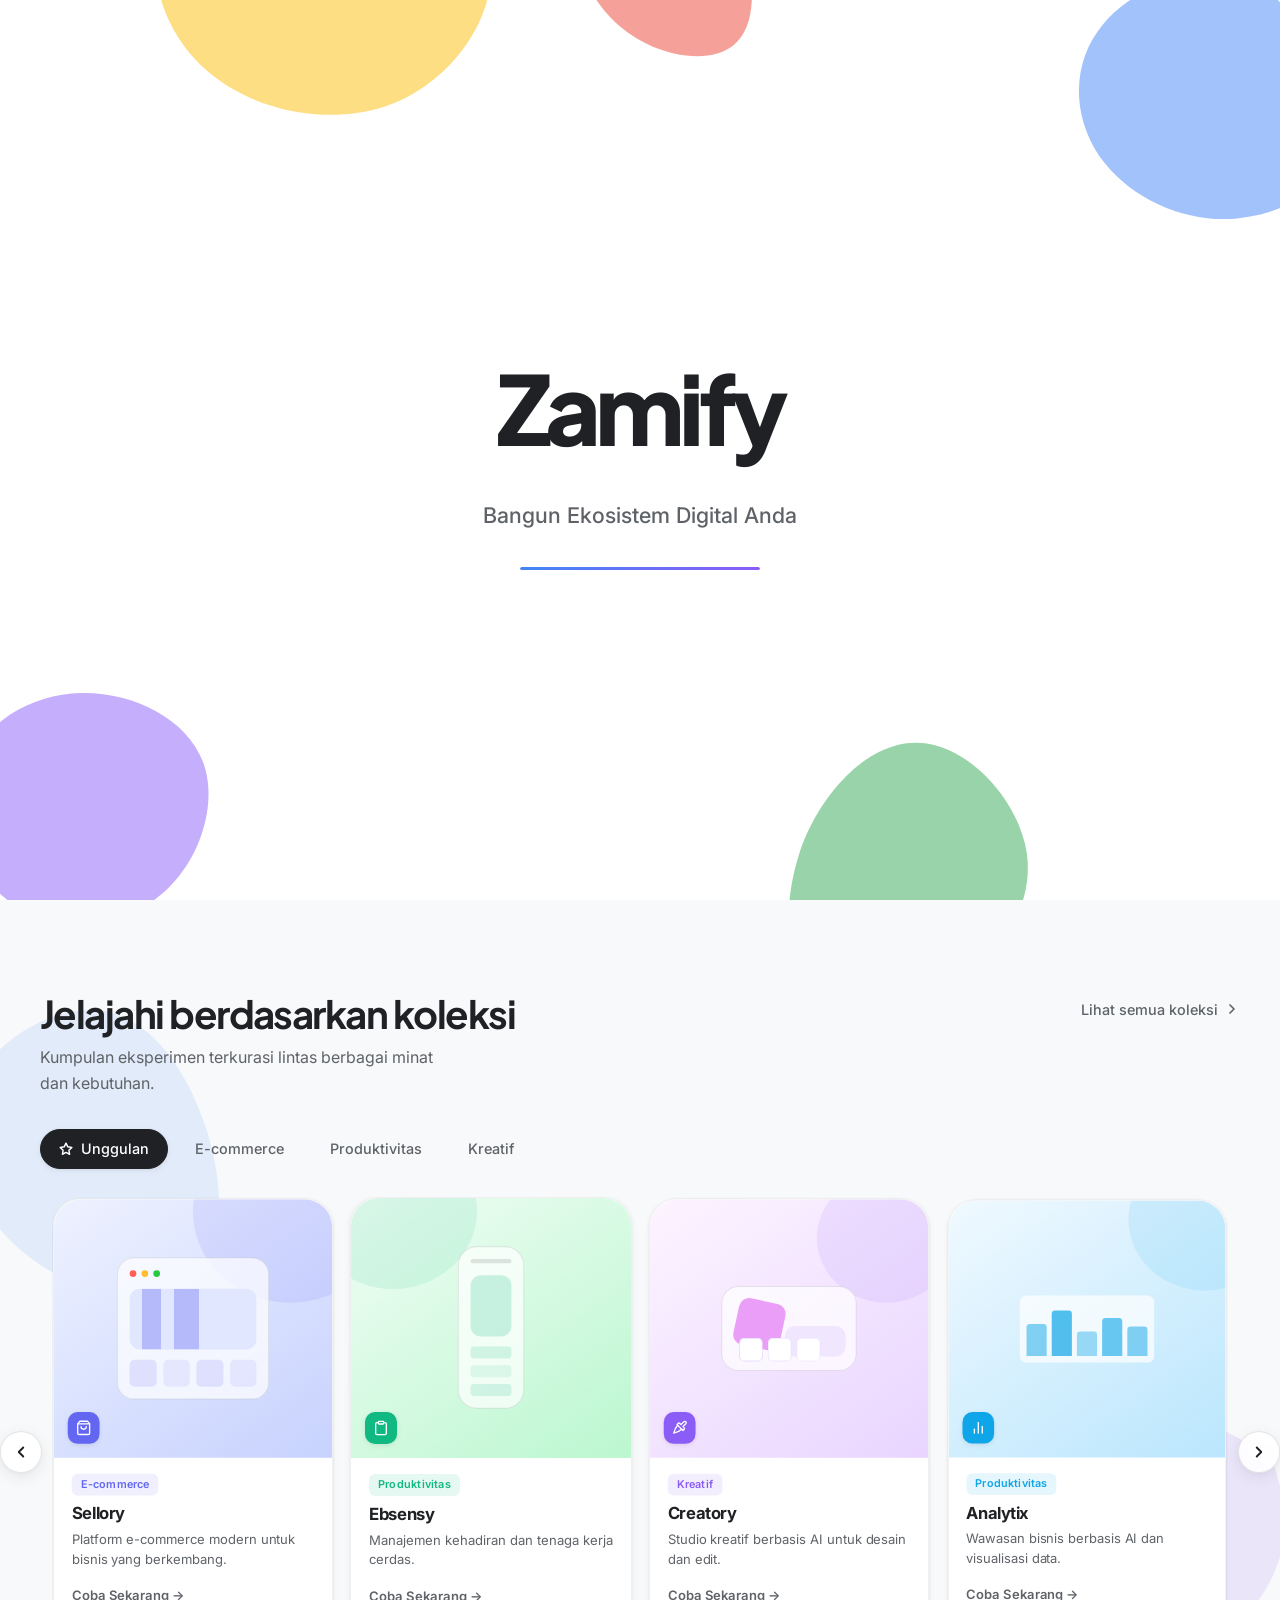
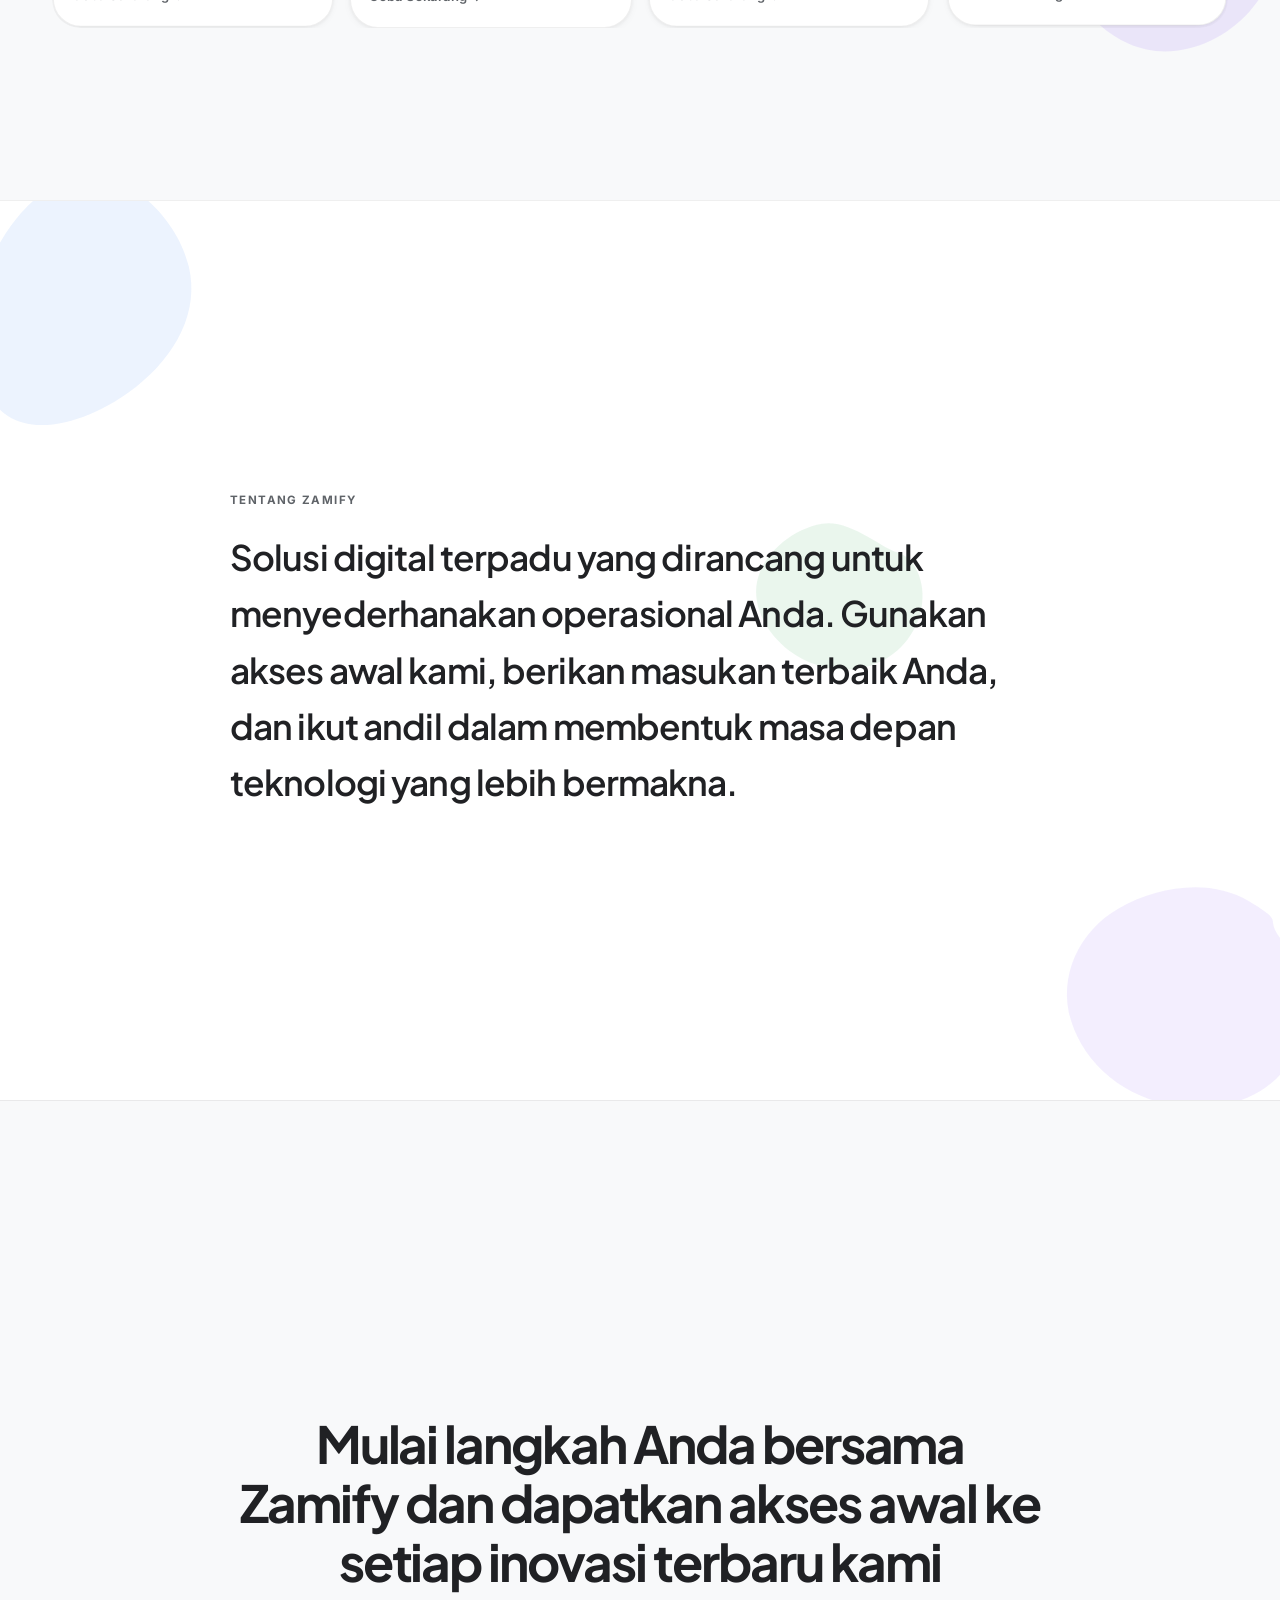
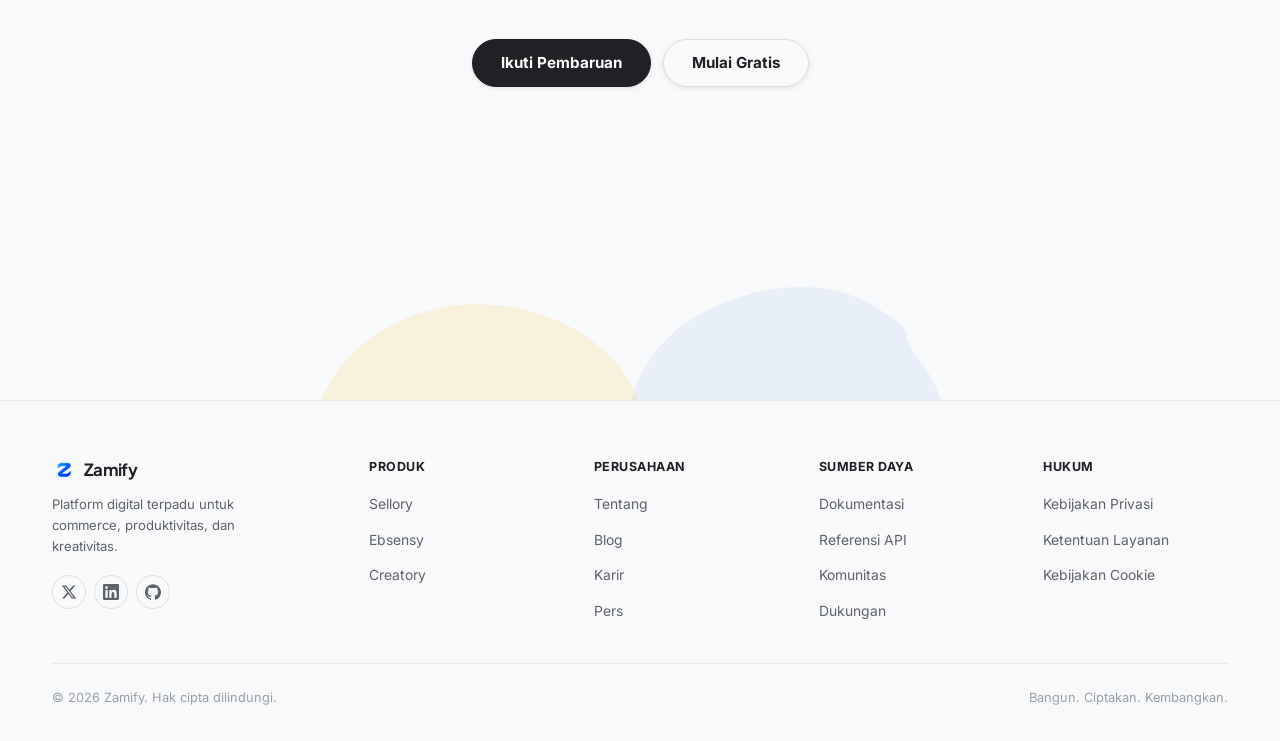
==== commit 52e23be7: "blog" ====
--- a/index.html
+++ b/index.html
@@ -5,7 +5,7 @@
   <meta name="viewport" content="width=device-width, initial-scale=1.0" />
   <meta name="description" content="Ekosistem Zamify — Satu platform terpadu untuk commerce, produktivitas, dan kreativitas. Jelajahi Sellory, Ebsensy, dan Creatory." />
   <meta name="theme-color" content="#ffffff" />
-  <title>Zamify — Bangun Ekosistem Digital Anda</title>
+  <title>Zamify — Bantu Membangun Ekosistem Digital Anda</title>
   <link rel="preconnect" href="https://fonts.googleapis.com" />
   <link rel="preconnect" href="https://fonts.gstatic.com" crossorigin />
   <link href="https://fonts.googleapis.com/css2?family=Inter:wght@300;400;500;600;700;800;900&family=Plus+Jakarta+Sans:wght@300;400;500;600;700;800&display=swap" rel="stylesheet" />
@@ -111,7 +111,7 @@
     <div class="section-container">
       <div class="hero-layout">
         <div class="hero-left-col">
-          <p class="hero-kicker">Eksperimen. Jelajahi. Ciptakan.</p>
+          
           <h1 id="hero-headline" class="hero-headline">
             Coba yang Berikutnya<br>bersama Zamify
           </h1>
@@ -521,7 +521,7 @@
           <h4 class="footer-group-title">Perusahaan</h4>
           <ul>
             <li><a href="#">Tentang</a></li>
-            <li><a href="#">Blog</a></li>
+            <li><a href="blog.html">Blog</a></li>
             <li><a href="#">Karir</a></li>
             <li><a href="#">Pers</a></li>
           </ul>
@@ -557,6 +557,40 @@
   <!-- Cursor glow effect -->
   <div class="cursor-glow" id="cursor-glow" aria-hidden="true"></div>
 
+  <!-- Platform Picker Modal -->
+  <div class="modal-overlay" id="platform-modal" aria-hidden="true">
+    <div class="modal-card">
+      <button class="modal-close" id="modal-close" aria-label="Tutup">
+        <svg width="20" height="20" viewBox="0 0 24 24" fill="none" stroke="currentColor" stroke-width="2.5" stroke-linecap="round"><path d="M18 6 6 18M6 6l12 12"/></svg>
+      </button>
+      <h3 class="modal-title">Pilih Platform</h3>
+      <p class="modal-sub">Masuk ke salah satu platform Zamify</p>
+      <div class="modal-platforms">
+        <button class="modal-platform-btn" data-platform="sellory">
+          <span class="modal-platform-icon" style="background:#eef2ff;color:#6366f1">S</span>
+          <span class="modal-platform-name">Sellory</span>
+          <span class="modal-platform-desc">Kelola toko online Anda</span>
+        </button>
+        <button class="modal-platform-btn" data-platform="ebsensy">
+          <span class="modal-platform-icon" style="background:#f0fdf4;color:#10b981">E</span>
+          <span class="modal-platform-name">Ebsensy</span>
+          <span class="modal-platform-desc">Absensi & manajemen tim</span>
+        </button>
+        <button class="modal-platform-btn" data-platform="creatory">
+          <span class="modal-platform-icon" style="background:#fdf4ff;color:#d946ef">C</span>
+          <span class="modal-platform-name">Creatory</span>
+          <span class="modal-platform-desc">Studio kreatif berbasis AI</span>
+        </button>
+      </div>
+    </div>
+  </div>
+
+  <!-- Toast notification -->
+  <div class="toast" id="toast" aria-live="polite">
+    <span class="toast-icon"></span>
+    <span class="toast-msg">Masih dalam masa pembangunan</span>
+  </div>
+
   <script src="script.js"></script>
 </body>
 </html>
--- a/style.css
+++ b/style.css
@@ -1224,7 +1224,7 @@
 
 /* ════════════════════════════════════════════════════════
    MICRO-INTERACTIONS & POLISH
-════════════════════════════════════════════════════════ */
+═════════════════════════════════════════════════════════ */
 @keyframes pulse {
   0%, 100% { box-shadow: 0 0 0 0 rgba(66,133,244,0.25); }
   50%       { box-shadow: 0 0 0 8px rgba(66,133,244,0); }
@@ -1240,3 +1240,140 @@
   outline-offset: 3px;
   border-radius: 4px;
 }
+
+/* ════════════════════════════════════════════════════════
+   MODAL OVERLAY
+═════════════════════════════════════════════════════════ */
+.modal-overlay {
+  position: fixed;
+  inset: 0;
+  z-index: 9999;
+  background: rgba(0,0,0,0.45);
+  backdrop-filter: blur(4px);
+  display: flex;
+  align-items: center;
+  justify-content: center;
+  opacity: 0;
+  pointer-events: none;
+  transition: opacity 0.3s ease;
+}
+.modal-overlay.open {
+  opacity: 1;
+  pointer-events: auto;
+}
+.modal-card {
+  background: #fff;
+  border-radius: 20px;
+  padding: 36px 32px 28px;
+  width: min(420px, 92vw);
+  position: relative;
+  box-shadow: 0 20px 60px rgba(0,0,0,0.2);
+  transform: translateY(20px) scale(0.96);
+  transition: transform 0.3s cubic-bezier(0.22,1,0.36,1);
+}
+.modal-overlay.open .modal-card {
+  transform: translateY(0) scale(1);
+}
+.modal-close {
+  position: absolute;
+  top: 12px;
+  right: 12px;
+  width: 36px;
+  height: 36px;
+  border-radius: 50%;
+  border: none;
+  background: var(--surface);
+  cursor: pointer;
+  display: grid;
+  place-items: center;
+  color: var(--muted);
+  transition: background 0.2s ease, color 0.2s ease;
+}
+.modal-close:hover { background: var(--surface-2); color: var(--ink); }
+.modal-title {
+  font-size: 1.3rem;
+  font-weight: 700;
+  color: var(--ink);
+  margin-bottom: 4px;
+  font-family: var(--font-alt);
+}
+.modal-sub {
+  font-size: 0.88rem;
+  color: var(--muted);
+  margin-bottom: 20px;
+}
+.modal-platforms {
+  display: flex;
+  flex-direction: column;
+  gap: 10px;
+}
+.modal-platform-btn {
+  display: flex;
+  align-items: center;
+  gap: 14px;
+  padding: 14px 16px;
+  border-radius: 14px;
+  border: 1.5px solid var(--line-soft);
+  background: var(--paper);
+  cursor: pointer;
+  text-align: left;
+  transition: border-color 0.2s ease, box-shadow 0.2s ease;
+  width: 100%;
+}
+.modal-platform-btn:hover {
+  border-color: var(--line);
+  box-shadow: var(--shadow-sm);
+}
+.modal-platform-icon {
+  width: 44px;
+  height: 44px;
+  border-radius: 12px;
+  display: grid;
+  place-items: center;
+  font-weight: 800;
+  font-size: 1.1rem;
+  flex-shrink: 0;
+  font-family: var(--font-alt);
+}
+.modal-platform-name {
+  font-weight: 700;
+  font-size: 0.95rem;
+  color: var(--ink);
+}
+.modal-platform-desc {
+  font-size: 0.78rem;
+  color: var(--muted);
+  display: block;
+  margin-top: 1px;
+}
+
+/* ════════════════════════════════════════════════════════
+   TOAST NOTIFICATION
+═════════════════════════════════════════════════════════ */
+.toast {
+  position: fixed;
+  bottom: 32px;
+  left: 50%;
+  transform: translateX(-50%) translateY(80px);
+  z-index: 10000;
+  display: flex;
+  align-items: center;
+  gap: 10px;
+  padding: 14px 24px;
+  border-radius: var(--r-pill);
+  background: var(--ink);
+  color: #fff;
+  font-size: 0.9rem;
+  font-weight: 600;
+  box-shadow: 0 8px 30px rgba(0,0,0,0.2);
+  opacity: 0;
+  pointer-events: none;
+  transition: opacity 0.35s ease, transform 0.35s cubic-bezier(0.22,1,0.36,1);
+  white-space: nowrap;
+}
+.toast.show {
+  opacity: 1;
+  transform: translateX(-50%) translateY(0);
+  pointer-events: auto;
+}
+.toast-icon { font-size: 1.2rem; }
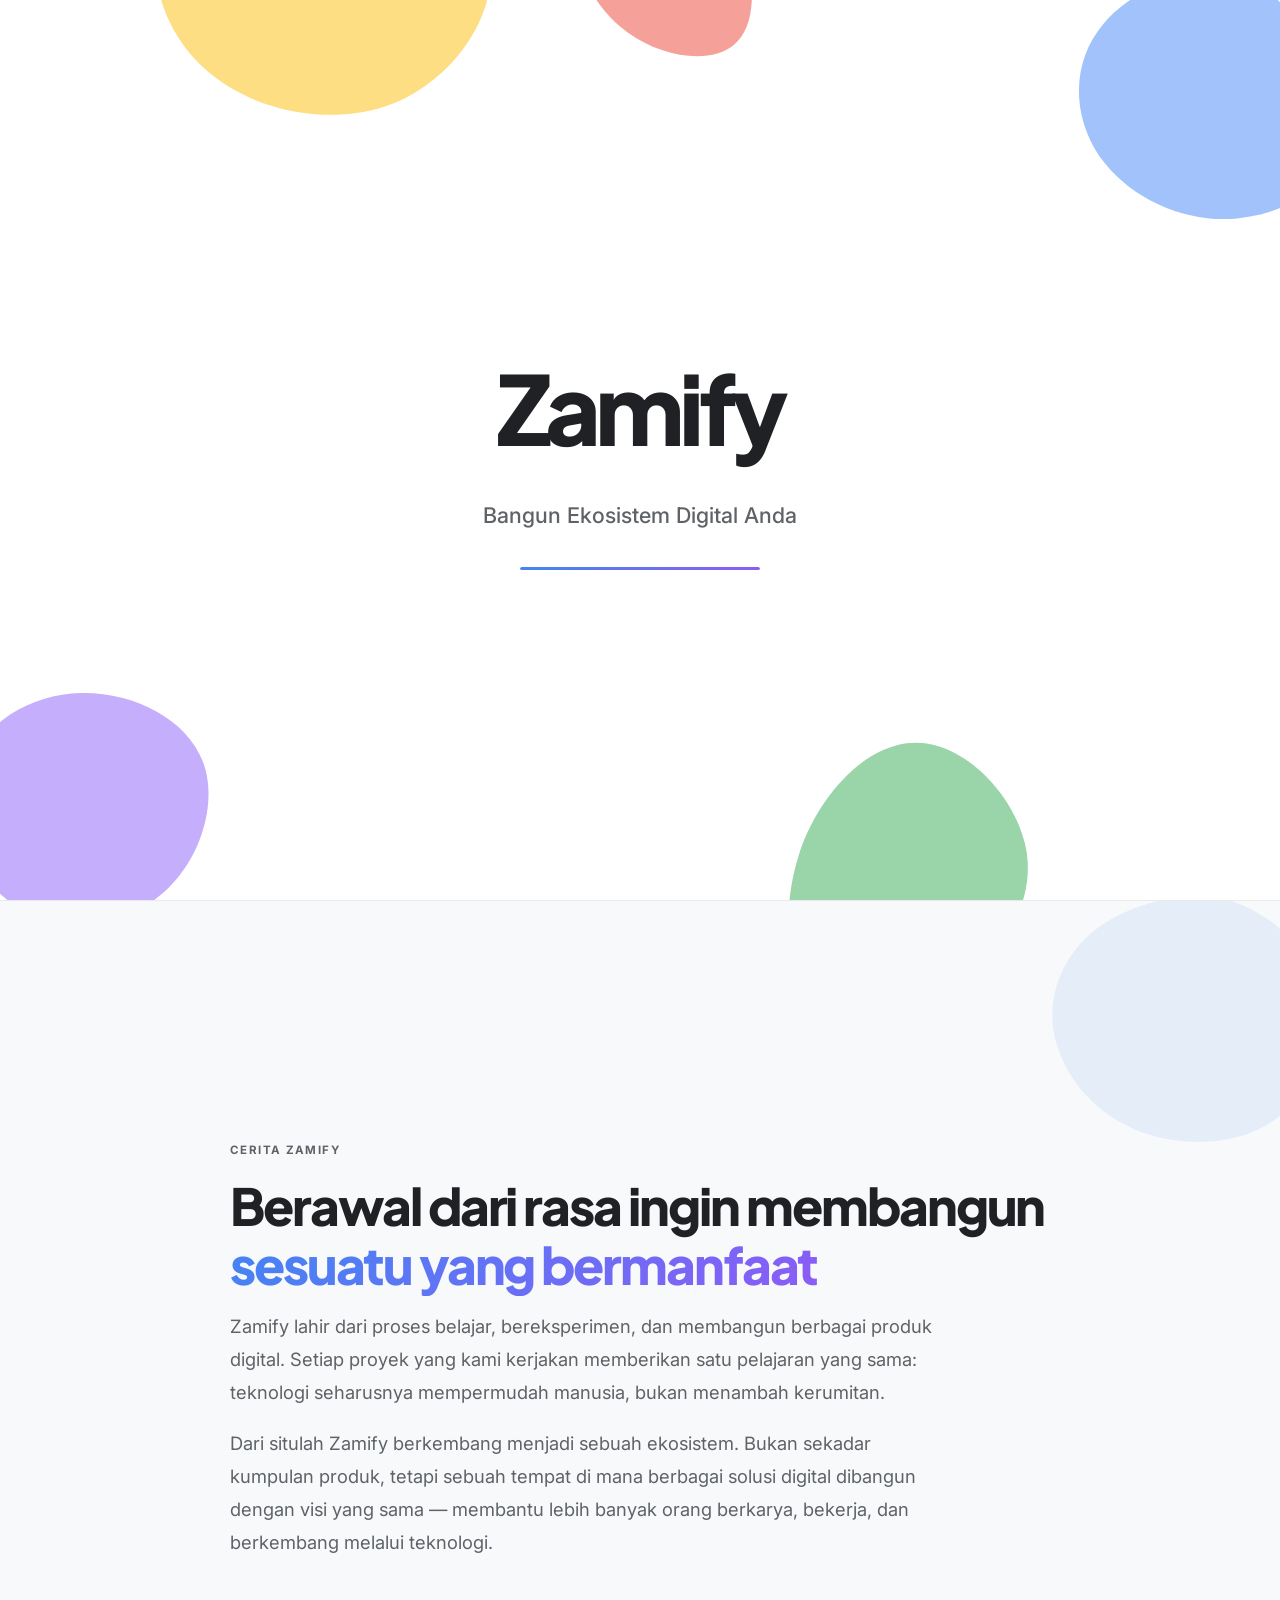
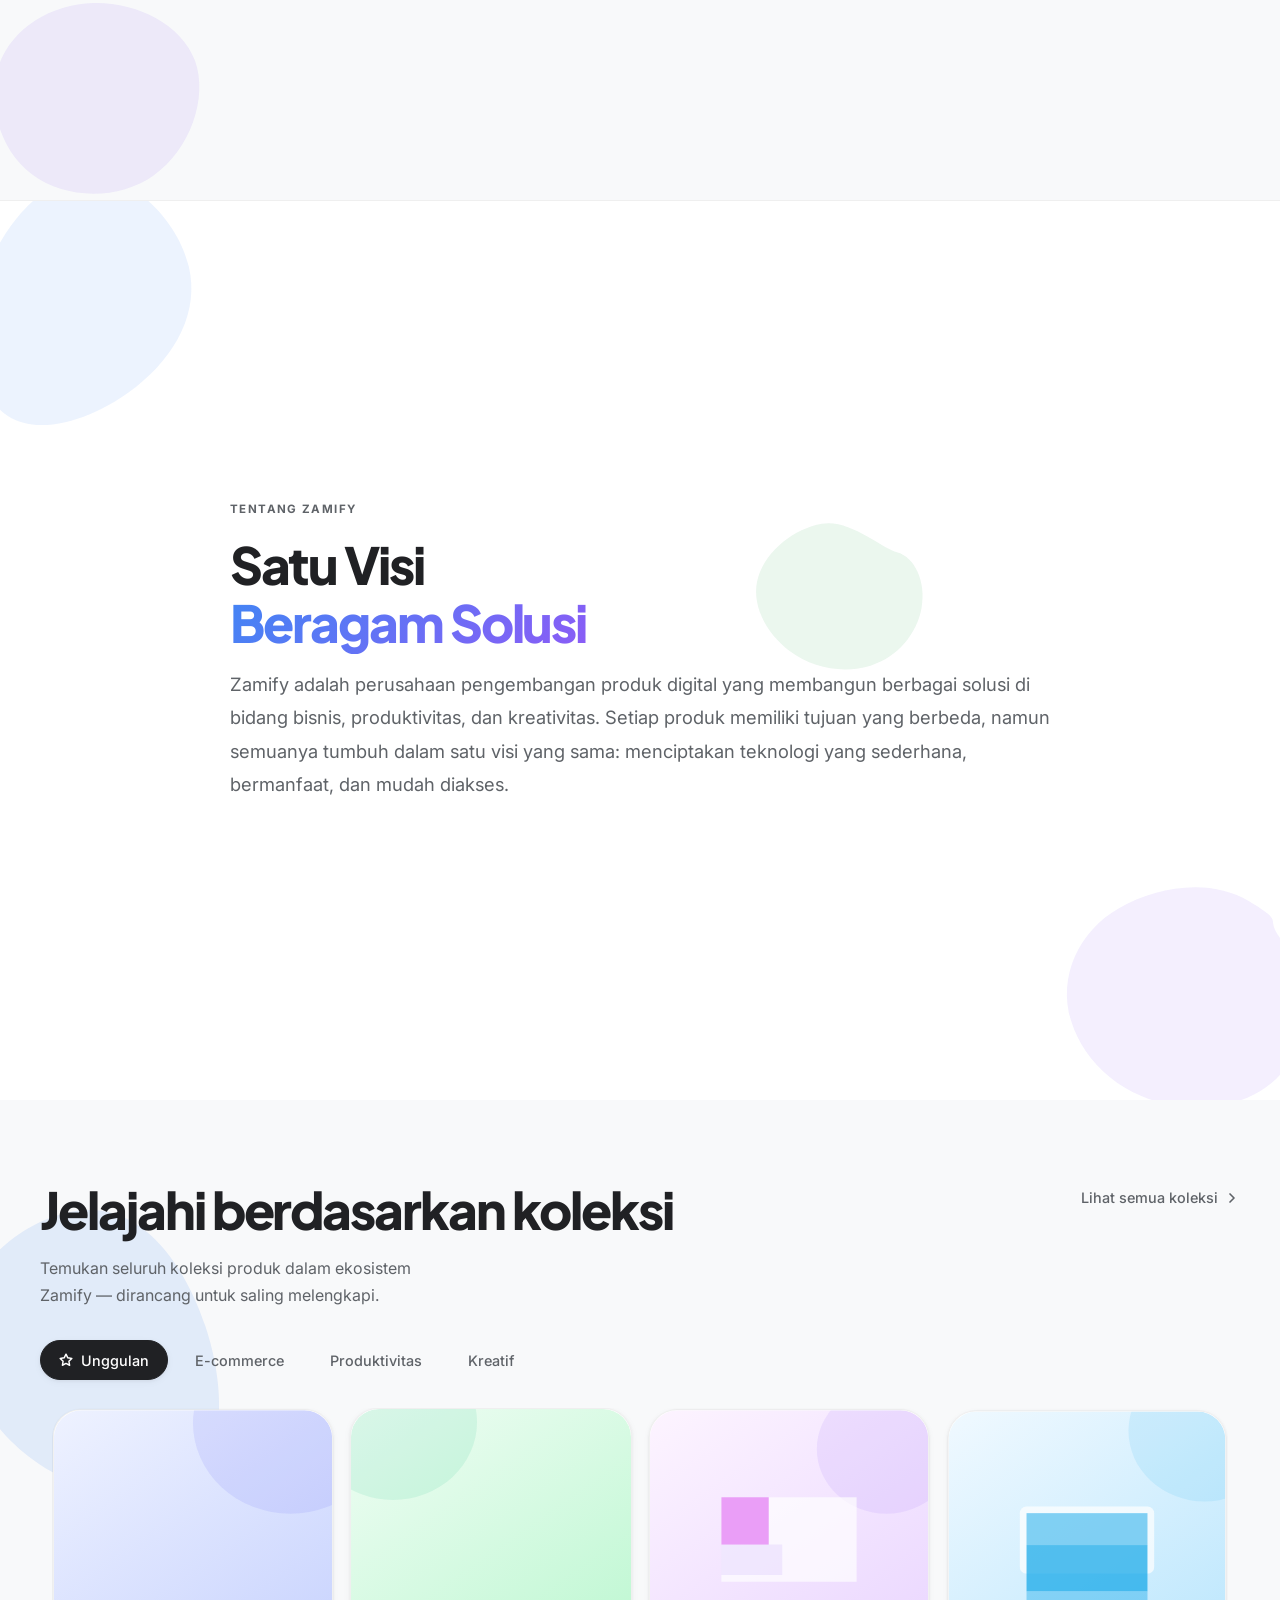
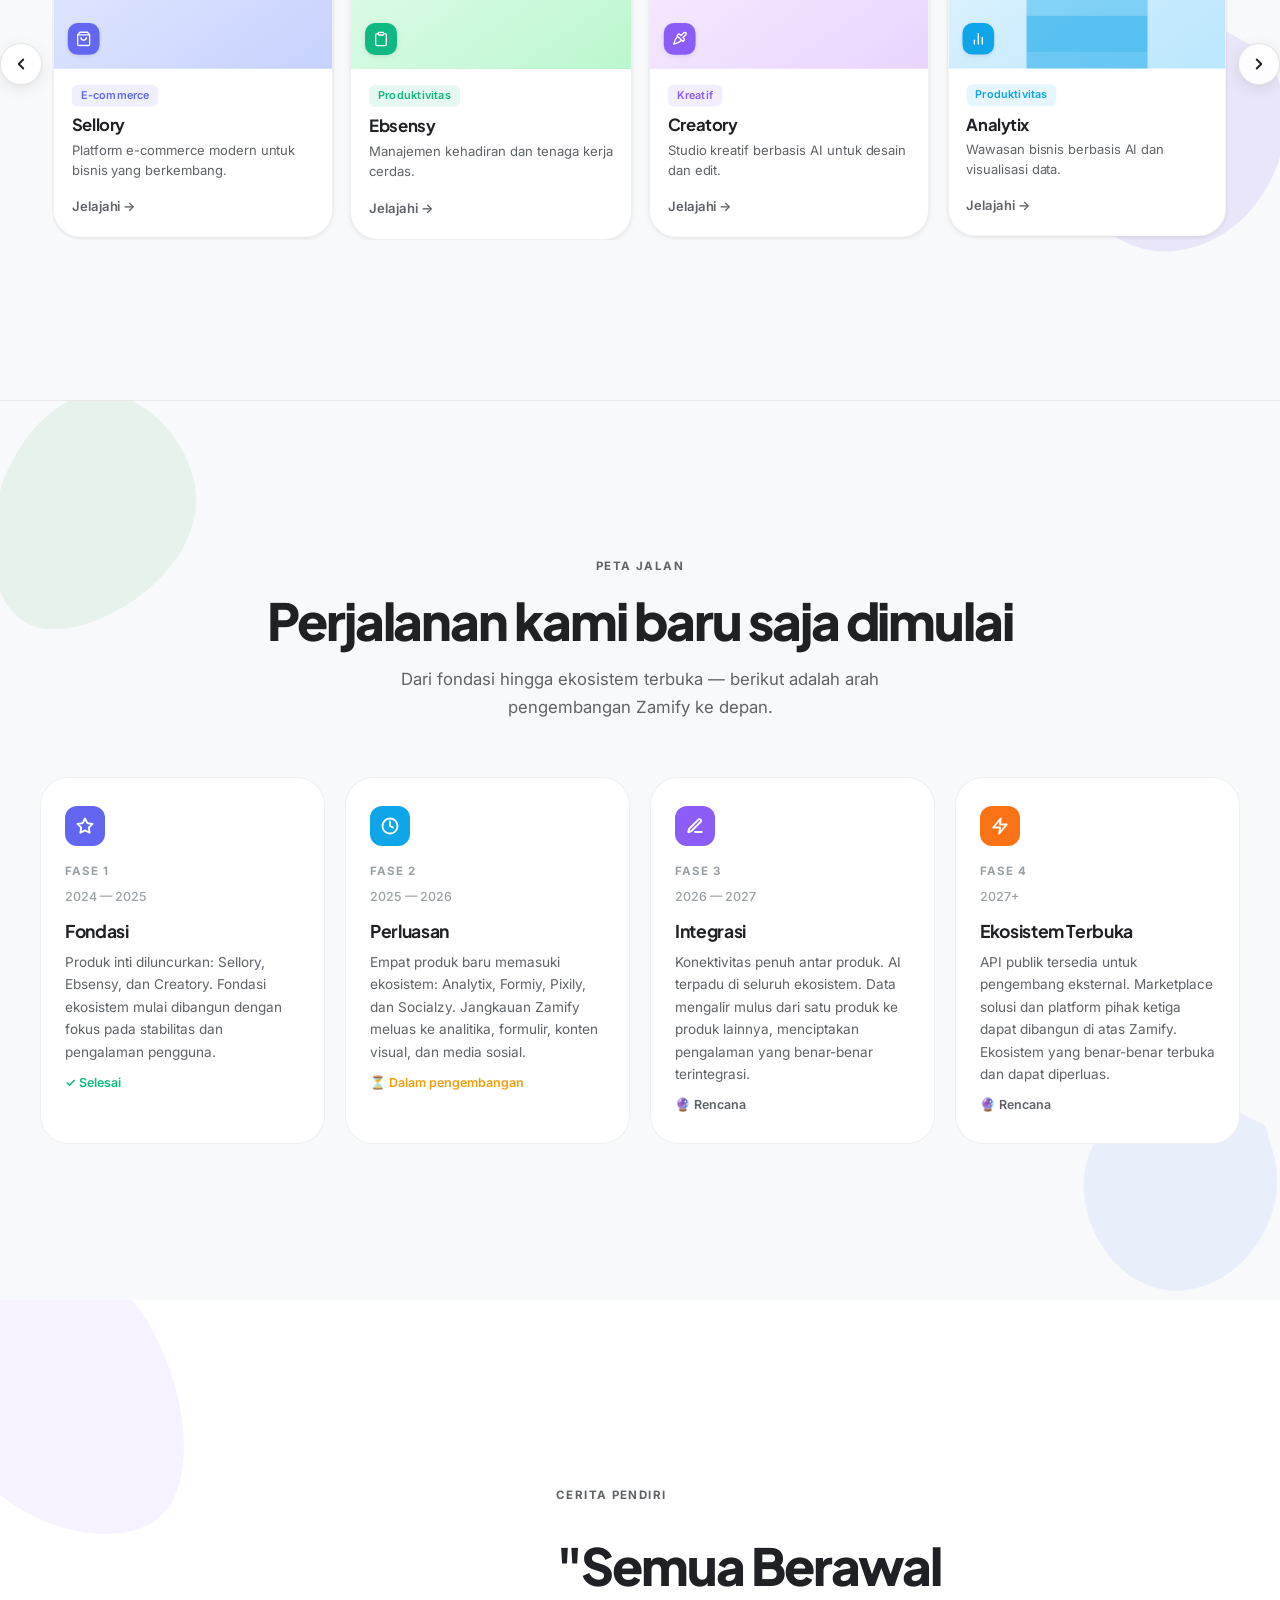
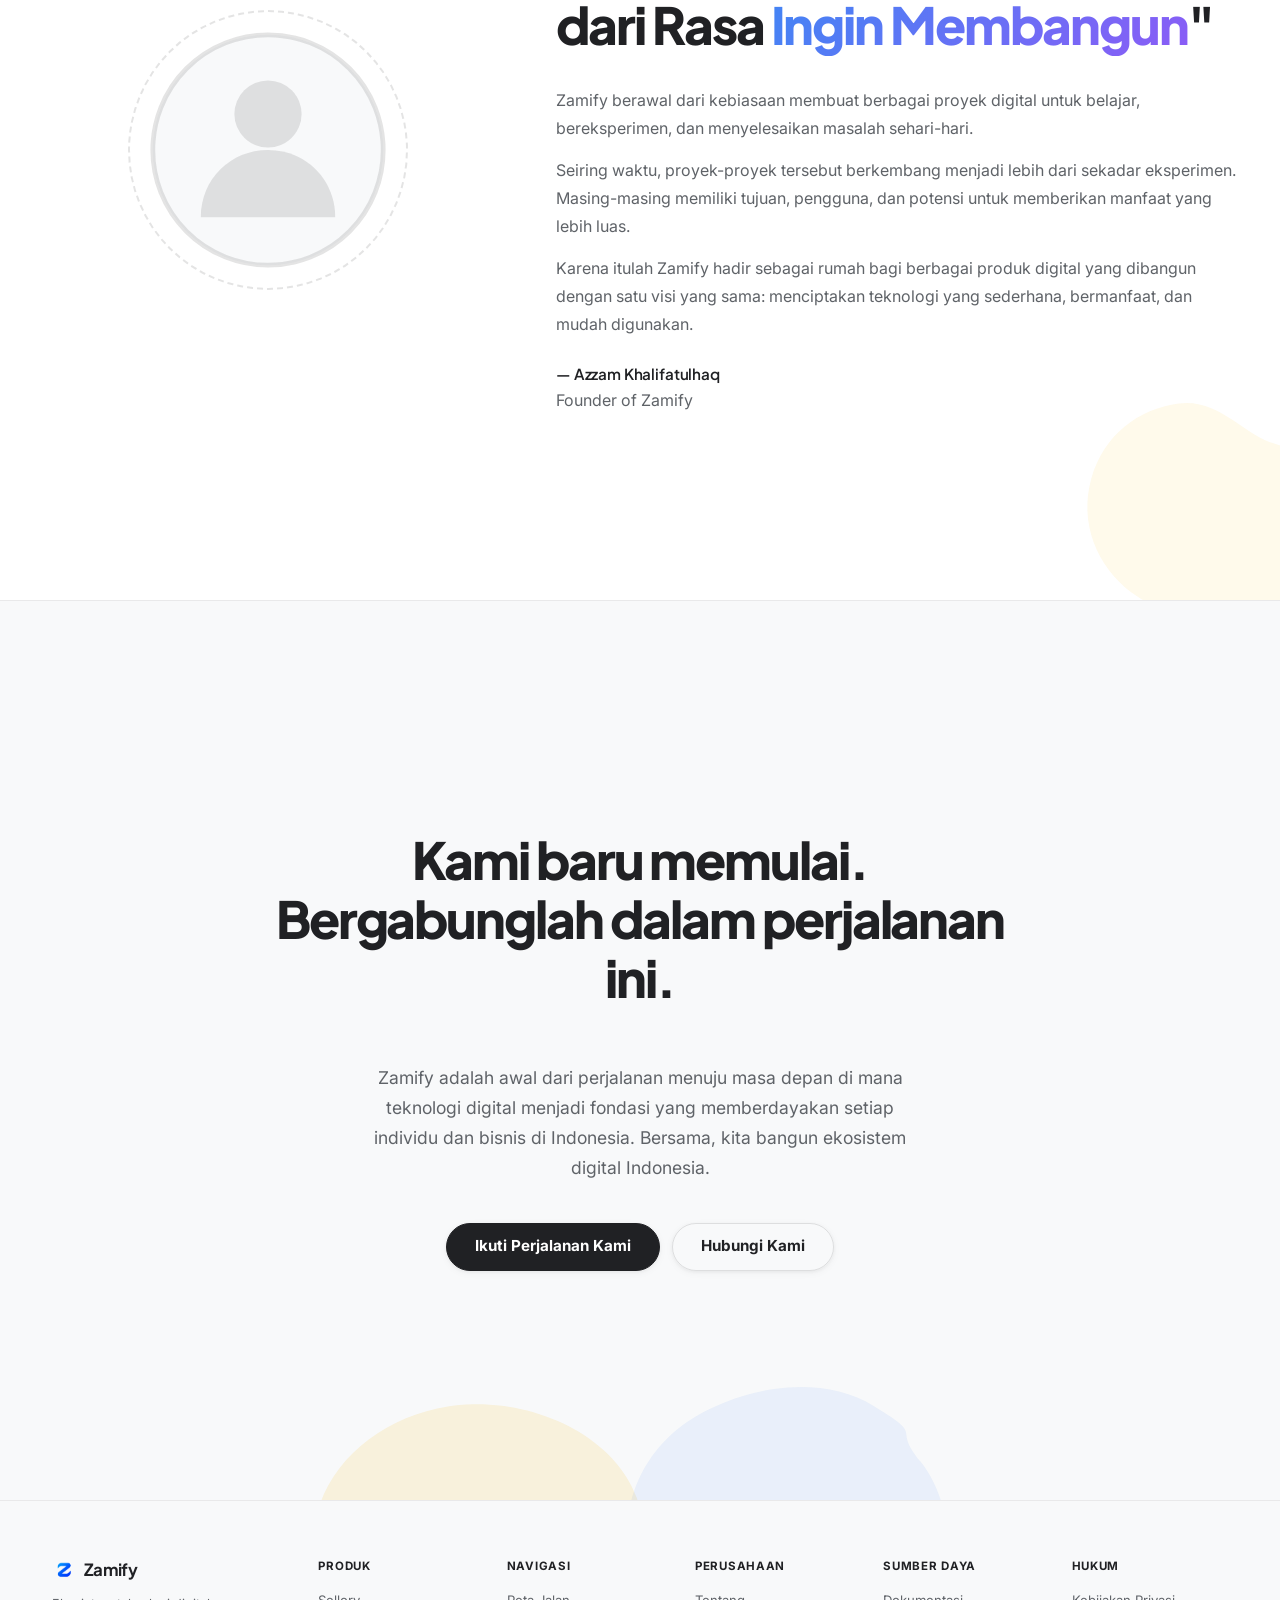
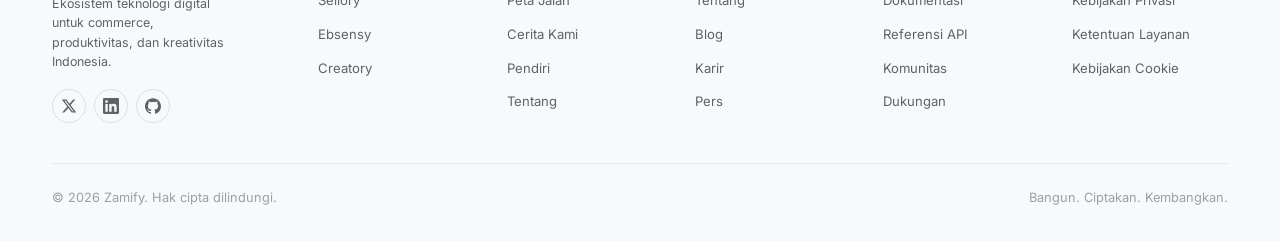
==== commit b0bfe763: "ganti knsp" ====
--- a/index.html
+++ b/index.html
@@ -3,9 +3,12 @@
 <head>
   <meta charset="UTF-8" />
   <meta name="viewport" content="width=device-width, initial-scale=1.0" />
-  <meta name="description" content="Ekosistem Zamify — Satu platform terpadu untuk commerce, produktivitas, dan kreativitas. Jelajahi Sellory, Ebsensy, dan Creatory." />
+  <meta name="description" content="Zamify — Ekosistem teknologi digital untuk commerce, produktivitas, dan kreativitas. Temukan bagaimana kami membangun masa depan digital Indonesia." />
   <meta name="theme-color" content="#ffffff" />
-  <title>Zamify — Bantu Membangun Ekosistem Digital Anda</title>
+  <title>Zamify — Ekosistem Digital untuk Masa Depan Indonesia</title>
+  <link rel="icon" type="image/png" href="asset/by%20(2).png" />
+  <link rel="shortcut icon" type="image/png" href="asset/by%20(2).png" />
+  <link rel="apple-touch-icon" href="asset/by%20(2).png" />
   <link rel="preconnect" href="https://fonts.googleapis.com" />
   <link rel="preconnect" href="https://fonts.gstatic.com" crossorigin />
   <link href="https://fonts.googleapis.com/css2?family=Inter:wght@300;400;500;600;700;800;900&family=Plus+Jakarta+Sans:wght@300;400;500;600;700;800&display=swap" rel="stylesheet" />
@@ -63,14 +66,15 @@
       </a>
 
       <ul class="nav-links" role="list">
-        <li><a href="#experiments" class="nav-link">Jelajahi</a></li>
+        <li><a href="#experiments" class="nav-link">Produk</a></li>
         <li><a href="#about" class="nav-link">Tentang</a></li>
-        <li><a href="#connect" class="nav-link">Tetap Terhubung</a></li>
+        <li><a href="#roadmap" class="nav-link">Peta Jalan</a></li>
+        <li><a href="#connect" class="nav-link">Hubungi</a></li>
       </ul>
 
       <div class="nav-actions">
-        <a href="#" class="nav-signin" id="nav-signin-btn">Masuk</a>
-        <a href="#" class="btn btn-primary nav-cta" id="nav-getstarted-btn">Mulai</a>
+        <a href="#" class="nav-signin" id="nav-signin-btn">Ikuti</a>
+        <a href="#" class="btn btn-primary nav-cta" id="nav-getstarted-btn">Bergabung</a>
       </div>
 
       <button class="nav-hamburger" id="nav-hamburger" aria-label="Toggle menu" aria-expanded="false">
@@ -81,13 +85,14 @@
     <!-- Mobile Menu -->
     <div class="mobile-menu" id="mobile-menu" aria-hidden="true">
       <ul class="mobile-nav-links" role="list">
-        <li><a href="#experiments" class="mobile-nav-link">Jelajahi</a></li>
+        <li><a href="#experiments" class="mobile-nav-link">Produk</a></li>
         <li><a href="#about" class="mobile-nav-link">Tentang</a></li>
-        <li><a href="#connect" class="mobile-nav-link">Tetap Terhubung</a></li>
+        <li><a href="#roadmap" class="mobile-nav-link">Peta Jalan</a></li>
+        <li><a href="#connect" class="mobile-nav-link">Hubungi</a></li>
       </ul>
       <div class="mobile-nav-actions">
-        <a href="#" class="btn btn-ghost">Masuk</a>
-        <a href="#" class="btn btn-primary">Mulai</a>
+        <a href="#" class="btn btn-ghost">Ikuti</a>
+        <a href="#" class="btn btn-primary">Bergabung</a>
       </div>
     </div>
   </nav>
@@ -96,96 +101,114 @@
        HERO
   ═══════════════════════════════════════════ -->
   <section id="hero" class="hero section-pad" aria-labelledby="hero-headline">
-    <div class="hero-blobs" aria-hidden="true">
-      <div class="blob blob-1">
-        <svg viewBox="-100 -100 200 200" preserveAspectRatio="xMidYMid meet">
-          <path fill="#4285f4" d="M55,-28C68,-12,72,18,60,40C48,62,22,72,-8,68C-38,64,-62,44,-70,18C-78,-8,-65,-35,-42,-48C-19,-61,12,-66,35,-52C58,-38,42,-44,55,-28Z"/>
-        </svg>
-      </div>
-      <div class="blob blob-2">
-        <svg viewBox="-100 -100 200 200" preserveAspectRatio="xMidYMid meet">
-          <path fill="#fbbc04" d="M35,-35C55,-50,78,-30,80,-3C82,24,65,48,40,58C15,68,-18,65,-42,50C-66,35,-80,10,-72,-15C-64,-40,-38,-58,-12,-62C14,-66,15,-20,35,-35Z"/>
-        </svg>
-      </div>
+    <div class="hero-bg" aria-hidden="true">
+      <div class="hero-gradient hero-gradient-1"></div>
+      <div class="hero-gradient hero-gradient-2"></div>
     </div>
     <div class="section-container">
       <div class="hero-layout">
-        <div class="hero-left-col">
-          
+        <div class="hero-content">
           <h1 id="hero-headline" class="hero-headline">
-            Coba yang Berikutnya<br>bersama Zamify
+            Membangun<br>
+            Produk Digital<br>
+            <span class="hero-subline">dalam Satu Ekosistem</span>
           </h1>
-          <p class="hero-subheadline">
-            Zamify adalah ekosistem digital terpadu. Jelajahi produk kami dan bentuk masa depan teknologi bersama kami.
+          <p class="hero-description">
+            Zamify adalah rumah bagi berbagai produk digital yang dikembangkan untuk membantu individu, kreator, organisasi, dan bisnis berkembang melalui teknologi yang sederhana, bermanfaat, dan terus bertumbuh.
           </p>
           <div class="hero-actions">
             <a href="#experiments" class="btn btn-primary btn-lg">
-              Jelajahi Produk
+              Lihat Produk
               <svg width="16" height="16" viewBox="0 0 24 24" fill="none" stroke="currentColor" stroke-width="2.5" stroke-linecap="round" stroke-linejoin="round"><path d="m9 18 6-6-6-6"/></svg>
             </a>
-            <a href="#about" class="btn btn-ghost btn-lg">Tentang Zamify</a>
-          </div>
-        </div>
-        <div class="hero-right-col">
-          <div class="hero-mini-card">
-            <span class="hero-mini-badge">BARU</span>
-            <div class="hero-mini-card-img">
-              <div class="hero-mini-mock" style="background:linear-gradient(145deg,#eef2ff,#c7d2fe);">
-                <div class="mock-browser" style="transform:scale(0.82);box-shadow:0 8px 32px rgba(99,102,241,0.2);">
-                  <div class="mock-browser-top"><span></span><span></span><span></span></div>
-                  <div class="mock-chart" style="--accent:#6366f1"></div>
-                  <div class="mock-store-grid"><i style="background:rgba(99,102,241,0.15)"></i><i style="background:rgba(99,102,241,0.1)"></i><i style="background:rgba(99,102,241,0.15)"></i><i style="background:rgba(99,102,241,0.1)"></i></div>
-                </div>
-              </div>
-            </div>
-            <div class="hero-mini-card-footer">
-              <div>
-                <div class="hero-mini-card-name">Sellory</div>
-                <div class="hero-mini-card-desc">Kelola toko online Anda</div>
-              </div>
-            </div>
-          </div>
-          <div class="hero-mini-card">
-            <div class="hero-mini-card-img">
-              <div class="hero-mini-mock" style="background:linear-gradient(145deg,#f0fdf4,#bbf7d0);">
-                <div class="mock-phone" style="transform:scale(0.82);box-shadow:0 8px 32px rgba(16,185,129,0.2);max-width:160px;">
-                  <div class="mock-phone-pill"></div>
-                  <div class="mock-attendance-card" style="background:rgba(16,185,129,0.2)"></div>
-                  <div class="mock-attendance-list"><i style="background:rgba(16,185,129,0.15)"></i><i style="background:rgba(16,185,129,0.1)"></i><i style="background:rgba(16,185,129,0.15)"></i></div>
-                </div>
-              </div>
-            </div>
-            <div class="hero-mini-card-footer">
-              <div>
-                <div class="hero-mini-card-name">Ebsensy</div>
-                <div class="hero-mini-card-desc">Absensi & manajemen tim</div>
-              </div>
-            </div>
-          </div>
-          <div class="hero-mini-card">
-            <div class="hero-mini-card-img">
-              <div class="hero-mini-mock" style="background:linear-gradient(145deg,#fdf4ff,#e9d5ff);">
-                <div class="mock-canvas" style="transform:scale(0.82);box-shadow:0 8px 32px rgba(139,92,246,0.2);min-height:140px;width:180px;">
-                  <div class="mock-canvas-shape shape-a" style="background:#d946ef;opacity:0.5;"></div>
-                  <div class="mock-canvas-shape shape-b" style="background:rgba(139,92,246,0.15);"></div>
-                  <div class="mock-canvas-tools"><i style="background:#fff;border-color:rgba(139,92,246,0.2)"></i><i style="background:#fff;border-color:rgba(139,92,246,0.15)"></i><i style="background:#fff;border-color:rgba(139,92,246,0.1)"></i></div>
-                </div>
-              </div>
-            </div>
-            <div class="hero-mini-card-footer">
-              <div>
-                <div class="hero-mini-card-name">Creatory</div>
-                <div class="hero-mini-card-desc">Studio kreatif berbasis AI</div>
-              </div>
-            </div>
-          </div>
+          </div>
+        </div>
+        <div class="hero-visual">
+          <img
+            src="asset/hero-g.png"
+            alt="Zamify Ecosystem — Sellory, Ebsensy, Creatory, and Analytix orbiting around the Zamify brand"
+            class="hero-illustration"
+            width="1536"
+            height="1024"
+            loading="eager"
+            decoding="async"
+          />
         </div>
       </div>
     </div>
   </section>
 
   <!-- ═══════════════════════════════════════════
-       EXPERIMENTS — "Jelajahi berdasarkan koleksi"
+       STORY — Cerita Zamify
+  ═══════════════════════════════════════════ -->
+  <section class="story section-pad" id="story" aria-labelledby="story-title">
+    <div class="story-blobs" aria-hidden="true">
+      <div class="story-blob story-blob-1">
+        <svg viewBox="-100 -100 200 200" preserveAspectRatio="xMidYMid meet">
+          <path fill="#4285f4" d="M55,-28C68,-12,72,18,60,40C48,62,22,72,-8,68C-38,64,-62,44,-70,18C-78,-8,-65,-35,-42,-48C-19,-61,12,-66,35,-52C58,-38,42,-44,55,-28Z"/>
+        </svg>
+      </div>
+      <div class="story-blob story-blob-2">
+        <svg viewBox="-100 -100 200 200" preserveAspectRatio="xMidYMid meet">
+          <path fill="#8b5cf6" d="M61.7,-17.3C69.7,4.5,58.8,35.2,37.6,50.1C16.5,65.1,-14.8,64.3,-34.2,49.6C-53.6,34.9,-61.1,6.3,-53.4,-15.1C-45.7,-36.4,-22.9,-50.6,2,-51.2C26.9,-51.8,53.7,-39,61.7,-17.3Z"/>
+        </svg>
+      </div>
+    </div>
+    <div class="section-container story-container reveal-up">
+      <span class="story-label">Cerita Zamify</span>
+      <h2 id="story-title" class="story-headline">
+        Berawal dari rasa ingin membangun<br>
+        <span class="gradient-text">sesuatu yang bermanfaat</span>
+      </h2>
+      <div class="story-body">
+        <p class="story-text">
+        Zamify lahir dari proses belajar, bereksperimen, dan membangun berbagai produk digital. 
+        Setiap proyek yang kami kerjakan memberikan satu pelajaran yang sama: teknologi seharusnya mempermudah manusia, bukan menambah kerumitan.  
+        </p>
+        <p class="story-text">
+        Dari situlah Zamify berkembang menjadi sebuah ekosistem. Bukan sekadar kumpulan produk, tetapi sebuah tempat di mana berbagai 
+        solusi digital dibangun dengan visi yang sama — membantu lebih banyak orang berkarya, bekerja, dan berkembang melalui teknologi.  
+        </p>
+      </div>
+    </div>
+  </section>
+
+  <!-- ═══════════════════════════════════════════
+       ABOUT — Tentang Zamify
+  ═══════════════════════════════════════════ -->
+  <section class="labs-about section-pad" id="about">
+    <div class="labs-about-blobs" aria-hidden="true">
+      <div class="labs-about-blob labs-about-blob-1">
+        <svg viewBox="-100 -100 200 200" preserveAspectRatio="xMidYMid meet">
+          <path fill="#4285f4" d="M52,-23.4C57.6,0.2,45.5,23,24.5,39.7C3.6,56.3,-26.2,66.6,-43.2,55.3C-60.2,43.9,-64.4,10.8,-55.1,-18C-45.8,-46.7,-22.9,-71.2,0.2,-71.2C23.2,-71.3,46.5,-47,52,-23.4Z"/>
+        </svg>
+      </div>
+      <div class="labs-about-blob labs-about-blob-2">
+        <svg viewBox="-100 -100 200 200" preserveAspectRatio="xMidYMid meet">
+          <path fill="#8b5cf6" d="M55,-28C68,-12,72,18,60,40C48,62,22,72,-8,68C-38,64,-62,44,-70,18C-78,-8,-65,-35,-42,-48C-19,-61,12,-66,35,-52C58,-38,42,-44,55,-28Z"/>
+        </svg>
+      </div>
+      <div class="labs-about-blob labs-about-blob-3">
+        <svg viewBox="-100 -100 200 200" preserveAspectRatio="xMidYMid meet">
+          <path fill="#34a853" d="M48,-32C62,-28,72,-8,68,14C64,36,48,55,26,62C4,69,-22,65,-42,50C-62,35,-75,10,-68,-12C-61,-34,-38,-52,-15,-56C8,-60,34,-36,48,-32Z"/>
+        </svg>
+      </div>
+    </div>
+    <div class="section-container labs-about-container reveal-up">
+      <span class="labs-about-label">Tentang Zamify</span>
+      <h2 id="about-title" class="story-headline">
+        Satu Visi<br>
+        <span class="gradient-text">Beragam Solusi</span>
+      </h2>
+      <p class="labs-about-text">
+        Zamify adalah perusahaan pengembangan produk digital yang membangun berbagai solusi di bidang bisnis, produktivitas, dan kreativitas. Setiap produk memiliki tujuan yang berbeda, 
+        namun semuanya tumbuh dalam satu visi yang sama: menciptakan teknologi yang sederhana, bermanfaat, dan mudah diakses.
+      </p>
+    </div>
+  </section>
+
+  <!-- ═══════════════════════════════════════════
+       EXPERIMENTS — Koleksi Produk
        Google Labs "Explore by collection" style
   ═══════════════════════════════════════════ -->
   <section class="labs-experiments section-pad" id="experiments" aria-labelledby="exp-title">
@@ -207,7 +230,7 @@
         <div class="labs-header-left">
           <h2 id="exp-title" class="labs-headline reveal-up">Jelajahi berdasarkan koleksi</h2>
           <p class="labs-subheadline reveal-up" style="--delay:0.1s">
-            Kumpulan eksperimen terkurasi lintas berbagai minat dan kebutuhan.
+            Temukan seluruh koleksi produk dalam ekosistem Zamify — dirancang untuk saling melengkapi.
           </p>
         </div>
         <div class="labs-header-right reveal-up" style="--delay:0.15s">
@@ -261,7 +284,7 @@
                 <span class="exp-card-tag" style="color:#6366f1;background:rgba(99,102,241,0.1);">E-commerce</span>
                 <h3 class="exp-card-title">Sellory</h3>
                 <p class="exp-card-desc">Platform e-commerce modern untuk bisnis yang berkembang.</p>
-                <a href="#" class="exp-card-link">Coba Sekarang →</a>
+                <a href="#" class="exp-card-link">Jelajahi →</a>
               </div>
             </article>
 
@@ -288,7 +311,7 @@
                 <span class="exp-card-tag" style="color:#10b981;background:rgba(16,185,129,0.1);">Produktivitas</span>
                 <h3 class="exp-card-title">Ebsensy</h3>
                 <p class="exp-card-desc">Manajemen kehadiran dan tenaga kerja cerdas.</p>
-                <a href="#" class="exp-card-link">Coba Sekarang →</a>
+                <a href="#" class="exp-card-link">Jelajahi →</a>
               </div>
             </article>
 
@@ -315,7 +338,7 @@
                 <span class="exp-card-tag" style="color:#8b5cf6;background:rgba(139,92,246,0.1);">Kreatif</span>
                 <h3 class="exp-card-title">Creatory</h3>
                 <p class="exp-card-desc">Studio kreatif berbasis AI untuk desain dan edit.</p>
-                <a href="#" class="exp-card-link">Coba Sekarang →</a>
+                <a href="#" class="exp-card-link">Jelajahi →</a>
               </div>
             </article>
 
@@ -340,7 +363,7 @@
                 <span class="exp-card-tag" style="color:#0ea5e9;background:rgba(14,165,233,0.1);">Produktivitas</span>
                 <h3 class="exp-card-title">Analytix</h3>
                 <p class="exp-card-desc">Wawasan bisnis berbasis AI dan visualisasi data.</p>
-                <a href="#" class="exp-card-link">Coba Sekarang →</a>
+                <a href="#" class="exp-card-link">Jelajahi →</a>
               </div>
             </article>
 
@@ -364,7 +387,7 @@
                 <span class="exp-card-tag" style="color:#14b8a6;background:rgba(20,184,166,0.1);">Produktivitas</span>
                 <h3 class="exp-card-title">Formiy</h3>
                 <p class="exp-card-desc">Pembangun formulir dan survei cerdas.</p>
-                <a href="#" class="exp-card-link">Coba Sekarang →</a>
+                <a href="#" class="exp-card-link">Jelajahi →</a>
               </div>
             </article>
 
@@ -388,7 +411,7 @@
                 <span class="exp-card-tag" style="color:#d97706;background:rgba(245,158,11,0.1);">Kreatif</span>
                 <h3 class="exp-card-title">Pixily</h3>
                 <p class="exp-card-desc">Generator gambar AI dengan teks sederhana.</p>
-                <a href="#" class="exp-card-link">Coba Sekarang →</a>
+                <a href="#" class="exp-card-link">Jelajahi →</a>
               </div>
             </article>
 
@@ -411,7 +434,7 @@
                 <span class="exp-card-tag" style="color:#ea580c;background:rgba(249,115,22,0.1);">E-commerce</span>
                 <h3 class="exp-card-title">Socialzy</h3>
                 <p class="exp-card-desc">Manajemen media sosial berbasis AI.</p>
-                <a href="#" class="exp-card-link">Coba Sekarang →</a>
+                <a href="#" class="exp-card-link">Jelajahi →</a>
               </div>
             </article>
 
@@ -426,37 +449,146 @@
 
 
 
-  <!-- ═══════════════════════════════════════════
-       ABOUT SECTION
-  ═══════════════════════════════════════════ -->
-  <section class="labs-about section-pad" id="about">
-    <div class="labs-about-blobs" aria-hidden="true">
-      <div class="labs-about-blob labs-about-blob-1">
-        <svg viewBox="-100 -100 200 200" preserveAspectRatio="xMidYMid meet">
-          <path fill="#4285f4" d="M52,-23.4C57.6,0.2,45.5,23,24.5,39.7C3.6,56.3,-26.2,66.6,-43.2,55.3C-60.2,43.9,-64.4,10.8,-55.1,-18C-45.8,-46.7,-22.9,-71.2,0.2,-71.2C23.2,-71.3,46.5,-47,52,-23.4Z"/>
-        </svg>
-      </div>
-      <div class="labs-about-blob labs-about-blob-2">
-        <svg viewBox="-100 -100 200 200" preserveAspectRatio="xMidYMid meet">
-          <path fill="#8b5cf6" d="M55,-28C68,-12,72,18,60,40C48,62,22,72,-8,68C-38,64,-62,44,-70,18C-78,-8,-65,-35,-42,-48C-19,-61,12,-66,35,-52C58,-38,42,-44,55,-28Z"/>
-        </svg>
-      </div>
-      <div class="labs-about-blob labs-about-blob-3">
-        <svg viewBox="-100 -100 200 200" preserveAspectRatio="xMidYMid meet">
-          <path fill="#34a853" d="M48,-32C62,-28,72,-8,68,14C64,36,48,55,26,62C4,69,-22,65,-42,50C-62,35,-75,10,-68,-12C-61,-34,-38,-52,-15,-56C8,-60,34,-36,48,-32Z"/>
-        </svg>
-      </div>
-    </div>
-    <div class="section-container labs-about-container reveal-up">
-      <h3 class="labs-about-label">Tentang Zamify</h3>
-      <p class="labs-about-text">
-        Solusi digital terpadu yang dirancang untuk menyederhanakan operasional Anda. Gunakan akses awal kami, berikan masukan terbaik Anda, dan ikut andil dalam membentuk masa depan teknologi yang lebih bermakna.
-      </p>
+
+
+  <!-- ═══════════════════════════════════════════
+       ROADMAP — Peta Jalan Produk
+  ═══════════════════════════════════════════ -->
+  <section class="roadmap section-pad" id="roadmap" aria-labelledby="roadmap-title">
+    <div class="roadmap-blobs" aria-hidden="true">
+      <div class="roadmap-blob roadmap-blob-1">
+        <svg viewBox="-100 -100 200 200" preserveAspectRatio="xMidYMid meet">
+          <path fill="#34a853" d="M52,-23.4C57.6,0.2,45.5,23,24.5,39.7C3.6,56.3,-26.2,66.6,-43.2,55.3C-60.2,43.9,-64.4,10.8,-55.1,-18C-45.8,-46.7,-22.9,-71.2,0.2,-71.2C23.2,-71.3,46.5,-47,52,-23.4Z"/>
+        </svg>
+      </div>
+      <div class="roadmap-blob roadmap-blob-2">
+        <svg viewBox="-100 -100 200 200" preserveAspectRatio="xMidYMid meet">
+          <path fill="#4285f4" d="M58,-18C65,5,58,30,42,48C26,66,0,75,-22,65C-44,55,-58,32,-60,8C-62,-16,-48,-38,-28,-48C-8,-58,18,-54,38,-42C58,-30,51,-41,58,-18Z"/>
+        </svg>
+      </div>
+    </div>
+    <div class="section-container">
+      <div class="roadmap-header reveal-up">
+        <span class="roadmap-label">Peta Jalan</span>
+        <h2 id="roadmap-title" class="roadmap-headline">
+          Perjalanan kami baru saja dimulai
+        </h2>
+        <p class="roadmap-subheadline">
+          Dari fondasi hingga ekosistem terbuka — berikut adalah arah pengembangan Zamify ke depan.
+        </p>
+      </div>
+
+      <div class="roadmap-timeline" role="list">
+        <div class="roadmap-phase reveal-card" style="--delay:0.1s" role="listitem">
+          <div class="roadmap-phase-marker" style="background:#6366f1;">
+            <svg viewBox="0 0 24 24" fill="none" stroke="#fff" stroke-width="2.5" stroke-linecap="round" stroke-linejoin="round"><polygon points="12 2 15.09 8.26 22 9.27 17 14.14 18.18 21.02 12 17.77 5.82 21.02 7 14.14 2 9.27 8.91 8.26 12 2"/></svg>
+          </div>
+          <div class="roadmap-phase-content">
+            <span class="roadmap-phase-num">Fase 1</span>
+            <span class="roadmap-phase-date">2024 — 2025</span>
+            <h3 class="roadmap-phase-title">Fondasi</h3>
+            <p class="roadmap-phase-desc">Produk inti diluncurkan: Sellory, Ebsensy, dan Creatory. Fondasi ekosistem mulai dibangun dengan fokus pada stabilitas dan pengalaman pengguna.</p>
+            <span class="roadmap-phase-status" style="color:#10b981;">✓ Selesai</span>
+          </div>
+        </div>
+
+        <div class="roadmap-phase reveal-card" style="--delay:0.2s" role="listitem">
+          <div class="roadmap-phase-marker" style="background:#0ea5e9;">
+            <svg viewBox="0 0 24 24" fill="none" stroke="#fff" stroke-width="2.5" stroke-linecap="round" stroke-linejoin="round"><circle cx="12" cy="12" r="10"/><polyline points="12 6 12 12 16 14"/></svg>
+          </div>
+          <div class="roadmap-phase-content">
+            <span class="roadmap-phase-num">Fase 2</span>
+            <span class="roadmap-phase-date">2025 — 2026</span>
+            <h3 class="roadmap-phase-title">Perluasan</h3>
+            <p class="roadmap-phase-desc">Empat produk baru memasuki ekosistem: Analytix, Formiy, Pixily, dan Socialzy. Jangkauan Zamify meluas ke analitika, formulir, konten visual, dan media sosial.</p>
+            <span class="roadmap-phase-status" style="color:#f59e0b;">⏳ Dalam pengembangan</span>
+          </div>
+        </div>
+
+        <div class="roadmap-phase reveal-card" style="--delay:0.3s" role="listitem">
+          <div class="roadmap-phase-marker" style="background:#8b5cf6;">
+            <svg viewBox="0 0 24 24" fill="none" stroke="#fff" stroke-width="2.5" stroke-linecap="round" stroke-linejoin="round"><path d="M12 20h9"/><path d="M16.5 3.5a2.121 2.121 0 013 3L7 19l-4 1 1-4L16.5 3.5z"/></svg>
+          </div>
+          <div class="roadmap-phase-content">
+            <span class="roadmap-phase-num">Fase 3</span>
+            <span class="roadmap-phase-date">2026 — 2027</span>
+            <h3 class="roadmap-phase-title">Integrasi</h3>
+            <p class="roadmap-phase-desc">Konektivitas penuh antar produk. AI terpadu di seluruh ekosistem. Data mengalir mulus dari satu produk ke produk lainnya, menciptakan pengalaman yang benar-benar terintegrasi.</p>
+            <span class="roadmap-phase-status" style="color:var(--muted);">🔮 Rencana</span>
+          </div>
+        </div>
+
+        <div class="roadmap-phase reveal-card" style="--delay:0.4s" role="listitem">
+          <div class="roadmap-phase-marker" style="background:#f97316;">
+            <svg viewBox="0 0 24 24" fill="none" stroke="#fff" stroke-width="2.5" stroke-linecap="round" stroke-linejoin="round"><polygon points="13 2 3 14 12 14 11 22 21 10 12 10 13 2"/></svg>
+          </div>
+          <div class="roadmap-phase-content">
+            <span class="roadmap-phase-num">Fase 4</span>
+            <span class="roadmap-phase-date">2027+</span>
+            <h3 class="roadmap-phase-title">Ekosistem Terbuka</h3>
+            <p class="roadmap-phase-desc">API publik tersedia untuk pengembang eksternal. Marketplace solusi dan platform pihak ketiga dapat dibangun di atas Zamify. Ekosistem yang benar-benar terbuka dan dapat diperluas.</p>
+            <span class="roadmap-phase-status" style="color:var(--muted);">🔮 Rencana</span>
+          </div>
+        </div>
+      </div>
     </div>
   </section>
 
   <!-- ═══════════════════════════════════════════
-       CONNECT — CTA + Social
+       FOUNDER — Cerita Pendiri
+  ═══════════════════════════════════════════ -->
+  <section class="founder section-pad" id="founder" aria-labelledby="founder-title">
+    <div class="founder-blobs" aria-hidden="true">
+      <div class="founder-blob founder-blob-1">
+        <svg viewBox="-100 -100 200 200" preserveAspectRatio="xMidYMid meet">
+          <path fill="#8b5cf6" d="M45.3,-14C54.7,14.2,55.5,45.9,38.9,59.3C22.3,72.8,-11.8,68,-36.5,50C-61.2,32.1,-76.5,1.2,-68.9,-24.6C-61.2,-50.4,-30.6,-70.9,-6.3,-68.9C17.9,-66.8,35.9,-42.2,45.3,-14Z"/>
+        </svg>
+      </div>
+      <div class="founder-blob founder-blob-2">
+        <svg viewBox="-100 -100 200 200" preserveAspectRatio="xMidYMid meet">
+          <path fill="#fbbc04" d="M40,-35C58,-30,75,-10,72,12C69,34,50,55,28,62C6,69,-22,65,-42,50C-62,35,-72,10,-65,-15C-58,-40,-38,-55,-15,-58C8,-61,22,-40,40,-35Z"/>
+        </svg>
+      </div>
+    </div>
+    <div class="section-container">
+      <div class="founder-layout">
+        <div class="founder-visual reveal-up">
+          <div class="founder-avatar">
+            <svg viewBox="0 0 100 100" fill="none">
+              <circle cx="50" cy="50" r="48" fill="var(--surface)" stroke="var(--line)" stroke-width="2"/>
+              <circle cx="50" cy="35" r="14" fill="var(--line)"/>
+              <path d="M22 78c0-16 12.5-28 28-28s28 12 28 28" fill="var(--line)"/>
+            </svg>
+          </div>
+          <div class="founder-avatar-ring"></div>
+        </div>
+        <div class="founder-content reveal-up" style="--delay:0.15s">
+          <span class="founder-label">Cerita Pendiri</span>
+          <h2 id="founder-title" class="founder-headline">
+            "Semua Berawal  <br>dari Rasa <span class="gradient-text">Ingin Membangun</span>"
+          </h2>
+          <div class="founder-body">
+            <p class="founder-text">
+             Zamify berawal dari kebiasaan membuat berbagai proyek digital untuk belajar, bereksperimen, dan menyelesaikan masalah sehari-hari.
+            </p>
+            <p class="founder-text">
+              Seiring waktu, proyek-proyek tersebut berkembang menjadi lebih dari sekadar eksperimen. Masing-masing memiliki tujuan, pengguna, dan potensi untuk memberikan manfaat yang lebih luas.
+            </p>
+            <p class="founder-text">
+              Karena itulah Zamify hadir sebagai rumah bagi berbagai produk digital yang dibangun dengan satu visi yang sama: menciptakan teknologi yang sederhana, bermanfaat, dan mudah digunakan.
+            </p>
+          </div>
+          <div class="founder-signature">
+            <div class="founder-signature-line">— Azzam Khalifatulhaq</div>
+            <p class="founder-text">Founder of Zamify</p>
+          </div>
+        </div>
+      </div>
+    </div>
+  </section>
+
+  <!-- ═══════════════════════════════════════════
+       CONNECT — Masa Depan
   ═══════════════════════════════════════════ -->
   <section id="connect" class="labs-connect section-pad" aria-labelledby="connect-title">
     <div class="labs-connect-bg">
@@ -474,11 +606,14 @@
     <div class="section-container labs-connect-container">
 
       <h2 id="connect-title" class="labs-headline reveal-up" style="--delay:0.1s">
-        Mulai langkah Anda bersama Zamify dan dapatkan akses awal ke setiap inovasi terbaru kami
+        Kami baru memulai.<br>Bergabunglah dalam perjalanan ini.
       </h2>
+      <p class="labs-connect-sub reveal-up" style="--delay:0.15s">
+        Zamify adalah awal dari perjalanan menuju masa depan di mana teknologi digital menjadi fondasi yang memberdayakan setiap individu dan bisnis di Indonesia. Bersama, kita bangun ekosistem digital Indonesia.
+      </p>
       <div class="labs-connect-actions reveal-up" style="--delay:0.2s">
-        <a href="#" class="btn-pill-yellow">Ikuti Pembaruan</a>
-        <a href="#" class="btn-pill-yellow">Mulai Gratis</a>
+        <a href="#" class="btn-pill-yellow">Ikuti Perjalanan Kami</a>
+        <a href="#" class="btn-pill-yellow">Hubungi Kami</a>
       </div>
     </div>
   </section>
@@ -494,7 +629,7 @@
             <img src="asset/by (2).png" alt="Zamify" width="28" height="28" />
             <span>Zamify</span>
           </a>
-          <p class="footer-tagline">Platform digital terpadu untuk commerce, produktivitas, dan kreativitas.</p>
+          <p class="footer-tagline">Ekosistem teknologi digital untuk commerce, produktivitas, dan kreativitas Indonesia.</p>
           <div class="footer-socials">
             <a href="#" class="social-link" aria-label="Twitter">
               <svg width="16" height="16" viewBox="0 0 24 24" fill="currentColor"><path d="M18.244 2.25h3.308l-7.227 8.26 8.502 11.24H16.17l-5.214-6.817L4.99 21.75H1.68l7.73-8.835L1.254 2.25H8.08l4.713 6.231zm-1.161 17.52h1.833L7.084 4.126H5.117z"/></svg>
@@ -518,9 +653,19 @@
         </div>
 
         <div class="footer-links-group">
+          <h4 class="footer-group-title">Navigasi</h4>
+          <ul>
+            <li><a href="#roadmap">Peta Jalan</a></li>
+            <li><a href="#story">Cerita Kami</a></li>
+            <li><a href="#founder">Pendiri</a></li>
+            <li><a href="#about">Tentang</a></li>
+          </ul>
+        </div>
+
+        <div class="footer-links-group">
           <h4 class="footer-group-title">Perusahaan</h4>
           <ul>
-            <li><a href="#">Tentang</a></li>
+            <li><a href="#about">Tentang</a></li>
             <li><a href="blog.html">Blog</a></li>
             <li><a href="#">Karir</a></li>
             <li><a href="#">Pers</a></li>
@@ -563,8 +708,8 @@
       <button class="modal-close" id="modal-close" aria-label="Tutup">
         <svg width="20" height="20" viewBox="0 0 24 24" fill="none" stroke="currentColor" stroke-width="2.5" stroke-linecap="round"><path d="M18 6 6 18M6 6l12 12"/></svg>
       </button>
-      <h3 class="modal-title">Pilih Platform</h3>
-      <p class="modal-sub">Masuk ke salah satu platform Zamify</p>
+      <h3 class="modal-title">Jelajahi Platform</h3>
+      <p class="modal-sub">Pilih platform Zamify yang ingin Anda jelajahi</p>
       <div class="modal-platforms">
         <button class="modal-platform-btn" data-platform="sellory">
           <span class="modal-platform-icon" style="background:#eef2ff;color:#6366f1">S</span>
--- a/style.css
+++ b/style.css
@@ -16,27 +16,19 @@
   --line-soft:  rgba(32,33,36,0.07);
 
   /* Brand accent palette */
-  --yellow:     #fbbc04;
   --blue:       #4285f4;
-  --green:      #34a853;
-  --red:        #ea4335;
-  --indigo:     #5e81f4;
   --purple:     #8b5cf6;
-  --teal:       #00bcd4;
 
   /* Radius */
   --r-sm:   12px;
   --r-md:   20px;
   --r-lg:   28px;
-  --r-xl:   36px;
   --r-pill: 999px;
 
   /* Motion */
   --ease:       cubic-bezier(0.22, 1, 0.36, 1);
-  --ease-spring:cubic-bezier(0.34, 1.56, 0.64, 1);
   --dur-fast:   0.18s;
   --dur-mid:    0.3s;
-  --dur-slow:   0.5s;
 
   /* Font */
   --font:    'Inter', 'Plus Jakarta Sans', system-ui, sans-serif;
@@ -133,15 +125,6 @@
   border-color: rgba(32,33,36,0.2);
 }
 
-.btn-outline {
-  background: transparent;
-  border-color: var(--line);
-  color: var(--ink);
-}
-.btn-outline:hover { background: var(--surface); }
-
-.hide-mobile { display: inline; }
-
 .gradient-text {
   background: linear-gradient(135deg, #4285f4, #8b5cf6);
   -webkit-background-clip: text;
@@ -400,7 +383,7 @@
 .mobile-nav-actions { display: grid; grid-template-columns: 1fr 1fr; gap: 8px; }
 
 /* ════════════════════════════════════════════════════════
-   HERO — Google Labs Split Layout
+   HERO — Ecosystem Brand Layout
 ════════════════════════════════════════════════════════ */
 .hero {
   position: relative;
@@ -409,263 +392,123 @@
   color: var(--ink);
 }
 
-.hero .hero-blobs {
+/* ── Decorative background gradients ── */
+.hero-bg {
   position: absolute;
   inset: 0;
-  overflow: hidden;
   pointer-events: none;
   z-index: 0;
-}
-.hero .blob {
+  overflow: hidden;
+}
+
+.hero-gradient {
   position: absolute;
-  filter: blur(80px);
-  opacity: 0.15;
+  border-radius: 50%;
+  filter: blur(100px);
+  opacity: 0.1;
   will-change: transform;
 }
-.hero .blob-1 { width:42vw; height:42vw; top:-12vw; right:-6vw; animation:float-blob1 18s infinite alternate ease-in-out; }
-.hero .blob-2 { width:36vw; height:36vw; top:30vw; left:-8vw; animation:float-blob2 22s infinite alternate ease-in-out; }
-
-.hero .blob svg { display:block; width:100%; height:100%; transform-origin:center; animation:blobSpin 30s linear infinite; will-change:transform; }
-.hero .blob-2 svg { animation-duration:22s; animation-direction:reverse; }
-
-@keyframes float-blob1 {
-  0%   { transform:translate(0,0) scale(1); }
-  50%  { transform:translate(-8vw,6vw) scale(1.08); }
-  100% { transform:translate(4vw,-4vw) scale(0.96); }
-}
-@keyframes float-blob2 {
-  0%   { transform:translate(0,0) scale(1); }
-  50%  { transform:translate(10vw,-8vw) scale(1.06); }
-  100% { transform:translate(-4vw,6vw) scale(0.94); }
-}
-
-/* ── HERO LAYOUT — Split: Left text + Right card grid ── */
+
+.hero-gradient-1 {
+  width: 45vw;
+  height: 45vw;
+  top: -15vw;
+  right: -8vw;
+  background: var(--blue);
+  animation: heroGradFloat1 20s infinite alternate ease-in-out;
+}
+
+.hero-gradient-2 {
+  width: 38vw;
+  height: 38vw;
+  bottom: -12vw;
+  left: -6vw;
+  background: var(--purple);
+  animation: heroGradFloat2 25s infinite alternate ease-in-out;
+}
+
+@keyframes heroGradFloat1 {
+  0%   { transform: translate(0, 0) scale(1); }
+  100% { transform: translate(-6vw, 6vw) scale(1.08); }
+}
+@keyframes heroGradFloat2 {
+  0%   { transform: translate(0, 0) scale(1); }
+  100% { transform: translate(6vw, -6vw) scale(1.12); }
+}
+
+/* ── Hero layout — 50/50 split ── */
 .hero-layout {
+  position: relative;
+  z-index: 1;
   display: grid;
-  grid-template-columns: 1fr 1fr;
+  grid-template-columns: 1fr 1.5fr;
   align-items: center;
   gap: 60px;
 }
 
-/* Left column */
-.hero-left-col {
+/* ── Left content ── */
+.hero-content {
   display: flex;
   flex-direction: column;
   align-items: flex-start;
-  gap: 0;
-}
-.hero-kicker {
-  font-size: 0.78rem;
-  font-weight: 600;
-  letter-spacing: 0.1em;
-  text-transform: uppercase;
-  color: var(--muted);
-  margin-bottom: 18px;
-}
+}
+
 .hero-headline {
-  color: var(--ink);
-  font-size: clamp(2.4rem, 5.5vw, 4.2rem);
+  font-family: var(--font-alt);
+  font-size: clamp(2.2rem, 4.5vw, 3.5rem);
   font-weight: 800;
   line-height: 1.1;
-  letter-spacing: -0.05em;
-  font-family: var(--font-alt);
-  margin-bottom: 22px;
-}
-.hero-subheadline {
-  max-width: 420px;
-  color: var(--muted);
-  font-size: clamp(0.95rem, 1.5vw, 1.1rem);
-  line-height: 1.7;
-  margin-bottom: 34px;
-}
+  letter-spacing: -0.04em;
+  color: var(--ink);
+  margin-bottom: 20px;
+}
+
+.hero-subline {
+  font-size: clamp(1.1rem, 2.4vw, 1.6rem);
+  font-weight: 800;
+  color: var(--ink);
+  letter-spacing: -0.04em;
+  display: block;
+  margin-top: 8px;
+}
+
+.hero-description {
+  max-width: 520px;
+  font-size: clamp(1rem, 1.5vw, 1.15rem);
+  line-height: 1.75;
+  color: var(--muted);
+  margin-bottom: 36px;
+}
+
 .hero-actions {
   display: flex;
   flex-wrap: wrap;
-  gap: 10px;
-}
-
-/* Right column — 3-card grid like Google Labs */
-.hero-right-col {
-  display: grid;
-  grid-template-columns: repeat(3, 1fr);
-  gap: 14px;
-  align-items: stretch;
-}
-
-/* Individual mini hero cards */
-.hero-mini-card {
-  border-radius: var(--r-lg);
-  overflow: hidden;
-  position: relative;
-  cursor: pointer;
-  transition: transform var(--dur-mid) var(--ease), box-shadow var(--dur-mid) var(--ease);
-  box-shadow: var(--shadow-md);
-  background: var(--surface-2);
-  min-height: 380px;
-  display: flex;
-  flex-direction: column;
-}
-.hero-mini-card:hover {
-  transform: translateY(-6px) scale(1.02);
-  box-shadow: var(--shadow-xl);
-}
-
-/* New badge */
-.hero-mini-badge {
-  position: absolute;
-  top: 14px;
-  left: 14px;
-  z-index: 10;
-  height: 24px;
-  padding: 0 10px;
-  border-radius: var(--r-pill);
-  background: rgba(255,255,255,0.95);
-  color: var(--ink);
-  font-size: 0.7rem;
-  font-weight: 700;
-  letter-spacing: 0.06em;
-  display: flex;
-  align-items: center;
-  box-shadow: var(--shadow-sm);
-  border: 1px solid var(--line-soft);
-}
-
-.hero-mini-card-img {
-  flex: 1;
-  position: relative;
-  overflow: hidden;
-}
-.hero-mini-card-img img {
-  width: 100%;
-  height: 100%;
-  object-fit: cover;
-  transition: transform 0.5s var(--ease);
-}
-.hero-mini-card:hover .hero-mini-card-img img {
-  transform: scale(1.05);
-}
-
-/* Mock visual inside card */
-.hero-mini-mock {
-  width: 100%;
-  height: 100%;
-  min-height: 240px;
+  gap: 12px;
+}
+
+/* ── Right visual ── */
+.hero-visual {
   display: flex;
   align-items: center;
   justify-content: center;
   position: relative;
-  overflow: hidden;
-}
-
-.hero-mini-card-footer {
-  padding: 16px 18px;
-  background: var(--paper);
-  border-top: 1px solid var(--line-soft);
-  display: flex;
-  align-items: center;
-  justify-content: space-between;
-}
-.hero-mini-card-footer-text {
-  flex: 1;
-  min-width: 0;
-}
-.hero-mini-card-name {
-  font-size: 0.95rem;
-  font-weight: 700;
-  color: var(--ink);
-  letter-spacing: -0.02em;
-}
-.hero-mini-card-desc {
-  font-size: 0.75rem;
-  color: var(--muted);
-  margin-top: 2px;
-  white-space: nowrap;
-  overflow: hidden;
-  text-overflow: ellipsis;
-}
-.hero-mini-card-arrow {
-  width: 34px;
-  height: 34px;
-  border-radius: 50%;
-  border: 1.5px solid var(--line);
-  display: grid;
-  place-items: center;
-  color: var(--ink);
-  flex-shrink: 0;
-  margin-left: 10px;
-  transition: background var(--dur-fast) ease, border-color var(--dur-fast) ease, transform var(--dur-fast) ease;
-}
-.hero-mini-card:hover .hero-mini-card-arrow {
-  background: var(--ink);
-  border-color: var(--ink);
-  color: #fff;
-  transform: rotate(45deg);
-}
-
-/* Product slides (slide 1,2,3) — full panel product showcase */
-/* Mock devices */
-.mock-browser,
-.mock-phone,
-.mock-canvas {
-  width: min(320px, 100%);
-  border: 1px solid var(--line);
-  border-radius: var(--r-md);
-  background: var(--surface);
-  box-shadow: var(--shadow-lg);
-}
-.mock-browser { padding: 14px; }
-.mock-browser-top { display:flex; gap:6px; margin-bottom:14px; }
-.mock-browser-top span { width:8px; height:8px; border-radius:50%; }
-.mock-browser-top span:nth-child(1) { background:#ff5f57; }
-.mock-browser-top span:nth-child(2) { background:#febc2e; }
-.mock-browser-top span:nth-child(3) { background:#28c840; }
-
-.mock-chart {
-  height: 72px;
-  border-radius: var(--r-sm);
-  background: var(--surface-2);
-  position: relative;
-  overflow: hidden;
-}
-.mock-chart::after {
-  content:'';
-  position:absolute;
-  inset:0;
-  background: linear-gradient(90deg,
-    transparent 10%,
-    var(--accent,#4285f4) 10% 25%,
-    transparent 25% 35%,
-    var(--accent,#4285f4) 35% 55%,
-    transparent 55%
-  );
-  opacity: 0.35;
-  border-radius: var(--r-sm);
-}
-.mock-store-grid { display:grid; grid-template-columns:repeat(4,1fr); gap:8px; margin-top:12px; }
-.mock-store-grid i { aspect-ratio:1; border-radius:6px; background:var(--surface-2); }
-
-.mock-phone { max-width:200px; padding:14px; border-radius:22px; }
-.mock-phone-pill { width:48px; height:5px; margin:0 auto 14px; border-radius:var(--r-pill); background:var(--line); }
-.mock-attendance-card { height:72px; border-radius:var(--r-sm); background:var(--surface-2); }
-.mock-attendance-list { display:grid; gap:8px; margin-top:12px; }
-.mock-attendance-list i { height:14px; border-radius:4px; background:var(--surface-2); }
-
-.mock-canvas { min-height:180px; position:relative; overflow:hidden; }
-.mock-canvas-shape { position:absolute; border-radius:var(--r-sm); }
-.shape-a { width:80px; height:80px; left:24px; top:24px; background:var(--accent,#8b5cf6); opacity:0.5; transform:rotate(12deg); }
-.shape-b { width:100px; height:50px; right:20px; bottom:24px; border-radius:var(--r-sm); background:var(--surface-2); }
-.mock-canvas-tools { position:absolute; left:20px; right:20px; bottom:16px; display:flex; gap:6px; }
-.mock-canvas-tools i { width:28px; height:28px; border:1px solid var(--line); border-radius:6px; background:var(--paper); }
-
-/* Extra mocks for cards */
-.mock-analytics { display:flex; align-items:flex-end; gap:6px; height:80px; padding:0 10px; }
-.mock-analytics-bar { flex:1; border-radius:4px 4px 0 0; }
-.mock-form { display:grid; gap:8px; padding:10px; }
-.mock-form-field { height:14px; border-radius:4px; background:var(--surface-2); }
-.mock-gallery { display:grid; grid-template-columns:1fr 1fr; gap:6px; padding:8px; }
-.mock-gallery-item { aspect-ratio:1; border-radius:6px; }
-.mock-feed { display:grid; gap:8px; padding:8px; }
-.mock-feed-post { height:20px; border-radius:4px; }
+}
+
+.hero-illustration {
+  width: 100%;
+  max-width: 900px;
+  height: auto;
+  aspect-ratio: 1536 / 1024;
+  object-fit: contain;
+  animation: heroIllusFloat 6s infinite alternate ease-in-out;
+  filter: drop-shadow(0 4px 40px rgba(66,133,244,0.06));
+  will-change: transform;
+}
+
+@keyframes heroIllusFloat {
+  0%   { transform: translateY(0); }
+  100% { transform: translateY(-10px); }
+}
 
 /* ════════════════════════════════════════════════════════
    SHARED SECTION STYLES
@@ -702,7 +545,6 @@
 }
 .labs-blob { position:absolute; pointer-events:none; z-index:0; opacity:0.12; animation:blobFloat 10s ease-in-out infinite alternate; }
 .labs-blob svg { display:block; width:100%; height:100%; transform-origin:center; animation:blobSpin 40s linear infinite; will-change:transform; }
-.labs-blob-blue svg { animation-duration:30s; animation-direction:reverse; }
 
 .labs-blob-exp-1 { width:420px; height:420px; top:5%; left:-100px; }
 .labs-blob-exp-2 { width:380px; height:380px; bottom:10%; right:-80px; animation-delay:-3s; }
@@ -738,11 +580,11 @@
 
 .labs-headline {
   color: var(--ink);
-  font-size: clamp(1.6rem, 3.5vw, 2.4rem);
-  font-weight: 700;
+  font-size: clamp(1.8rem, 4vw, 3.2rem);
+  font-weight: 800;
   letter-spacing: -0.04em;
   line-height: 1.15;
-  margin-bottom: 8px;
+  margin-bottom: 16px;
   font-family: var(--font-alt);
 }
 .labs-subheadline {
@@ -812,7 +654,7 @@
   border-radius: var(--r-lg);
   overflow: hidden;
   background: var(--paper);
-  border: 1.5px solid var(--line-soft);
+  border: 1px solid var(--line-soft);
   box-shadow: var(--shadow-sm);
   transition:
     transform var(--dur-mid) var(--ease),
@@ -881,6 +723,7 @@
   align-self: flex-start;
 }
 .exp-card-title {
+  font-family: var(--font-alt);
   font-size: 1.05rem;
   font-weight: 700;
   color: var(--ink);
@@ -969,15 +812,14 @@
   letter-spacing: 0.12em;
   text-transform: uppercase;
   color: var(--muted);
-  margin-bottom: 20px;
+  margin-bottom: 16px;
+  display: block;
 }
 .labs-about-text {
-  font-size: clamp(1.35rem, 2.8vw, 2.2rem);
-  font-weight: 600;
-  color: var(--ink);
-  line-height: 1.6;
-  letter-spacing: -0.025em;
-  font-family: var(--font-alt);
+  font-size: clamp(1rem, 1.8vw, 1.15rem);
+  font-weight: 400;
+  color: var(--muted);
+  line-height: 1.8;
 }
 
 /* ════════════════════════════════════════════════════════
@@ -1028,7 +870,6 @@
   gap: 40px;
 }
 .labs-connect-container .labs-headline {
-  font-size: clamp(1.8rem, 4vw, 3.2rem);
   text-align: center;
   max-width: 800px;
 }
@@ -1082,12 +923,11 @@
 }
 .footer-top {
   display: grid;
-  grid-template-columns: 1.5fr repeat(4, 1fr);
-  gap: 40px;
+  grid-template-columns: 1.5fr repeat(5, 1fr);
+  gap: 32px;
   padding-bottom: 40px;
   border-bottom: 1px solid var(--line-soft);
 }
-.footer-brand {}
 .footer-logo {
   display: inline-flex;
   align-items: center;
@@ -1101,11 +941,11 @@
 .footer-logo span { font-family: var(--font-alt); font-size: 1.05rem; font-weight: 700; letter-spacing:-0.04em; }
 
 .footer-tagline {
-  font-size: 0.82rem;
-  color: var(--muted);
-  line-height: 1.6;
+  font-size: 0.78rem;
+  color: var(--muted);
+  line-height: 1.55;
   margin-bottom: 18px;
-  max-width: 200px;
+  max-width: 180px;
 }
 .footer-socials { display: flex; gap: 8px; }
 .social-link {
@@ -1119,18 +959,17 @@
 }
 .social-link:hover { color: var(--ink); background: var(--surface-2); border-color: rgba(32,33,36,0.2); }
 
-.footer-links-group {}
 .footer-group-title {
-  font-size: 0.78rem;
+  font-size: 0.72rem;
   font-weight: 700;
   color: var(--ink);
-  letter-spacing: 0.04em;
+  letter-spacing: 0.06em;
   text-transform: uppercase;
-  margin-bottom: 14px;
-}
-.footer-links-group ul { display: grid; gap: 10px; }
+  margin-bottom: 12px;
+}
+.footer-links-group ul { display: grid; gap: 8px; }
 .footer-links-group a {
-  font-size: 0.87rem;
+  font-size: 0.82rem;
   color: var(--muted);
   transition: color var(--dur-fast) ease;
 }
@@ -1177,12 +1016,15 @@
 
   .hero-layout {
     grid-template-columns: 1fr;
-    gap: 40px;
+    gap: 48px;
     text-align: center;
   }
-  .hero-left-col { align-items: center; }
-  .hero-subheadline { margin: 0 auto 34px; }
-  .hero-right-col { grid-template-columns: repeat(3, 1fr); }
+  .hero-content { align-items: center; }
+  .hero-description { margin: 0 auto 36px; }
+  .hero-actions { justify-content: center; }
+  .hero-illustration { max-width: 600px; }
+  .hero-gradient-1 { width: 60vw; height: 60vw; }
+  .hero-gradient-2 { width: 50vw; height: 50vw; }
 
   .footer-top { grid-template-columns: 1fr 1fr; }
 }
@@ -1192,12 +1034,12 @@
 ════════════════════════════════════════════════════════ */
 @media (max-width: 768px) {
   .nav-container { padding: 0 20px; height: 60px; }
-  .section-pad { min-height: 100vh; }
   .section-container { padding: 0 20px; }
 
-  .hero-right-col { grid-template-columns: 1fr 1fr; }
-  .hero-mini-card { min-height: 300px; }
-  .hero-mini-card:nth-child(3) { display: none; }
+  .hero-layout { gap: 40px; }
+  .hero-illustration { max-width: 480px; }
+  .hero-gradient-1,
+  .hero-gradient-2 { opacity: 0.06; }
 
   .exp-card { flex: 0 0 calc(50% - 8px); }
 
@@ -1212,26 +1054,29 @@
    RESPONSIVE — SMALL MOBILE 480px
 ════════════════════════════════════════════════════════ */
 @media (max-width: 480px) {
-  .hero-right-col { grid-template-columns: 1fr; }
-  .hero-mini-card:nth-child(2), .hero-mini-card:nth-child(3) { display: none; }
-  .hero-mini-card { min-height: 260px; }
+  .hero-layout { gap: 32px; }
+  .hero-headline { font-size: clamp(1.8rem, 7vw, 2.2rem); }
+  .hero-description { font-size: 0.95rem; margin-bottom: 28px; }
+  .hero-actions { flex-direction: column; align-items: center; width: 100%; }
+  .hero-actions .btn { width: 100%; }
+  .hero-illustration { max-width: 360px; }
 
   .exp-card { flex: 0 0 calc(80% - 8px); }
   .footer-top { grid-template-columns: 1fr; }
   .nav-container { grid-template-columns: 1fr auto; }
-  .hero-layout { padding: 60px 0; }
-}
-
-/* ════════════════════════════════════════════════════════
-   MICRO-INTERACTIONS & POLISH
-═════════════════════════════════════════════════════════ */
-@keyframes pulse {
-  0%, 100% { box-shadow: 0 0 0 0 rgba(66,133,244,0.25); }
-  50%       { box-shadow: 0 0 0 8px rgba(66,133,244,0); }
-}
-@keyframes shimmer {
-  0%   { background-position: -200% 0; }
-  100% { background-position: 200% 0; }
+}
+
+/* ════════════════════════════════════════════════════════
+   REDUCED MOTION
+════════════════════════════════════════════════════════ */
+@media (prefers-reduced-motion: reduce) {
+  *, *::before, *::after {
+    animation-duration: 0.01ms !important;
+    animation-iteration-count: 1 !important;
+    transition-duration: 0.01ms !important;
+  }
+  .hero-illustration { animation: none; }
+  .intro-screen { display: none; }
 }
 
 /* Focus visible */
@@ -1247,7 +1092,7 @@
 .modal-overlay {
   position: fixed;
   inset: 0;
-  z-index: 9999;
+  z-index: var(--z-intro);
   background: rgba(0,0,0,0.45);
   backdrop-filter: blur(4px);
   display: flex;
@@ -1262,12 +1107,12 @@
   pointer-events: auto;
 }
 .modal-card {
-  background: #fff;
-  border-radius: 20px;
+  background: var(--paper);
+  border-radius: var(--r-md);
   padding: 36px 32px 28px;
   width: min(420px, 92vw);
   position: relative;
-  box-shadow: 0 20px 60px rgba(0,0,0,0.2);
+  box-shadow: var(--shadow-xl);
   transform: translateY(20px) scale(0.96);
   transition: transform 0.3s cubic-bezier(0.22,1,0.36,1);
 }
@@ -1377,3 +1222,94 @@
   pointer-events: auto;
 }
 .toast-icon { font-size: 1.2rem; }
+
+/* ─── HIDDEN UTILITY ────────────────────────────── */
+.hidden { display: none; }
+
+/* ════════════════════════════════════════════════════════
+   STORY SECTION — Cerita Zamify
+════════════════════════════════════════════════════════ */
+.story {
+  position: relative;
+  overflow: hidden;
+  background: var(--surface);
+  border-top: 1px solid var(--line-soft);
+}
+.story-blobs { position:absolute; inset:0; pointer-events:none; z-index:0; overflow:hidden; }
+.story-blob { position:absolute; pointer-events:none; opacity:0.1; animation:blobFloat 12s ease-in-out infinite alternate; }
+.story-blob svg { display:block; width:100%; height:100%; transform-origin:center; animation:blobSpin 30s linear infinite; will-change:transform; }
+.story-blob-1 { width:380px; height:380px; top:-80px; right:-100px; }
+.story-blob-2 { width:340px; height:340px; bottom:-60px; left:-80px; animation-delay:-4s; }
+.story-blob-2 svg { animation-duration:22s; animation-direction:reverse; }
+.story-container { position:relative; z-index:1; max-width:900px; }
+.story-label { font-size:0.72rem; font-weight:700; letter-spacing:0.12em; text-transform:uppercase; color:var(--muted); margin-bottom:16px; display:block; }
+.story-headline { font-family:var(--font-alt); font-size:clamp(1.8rem,4vw,3.2rem); font-weight:800; letter-spacing:-0.04em; line-height:1.15; color:var(--ink); margin-bottom:16px; }
+.story-body { display:grid; gap:18px; }
+.story-text { font-size:clamp(1rem,1.8vw,1.15rem); color:var(--muted); line-height:1.8; max-width:720px; }
+
+/* ════════════════════════════════════════════════════════
+   ROADMAP SECTION
+════════════════════════════════════════════════════════ */
+.roadmap { position:relative; overflow:hidden; background:var(--surface); border-top:1px solid var(--line-soft); }
+.roadmap-blobs { position:absolute; inset:0; pointer-events:none; z-index:0; overflow:hidden; }
+.roadmap-blob { position:absolute; pointer-events:none; opacity:0.08; animation:blobFloat 12s ease-in-out infinite alternate; }
+.roadmap-blob svg { display:block; width:100%; height:100%; transform-origin:center; animation:blobSpin 30s linear infinite; will-change:transform; }
+.roadmap-blob-1 { width:360px; height:360px; top:-60px; left:-80px; }
+.roadmap-blob-2 { width:320px; height:320px; bottom:-40px; right:-60px; animation-delay:-3s; }
+.roadmap-blob-2 svg { animation-duration:22s; animation-direction:reverse; }
+.roadmap-header { position:relative; z-index:1; text-align:center; margin-bottom:56px; }
+.roadmap-label { font-size:0.72rem; font-weight:700; letter-spacing:0.12em; text-transform:uppercase; color:var(--muted); margin-bottom:16px; display:block; }
+.roadmap-headline { font-family:var(--font-alt); font-size:clamp(1.8rem,4vw,3.2rem); font-weight:800; letter-spacing:-0.04em; line-height:1.15; color:var(--ink); margin-bottom:16px; }
+.roadmap-subheadline { font-size:clamp(0.9rem,1.5vw,1.05rem); color:var(--muted); line-height:1.65; max-width:480px; margin:0 auto; }
+.roadmap-timeline { position:relative; z-index:1; display:grid; grid-template-columns:repeat(4,1fr); gap:20px; }
+.roadmap-phase { background:var(--paper); border:1px solid var(--line-soft); border-radius:var(--r-lg); padding:28px 24px; position:relative; transition:transform var(--dur-mid) var(--ease), box-shadow var(--dur-mid) var(--ease); }
+.roadmap-phase:hover { transform:translateY(-4px); box-shadow:var(--shadow-lg); }
+.roadmap-phase-marker { width:40px; height:40px; border-radius:var(--r-sm); display:grid; place-items:center; margin-bottom:16px; }
+.roadmap-phase-marker svg { width:18px; height:18px; }
+.roadmap-phase-content { display:flex; flex-direction:column; gap:6px; }
+.roadmap-phase-num { font-size:0.72rem; font-weight:700; letter-spacing:0.08em; text-transform:uppercase; color:var(--muted-light); }
+.roadmap-phase-date { font-size:0.78rem; font-weight:500; color:var(--muted-light); }
+.roadmap-phase-title { font-family:var(--font-alt); font-size:1.1rem; font-weight:700; color:var(--ink); letter-spacing:-0.02em; margin-top:4px; }
+.roadmap-phase-desc { font-size:0.85rem; color:var(--muted); line-height:1.65; }
+.roadmap-phase-status { font-size:0.78rem; font-weight:600; margin-top:4px; }
+
+/* ════════════════════════════════════════════════════════
+   FOUNDER SECTION — Cerita Pendiri
+════════════════════════════════════════════════════════ */
+.founder { position:relative; overflow:hidden; background:var(--paper); }
+.founder-blobs { position:absolute; inset:0; pointer-events:none; z-index:0; overflow:hidden; }
+.founder-blob { position:absolute; pointer-events:none; opacity:0.08; animation:blobFloat 15s ease-in-out infinite alternate; }
+.founder-blob svg { display:block; width:100%; height:100%; transform-origin:center; animation:blobSpin 40s linear infinite; will-change:transform; }
+.founder-blob-1 { width:400px; height:400px; top:-100px; left:-120px; }
+.founder-blob-2 { width:350px; height:350px; bottom:-80px; right:-100px; animation-delay:-5s; }
+.founder-blob-2 svg { animation-duration:28s; animation-direction:reverse; }
+.founder-layout { position:relative; z-index:1; display:grid; grid-template-columns:1fr 1.5fr; align-items:center; gap:60px; }
+.founder-visual { display:flex; align-items:center; justify-content:center; position:relative; }
+.founder-avatar { width:240px; height:240px; border-radius:50%; position:relative; z-index:2; overflow:hidden; }
+.founder-avatar svg { width:100%; height:100%; }
+.founder-avatar-ring { position:absolute; z-index:1; width:280px; height:280px; border-radius:50%; border:2px dashed var(--line); animation:blobSpin 30s linear infinite; }
+.founder-content { display:flex; flex-direction:column; gap:16px; }
+.founder-label { font-size:0.72rem; font-weight:700; letter-spacing:0.12em; text-transform:uppercase; color:var(--muted); margin-bottom:16px; display:block; }
+.founder-headline { font-family:var(--font-alt); font-size:clamp(1.8rem,4vw,3.2rem); font-weight:800; letter-spacing:-0.04em; line-height:1.15; color:var(--ink); margin-bottom:16px; }
+.founder-body { display:grid; gap:14px; }
+.founder-text { font-size:clamp(0.9rem,1.4vw,1rem); color:var(--muted); line-height:1.75; }
+.founder-signature { margin-top:8px; }
+.founder-signature-line { font-family:var(--font-alt); font-size:0.95rem; font-weight:600; color:var(--ink); letter-spacing:-0.01em; }
+
+/* ════════════════════════════════════════════════════════
+   CONNECT SUBTEXT
+════════════════════════════════════════════════════════ */
+.labs-connect-sub { color:var(--muted); font-size:clamp(0.95rem,1.5vw,1.1rem); line-height:1.7; max-width:560px; text-align:center; }
+
+/* ─── ROADMAP & FOUNDER — Responsive ─── */
+@media (max-width:1024px) {
+  .roadmap-timeline { grid-template-columns:1fr 1fr; }
+  .founder-layout { grid-template-columns:1fr; text-align:center; }
+  .founder-visual { order:-1; }
+  .founder-avatar-ring { display:none; }
+}
+@media (max-width:768px) {
+  .roadmap-timeline { grid-template-columns:1fr; gap:16px; }
+  .founder-avatar { width:160px; height:160px; }
+  .founder-layout { gap:32px; }
+}
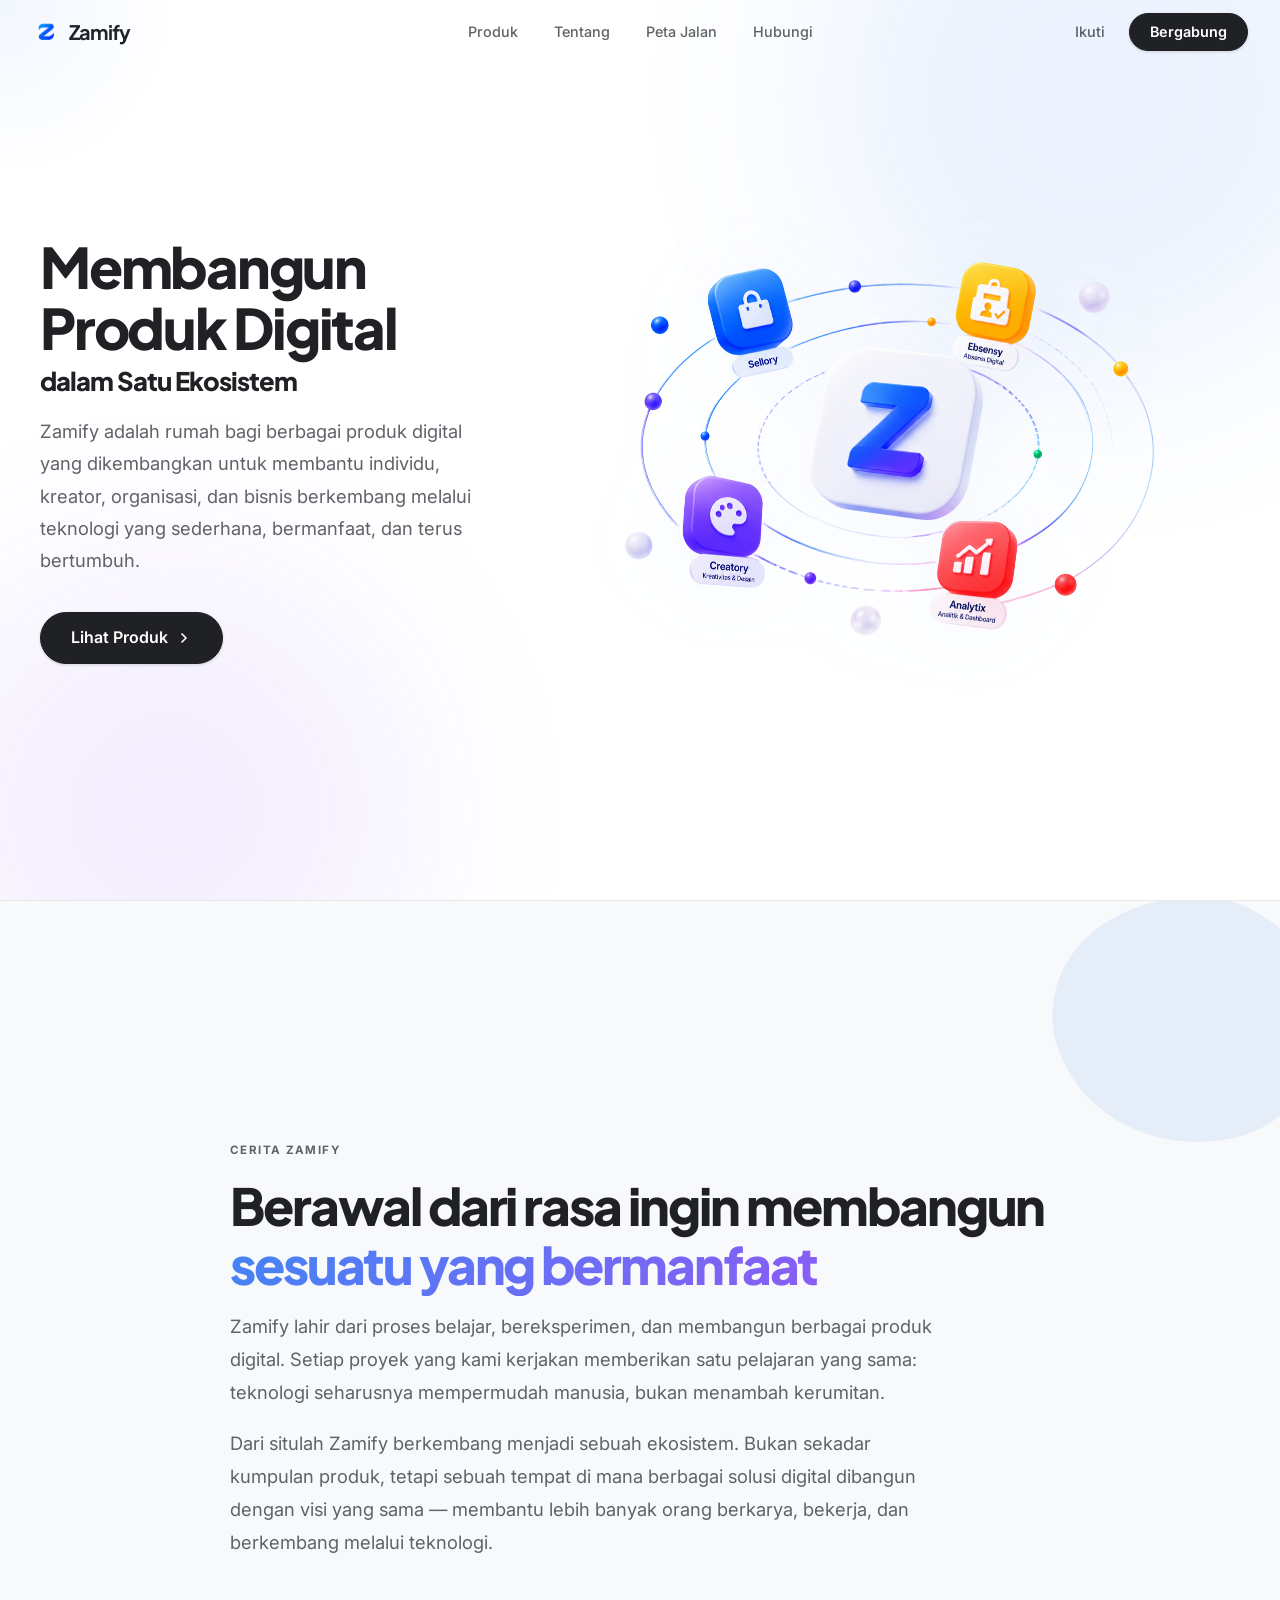
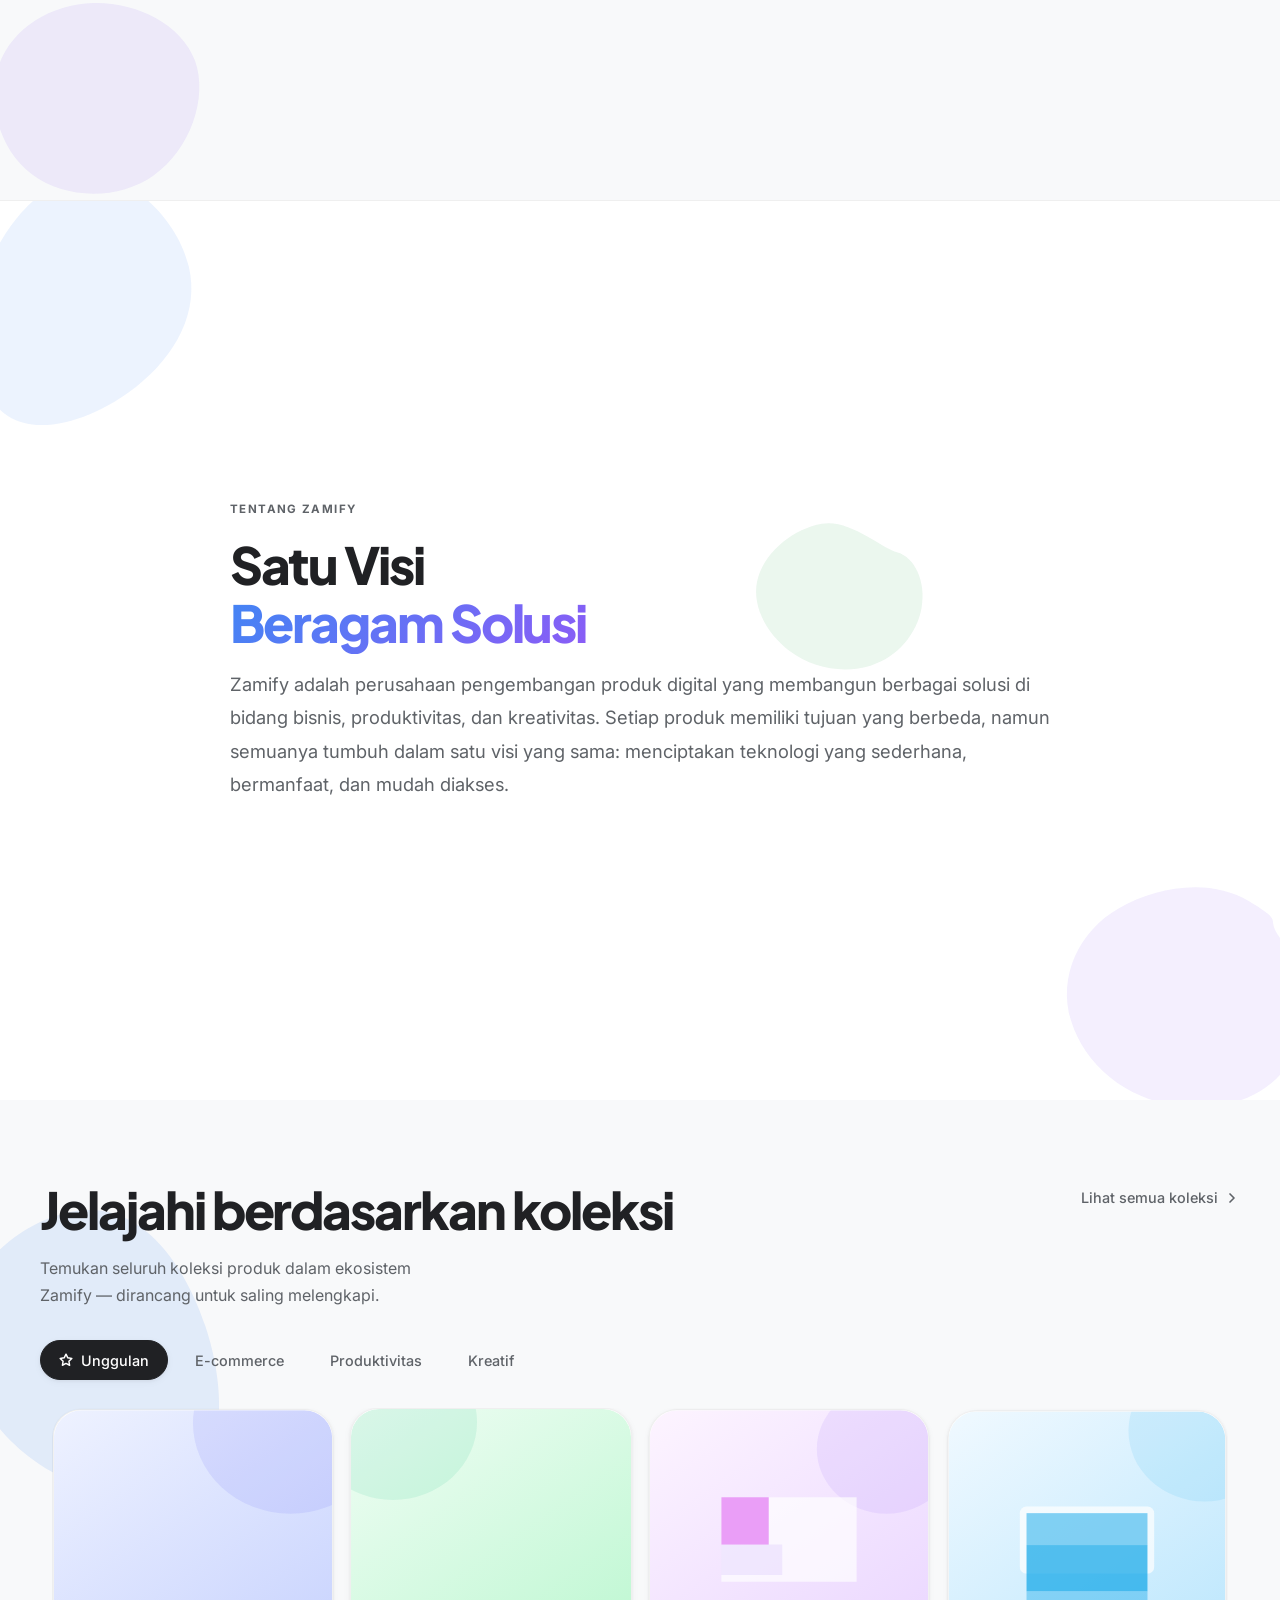
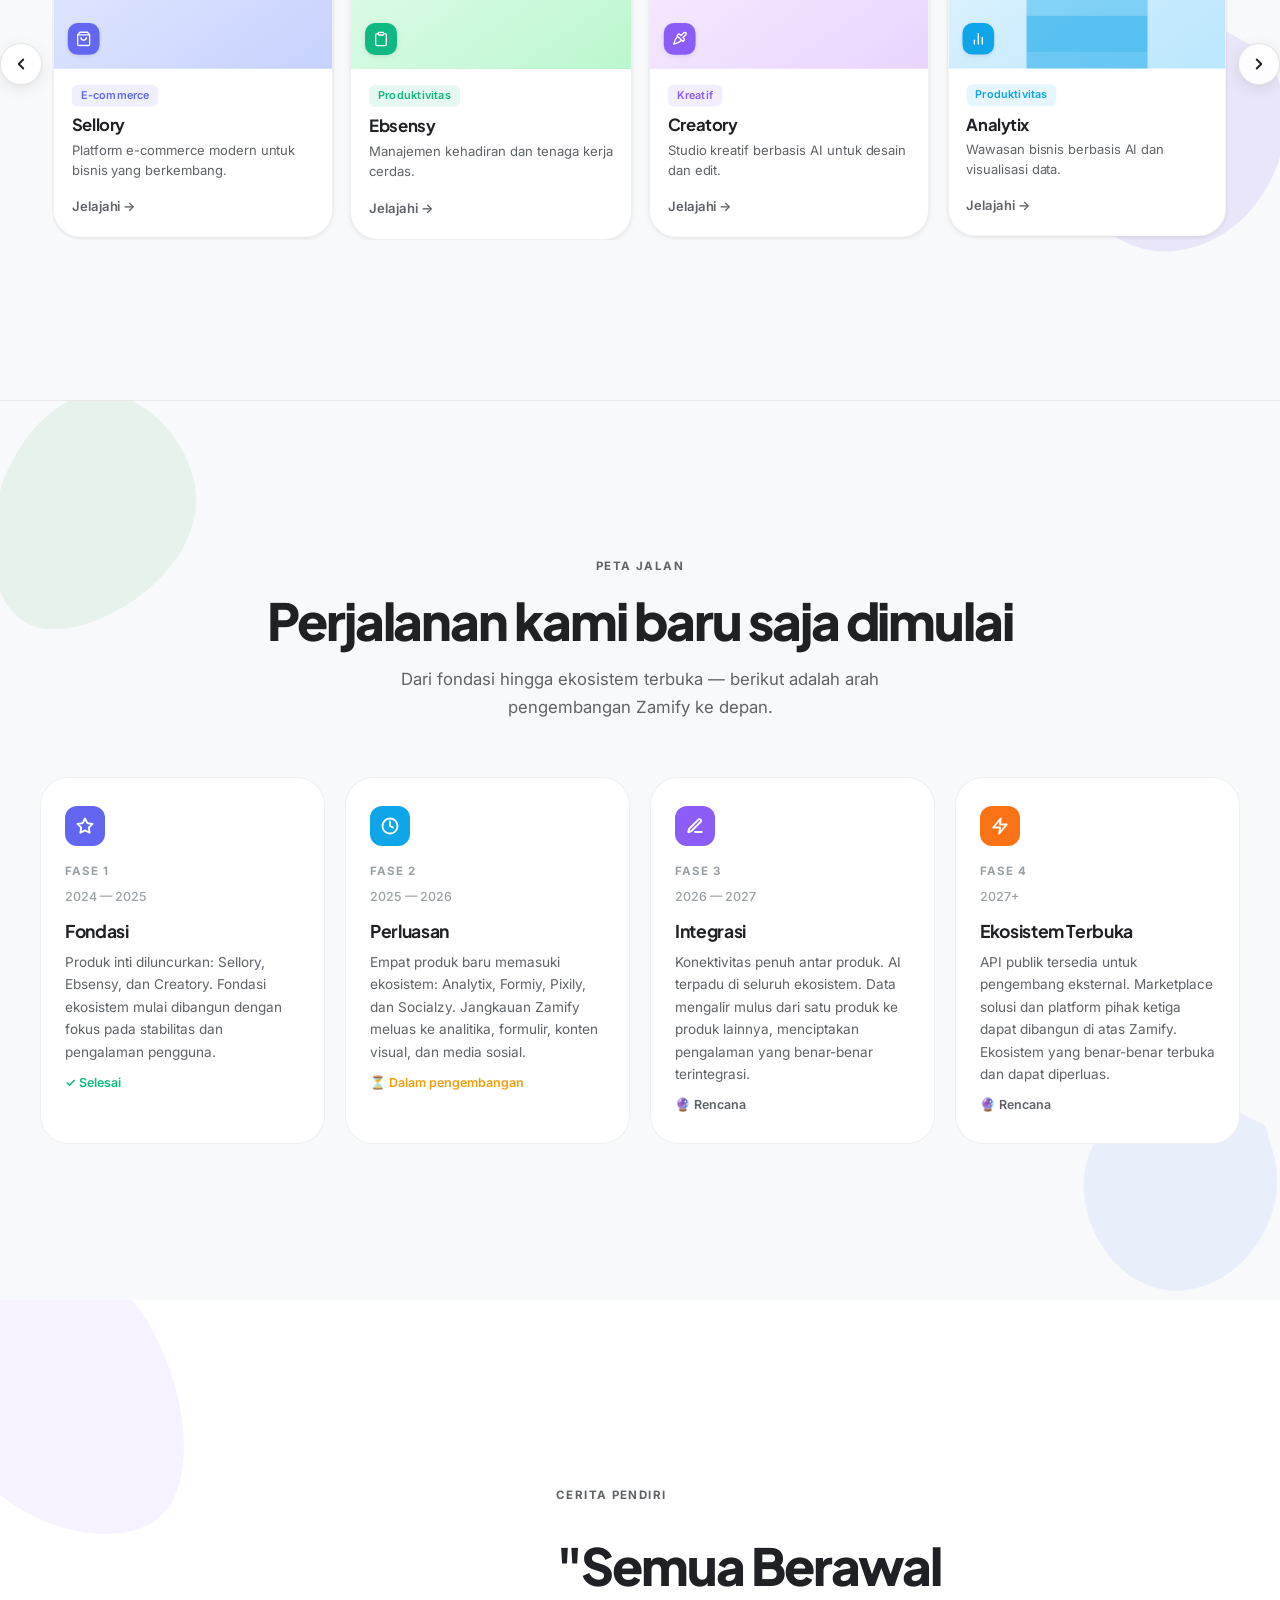
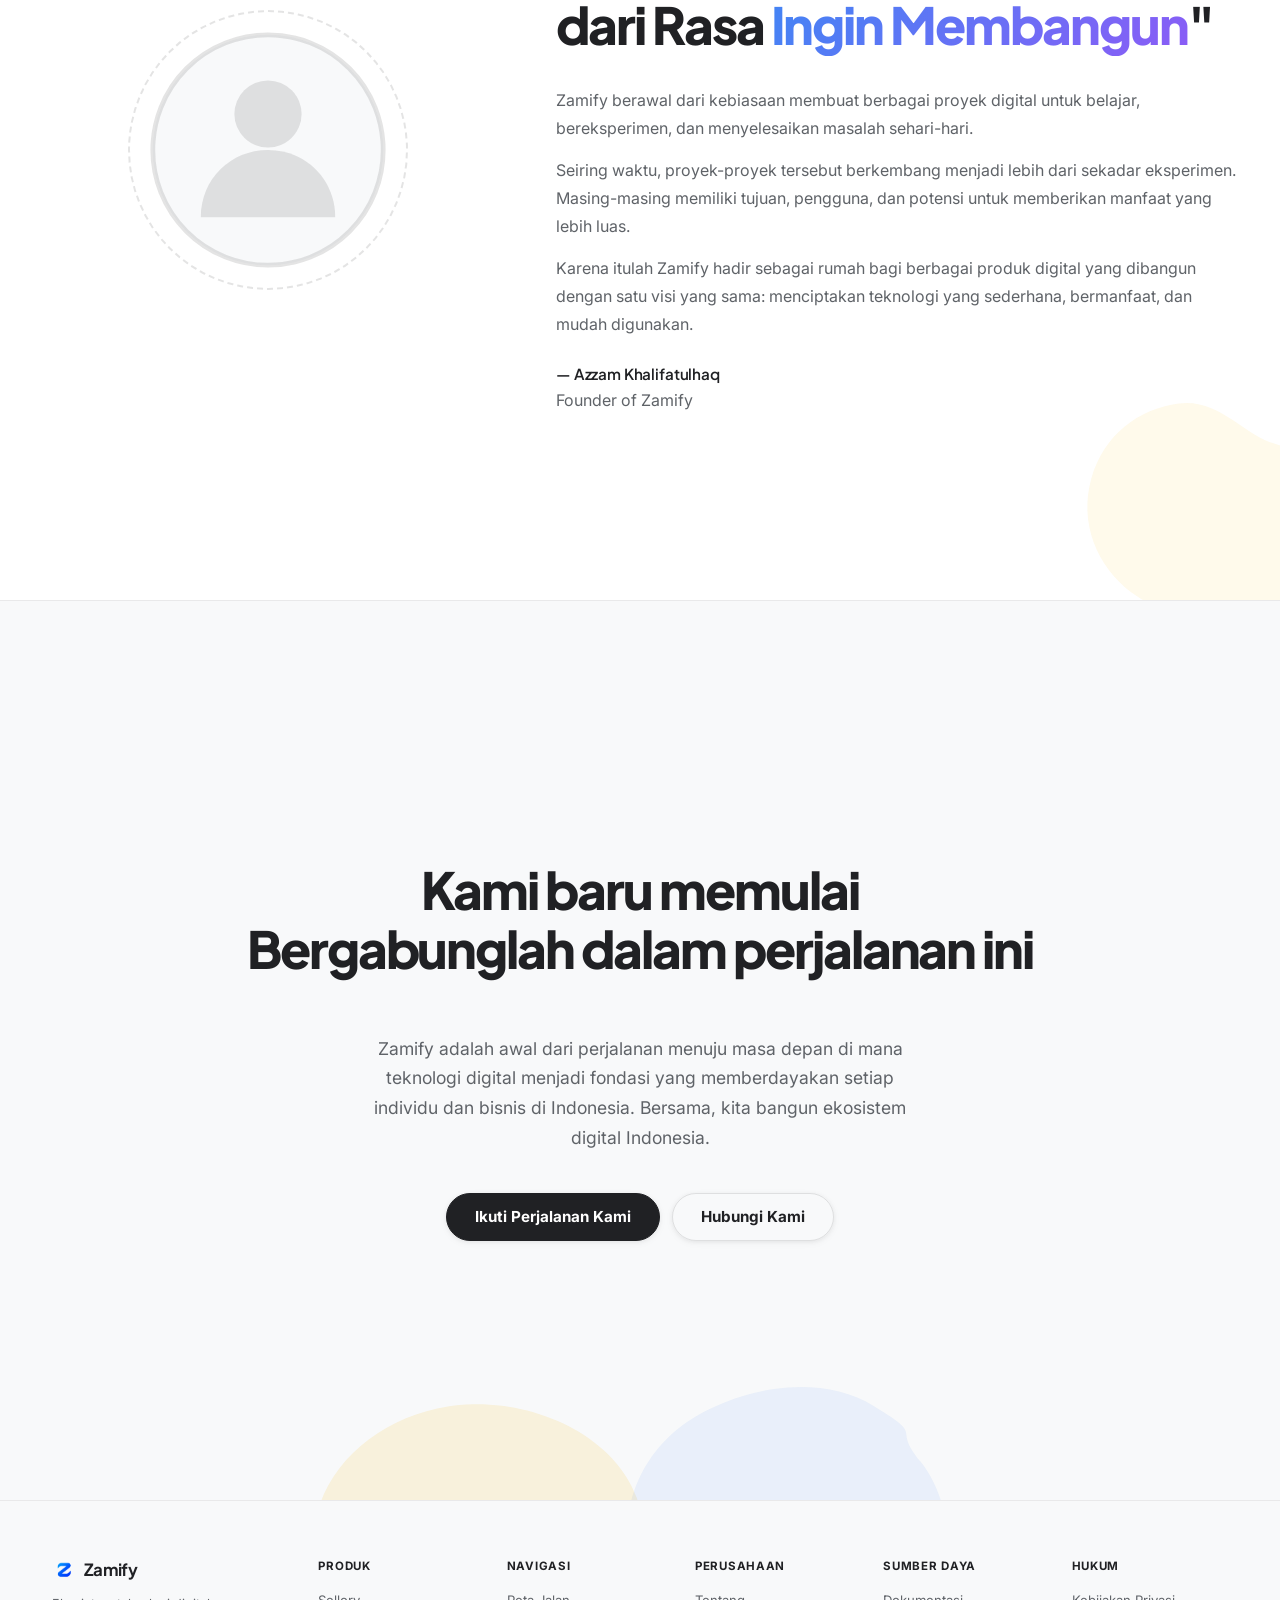
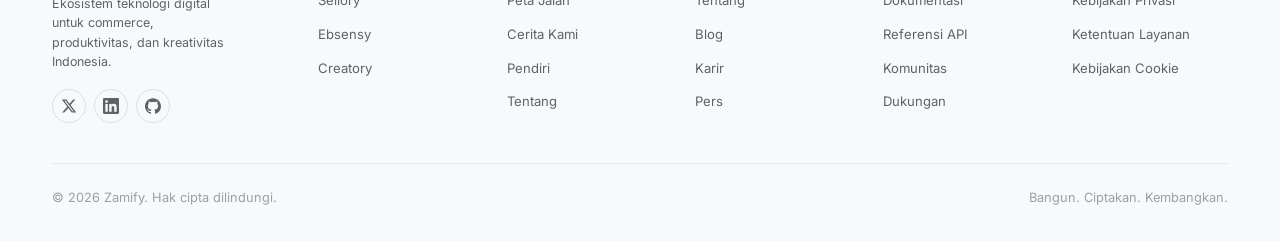
==== commit 14316af7: "sebelum-itu" ====
--- a/index.html
+++ b/index.html
@@ -606,7 +606,7 @@
     <div class="section-container labs-connect-container">
 
       <h2 id="connect-title" class="labs-headline reveal-up" style="--delay:0.1s">
-        Kami baru memulai.<br>Bergabunglah dalam perjalanan ini.
+        Kami baru memulai<br>Bergabunglah dalam perjalanan ini
       </h2>
       <p class="labs-connect-sub reveal-up" style="--delay:0.15s">
         Zamify adalah awal dari perjalanan menuju masa depan di mana teknologi digital menjadi fondasi yang memberdayakan setiap individu dan bisnis di Indonesia. Bersama, kita bangun ekosistem digital Indonesia.
